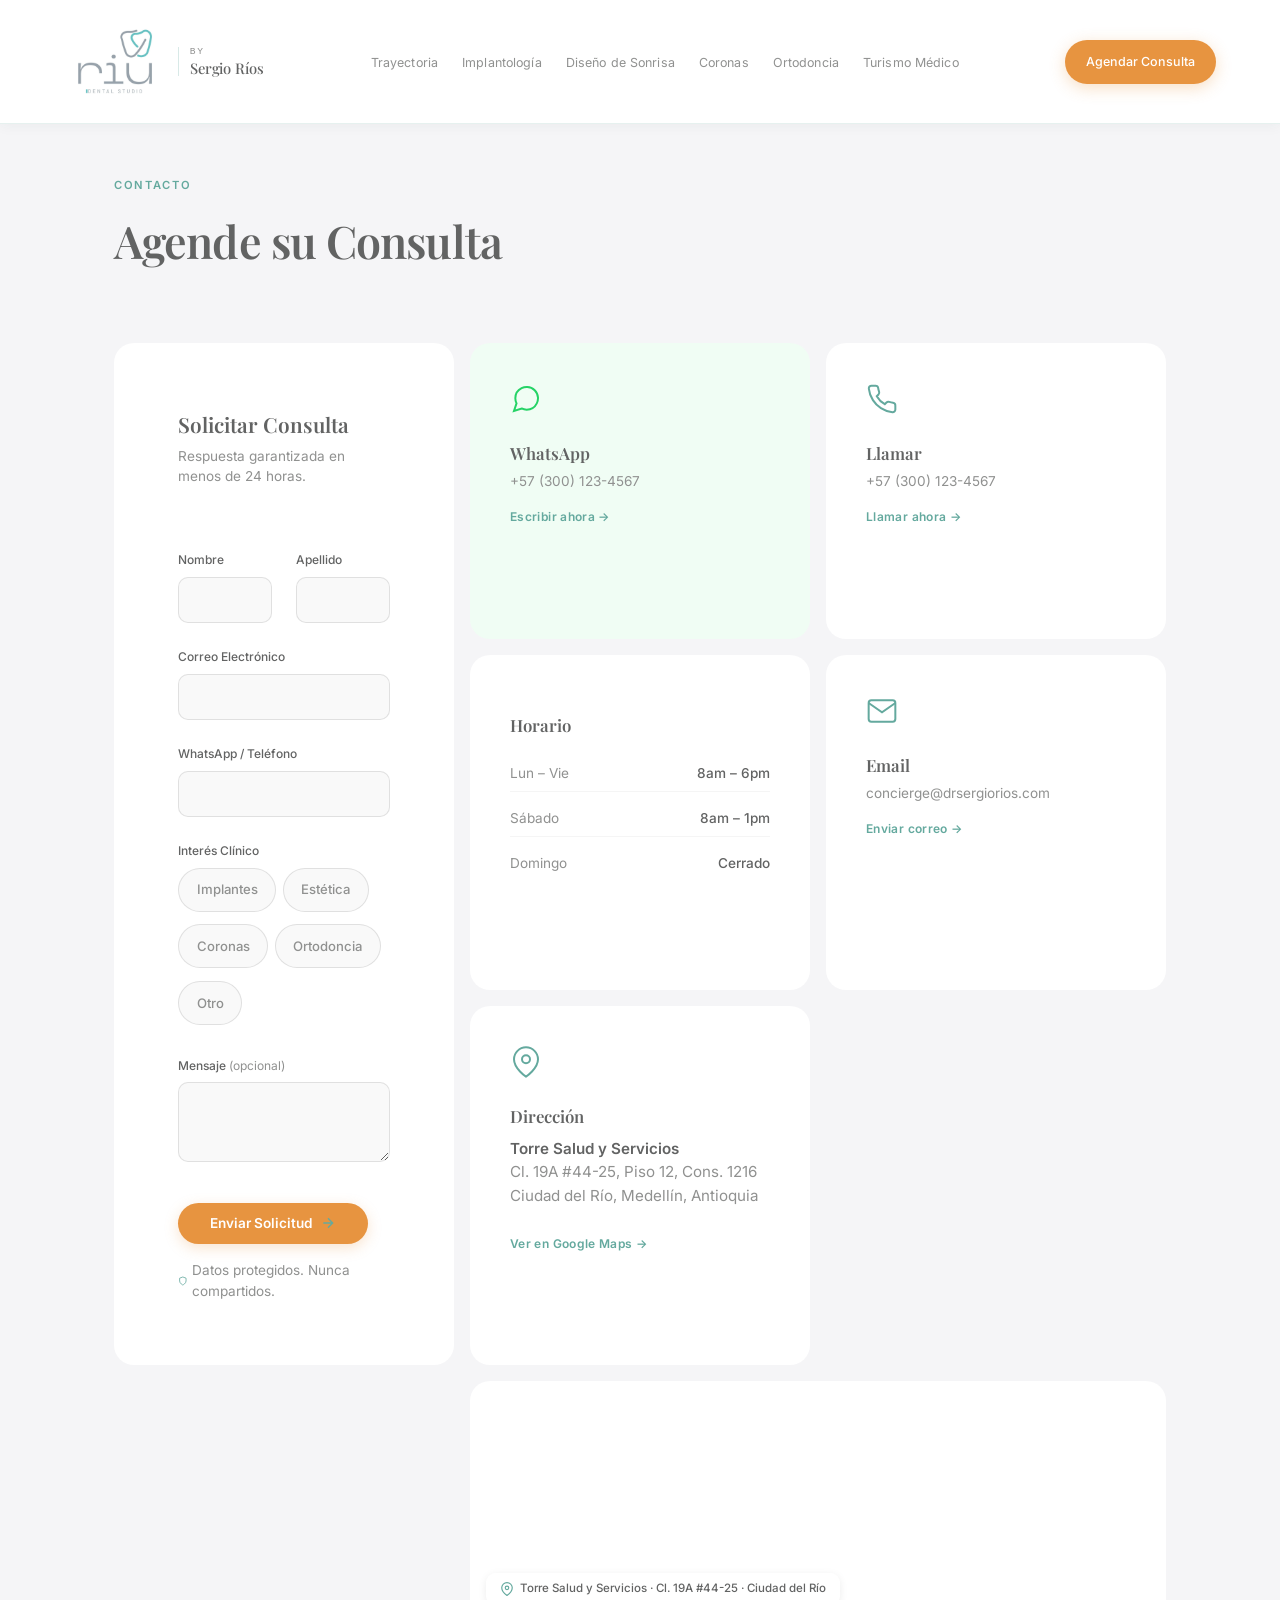
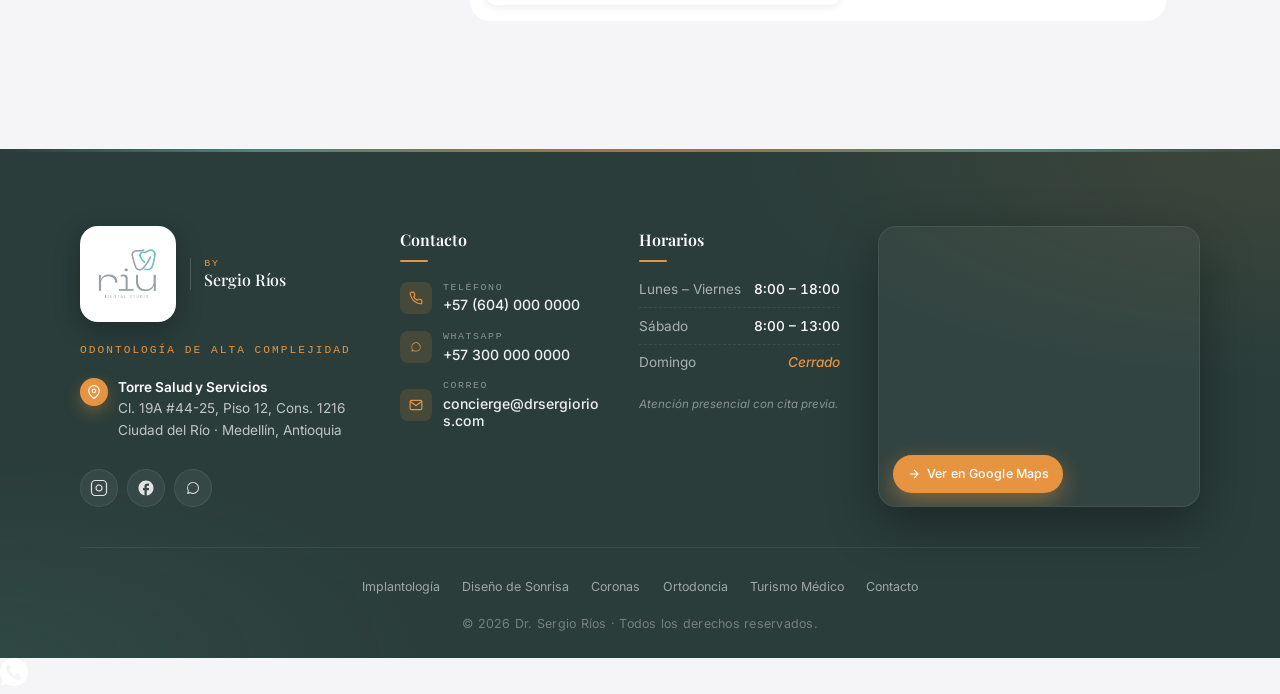
==== contacto.html @ 00b8470a "feat(copy): replace 'Rehabilitación' with 'Coronas' in all user-visible labels Patients understand '" ====
<!DOCTYPE html>
<html lang="es">
<head>
  <meta charset="UTF-8">
  <meta name="viewport" content="width=device-width, initial-scale=1.0">
  <title>Contacto | Dr. Sergio Ríos</title>
  <meta name="description" content="Agende su consulta con el Dr. Sergio Ríos en Medellín.">
  <meta name="theme-color" content="#f4faf9">
  <link rel="preconnect" href="https://fonts.googleapis.com">
  <link rel="preconnect" href="https://fonts.gstatic.com" crossorigin>
  <link href="https://fonts.googleapis.com/css2?family=Playfair+Display:ital,wght@0,400;0,500;0,600;0,700;1,400;1,500&family=Inter:wght@300;400;500;600&display=swap" rel="stylesheet">
  <link rel="stylesheet" href="css/styles.css?v=56">
</head>
<body class="body--contact">

  <a href="#main-content" class="skip-link">Saltar al contenido principal</a>

  <header>
    <nav class="nav nav--scrolled" id="nav" role="navigation" aria-label="Navegación principal">
      <div class="nav__progress" aria-hidden="true"></div>
      <div class="nav__inner">
        <a href="index.html" class="nav__logo nav__logo--riu" aria-label="Riu by Sergio Ríos — Inicio"><img class="nav__logo-mark" src="img/RIU.png" alt="Riu Dental Studio" width="54" height="54"><span class="nav__logo-by"><span class="nav__logo-by-kicker">by</span><span class="nav__logo-by-name">Sergio Ríos</span></span></a>
        <ul class="nav__links" id="navLinks">
          <li><a href="index.html#trayectoria">Trayectoria</a></li>
          <li><a href="index.html#implantologia">Implantología</a></li>
          <li><a href="index.html#diseno-sonrisa">Diseño de Sonrisa</a></li>
          <li><a href="index.html#rehabilitacion">Coronas</a></li>
          <li><a href="index.html#ortodoncia">Ortodoncia</a></li>
          <li><a href="index.html#turismo">Turismo Médico</a></li>
        </ul>
        <a href="contacto.html" class="nav__cta">Agendar Consulta</a>
        <button class="nav__hamburger" id="hamburger" aria-label="Menú" aria-expanded="false" aria-controls="mobileMenu"><span></span><span></span><span></span></button>
      </div>
    </nav>
  </header>
  <div class="mobile-menu" id="mobileMenu" role="dialog" aria-hidden="true">
    <ul class="mobile-menu__links">
      <li><a href="index.html#trayectoria">Trayectoria</a></li>
      <li><a href="index.html#implantologia">Implantología</a></li>
      <li><a href="index.html#diseno-sonrisa">Diseño de Sonrisa</a></li>
      <li><a href="index.html#rehabilitacion">Coronas</a></li>
      <li><a href="index.html#ortodoncia">Ortodoncia</a></li>
      <li><a href="index.html#turismo">Turismo Médico</a></li>
    </ul>
  </div>

  <main id="main-content" class="ct">
    <div class="ct__container">

      <!-- ══ ROW 1: Title ══ -->
      <div class="ct__header">
        <p class="ct__tag">Contacto</p>
        <h1 class="ct__title">Agende su Consulta</h1>
      </div>

      <!-- ══ ROW 2: Bento grid — Form + Cards ══ -->
      <div class="ct__bento">

        <!-- CARD: Form (large, spans 2 cols) -->
        <div class="ct__card ct__card--form">
          <h2 class="ct__card-title">Solicitar Consulta</h2>
          <p class="ct__card-sub">Respuesta garantizada en menos de 24 horas.</p>
          <form id="contactForm" novalidate>
            <div class="ct__f-row">
              <div class="ct__f-group">
                <label for="nombre">Nombre</label>
                <input type="text" id="nombre" name="nombre" required autocomplete="given-name" placeholder=" ">
                <p class="error-message" role="alert"></p>
              </div>
              <div class="ct__f-group">
                <label for="apellido">Apellido</label>
                <input type="text" id="apellido" name="apellido" required autocomplete="family-name" placeholder=" ">
                <p class="error-message" role="alert"></p>
              </div>
            </div>
            <div class="ct__f-group">
              <label for="email">Correo Electrónico</label>
              <input type="email" id="email" name="email" required autocomplete="email" placeholder=" ">
              <p class="error-message" role="alert"></p>
            </div>
            <div class="ct__f-group">
              <label for="telefono">WhatsApp / Teléfono</label>
              <input type="tel" id="telefono" name="telefono" required autocomplete="tel" placeholder=" ">
              <p class="error-message" role="alert"></p>
            </div>
            <div class="ct__f-group">
              <label>Interés Clínico</label>
              <div class="ct__chips">
                <label class="ct__chip"><input type="radio" name="servicio" value="implantes"><span>Implantes</span></label>
                <label class="ct__chip"><input type="radio" name="servicio" value="estetica"><span>Estética</span></label>
                <label class="ct__chip"><input type="radio" name="servicio" value="rehab"><span>Coronas</span></label>
                <label class="ct__chip"><input type="radio" name="servicio" value="ortodoncia"><span>Ortodoncia</span></label>
                <label class="ct__chip"><input type="radio" name="servicio" value="otro"><span>Otro</span></label>
              </div>
            </div>
            <div class="ct__f-group">
              <label for="mensaje">Mensaje <span class="ct__opt">(opcional)</span></label>
              <textarea id="mensaje" name="mensaje" rows="3" placeholder=" "></textarea>
            </div>
            <button type="submit" class="ct__submit">Enviar Solicitud<svg width="16" height="16" viewBox="0 0 24 24" fill="none" stroke="currentColor" stroke-width="2"><path d="M5 12h14M12 5l7 7-7 7"/></svg></button>
            <p class="ct__safe"><svg width="12" height="12" viewBox="0 0 24 24" fill="none" stroke="#64a99e" stroke-width="2"><path d="M12 22s8-4 8-10V5l-8-3-8 3v7c0 6 8 10 8 10z"/></svg>Datos protegidos. Nunca compartidos.</p>
          </form>
        </div>

        <!-- CARD: WhatsApp -->
        <a href="https://wa.me/573001234567" class="ct__card ct__card--wa" target="_blank" rel="noopener noreferrer">
          <svg width="32" height="32" viewBox="0 0 24 24" fill="none" stroke="currentColor" stroke-width="1.5"><path d="M21 11.5a8.38 8.38 0 0 1-.9 3.8 8.5 8.5 0 0 1-7.6 4.7 8.38 8.38 0 0 1-3.8-.9L3 21l1.9-5.7a8.38 8.38 0 0 1-.9-3.8 8.5 8.5 0 0 1 4.7-7.6 8.38 8.38 0 0 1 3.8-.9h.5a8.48 8.48 0 0 1 8 8v.5z"/></svg>
          <h3>WhatsApp</h3>
          <p>+57 (300) 123-4567</p>
          <span class="ct__card-action">Escribir ahora &rarr;</span>
        </a>

        <!-- CARD: Phone -->
        <a href="tel:+573001234567" class="ct__card ct__card--phone">
          <svg width="32" height="32" viewBox="0 0 24 24" fill="none" stroke="currentColor" stroke-width="1.5"><path d="M22 16.92v3a2 2 0 0 1-2.18 2 19.79 19.79 0 0 1-8.63-3.07 19.5 19.5 0 0 1-6-6 19.79 19.79 0 0 1-3.07-8.67A2 2 0 0 1 4.11 2h3a2 2 0 0 1 2 1.72c.127.96.362 1.9.7 2.81a2 2 0 0 1-.45 2.11L8.09 9.91a16 16 0 0 0 6 6l1.27-1.27a2 2 0 0 1 2.11-.45c.91.338 1.85.573 2.81.7A2 2 0 0 1 22 16.92z"/></svg>
          <h3>Llamar</h3>
          <p>+57 (300) 123-4567</p>
          <span class="ct__card-action">Llamar ahora &rarr;</span>
        </a>

        <!-- CARD: Hours -->
        <div class="ct__card ct__card--hours">
          <h3>Horario</h3>
          <div class="ct__hours">
            <div><span>Lun – Vie</span><strong>8am – 6pm</strong></div>
            <div><span>Sábado</span><strong>8am – 1pm</strong></div>
            <div><span>Domingo</span><strong>Cerrado</strong></div>
          </div>
        </div>

        <!-- CARD: Email -->
        <a href="mailto:concierge@drsergiorios.com" class="ct__card ct__card--email">
          <svg width="32" height="32" viewBox="0 0 24 24" fill="none" stroke="currentColor" stroke-width="1.5"><path d="M4 4h16c1.1 0 2 .9 2 2v12c0 1.1-.9 2-2 2H4c-1.1 0-2-.9-2-2V6c0-1.1.9-2 2-2z"/><polyline points="22,6 12,13 2,6"/></svg>
          <h3>Email</h3>
          <p>concierge@drsergiorios.com</p>
          <span class="ct__card-action">Enviar correo &rarr;</span>
        </a>

        <!-- CARD: Address -->
        <a href="https://www.google.com/maps/search/?api=1&query=Salud%20y%20Servicios%20Cl.%2019a%20%2344-25%20El%20Poblado%20Medellin" target="_blank" rel="noopener noreferrer" class="ct__card ct__card--address">
          <svg width="32" height="32" viewBox="0 0 24 24" fill="none" stroke="currentColor" stroke-width="1.5"><path d="M21 10c0 7-9 13-9 13s-9-6-9-13a9 9 0 0118 0z"/><circle cx="12" cy="10" r="3"/></svg>
          <h3>Dirección</h3>
          <address>
            <strong>Torre Salud y Servicios</strong><br>
            Cl. 19A #44-25, Piso 12, Cons. 1216<br>
            Ciudad del Río, Medellín, Antioquia
          </address>
          <span class="ct__card-action">Ver en Google Maps &rarr;</span>
        </a>

        <!-- CARD: Map (large, spans 2 cols) -->
        <div class="ct__card ct__card--map">
          <iframe src="https://maps.google.com/maps?q=Torre%20Salud%20y%20Servicios%20Cl.%2019A%20%2344-25%20Ciudad%20del%20R%C3%ADo%20Medell%C3%ADn&t=&z=17&ie=UTF8&iwloc=&output=embed" width="100%" height="100%" style="border:0;" allowfullscreen="" loading="lazy" referrerpolicy="no-referrer-when-downgrade" title="Ubicación de Torre Salud y Servicios — consultorio Dr. Sergio Ríos"></iframe>
          <div class="ct__map-label">
            <svg width="14" height="14" viewBox="0 0 24 24" fill="none" stroke="currentColor" stroke-width="2"><path d="M21 10c0 7-9 13-9 13s-9-6-9-13a9 9 0 0 1 18 0z"/><circle cx="12" cy="10" r="3"/></svg>
            Torre Salud y Servicios · Cl. 19A #44-25 · Ciudad del Río
          </div>
        </div>

      </div>
    </div>
  </main>

  <footer class="footer footer--v2" role="contentinfo">
    <div class="container">
      <div class="footer__grid">
        <div class="footer__brand">
          <a href="index.html" class="footer__brand-logo" aria-label="Riu by Sergio Ríos">
            <img src="img/RIU.png" alt="Riu Dental Studio" width="68" height="68">
            <span class="footer__brand-by"><span>by</span> <strong>Sergio Ríos</strong></span>
          </a>
          <p class="footer__tagline">Odontología de Alta Complejidad</p>
          <address class="footer__location">
            <span class="footer__addr-pin" aria-hidden="true">
              <svg width="14" height="14" viewBox="0 0 24 24" fill="none" stroke="currentColor" stroke-width="2"><path d="M21 10c0 7-9 13-9 13s-9-6-9-13a9 9 0 0118 0z"/><circle cx="12" cy="10" r="3"/></svg>
            </span>
            <span><strong>Torre Salud y Servicios</strong><br>Cl. 19A #44-25, Piso 12, Cons. 1216<br>Ciudad del Río · Medellín, Antioquia</span>
          </address>
          <div class="footer__social" aria-label="Redes sociales">
            <a href="https://www.instagram.com/sergirios/" target="_blank" rel="noopener noreferrer" aria-label="Instagram"><svg width="18" height="18" viewBox="0 0 24 24" fill="none" stroke="currentColor" stroke-width="1.6" aria-hidden="true"><rect x="2" y="2" width="20" height="20" rx="5" ry="5"/><path d="M16 11.37A4 4 0 1 1 12.63 8 4 4 0 0 1 16 11.37z"/><line x1="17.5" y1="6.5" x2="17.51" y2="6.5"/></svg></a>
            <a href="https://www.facebook.com/" target="_blank" rel="noopener noreferrer" aria-label="Facebook"><svg width="18" height="18" viewBox="0 0 24 24" fill="currentColor" aria-hidden="true"><path d="M22 12c0-5.52-4.48-10-10-10S2 6.48 2 12c0 4.84 3.44 8.87 8 9.8V15H8v-3h2V9.5C10 7.57 11.57 6 13.5 6H16v3h-2c-.55 0-1 .45-1 1v2h3v3h-3v6.95c5.05-.5 9-4.76 9-9.95z"/></svg></a>
            <a href="https://wa.me/573000000000" target="_blank" rel="noopener noreferrer" aria-label="WhatsApp"><svg width="18" height="18" viewBox="0 0 24 24" fill="currentColor" aria-hidden="true"><path d="M17.6 6.32A7.85 7.85 0 0 0 12.05 4a7.94 7.94 0 0 0-6.88 11.92L4 20l4.18-1.1a7.94 7.94 0 0 0 3.86 1h.01a7.94 7.94 0 0 0 7.94-7.93 7.86 7.86 0 0 0-2.39-5.65zm-5.55 12.2h-.01a6.6 6.6 0 0 1-3.36-.92l-.24-.14-2.48.65.66-2.42-.16-.25a6.59 6.59 0 0 1 10.24-8.16 6.55 6.55 0 0 1 1.93 4.66 6.6 6.6 0 0 1-6.58 6.58z"/></svg></a>
          </div>
        </div>

        <div class="footer__col">
          <h4>Contacto</h4>
          <ul class="footer__contact-list">
            <li><a href="tel:+576040000000"><span class="footer__ico"><svg width="14" height="14" viewBox="0 0 24 24" fill="none" stroke="currentColor" stroke-width="2"><path d="M22 16.92v3a2 2 0 0 1-2.18 2 19.79 19.79 0 0 1-8.63-3.07 19.5 19.5 0 0 1-6-6 19.79 19.79 0 0 1-3.07-8.67A2 2 0 0 1 4.11 2h3a2 2 0 0 1 2 1.72c.13.96.36 1.9.7 2.81a2 2 0 0 1-.45 2.11L8.09 9.91a16 16 0 0 0 6 6l1.27-1.27a2 2 0 0 1 2.11-.45c.91.34 1.85.57 2.81.7A2 2 0 0 1 22 16.92z"/></svg></span><span class="footer__contact-text"><span class="footer__contact-kicker">Teléfono</span><strong>+57 (604) 000 0000</strong></span></a></li>
            <li><a href="https://wa.me/573000000000" target="_blank" rel="noopener noreferrer"><span class="footer__ico"><svg width="14" height="14" viewBox="0 0 24 24" fill="currentColor"><path d="M17.6 6.32A7.85 7.85 0 0 0 12.05 4a7.94 7.94 0 0 0-6.88 11.92L4 20l4.18-1.1a7.94 7.94 0 0 0 3.86 1h.01a7.94 7.94 0 0 0 7.94-7.93 7.86 7.86 0 0 0-2.39-5.65zm-5.55 12.2h-.01a6.6 6.6 0 0 1-3.36-.92l-.24-.14-2.48.65.66-2.42-.16-.25a6.59 6.59 0 0 1 10.24-8.16 6.55 6.55 0 0 1 1.93 4.66 6.6 6.6 0 0 1-6.58 6.58z"/></svg></span><span class="footer__contact-text"><span class="footer__contact-kicker">WhatsApp</span><strong>+57 300 000 0000</strong></span></a></li>
            <li><a href="mailto:concierge@drsergiorios.com"><span class="footer__ico"><svg width="14" height="14" viewBox="0 0 24 24" fill="none" stroke="currentColor" stroke-width="2"><path d="M4 4h16c1.1 0 2 .9 2 2v12c0 1.1-.9 2-2 2H4c-1.1 0-2-.9-2-2V6c0-1.1.9-2 2-2z"/><polyline points="22,6 12,13 2,6"/></svg></span><span class="footer__contact-text"><span class="footer__contact-kicker">Correo</span><strong>concierge@drsergiorios.com</strong></span></a></li>
          </ul>
        </div>

        <div class="footer__col">
          <h4>Horarios</h4>
          <ul class="footer__hours">
            <li><span>Lunes – Viernes</span><strong>8:00 – 18:00</strong></li>
            <li><span>Sábado</span><strong>8:00 – 13:00</strong></li>
            <li><span>Domingo</span><strong class="footer__hours-closed">Cerrado</strong></li>
          </ul>
          <p class="footer__hours-note">Atención presencial con cita previa.</p>
        </div>

        <a class="footer__map" href="https://www.google.com/maps/search/?api=1&query=Salud%20y%20Servicios%20Cl.%2019a%20%2344-25%20El%20Poblado%20Medellin" target="_blank" rel="noopener noreferrer" aria-label="Abrir ubicación en Google Maps">
          <iframe src="https://maps.google.com/maps?q=Torre%20Salud%20y%20Servicios%20Cl.%2019A%20%2344-25%20Ciudad%20del%20R%C3%ADo%20Medell%C3%ADn&t=&z=16&ie=UTF8&iwloc=&output=embed" width="100%" height="100%" style="border:0;" allowfullscreen="" loading="lazy" referrerpolicy="no-referrer-when-downgrade" title="Ubicación del consultorio"></iframe>
          <span class="footer__map-cta"><svg width="14" height="14" viewBox="0 0 24 24" fill="none" stroke="currentColor" stroke-width="2"><path d="M5 12h14M12 5l7 7-7 7"/></svg> Ver en Google Maps</span>
        </a>
      </div>

      <div class="footer__bottom">
        <ul class="footer__bottom-links">
          <li><a href="index.html#implantologia">Implantología</a></li>
          <li><a href="index.html#diseno-sonrisa">Diseño de Sonrisa</a></li>
          <li><a href="index.html#rehabilitacion">Coronas</a></li>
          <li><a href="index.html#ortodoncia">Ortodoncia</a></li>
          <li><a href="index.html#turismo">Turismo Médico</a></li>
          <li><a href="contacto.html">Contacto</a></li>
        </ul>
        <p class="footer__copyright">&copy; 2026 Dr. Sergio Ríos · Todos los derechos reservados.</p>
      </div>
    </div>
  </footer>

  <!-- WhatsApp Floating Button -->
  <a href="https://wa.me/573001234567" class="wa-float" target="_blank" rel="noopener noreferrer" aria-label="Contactar por WhatsApp">
    <svg viewBox="0 0 32 32" width="28" height="28" fill="#fff"><path d="M16.004 0h-.008C7.174 0 0 7.176 0 16.004c0 3.5 1.128 6.744 3.046 9.378L1.054 31.29l6.118-1.958a15.907 15.907 0 008.832 2.672C24.826 32.004 32 24.828 32 16.004 32 7.176 24.826 0 16.004 0zm9.302 22.602c-.388 1.092-1.938 1.998-3.168 2.262-.838.18-1.932.322-5.618-1.208-4.712-1.956-7.746-6.74-7.982-7.054-.226-.314-1.886-2.512-1.886-4.79 0-2.278 1.194-3.398 1.618-3.862.388-.424.912-.614 1.218-.614.148 0 .282.008.402.014.424.018.636.042.916.71.348.834 1.198 2.914 1.302 3.126.106.212.212.496.076.79-.126.302-.236.436-.448.682-.212.246-.414.436-.626.7-.196.232-.414.48-.178.904.236.416 1.052 1.736 2.26 2.812 1.554 1.384 2.864 1.814 3.27 2.014.406.2.644.168.88-.1.246-.278 1.052-1.222 1.332-1.642.272-.42.552-.348.926-.21.38.138 2.404 1.134 2.816 1.34.412.21.686.314.786.486.098.172.098.998-.29 2.09z"/></svg>
  </a>

  <script src="js/main.js"></script>
</body>
</html>
---- css/styles.css ----
/* ═══════════════════════════════════════════════════════════ */
/* DESIGN SYSTEM — Dr. Sergio Ríos                            */
/* Style: Soft UI Evolution (WCAG AA+)                        */
/* Typography: Playfair Display + Inter                       */
/* Generated with UI/UX Pro Max design intelligence           */
/* ═══════════════════════════════════════════════════════════ */

/* ─── Design Tokens ──────────────────────────────────────── */
:root {
  /* Color palette (user-specified) */
  --bg:            #e0f0ee;
  --bg-white:      #ffffff;
  --bg-soft:       #f4faf9;
  --bg-dark:       #2a3d3a;
  --title:         #626363;
  --accent:        #64a99e;
  --accent-soft:   rgba(100, 169, 158, 0.10);
  --accent-medium: rgba(100, 169, 158, 0.18);
  --secondary:     #909190;
  --cta:           #e79440;
  --cta-hover:     #d4832f;
  --cta-soft:      rgba(231, 148, 64, 0.12);
  --text:          #4a4a4a;
  --text-light:    #7a7a7a;
  --border:        rgba(100, 169, 158, 0.12);
  --border-strong: rgba(100, 169, 158, 0.25);

  /* Typography */
  --font-display: 'Playfair Display', Georgia, 'Times New Roman', serif;
  --font-body:    'Inter', -apple-system, BlinkMacSystemFont, 'Segoe UI', sans-serif;

  /* Spacing scale */
  --space-2xs: 0.25rem;
  --space-xs:  0.5rem;
  --space-sm:  1rem;
  --space-md:  1.5rem;
  --space-lg:  2.5rem;
  --space-xl:  4rem;
  --space-2xl: 6rem;
  --space-3xl: 8rem;

  /* Radii — Soft UI Evolution: 8-12px base */
  --radius-sm:  8px;
  --radius-md:  12px;
  --radius-lg:  18px;
  --radius-xl:  24px;
  --radius-2xl: 32px;
  --radius-full: 9999px;

  /* Shadows — Soft multi-layer (Soft UI Evolution) */
  --shadow-sm:   0 1px 3px rgba(42, 61, 58, 0.04), 0 1px 2px rgba(42, 61, 58, 0.06);
  --shadow-md:   0 4px 12px rgba(42, 61, 58, 0.05), 0 2px 4px rgba(42, 61, 58, 0.04);
  --shadow-lg:   0 10px 30px rgba(42, 61, 58, 0.07), 0 4px 8px rgba(42, 61, 58, 0.04);
  --shadow-xl:   0 20px 50px rgba(42, 61, 58, 0.08), 0 8px 16px rgba(42, 61, 58, 0.04);
  --shadow-cta:  0 4px 16px rgba(231, 148, 64, 0.30);
  --shadow-cta-hover: 0 8px 28px rgba(231, 148, 64, 0.40);

  /* Transitions — 200-300ms (Soft UI Evolution) */
  --ease:       cubic-bezier(0.4, 0, 0.2, 1);
  --transition: 250ms var(--ease);
  --transition-slow: 600ms var(--ease);

  /* Z-index scale (10, 20, 30, 50) */
  --z-base:    1;
  --z-sticky:  10;
  --z-overlay: 30;
  --z-modal:   50;
}

/* ─── Reduced Motion ─────────────────────────────────────── */
@media (prefers-reduced-motion: reduce) {
  *,
  *::before,
  *::after {
    animation-duration: 0.01ms !important;
    animation-iteration-count: 1 !important;
    transition-duration: 0.01ms !important;
    scroll-behavior: auto !important;
  }

  .reveal {
    opacity: 1 !important;
    transform: none !important;
  }
}

/* ─── Reset & Base ───────────────────────────────────────── */
*,
*::before,
*::after {
  margin: 0;
  padding: 0;
  box-sizing: border-box;
}

html {
  scroll-behavior: smooth;
  scroll-padding-top: 100px;
  font-size: 16px;
}

/* ─── Lenis smooth scroll integration ─────────────────────── */
html.lenis,
html.lenis body {
  height: auto;
}

html.lenis-smooth {
  scroll-behavior: auto !important;
}

html.lenis-smooth [data-lenis-prevent] {
  overscroll-behavior: contain;
}

.lenis.lenis-stopped {
  overflow: hidden;
}

body {
  font-family: var(--font-body);
  font-size: 1rem;
  line-height: 1.7;
  color: var(--text);
  background-color: var(--bg);
  -webkit-font-smoothing: antialiased;
  -moz-osx-font-smoothing: grayscale;
  overflow-x: hidden;
}

img {
  max-width: 100%;
  height: auto;
  display: block;
}

a {
  text-decoration: none;
  color: inherit;
  transition: color var(--transition);
}

ul { list-style: none; }

/* ─── Skip Link (Accessibility) ──────────────────────────── */
.skip-link {
  position: absolute;
  top: -100%;
  left: var(--space-sm);
  padding: 0.8rem 1.5rem;
  background: var(--accent);
  color: #fff;
  border-radius: var(--radius-sm);
  font-weight: 500;
  font-size: 0.875rem;
  z-index: 100;
  transition: top var(--transition);
}

.skip-link:focus {
  top: var(--space-sm);
  outline: 3px solid var(--cta);
  outline-offset: 2px;
}

/* ─── Focus States (Accessibility — visible 3-4px rings) ── */
*:focus-visible {
  outline: 3px solid var(--accent);
  outline-offset: 3px;
  border-radius: 4px;
}

/* ─── Container ──────────────────────────────────────────── */
.container {
  max-width: 1200px;
  margin: 0 auto;
  padding: 0 var(--space-md);
}

@media (min-width: 1024px) {
  .container { padding: 0 var(--space-lg); }
}

/* ═══════════════════════════════════════════════════════════ */
/* TYPOGRAPHY SYSTEM                                          */
/* Playfair Display (headings) + Inter (body)                 */
/* ═══════════════════════════════════════════════════════════ */
.section-tag {
  font-family: var(--font-body);
  font-size: 0.75rem;
  font-weight: 600;
  letter-spacing: 0.15em;
  text-transform: uppercase;
  color: var(--accent);
  margin-bottom: var(--space-sm);
}

.section-tag--light { color: rgba(224, 240, 238, 0.8); }

.section-title {
  font-family: var(--font-display);
  font-size: clamp(2rem, 4vw, 3.2rem);
  font-weight: 600;
  color: var(--title);
  line-height: 1.15;
  margin-bottom: var(--space-md);
  letter-spacing: -0.01em;
}

.section-title em {
  font-style: italic;
  color: var(--accent);
}

.section-subtitle {
  font-size: 1.05rem;
  color: var(--secondary);
  max-width: 520px;
  line-height: 1.7;
}

.section-header {
  text-align: center;
  margin-bottom: var(--space-xl);
}

.section-header .section-subtitle { margin: 0 auto; }

/* ═══════════════════════════════════════════════════════════ */
/* BUTTONS — 44px min touch target, cursor-pointer, smooth    */
/* ═══════════════════════════════════════════════════════════ */
.btn {
  display: inline-flex;
  align-items: center;
  justify-content: center;
  gap: 0.5rem;
  min-height: 44px;
  padding: 0.75rem 1.8rem;
  border-radius: var(--radius-full);
  font-family: var(--font-body);
  font-size: 0.875rem;
  font-weight: 500;
  letter-spacing: 0.02em;
  transition: all var(--transition);
  cursor: pointer;
  border: none;
  white-space: nowrap;
  position: relative;
}

.btn--lg {
  padding: 0.9rem 2.2rem;
  font-size: 0.95rem;
}

.btn--primary {
  background: var(--cta);
  color: #fff;
  box-shadow: var(--shadow-cta);
}

.btn--primary:hover {
  background: var(--cta-hover);
  box-shadow: var(--shadow-cta-hover);
  transform: translateY(-2px);
}

.btn--primary:active {
  transform: translateY(0);
}

.btn--ghost {
  background: transparent;
  color: var(--title);
  border: 1.5px solid var(--border-strong);
}

.btn--ghost:hover {
  background: var(--accent);
  color: #fff;
  border-color: var(--accent);
}

.btn--secondary {
  background: rgba(231, 148, 64, 0.10);
  color: var(--cta);
  border: 1.5px solid var(--cta);
}

.btn--secondary:hover {
  background: var(--cta);
  color: #fff;
  border-color: var(--cta);
  box-shadow: var(--shadow-cta);
  transform: translateY(-2px);
}

.btn--secondary:active {
  transform: translateY(0);
}

.btn--light {
  background: rgba(255, 255, 255, 0.12);
  color: #fff;
  border: 1.5px solid rgba(255, 255, 255, 0.3);
  backdrop-filter: blur(8px);
}

.btn--light:hover {
  background: #fff;
  color: var(--bg-dark);
  border-color: #fff;
}

/* ═══════════════════════════════════════════════════════════ */
/* FLOATING NAVIGATION                                        */
/* top-4 left-4 right-4 spacing (UI Pro Max guideline)        */
/* ═══════════════════════════════════════════════════════════ */
.nav {
  position: fixed;
  top: 0;
  left: 0;
  right: 0;
  z-index: var(--z-sticky);
  padding: 0.6rem 0;
  border-radius: 0;
  transition: box-shadow var(--transition);
  background: #ffffff;
  border: none;
  border-bottom: 1px solid rgba(100, 169, 158, 0.16);
  box-shadow: 0 2px 12px rgba(42, 61, 58, 0.05);
}

.nav--scrolled {
  background: #ffffff;
  box-shadow: 0 4px 18px rgba(42, 61, 58, 0.08);
}

.nav__inner {
  max-width: 1200px;
  margin: 0 auto;
  padding: 0 var(--space-md);
  display: flex;
  align-items: center;
  justify-content: space-between;
  gap: var(--space-sm);
}

.nav__logo {
  display: flex;
  flex-direction: column;
  flex-shrink: 0;
}

.nav__logo-name {
  font-family: var(--font-display);
  font-size: 1.2rem;
  font-weight: 600;
  color: var(--title);
  line-height: 1.1;
}

.nav__logo-tag {
  font-size: 0.6rem;
  letter-spacing: 0.08em;
  color: var(--secondary);
  text-transform: uppercase;
}

/* ── Riu wordmark logo composition ───────────────── */
.nav__logo--riu {
  flex-direction: row;
  align-items: center;
  gap: 0.65rem;
  text-decoration: none;
}

.nav__logo--riu .nav__logo-mark {
  height: 104px;
  width: 104px;
  display: block;
  object-fit: contain;
  transition: transform 0.3s var(--ease);
}

.nav__logo--riu:hover .nav__logo-mark {
  transform: translateY(-1px);
}

.nav__logo-by {
  display: inline-flex;
  flex-direction: column;
  line-height: 1.1;
  border-left: 1px solid var(--border-strong, rgba(100, 169, 158, 0.25));
  padding-left: 0.65rem;
}

.nav__logo-by-kicker {
  font-family: var(--vo-mono, ui-monospace, monospace);
  font-size: 0.6rem;
  letter-spacing: 0.18em;
  text-transform: uppercase;
  color: var(--secondary, #909190);
  margin-bottom: 0.1rem;
}

.nav__logo-by-name {
  font-family: var(--font-display);
  font-size: 0.92rem;
  font-weight: 500;
  color: var(--title, #2a3d3a);
  letter-spacing: -0.005em;
}

@media (max-width: 768px) {
  .nav__logo--riu .nav__logo-mark { height: 76px; width: 76px; }
  .nav__logo-by { padding-left: 0.5rem; }
  .nav__logo-by-kicker { font-size: 0.55rem; }
  .nav__logo-by-name { font-size: 0.85rem; }
}

@media (max-width: 480px) {
  .nav__logo-by-kicker { display: none; }
  .nav__logo-by-name { font-size: 0.78rem; }
}

.nav__links {
  display: flex;
  align-items: center;
  gap: var(--space-md);
}

.nav__links a {
  font-size: 0.78rem;
  font-weight: 400;
  color: var(--secondary);
  letter-spacing: 0.01em;
  position: relative;
  white-space: nowrap;
  padding: 0.25rem 0;
}

.nav__links a::after {
  content: '';
  position: absolute;
  bottom: -2px;
  left: 0;
  width: 0;
  height: 2px;
  background: var(--accent);
  border-radius: 1px;
  transition: width var(--transition);
}

.nav__links a:hover,
.nav__links a.active {
  color: var(--title);
}

.nav__links a:hover::after,
.nav__links a.active::after {
  width: 100%;
}

.nav__cta {
  min-height: 44px;
  display: inline-flex;
  align-items: center;
  padding: 0.5rem 1.3rem;
  background: var(--cta);
  color: #fff;
  border-radius: var(--radius-full);
  font-size: 0.78rem;
  font-weight: 500;
  white-space: nowrap;
  transition: all var(--transition);
  box-shadow: var(--shadow-cta);
  cursor: pointer;
}

.nav__cta:hover {
  background: var(--cta-hover);
  transform: translateY(-1px);
  box-shadow: var(--shadow-cta-hover);
}

.nav__hamburger {
  display: none;
  flex-direction: column;
  justify-content: center;
  align-items: center;
  gap: 5px;
  width: 44px;
  height: 44px;
  background: none;
  border: none;
  cursor: pointer;
  padding: 8px;
}

.nav__hamburger span {
  display: block;
  width: 22px;
  height: 2px;
  background: var(--title);
  transition: all var(--transition);
  border-radius: 2px;
}

.nav__hamburger.active span:nth-child(1) {
  transform: rotate(45deg) translate(5px, 5px);
}
.nav__hamburger.active span:nth-child(2) { opacity: 0; }
.nav__hamburger.active span:nth-child(3) {
  transform: rotate(-45deg) translate(5px, -5px);
}

/* Mobile Menu */
.mobile-menu {
  position: fixed;
  inset: 0;
  background: rgba(224, 240, 238, 0.97);
  backdrop-filter: blur(24px);
  -webkit-backdrop-filter: blur(24px);
  z-index: var(--z-overlay);
  display: flex;
  align-items: center;
  justify-content: center;
  opacity: 0;
  pointer-events: none;
  transition: opacity var(--transition-slow);
}

.mobile-menu.active {
  opacity: 1;
  pointer-events: all;
}

.mobile-menu__links {
  text-align: center;
  display: flex;
  flex-direction: column;
  gap: var(--space-md);
}

.mobile-menu__links a {
  font-family: var(--font-display);
  font-size: 1.7rem;
  font-weight: 500;
  color: var(--title);
  transition: color var(--transition);
}

.mobile-menu__links a:hover { color: var(--accent); }

.mobile-menu__cta {
  display: inline-block;
  margin-top: var(--space-sm);
  padding: 0.8rem 2rem;
  background: var(--cta);
  color: #fff !important;
  border-radius: var(--radius-full);
  font-family: var(--font-body) !important;
  font-size: 1rem !important;
  box-shadow: var(--shadow-cta);
}

/* ═══════════════════════════════════════════════════════════ */
/* HERO SECTION                                               */
/* ═══════════════════════════════════════════════════════════ */
.hero {
  min-height: 100vh;
  display: flex;
  flex-direction: column;
  justify-content: center;
  padding: calc(100px + var(--space-xl)) 0 var(--space-xl);
  position: relative;
  overflow: hidden;
}

/* Ambient background orbs */
.hero__bg-orb {
  position: absolute;
  border-radius: 50%;
  filter: blur(80px);
  pointer-events: none;
}

.hero__bg-orb--1 {
  width: 500px;
  height: 500px;
  background: rgba(100, 169, 158, 0.12);
  top: -10%;
  right: -5%;
}

.hero__bg-orb--2 {
  width: 350px;
  height: 350px;
  background: rgba(231, 148, 64, 0.06);
  bottom: 10%;
  left: -5%;
}

.hero__content {
  max-width: 1200px;
  margin: 0 auto;
  padding: 0 var(--space-md);
  display: grid;
  grid-template-columns: 1fr 1fr;
  gap: var(--space-xl);
  align-items: center;
  position: relative;
  z-index: var(--z-base);
}

.hero__pre-title {
  font-size: 0.75rem;
  font-weight: 600;
  letter-spacing: 0.15em;
  text-transform: uppercase;
  color: var(--accent);
  margin-bottom: var(--space-sm);
}

.hero__title {
  font-family: var(--font-display);
  font-size: clamp(2.4rem, 5vw, 3.8rem);
  font-weight: 600;
  color: var(--title);
  line-height: 1.1;
  margin-bottom: var(--space-md);
  letter-spacing: -0.01em;
}

.hero__title em {
  font-style: italic;
  color: var(--accent);
}

.hero__subtitle {
  font-size: 1.05rem;
  color: var(--secondary);
  max-width: 480px;
  margin-bottom: var(--space-lg);
  line-height: 1.75;
}

.hero__actions {
  display: flex;
  gap: var(--space-sm);
  flex-wrap: wrap;
  margin-bottom: var(--space-lg);
}

/* Trust bar — social proof above the fold */
.hero__trust-bar {
  display: flex;
  flex-wrap: wrap;
  gap: var(--space-md);
  padding-top: var(--space-md);
  border-top: 1px solid var(--border);
}

.hero__trust-item {
  display: flex;
  align-items: center;
  gap: 0.4rem;
  font-size: 0.8rem;
  color: var(--secondary);
  font-weight: 400;
}

/* Hero image with floating badges */
.hero__image {
  position: relative;
}

.hero__image-frame {
  aspect-ratio: 3 / 4;
  border-radius: var(--radius-2xl);
  overflow: hidden;
  background: linear-gradient(145deg, rgba(100, 169, 158, 0.06), rgba(100, 169, 158, 0.02));
  border: 1px solid var(--border);
  box-shadow: var(--shadow-xl);
}

.hero__photo {
  width: 100%;
  height: 100%;
  object-fit: cover;
  object-position: center top;
  display: block;
}

/* Floating credential badges */
.hero__badge {
  position: absolute;
  display: flex;
  align-items: center;
  gap: 0.4rem;
  padding: 0.6rem 1rem;
  background: rgba(255, 255, 255, 0.9);
  backdrop-filter: blur(12px);
  -webkit-backdrop-filter: blur(12px);
  border-radius: var(--radius-md);
  border: 1px solid var(--border);
  box-shadow: var(--shadow-md);
  font-size: 0.75rem;
  font-weight: 500;
  color: var(--title);
}

.hero__badge--nyu {
  bottom: 25%;
  left: -10%;
}

.hero__badge--exp {
  top: 15%;
  right: -8%;
}

.hero__badge-number {
  font-family: var(--font-display);
  font-size: 1.2rem;
  font-weight: 700;
  color: var(--accent);
  line-height: 1;
}

/* Scroll indicator */
.hero__scroll-indicator {
  position: absolute;
  bottom: var(--space-lg);
  left: 50%;
  transform: translateX(-50%);
  display: flex;
  flex-direction: column;
  align-items: center;
  gap: var(--space-xs);
}

.hero__scroll-indicator span {
  font-size: 0.72rem;
  letter-spacing: 0.1em;
  text-transform: uppercase;
  color: var(--title);
}

.hero__scroll-arrow {
  animation: bounceDown 2.5s infinite;
}

@keyframes bounceDown {
  0%, 100% { transform: translateY(0); opacity: 0.6; }
  50%      { transform: translateY(8px); opacity: 1; }
}

/* ═══════════════════════════════════════════════════════════ */
/* TRAYECTORIA — Bento Grid                                   */
/* ═══════════════════════════════════════════════════════════ */
/* ─── TRAYECTORIA — Dark Premium Centered ─── */
.trayectoria {
  background: #141414 !important;
  padding: var(--space-3xl) 0 var(--space-2xl) !important;
  overflow: hidden;
}

/* ── Top: Portrait + Bio ── */
.tray__hero {
  display: flex;
  align-items: center;
  justify-content: center;
  gap: var(--space-2xl);
  max-width: 1360px;
  margin: 0 auto;
  padding: 0 var(--space-lg);
}

/* Portrait — large */
.tray__portrait {
  flex-shrink: 0;
  width: 620px;
  max-width: 50vw;
  position: relative;
}

.tray__portrait img {
  width: 100%;
  height: auto;
  max-height: 82vh;
  object-fit: cover;
  object-position: top center;
  filter: contrast(1.04) brightness(1.02);
  border-radius: var(--radius-xl);
  box-shadow: 0 30px 60px rgba(0,0,0,0.35);
}

/* Bio column */
.tray__bio {
  flex: 1;
  max-width: 540px;
}

.tray__tag {
  font-family: var(--font-body);
  font-size: 0.72rem;
  font-weight: 700;
  letter-spacing: 0.22em;
  text-transform: uppercase;
  color: var(--accent);
  margin-bottom: var(--space-sm);
}

.tray__name {
  font-family: var(--font-display);
  font-size: clamp(2rem, 3.2vw, 2.8rem);
  font-weight: 600;
  color: #ffffff;
  line-height: 1.15;
  margin-bottom: 0.35rem;
}

.tray__role {
  font-family: var(--font-display);
  font-size: 1.1rem;
  font-style: italic;
  color: var(--cta);
  margin-bottom: var(--space-lg);
}

.tray__quote {
  margin: 0 0 var(--space-lg);
  padding-left: var(--space-md);
  border-left: 3px solid var(--cta);
  font-family: var(--font-display);
  font-size: 1.05rem;
  font-style: italic;
  color: rgba(255, 255, 255, 0.85);
  line-height: 1.65;
}

.tray__desc {
  font-family: var(--font-body);
  font-size: 0.95rem;
  color: rgba(255, 255, 255, 0.65);
  line-height: 1.7;
  margin-bottom: var(--space-lg);
}

.tray__desc p {
  margin: 0 0 0.9rem;
}

.tray__desc p:last-child { margin-bottom: 0; }

.tray__desc strong {
  color: #ffffff;
  font-weight: 600;
}

/* Inline link */
.tray__link {
  display: inline-flex;
  align-items: center;
  gap: 0.45rem;
  font-family: var(--font-body);
  font-size: 0.85rem;
  font-weight: 600;
  color: var(--accent);
  text-decoration: none;
  letter-spacing: 0.03em;
  transition: color var(--transition);
}

.tray__link:hover { color: var(--cta); }
.tray__link svg { transition: transform var(--transition); }
.tray__link:hover svg { transform: translate(2px, -2px); }

/* ── Bottom: 4 credential cards in a row ── */
.tray__cards {
  display: grid;
  grid-template-columns: repeat(4, 1fr);
  gap: var(--space-sm);
  max-width: 1140px;
  margin: var(--space-2xl) auto 0;
  padding: var(--space-lg) var(--space-lg) 0;
  border-top: none;
}

.tray__card {
  padding: var(--space-md);
  border: none;
  border-radius: var(--radius-md);
  background: rgba(255, 255, 255, 0.03);
  transition: all var(--transition);
  text-align: center;
}

.tray__card:hover {
  background: rgba(255, 255, 255, 0.06);
  border: none;
  transform: translateY(-3px);
}

.tray__card-city {
  font-family: var(--font-body);
  font-size: 0.65rem;
  font-weight: 700;
  letter-spacing: 0.2em;
  text-transform: uppercase;
  color: var(--cta);
  display: block;
  margin-bottom: 0.4rem;
}

.tray__card-title {
  font-family: var(--font-display);
  font-size: 1rem;
  font-weight: 600;
  color: #ffffff;
  line-height: 1.3;
  margin-bottom: 0.3rem;
}

.tray__card-inst {
  font-family: var(--font-body);
  font-size: 0.75rem;
  font-weight: 400;
  color: rgba(255, 255, 255, 0.5);
  line-height: 1.45;
}

/* ═══════════════════════════════════════════════════════════ */
/* SERVICE SECTIONS                                           */
/* ═══════════════════════════════════════════════════════════ */
.service-legacy-unused { display: none; }

/* Implantología */
.service--implant {
  background: var(--bg-white);
  overflow: hidden;
}

.service__bg-pattern {
  position: absolute;
  top: 0;
  right: 0;
  width: 45%;
  height: 100%;
  overflow: hidden;
}

.service__bg-img {
  width: 100%;
  height: 100%;
  object-fit: cover;
  object-position: center;
  opacity: 0.07;
  filter: grayscale(40%);
}

.service__content {
  position: relative;
  z-index: var(--z-base);
  max-width: 640px;
}

.service__desc {
  font-size: 1.05rem;
  color: var(--secondary);
  line-height: 1.8;
  margin-bottom: var(--space-lg);
}

.service__features {
  display: flex;
  flex-direction: column;
  gap: var(--space-md);
  margin: var(--space-lg) 0;
}

.service__feature {
  display: flex;
  gap: var(--space-md);
  align-items: flex-start;
}

.service__feature-icon {
  flex-shrink: 0;
  width: 52px;
  height: 52px;
  display: flex;
  align-items: center;
  justify-content: center;
  background: var(--accent-soft);
  border-radius: var(--radius-md);
  transition: background var(--transition);
}

.service__feature:hover .service__feature-icon {
  background: var(--accent-medium);
}

.service__feature h3 {
  font-family: var(--font-display);
  font-size: 1.1rem;
  font-weight: 600;
  color: var(--title);
  margin-bottom: 0.2rem;
}

.service__feature p {
  font-size: 0.9rem;
  color: var(--secondary);
  line-height: 1.65;
}

/* Split layout services */
.service--smile { background: var(--bg); }

.service__split {
  display: grid;
  grid-template-columns: 1fr 1fr;
  gap: var(--space-xl);
  align-items: center;
}

.service__split--reverse { direction: rtl; }
.service__split--reverse > * { direction: ltr; }

.service__magazine-frame {
  border-radius: var(--radius-xl);
  overflow: hidden;
  background: var(--bg-white);
  border: 1px solid var(--border);
  box-shadow: var(--shadow-md);
  transition: box-shadow var(--transition);
}

.service__magazine-frame:hover {
  box-shadow: var(--shadow-lg);
}

.service__magazine-img {
  aspect-ratio: 4 / 5;
  overflow: hidden;
}

.service__magazine-photo {
  width: 100%;
  height: 100%;
  object-fit: cover;
  object-position: center;
  display: block;
  transition: transform 0.5s var(--ease);
}

.service__magazine-frame:hover .service__magazine-photo {
  transform: scale(1.03);
}

.service__magazine-caption {
  padding: var(--space-sm) var(--space-md);
  border-top: 1px solid var(--border);
}

.service__magazine-tag {
  font-size: 0.68rem;
  font-weight: 600;
  letter-spacing: 0.12em;
  text-transform: uppercase;
  color: var(--accent);
}

.service__highlights {
  display: flex;
  flex-direction: column;
  gap: 0.75rem;
  margin-bottom: var(--space-lg);
}

.service__highlight {
  display: flex;
  align-items: center;
  gap: var(--space-sm);
  font-size: 0.95rem;
  color: var(--text);
}

.service__highlight-dot {
  width: 8px;
  height: 8px;
  border-radius: 50%;
  background: var(--accent);
  flex-shrink: 0;
}

/* Rehabilitación — Case Study */
.service--rehab { background: var(--bg-white); }

.service__case-study {
  background: linear-gradient(145deg, var(--bg-soft), rgba(100, 169, 158, 0.03));
  border-radius: var(--radius-xl);
  border: 1px solid var(--border);
  padding: var(--space-xl);
  overflow: hidden;
  box-shadow: var(--shadow-sm);
}

.service__case-header { margin-bottom: var(--space-lg); }

.service__case-body {
  display: grid;
  grid-template-columns: 1fr 1fr;
  gap: var(--space-xl);
  align-items: center;
}

.service__case-visual {
  border-radius: var(--radius-lg);
  overflow: hidden;
}

.service__case-photo {
  width: 100%;
  height: 100%;
  object-fit: cover;
  object-position: center;
  display: block;
  aspect-ratio: 4 / 3;
  border-radius: var(--radius-lg);
}

.service__stats {
  display: grid;
  grid-template-columns: repeat(3, 1fr);
  gap: var(--space-md);
  margin-bottom: var(--space-lg);
}

.service__stat-number {
  font-family: var(--font-display);
  font-size: 2rem;
  font-weight: 700;
  color: var(--accent);
  line-height: 1;
  margin-bottom: 0.25rem;
}

.service__stat-label {
  font-size: 0.78rem;
  color: var(--secondary);
  line-height: 1.4;
}

/* Ortodoncia */
.service--ortho { background: var(--bg-white); }

.service__new-badge {
  display: inline-block;
  padding: 0.25rem 0.75rem;
  background: var(--cta-soft);
  color: var(--cta);
  font-size: 0.7rem;
  font-weight: 600;
  letter-spacing: 0.08em;
  text-transform: uppercase;
  border-radius: var(--radius-full);
  margin-bottom: var(--space-sm);
}

.service__ortho-frame {
  border-radius: var(--radius-xl);
  overflow: hidden;
  background: #fff;
  border: 1px solid var(--accent-medium);
  box-shadow: var(--shadow-md);
}

.service__ortho-photo {
  width: 100%;
  height: 100%;
  object-fit: cover;
  object-position: center;
  display: block;
  aspect-ratio: 4 / 5;
}

/* ═══════════════════════════════════════════════════════════ */
/* SERVICE SECTIONS — Dapper-inspired + Semrush dynamics      */
/* ═══════════════════════════════════════════════════════════ */

/* ── Keyframes for service sections ────────────── */
@keyframes svcBorderGlow {
  0%, 100% { opacity: 0.4; height: 0%; }
  50%      { opacity: 1; }
}

@keyframes svcShimmer {
  0%   { left: -100%; }
  100% { left: 200%; }
}

@keyframes svcNumberFloat {
  0%, 100% { transform: translateY(0); }
  50%      { transform: translateY(-6px); }
}

@keyframes svcPillPop {
  0%   { transform: scale(0.6) translateY(8px); opacity: 0; }
  70%  { transform: scale(1.08) translateY(-2px); opacity: 1; }
  100% { transform: scale(1) translateY(0); opacity: 1; }
}

@keyframes svcDividerDraw {
  0%   { width: 0; opacity: 0; }
  100% { width: 100%; opacity: 1; }
}

@keyframes svcStatCount {
  0%   { transform: translateY(20px); opacity: 0; }
  60%  { transform: translateY(-3px); opacity: 1; }
  100% { transform: translateY(0); opacity: 1; }
}

@keyframes svcImageReveal {
  0%   { clip-path: polygon(0 0, 0 0, 0 100%, 0 100%); }
  100% { clip-path: polygon(0 0, 100% 0, 100% 100%, 0 100%); }
}

@keyframes svcAccentFloat {
  0%, 100% { transform: translate(0, 0) rotate(0deg); }
  25%      { transform: translate(8px, -10px) rotate(3deg); }
  50%      { transform: translate(-4px, -16px) rotate(-2deg); }
  75%      { transform: translate(6px, -6px) rotate(1deg); }
}

.svc {
  padding: var(--space-2xl) 0 var(--space-3xl);
  background: var(--bg-white);
  position: relative;
  overflow: hidden;
}

/* Animated left accent bar */
.svc::before {
  content: '';
  position: absolute;
  top: 15%;
  left: 0;
  width: 3px;
  height: 0%;
  background: linear-gradient(180deg, var(--accent), var(--cta));
  border-radius: 0 4px 4px 0;
  transition: height 0.8s cubic-bezier(0.65, 0, 0.35, 1);
  z-index: 2;
}

.svc.visible::before {
  height: 70%;
}

.svc--alt { background: var(--bg); }

/* Animated divider — line draw */
.svc__divider {
  height: 1px;
  background: linear-gradient(90deg, transparent, var(--border-strong), transparent);
  margin-bottom: var(--space-xl);
  width: 0;
  opacity: 0;
  transition: none;
}

.svc__divider.visible {
  animation: svcDividerDraw 0.8s cubic-bezier(0.65, 0, 0.35, 1) forwards;
}

.svc__layout {
  display: grid;
  grid-template-columns: 1fr 1.15fr;
  gap: var(--space-xl);
  align-items: center;
}

.svc__layout--reverse {
  grid-template-columns: 1.15fr 1fr;
  direction: rtl;
}

.svc__layout--reverse > * { direction: ltr; }

/* ── Number with parallax + float ──────────────── */
.svc__number {
  font-family: var(--font-display);
  font-size: clamp(4rem, 8vw, 7rem);
  font-weight: 700;
  color: var(--accent-soft);
  line-height: 0.85;
  display: block;
  margin-bottom: var(--space-xs);
  letter-spacing: -0.04em;
  transition: color 0.6s var(--ease), transform 0.6s var(--ease), text-shadow 0.6s var(--ease);
  will-change: transform;
}

.svc:hover .svc__number {
  color: var(--accent-medium);
  text-shadow: 0 8px 30px rgba(100, 169, 158, 0.15);
}

/* ── Title with gradient em ─────────────────────── */
.svc__title {
  font-family: var(--font-display);
  font-size: clamp(1.8rem, 3.5vw, 2.6rem);
  font-weight: 600;
  color: var(--title);
  line-height: 1.12;
  margin-bottom: var(--space-md);
  letter-spacing: -0.01em;
}

.svc__title em {
  font-style: italic;
  background: linear-gradient(135deg, var(--accent), #4ec6b8);
  -webkit-background-clip: text;
  -webkit-text-fill-color: transparent;
  background-clip: text;
}

/* ── Description with fade-in ──────────────────── */
.svc__desc {
  font-size: 1rem;
  color: var(--secondary);
  line-height: 1.75;
  margin-bottom: var(--space-lg);
  max-width: 480px;
}

/* ── Pills with staggered pop-in ───────────────── */
.svc__pills {
  display: flex;
  flex-wrap: wrap;
  gap: 0.5rem;
  margin-bottom: var(--space-lg);
}

.svc__pill {
  padding: 0.4rem 0.9rem;
  background: var(--accent-soft);
  color: var(--accent);
  font-size: 0.75rem;
  font-weight: 500;
  border-radius: var(--radius-full);
  letter-spacing: 0.02em;
  border: 1px solid transparent;
  cursor: default;
  opacity: 0;
  transform: scale(0.6) translateY(8px);
  transition: background 0.3s var(--ease), color 0.3s var(--ease),
              border-color 0.3s var(--ease), transform 0.3s var(--ease),
              box-shadow 0.3s var(--ease);
}

.svc__text.visible .svc__pill {
  animation: svcPillPop 0.5s cubic-bezier(0.34, 1.56, 0.64, 1) forwards;
}

.svc__text.visible .svc__pill:nth-child(1) { animation-delay: 0.15s; }
.svc__text.visible .svc__pill:nth-child(2) { animation-delay: 0.25s; }
.svc__text.visible .svc__pill:nth-child(3) { animation-delay: 0.35s; }
.svc__text.visible .svc__pill:nth-child(4) { animation-delay: 0.45s; }

.svc__pill:hover {
  background: var(--accent);
  color: #fff;
  transform: translateY(-2px) scale(1.05);
  box-shadow: 0 4px 12px rgba(100, 169, 158, 0.3);
}

/* ── Credential badge with glow ────────────────── */
.svc__credential {
  display: inline-flex;
  align-items: center;
  gap: 0.5rem;
  padding: 0.5rem 1rem;
  background: var(--bg-soft);
  border-radius: var(--radius-full);
  border: 1px solid var(--border);
  font-size: 0.75rem;
  font-weight: 500;
  color: var(--accent);
  margin-bottom: var(--space-lg);
  transition: all 0.3s var(--ease);
}

.svc__credential:hover {
  border-color: var(--accent);
  box-shadow: 0 0 20px rgba(100, 169, 158, 0.15);
  transform: translateY(-1px);
}

.service__new-badge {
  display: inline-block;
  padding: 0.25rem 0.75rem;
  background: var(--cta-soft);
  color: var(--cta);
  font-size: 0.7rem;
  font-weight: 600;
  letter-spacing: 0.08em;
  text-transform: uppercase;
  border-radius: var(--radius-full);
  margin-bottom: var(--space-xs);
}

/* ── Actions with enhanced CTA ─────────────────── */
.svc__actions {
  display: flex;
  align-items: center;
  gap: var(--space-md);
  flex-wrap: wrap;
}

.svc__actions .btn--primary {
  position: relative;
  overflow: hidden;
}

/* Shimmer sweep on CTA */
.svc__actions .btn--primary::after {
  content: '';
  position: absolute;
  top: 0;
  left: -100%;
  width: 50%;
  height: 100%;
  background: linear-gradient(90deg, transparent, rgba(255,255,255,0.2), transparent);
  transition: none;
  pointer-events: none;
}

.svc__actions .btn--primary:hover::after {
  animation: svcShimmer 0.6s ease forwards;
}

.svc__link {
  display: inline-flex;
  align-items: center;
  gap: 0.4rem;
  font-size: 0.88rem;
  font-weight: 500;
  color: var(--title);
  cursor: pointer;
  position: relative;
  padding: 0.4rem 0;
  transition: color var(--transition);
}

.svc__link svg { transition: transform 0.3s var(--ease); }
.svc__link:hover { color: var(--accent); }
.svc__link:hover svg { transform: translate(3px, -3px); }

.svc__link::after {
  content: '';
  position: absolute;
  bottom: 0;
  left: 0;
  width: 0;
  height: 1.5px;
  background: var(--accent);
  transition: width 0.3s var(--ease);
}

.svc__link:hover::after { width: 100%; }

/* ── Stats with animated entrance ──────────────── */
.svc__stats {
  display: flex;
  gap: var(--space-lg);
  margin-bottom: var(--space-lg);
  padding: var(--space-md) 0;
  border-top: 1px solid var(--border);
  border-bottom: 1px solid var(--border);
}

.svc__stat {
  opacity: 0;
  transform: translateY(20px);
  transition: opacity 0.5s var(--ease), transform 0.5s cubic-bezier(0.34, 1.56, 0.64, 1);
}

.svc__text.visible .svc__stat:nth-child(1) { opacity: 1; transform: translateY(0); transition-delay: 0.2s; }
.svc__text.visible .svc__stat:nth-child(2) { opacity: 1; transform: translateY(0); transition-delay: 0.35s; }
.svc__text.visible .svc__stat:nth-child(3) { opacity: 1; transform: translateY(0); transition-delay: 0.5s; }

.svc__stat-number {
  font-family: var(--font-display);
  font-size: 2rem;
  font-weight: 700;
  color: var(--accent);
  line-height: 1;
  margin-bottom: 0.2rem;
  transition: transform 0.3s var(--ease);
}

.svc__stat:hover .svc__stat-number {
  transform: scale(1.1);
}

.svc__stat-label {
  font-size: 0.75rem;
  color: var(--secondary);
  line-height: 1.3;
}

/* Images — Overlapping broken grid + reveal + float */
.svc__visual {
  position: relative;
  z-index: 1;
}

.svc__img-wrapper {
  border-radius: var(--radius-xl);
  overflow: hidden;
  box-shadow: var(--shadow-xl);
  position: relative;
  z-index: 2;
  transition: box-shadow 0.5s var(--ease), transform 0.5s var(--ease);
}

/* Clip-path curtain reveal on scroll */
.reveal-right .svc__img-wrapper,
.reveal-left .svc__img-wrapper {
  clip-path: polygon(0 0, 0 0, 0 100%, 0 100%);
  transition: clip-path 0s;
}

.reveal-right.visible .svc__img-wrapper,
.reveal-left.visible .svc__img-wrapper {
  animation: svcImageReveal 0.9s cubic-bezier(0.65, 0, 0.35, 1) 0.2s forwards;
}

.svc__img-wrapper:hover {
  box-shadow: 0 20px 60px rgba(42, 61, 58, 0.14), 0 8px 20px rgba(42, 61, 58, 0.08);
  transform: translateY(-6px);
}

.svc__img {
  width: 100%;
  display: block;
  aspect-ratio: 4 / 5;
  object-fit: cover;
  object-position: center;
  transition: transform 0.8s cubic-bezier(0.34, 1.56, 0.64, 1);
}

.svc__img-wrapper:hover .svc__img { transform: scale(1.06); }

/* Floating accent image */
.svc__img-accent {
  position: absolute;
  bottom: -20px;
  right: -20px;
  width: 42%;
  z-index: 3;
  border-radius: var(--radius-lg);
  overflow: hidden;
  box-shadow: var(--shadow-lg);
  border: 3px solid var(--bg-white);
  transition: transform 0.5s var(--ease), box-shadow 0.5s var(--ease);
}

.svc__visual:hover .svc__img-accent {
  animation: svcAccentFloat 3s ease-in-out infinite;
  box-shadow: 0 12px 30px rgba(42, 61, 58, 0.12);
}

.svc__img-accent--left { right: auto; left: -20px; }
.svc__img--small { aspect-ratio: 1 / 1; }

@media (max-width: 1024px) {
  .svc__layout,
  .svc__layout--reverse {
    grid-template-columns: 1fr;
    direction: ltr;
  }
  .svc__visual { max-width: 500px; margin: 0 auto; }
  .svc__img-accent { width: 35%; bottom: -12px; right: -12px; }
  .svc__img-accent--left { right: auto; left: -12px; }
}

@media (max-width: 768px) {
  .svc { padding: var(--space-xl) 0 var(--space-2xl); }
  .svc__number { font-size: 3.5rem; }
  .svc__stats { flex-direction: column; gap: var(--space-sm); }
  .svc__img-accent { display: none; }
}

@media (max-width: 480px) {
  .svc__title { font-size: 1.6rem; }
  .svc__pills { gap: 0.35rem; }
  .svc__pill { font-size: 0.68rem; padding: 0.3rem 0.7rem; }
}

/* ─── Service Progress Connector ─────────────────────────── */
.svc-progress {
  position: fixed;
  right: 28px;
  top: 50%;
  transform: translateY(-50%);
  z-index: var(--z-sticky);
  display: flex;
  flex-direction: column;
  align-items: center;
  opacity: 0;
  transition: opacity 0.5s var(--ease);
  pointer-events: none;
}

.svc-progress--visible {
  opacity: 1;
  pointer-events: auto;
}

.svc-progress__track {
  width: 2px;
  height: 120px;
  background: var(--border-strong);
  border-radius: 2px;
  position: relative;
  overflow: hidden;
}

.svc-progress__fill {
  position: absolute;
  top: 0;
  left: 0;
  width: 100%;
  height: 0%;
  background: linear-gradient(180deg, var(--accent), var(--cta));
  border-radius: 2px;
  transition: height 0.4s var(--ease);
}

.svc-progress__dots {
  position: absolute;
  top: 0;
  left: 50%;
  transform: translateX(-50%);
  height: 100%;
  display: flex;
  flex-direction: column;
  justify-content: space-between;
  padding: 0;
}

.svc-progress__dot {
  width: 10px;
  height: 10px;
  border-radius: 50%;
  background: var(--bg-white);
  border: 2px solid var(--border-strong);
  transition: all 0.4s cubic-bezier(0.34, 1.56, 0.64, 1);
  cursor: pointer;
  pointer-events: auto;
}

.svc-progress__dot--active {
  background: var(--accent);
  border-color: var(--accent);
  transform: scale(1.4);
  box-shadow: 0 0 12px rgba(100, 169, 158, 0.5);
}

.svc-progress__dot--passed {
  background: var(--accent);
  border-color: var(--accent);
}

@media (max-width: 1024px) {
  .svc-progress { display: none; }
}

/* ─── Discover Expandable Panels ─────────────────────────── */

/* ── Keyframes ─────────────────────────────────── */
@keyframes discoverShimmer {
  0%   { background-position: -200% 0; }
  100% { background-position: 200% 0; }
}

@keyframes discoverFloat {
  0%, 100% { transform: translateY(0) rotate(0deg); }
  33%      { transform: translateY(-12px) rotate(2deg); }
  66%      { transform: translateY(6px) rotate(-1deg); }
}

@keyframes discoverFloat2 {
  0%, 100% { transform: translateY(0) rotate(0deg); }
  50%      { transform: translateY(-18px) rotate(-3deg); }
}

@keyframes discoverPulseRing {
  0%   { transform: scale(1); opacity: 0.5; }
  100% { transform: scale(1.8); opacity: 0; }
}

@keyframes discoverBlob {
  0%, 100% { border-radius: 42% 58% 70% 30% / 45% 45% 55% 55%; transform: rotate(0deg) scale(1); }
  25%      { border-radius: 70% 30% 50% 50% / 30% 60% 40% 70%; transform: rotate(90deg) scale(1.05); }
  50%      { border-radius: 30% 60% 70% 40% / 50% 60% 30% 60%; transform: rotate(180deg) scale(0.97); }
  75%      { border-radius: 55% 45% 30% 70% / 65% 35% 60% 40%; transform: rotate(270deg) scale(1.03); }
}

@keyframes discoverGradientMove {
  0%   { background-position: 0% 50%; }
  50%  { background-position: 100% 50%; }
  100% { background-position: 0% 50%; }
}

@keyframes discoverRevealClip {
  0%   { clip-path: inset(8% 8% 8% 8% round 18px); }
  100% { clip-path: inset(0% 0% 0% 0% round 18px); }
}

@keyframes discoverScaleIn {
  0%   { transform: scale(0.85) rotate(-2deg); opacity: 0; }
  100% { transform: scale(1) rotate(0deg); opacity: 1; }
}

@keyframes discoverSlideUp {
  0%   { transform: translateY(30px) scale(0.96); opacity: 0; }
  100% { transform: translateY(0) scale(1); opacity: 1; }
}

@keyframes discoverLineGrow {
  0%   { width: 0; }
  100% { width: 60px; }
}

@keyframes discoverDotPulse {
  0%, 100% { opacity: 0.15; transform: scale(1); }
  50%      { opacity: 0.4; transform: scale(1.5); }
}

/* ── Button ────────────────────────────────────── */
.svc__discover-btn {
  background: none;
  border: none;
  font-family: inherit;
  position: relative;
}

.svc__discover-btn[aria-expanded="true"] {
  color: var(--accent);
}

.svc__discover-icon {
  transition: transform 0.5s cubic-bezier(0.34, 1.56, 0.64, 1);
}

.svc__discover-btn[aria-expanded="true"] .svc__discover-icon {
  transform: rotate(225deg) scale(1.15);
}

/* ── Panel container ───────────────────────────── */
.svc__discover {
  display: grid;
  grid-template-rows: 0fr;
  transition: grid-template-rows 0.7s cubic-bezier(0.65, 0, 0.35, 1),
              opacity 0.5s var(--ease);
  opacity: 0;
  overflow: hidden;
}

.svc__discover[aria-hidden="false"] {
  grid-template-rows: 1fr;
  opacity: 1;
}

.svc__discover-inner {
  overflow: hidden;
  min-height: 0;
}

.svc__discover[aria-hidden="false"] .svc__discover-inner {
  padding-top: var(--space-xl);
}

/* ── Grid card with animated border ────────────── */
.svc__discover-grid {
  display: grid;
  grid-template-columns: 1.2fr 1fr;
  gap: var(--space-xl);
  align-items: start;
  position: relative;
  background: var(--bg-soft);
  border-radius: var(--radius-xl);
  padding: var(--space-xl);
  border: 1px solid transparent;
  box-shadow: var(--shadow-lg);
  overflow: hidden;
  transform: translateY(30px) scale(0.97);
  opacity: 0;
  transition: transform 0.6s cubic-bezier(0.34, 1.56, 0.64, 1) 0.12s,
              opacity 0.5s var(--ease) 0.12s,
              box-shadow 0.4s var(--ease);
}

/* Animated gradient border */
.svc__discover-grid::before {
  content: '';
  position: absolute;
  inset: -1px;
  border-radius: inherit;
  padding: 1.5px;
  background: linear-gradient(135deg, var(--accent), var(--cta), var(--accent), transparent);
  background-size: 300% 300%;
  animation: discoverGradientMove 4s ease infinite paused;
  -webkit-mask: linear-gradient(#fff 0 0) content-box, linear-gradient(#fff 0 0);
  -webkit-mask-composite: xor;
  mask-composite: exclude;
  pointer-events: none;
  opacity: 0;
  transition: opacity 0.6s var(--ease);
}

/* Floating decorative blobs */
.svc__discover-grid::after {
  content: '';
  position: absolute;
  top: -60px;
  right: -60px;
  width: 200px;
  height: 200px;
  background: radial-gradient(circle, rgba(100, 169, 158, 0.08) 0%, transparent 70%);
  animation: discoverBlob 12s ease-in-out infinite paused;
  pointer-events: none;
  z-index: 0;
}

.svc__discover[aria-hidden="false"] .svc__discover-grid {
  transform: translateY(0) scale(1);
  opacity: 1;
  box-shadow: var(--shadow-xl);
}

.svc__discover[aria-hidden="false"] .svc__discover-grid::before {
  opacity: 1;
  animation-play-state: running;
}

.svc__discover[aria-hidden="false"] .svc__discover-grid::after {
  animation-play-state: running;
}

/* ── Floating accent dots (decorative) ─────────── */
.svc__discover-content {
  position: relative;
  z-index: 1;
}

.svc__discover-content::before,
.svc__discover-content::after {
  content: '';
  position: absolute;
  border-radius: 50%;
  pointer-events: none;
  opacity: 0;
  transition: opacity 0.6s var(--ease) 0.5s;
}

.svc__discover-content::before {
  width: 6px;
  height: 6px;
  background: var(--accent);
  top: 0;
  right: 20px;
  animation: discoverDotPulse 3s ease-in-out infinite 0.5s;
}

.svc__discover-content::after {
  width: 4px;
  height: 4px;
  background: var(--cta);
  bottom: 40px;
  right: 50px;
  animation: discoverDotPulse 3s ease-in-out infinite 1.2s;
}

.svc__discover[aria-hidden="false"] .svc__discover-content::before,
.svc__discover[aria-hidden="false"] .svc__discover-content::after {
  opacity: 1;
}

/* ── Heading with accent line ──────────────────── */
.svc__discover-heading {
  font-family: var(--font-display);
  font-size: clamp(1.3rem, 2.5vw, 1.7rem);
  font-weight: 600;
  color: var(--title);
  margin-bottom: var(--space-sm);
  line-height: 1.2;
  position: relative;
  padding-bottom: var(--space-sm);
}

.svc__discover-heading::after {
  content: '';
  position: absolute;
  bottom: 0;
  left: 0;
  height: 2.5px;
  width: 0;
  background: linear-gradient(90deg, var(--accent), var(--cta));
  border-radius: 2px;
  transition: width 0.6s cubic-bezier(0.34, 1.56, 0.64, 1) 0.4s;
}

.svc__discover[aria-hidden="false"] .svc__discover-heading::after {
  width: 60px;
}

/* ── Text ──────────────────────────────────────── */
.svc__discover-text {
  font-size: 0.95rem;
  color: var(--secondary);
  line-height: 1.75;
  margin-bottom: var(--space-lg);
  max-width: 540px;
  opacity: 0;
  transform: translateY(10px);
  transition: opacity 0.5s var(--ease) 0.25s, transform 0.5s var(--ease) 0.25s;
}

.svc__discover[aria-hidden="false"] .svc__discover-text {
  opacity: 1;
  transform: translateY(0);
}

/* ── Features list ─────────────────────────────── */
.svc__discover-features {
  display: flex;
  flex-direction: column;
  gap: var(--space-md);
}

.svc__discover-feature {
  display: flex;
  gap: var(--space-sm);
  align-items: flex-start;
  opacity: 0;
  transform: translateX(-25px);
  transition: opacity 0.5s var(--ease), transform 0.5s cubic-bezier(0.34, 1.56, 0.64, 1);
  padding: var(--space-sm);
  border-radius: var(--radius-md);
  border: 1px solid transparent;
  cursor: default;
}

.svc__discover-feature:hover {
  background: rgba(100, 169, 158, 0.05);
  border-color: var(--border);
  transform: translateX(6px);
}

.svc__discover[aria-hidden="false"] .svc__discover-feature:nth-child(1) {
  opacity: 1; transform: translateX(0); transition-delay: 0.35s;
}
.svc__discover[aria-hidden="false"] .svc__discover-feature:nth-child(2) {
  opacity: 1; transform: translateX(0); transition-delay: 0.5s;
}
.svc__discover[aria-hidden="false"] .svc__discover-feature:nth-child(3) {
  opacity: 1; transform: translateX(0); transition-delay: 0.65s;
}

/* ── Feature icons with pulse ring ─────────────── */
.svc__discover-feature-icon {
  flex-shrink: 0;
  width: 48px;
  height: 48px;
  display: flex;
  align-items: center;
  justify-content: center;
  background: var(--accent-soft);
  border-radius: var(--radius-md);
  color: var(--accent);
  position: relative;
  transition: background 0.4s var(--ease), transform 0.4s cubic-bezier(0.34, 1.56, 0.64, 1), box-shadow 0.4s var(--ease);
}

/* Pulse ring on hover */
.svc__discover-feature-icon::after {
  content: '';
  position: absolute;
  inset: 0;
  border-radius: inherit;
  border: 2px solid var(--accent);
  opacity: 0;
  pointer-events: none;
}

.svc__discover-feature:hover .svc__discover-feature-icon::after {
  animation: discoverPulseRing 0.8s ease-out;
}

.svc__discover-feature:hover .svc__discover-feature-icon {
  background: var(--accent);
  color: #fff;
  transform: scale(1.12) rotate(-5deg);
  box-shadow: 0 4px 16px rgba(100, 169, 158, 0.35);
}

.svc__discover-feature:hover .svc__discover-feature-icon svg {
  stroke: #fff;
}

.svc__discover-feature strong {
  display: block;
  font-size: 0.9rem;
  font-weight: 600;
  color: var(--title);
  margin-bottom: 0.2rem;
  transition: color 0.3s var(--ease);
}

.svc__discover-feature:hover strong {
  color: var(--accent);
}

.svc__discover-feature p {
  font-size: 0.82rem;
  color: var(--secondary);
  line-height: 1.55;
  margin: 0;
}

/* ── Gallery with clip-path reveal + 3D tilt ───── */
.svc__discover-gallery {
  display: grid;
  grid-template-rows: 1fr auto;
  gap: var(--space-sm);
  position: relative;
  z-index: 1;
  transform-style: preserve-3d;
  will-change: transform;
  transition: transform 0.5s cubic-bezier(0.34, 1.56, 0.64, 1);
}

.svc__discover-img-main {
  border-radius: var(--radius-lg);
  overflow: hidden;
  box-shadow: var(--shadow-lg);
  aspect-ratio: 4 / 3;
  clip-path: inset(8% 8% 8% 8% round 18px);
  opacity: 0;
  transition: clip-path 0.7s cubic-bezier(0.65, 0, 0.35, 1) 0.2s,
              opacity 0.5s var(--ease) 0.2s,
              box-shadow 0.4s var(--ease),
              transform 0.5s var(--ease);
}

.svc__discover[aria-hidden="false"] .svc__discover-img-main {
  clip-path: inset(0% 0% 0% 0% round 18px);
  opacity: 1;
}

.svc__discover-img-main:hover {
  box-shadow: var(--shadow-xl);
  transform: translateY(-4px);
}

.svc__discover-img-main img {
  width: 100%;
  height: 100%;
  object-fit: cover;
  transition: transform 0.8s cubic-bezier(0.34, 1.56, 0.64, 1);
}

.svc__discover-img-main:hover img {
  transform: scale(1.08);
}

.svc__discover-img-secondary {
  border-radius: var(--radius-md);
  overflow: hidden;
  box-shadow: var(--shadow-md);
  aspect-ratio: 16 / 9;
  opacity: 0;
  transform: translateY(20px) scale(0.92);
  transition: opacity 0.5s var(--ease) 0.45s,
              transform 0.6s cubic-bezier(0.34, 1.56, 0.64, 1) 0.45s,
              box-shadow 0.4s var(--ease);
}

.svc__discover[aria-hidden="false"] .svc__discover-img-secondary {
  opacity: 1;
  transform: translateY(0) scale(1);
}

.svc__discover-img-secondary:hover {
  box-shadow: var(--shadow-lg);
  transform: translateY(-3px) scale(1.02);
}

.svc__discover-img-secondary img {
  width: 100%;
  height: 100%;
  object-fit: cover;
  transition: transform 0.8s cubic-bezier(0.34, 1.56, 0.64, 1);
}

.svc__discover-img-secondary:hover img {
  transform: scale(1.08);
}

/* Floating accent behind gallery */
.svc__discover-gallery::before {
  content: '';
  position: absolute;
  bottom: -30px;
  left: -30px;
  width: 140px;
  height: 140px;
  background: radial-gradient(circle, rgba(231, 148, 64, 0.1) 0%, transparent 70%);
  border-radius: 50%;
  animation: discoverFloat2 8s ease-in-out infinite;
  pointer-events: none;
  z-index: -1;
  opacity: 0;
  transition: opacity 0.6s var(--ease) 0.6s;
}

.svc__discover[aria-hidden="false"] .svc__discover-gallery::before {
  opacity: 1;
}

/* ── CTA with shimmer ──────────────────────────── */
.svc__discover-cta {
  display: flex;
  justify-content: center;
  padding-top: var(--space-lg);
  opacity: 0;
  transform: translateY(15px);
  transition: opacity 0.5s var(--ease) 0.6s, transform 0.5s cubic-bezier(0.34, 1.56, 0.64, 1) 0.6s;
}

.svc__discover[aria-hidden="false"] .svc__discover-cta {
  opacity: 1;
  transform: translateY(0);
}

.svc__discover-cta .btn--primary {
  position: relative;
  overflow: hidden;
}

.svc__discover-cta .btn--primary::after {
  content: '';
  position: absolute;
  top: 0;
  left: -100%;
  width: 50%;
  height: 100%;
  background: linear-gradient(90deg, transparent, rgba(255,255,255,0.25), transparent);
  animation: discoverShimmer 3s ease-in-out infinite;
}

/* ── Responsive ────────────────────────────────── */
@media (max-width: 1024px) {
  .svc__discover-grid {
    grid-template-columns: 1fr;
  }
  .svc__discover-gallery {
    grid-template-columns: 1fr 1fr;
    grid-template-rows: auto;
  }
  .svc__discover-img-main {
    aspect-ratio: 3 / 2;
  }
  .svc__discover-img-secondary {
    aspect-ratio: 3 / 2;
  }
}

@media (max-width: 768px) {
  .svc__discover-grid {
    padding: var(--space-md);
  }
  .svc__discover-gallery {
    grid-template-columns: 1fr;
  }
  .svc__discover-grid::after {
    width: 120px;
    height: 120px;
    top: -40px;
    right: -40px;
  }
}

@media (max-width: 480px) {
  .svc__discover-heading {
    font-size: 1.2rem;
  }
  .svc__discover-text {
    font-size: 0.88rem;
  }
  .svc__discover-grid {
    padding: var(--space-sm);
    gap: var(--space-md);
  }
  .svc__discover-feature {
    padding: var(--space-xs);
  }
  .svc__discover-feature-icon {
    width: 40px;
    height: 40px;
  }
}

/* Placeholder images */
.placeholder-img {
  display: flex;
  flex-direction: column;
  align-items: center;
  justify-content: center;
  gap: var(--space-sm);
  background: linear-gradient(145deg, var(--accent-soft), rgba(100, 169, 158, 0.03));
  min-height: 280px;
  width: 100%;
  height: 100%;
}

.placeholder-img span {
  font-size: 0.78rem;
  color: var(--secondary);
  letter-spacing: 0.05em;
}

.placeholder-img--gallery { min-height: 200px; }
.placeholder-img--ortho { aspect-ratio: 4 / 5; }

/* ═══════════════════════════════════════════════════════════ */
/* TESTIMONIALS — Social Proof Section                        */
/* ═══════════════════════════════════════════════════════════ */
.testimonials {
  padding: var(--space-3xl) 0;
  background: var(--bg);
}

.testimonials__grid {
  display: grid;
  grid-template-columns: repeat(3, 1fr);
  gap: var(--space-md);
}

.testimonial {
  background: var(--bg-white);
  border-radius: var(--radius-lg);
  padding: var(--space-lg);
  border: 1px solid var(--border);
  box-shadow: var(--shadow-sm);
  transition: all var(--transition);
  display: flex;
  flex-direction: column;
  gap: var(--space-sm);
}

.testimonial:hover {
  transform: translateY(-4px);
  box-shadow: var(--shadow-lg);
}

.testimonial__stars {
  display: flex;
  gap: 2px;
}

.testimonial__text {
  font-size: 0.95rem;
  color: var(--text);
  line-height: 1.7;
  font-style: italic;
  flex: 1;
}

.testimonial__author {
  display: flex;
  align-items: center;
  gap: var(--space-sm);
  padding-top: var(--space-sm);
  border-top: 1px solid var(--border);
}

.testimonial__avatar {
  width: 40px;
  height: 40px;
  border-radius: 50%;
  background: var(--accent-soft);
  color: var(--accent);
  font-weight: 600;
  font-size: 0.75rem;
  display: flex;
  align-items: center;
  justify-content: center;
  flex-shrink: 0;
}

.testimonial__name {
  display: block;
  font-style: normal;
  font-weight: 600;
  font-size: 0.85rem;
  color: var(--title);
}

.testimonial__procedure {
  font-size: 0.75rem;
  color: var(--secondary);
}

/* ═══════════════════════════════════════════════════════════ */
/* TURISMO MÉDICO                                             */
/* ═══════════════════════════════════════════════════════════ */
.turismo {
  padding: var(--space-3xl) 0;
  background: var(--bg-white);
}

.turismo__banner {
  background: linear-gradient(145deg, var(--bg-dark), #1d2e2b);
  border-radius: var(--radius-xl);
  padding: var(--space-2xl) var(--space-xl);
  position: relative;
  overflow: hidden;
}

.turismo__orb {
  position: absolute;
  top: -40%;
  right: -8%;
  width: 450px;
  height: 450px;
  background: radial-gradient(circle, rgba(100, 169, 158, 0.18), transparent 70%);
  border-radius: 50%;
  pointer-events: none;
}

.turismo__content {
  position: relative;
  z-index: var(--z-base);
  max-width: 700px;
}

.turismo__title {
  font-family: var(--font-display);
  font-size: clamp(2rem, 4vw, 2.8rem);
  font-weight: 600;
  color: #fff;
  line-height: 1.15;
  margin-bottom: var(--space-md);
}

.turismo__title em {
  font-style: italic;
  color: var(--accent);
}

.turismo__desc {
  font-size: 1.05rem;
  color: rgba(255, 255, 255, 0.65);
  line-height: 1.8;
  margin-bottom: var(--space-lg);
}

.turismo__features {
  display: flex;
  flex-direction: column;
  gap: var(--space-md);
  margin-bottom: var(--space-lg);
}

.turismo__feature {
  display: flex;
  gap: var(--space-md);
  align-items: flex-start;
}

.turismo__feature-icon {
  flex-shrink: 0;
  width: 52px;
  height: 52px;
  display: flex;
  align-items: center;
  justify-content: center;
  background: rgba(100, 169, 158, 0.15);
  border-radius: var(--radius-md);
}

.turismo__feature h3 {
  font-family: var(--font-display);
  font-size: 1.05rem;
  font-weight: 600;
  color: #fff;
  margin-bottom: 0.15rem;
}

.turismo__feature p {
  font-size: 0.85rem;
  color: rgba(255, 255, 255, 0.55);
}

/* ═══════════════════════════════════════════════════════════ */
/* CTA FINAL                                                  */
/* ═══════════════════════════════════════════════════════════ */
.cta-final {
  padding: var(--space-2xl) 0 var(--space-3xl);
  background: var(--bg);
}

.cta-final__card {
  text-align: center;
  padding: var(--space-2xl) var(--space-xl);
  background: var(--bg-white);
  border-radius: var(--radius-xl);
  border: 1px solid var(--border);
  box-shadow: var(--shadow-md);
}

.cta-final__title {
  font-family: var(--font-display);
  font-size: clamp(1.8rem, 3.5vw, 2.5rem);
  font-weight: 600;
  color: var(--title);
  line-height: 1.2;
  margin-bottom: var(--space-sm);
}

.cta-final__title em {
  font-style: italic;
  color: var(--accent);
}

.cta-final__desc {
  font-size: 1.05rem;
  color: var(--secondary);
  margin-bottom: var(--space-lg);
  max-width: 500px;
  margin-left: auto;
  margin-right: auto;
}

.cta-final__actions {
  display: flex;
  gap: var(--space-sm);
  justify-content: center;
  flex-wrap: wrap;
}

/* ═══════════════════════════════════════════════════════════ */
/* FOOTER                                                     */
/* ═══════════════════════════════════════════════════════════ */
.footer {
  background: var(--bg-dark);
  color: rgba(255, 255, 255, 0.65);
  padding: var(--space-2xl) 0 var(--space-lg);
}

.footer__inner {
  display: grid;
  grid-template-columns: 1.5fr 1fr 1fr 1fr;
  gap: var(--space-xl);
  margin-bottom: var(--space-xl);
}

.footer__name {
  font-family: var(--font-display);
  font-size: 1.4rem;
  font-weight: 600;
  color: #fff;
  display: block;
  margin-bottom: 0.25rem;
}

.footer__tagline {
  font-size: 0.78rem;
  color: var(--accent);
  letter-spacing: 0.05em;
  margin-bottom: var(--space-xs);
}

.footer__location { font-size: 0.85rem; }

.footer__links h4,
.footer__contact h4 {
  font-family: var(--font-display);
  font-size: 1rem;
  font-weight: 600;
  color: #fff;
  margin-bottom: var(--space-sm);
}

.footer__links ul {
  display: flex;
  flex-direction: column;
  gap: 0.5rem;
}

.footer__links a {
  font-size: 0.85rem;
  transition: color var(--transition);
}

.footer__links a:hover { color: var(--accent); }

.footer__contact p {
  font-size: 0.85rem;
  margin-bottom: 0.3rem;
}

.footer__social {
  display: flex;
  gap: var(--space-sm);
  margin-top: var(--space-sm);
}

.footer__social a {
  display: flex;
  align-items: center;
  justify-content: center;
  width: 44px;
  height: 44px;
  border-radius: 50%;
  background: rgba(255, 255, 255, 0.06);
  transition: all var(--transition);
  cursor: pointer;
}

.footer__social a:hover {
  background: var(--accent);
  color: #fff;
}

.footer__bottom {
  border-top: 1px solid rgba(255, 255, 255, 0.06);
  padding-top: var(--space-md);
  text-align: center;
}

.footer__bottom p {
  font-size: 0.78rem;
  color: rgba(255, 255, 255, 0.35);
}

/* ═══════════════════════════════════════════════════════════ */
/* SCROLL REVEAL ANIMATIONS — Directional                     */
/* ═══════════════════════════════════════════════════════════ */
.reveal {
  opacity: 0;
  transform: translateY(40px);
  transition:
    opacity 0.8s var(--ease),
    transform 0.8s var(--ease);
}

.reveal-left {
  opacity: 0;
  transform: translateX(-60px);
  transition:
    opacity 0.8s var(--ease),
    transform 0.8s var(--ease);
}

.reveal-right {
  opacity: 0;
  transform: translateX(60px);
  transition:
    opacity 0.8s var(--ease),
    transform 0.8s var(--ease);
}

.reveal-scale {
  opacity: 0;
  transform: scale(0.92);
  transition:
    opacity 0.8s var(--ease),
    transform 0.8s var(--ease);
}

.reveal.visible,
.reveal-left.visible,
.reveal-right.visible,
.reveal-scale.visible {
  opacity: 1;
  transform: translateY(0) translateX(0) scale(1);
}

/* Staggered delays */

.testimonials__grid .reveal:nth-child(1) { transition-delay: 0s; }
.testimonials__grid .reveal:nth-child(2) { transition-delay: 0.15s; }
.testimonials__grid .reveal:nth-child(3) { transition-delay: 0.3s; }

/* ═══════════════════════════════════════════════════════════ */
/* NAV PROGRESS BAR                                           */
/* ═══════════════════════════════════════════════════════════ */
.nav__progress {
  position: absolute;
  bottom: 0;
  left: 0;
  right: 0;
  height: 2px;
  background: var(--accent);
  transform-origin: left;
  transform: scaleX(0);
  transition: none;
  border-radius: 0 1px 1px 0;
}

/* ═══════════════════════════════════════════════════════════ */
/* HERO TEXT ANIMATION                                        */
/* ═══════════════════════════════════════════════════════════ */
.hero__title--animate {
  animation: heroFadeSlide 1.2s var(--ease) both;
}

@keyframes heroFadeSlide {
  0% {
    opacity: 0;
    transform: translateY(30px);
    filter: blur(4px);
  }
  100% {
    opacity: 1;
    transform: translateY(0);
    filter: blur(0);
  }
}

.hero__pre-title {
  animation: heroPre 0.8s var(--ease) 0.2s both;
}

@keyframes heroPre {
  0% { opacity: 0; transform: translateY(15px); }
  100% { opacity: 1; transform: translateY(0); }
}

.hero__subtitle {
  animation: heroSub 0.8s var(--ease) 0.5s both;
}

@keyframes heroSub {
  0% { opacity: 0; transform: translateY(15px); }
  100% { opacity: 1; transform: translateY(0); }
}

.hero__actions {
  animation: heroSub 0.8s var(--ease) 0.7s both;
}

.hero__trust-bar {
  animation: heroSub 0.8s var(--ease) 0.9s both;
}

.hero__image-frame {
  animation: heroImage 1s var(--ease) 0.4s both;
}

@keyframes heroImage {
  0% {
    opacity: 0;
    transform: translateY(40px) scale(0.95);
  }
  100% {
    opacity: 1;
    transform: translateY(0) scale(1);
  }
}

.hero__badge {
  animation: badgeFloat 1s var(--ease) 1.1s both;
}

.hero__badge:nth-child(3) {
  animation-delay: 1.3s;
}

@keyframes badgeFloat {
  0% {
    opacity: 0;
    transform: translateY(20px) scale(0.9);
  }
  100% {
    opacity: 1;
    transform: translateY(0) scale(1);
  }
}

/* ═══════════════════════════════════════════════════════════ */
/* IMAGE REVEAL — Clip & Scale                                */
/* ═══════════════════════════════════════════════════════════ */
.hero__photo,
.service__magazine-photo,
.service__case-photo,
.service__ortho-photo {
  clip-path: inset(8% 8% 8% 8%);
  transition: clip-path 0.8s var(--ease), transform 0.6s var(--ease);
}

.hero__photo.img-revealed,
.service__magazine-photo.img-revealed,
.service__case-photo.img-revealed,
.service__ortho-photo.img-revealed {
  clip-path: inset(0% 0% 0% 0%);
}

/* ═══════════════════════════════════════════════════════════ */
/* MARQUEE — Infinite Scroll                                  */
/* ═══════════════════════════════════════════════════════════ */
.marquee {
  overflow: hidden;
  padding: var(--space-lg) 0;
  background: var(--bg-white);
  border-top: 1px solid var(--border);
  border-bottom: 1px solid var(--border);
}

.marquee__track {
  display: flex;
  gap: var(--space-xl);
  width: max-content;
  animation: marqueeScroll 30s linear infinite;
}

.marquee__item {
  display: flex;
  align-items: center;
  gap: var(--space-sm);
  white-space: nowrap;
  font-family: var(--font-display);
  font-size: 1.1rem;
  font-weight: 500;
  color: var(--secondary);
  padding: 0 var(--space-sm);
}

.marquee__dot {
  width: 6px;
  height: 6px;
  border-radius: 50%;
  background: var(--accent);
  flex-shrink: 0;
}

@keyframes marqueeScroll {
  0% { transform: translateX(0); }
  100% { transform: translateX(-50%); }
}

/* ═══════════════════════════════════════════════════════════ */
/* TILT & MAGNETIC — Enhanced hover states                    */
/* ═══════════════════════════════════════════════════════════ */
.tray__card,
.testimonial {
  transition: all 0.3s var(--ease);
  will-change: transform;
}

.btn--primary {
  will-change: transform;
  transition: all 0.25s var(--ease);
}

/* Parallax image container */
.parallax-img {
  will-change: transform;
  transition: transform 0.1s linear;
}

/* ═══════════════════════════════════════════════════════════ */
/* FLOATING AMBIENT ANIMATION                                 */
/* ═══════════════════════════════════════════════════════════ */
.hero__bg-orb {
  will-change: transform;
  animation: orbFloat 8s ease-in-out infinite alternate;
}

.hero__bg-orb--2 {
  animation-delay: -4s;
  animation-duration: 10s;
}

@keyframes orbFloat {
  0% { transform: translate(0, 0); }
  100% { transform: translate(20px, -15px); }
}

.turismo__orb {
  animation: orbFloat 12s ease-in-out infinite alternate;
}

/* Service feature icons — subtle pulse on hover */
.service__feature-icon {
  transition: background var(--transition), transform 0.3s var(--ease);
}

.service__feature:hover .service__feature-icon {
  transform: scale(1.08);
}

/* CTA Final — subtle floating animation */
.cta-final__card {
  animation: ctaFloat 4s ease-in-out infinite alternate;
}

@keyframes ctaFloat {
  0% { transform: translateY(0); }
  100% { transform: translateY(-6px); }
}

/* ═══════════════════════════════════════════════════════════ */
/* RESPONSIVE — 375px, 768px, 1024px, 1440px                 */
/* ═══════════════════════════════════════════════════════════ */
/* ─── 1440px+ — Wide screens ─────────────────────────────── */
@media (min-width: 1440px) {
  .container, .ct__container { max-width: 1280px; }
}

/* ─── 1024px — Tablet landscape ──────────────────────────── */
@media (max-width: 1024px) {
  .nav__links { display: none; }
  .nav__hamburger { display: flex; }

  .hero__content {
    grid-template-columns: 1fr;
    text-align: center;
  }

  .hero__subtitle { margin-left: auto; margin-right: auto; }
  .hero__actions { justify-content: center; }
  .hero__trust-bar { justify-content: center; }

  .hero__image {
    max-width: 340px;
    margin: 0 auto;
  }

  .hero__badge--nyu { left: 0; }
  .hero__badge--exp { right: 0; }

  .tray__hero { flex-direction: column; gap: var(--space-xl); text-align: center; }
  .tray__portrait { width: 320px; }
  .tray__bio { max-width: 580px; }
  .tray__quote { text-align: left; }
  .tray__desc { text-align: left; }
  .tray__cards { grid-template-columns: repeat(2, 1fr); }

  .svc__layout,
  .svc__layout--reverse {
    grid-template-columns: 1fr;
    direction: ltr;
  }
  .svc__visual { max-width: 480px; margin: 0 auto; }
  .svc__img-accent { width: 35%; bottom: -12px; right: -12px; }
  .svc__img-accent--left { right: auto; left: -12px; }

  .testimonials__grid { grid-template-columns: 1fr; max-width: 540px; margin: 0 auto; }

  .footer__inner { grid-template-columns: 1fr 1fr; }

  /* Contact bento — stack on tablet */
  .ct__bento { grid-template-columns: 1fr; }
  .ct__card--form { grid-column: 1; grid-row: auto; }
  .ct__card--map { grid-column: 1; min-height: 260px; }
}

/* ─── 768px — Tablet portrait ────────────────────────────── */
@media (max-width: 768px) {
  .nav {
    top: var(--space-xs);
    left: var(--space-xs);
    right: var(--space-xs);
  }

  .nav__cta { display: none; }

  .hero {
    min-height: auto;
    padding-top: calc(80px + var(--space-lg));
    padding-bottom: var(--space-lg);
  }

  .hero__scroll-indicator { display: none; }
  .hero__badge { display: none; }

  .tray__portrait { width: 260px; }
  .tray__hero { padding: 0 var(--space-md); }
  .tray__cards { grid-template-columns: 1fr 1fr; padding: 0 var(--space-md); gap: 0.6rem; }
  .tray__card { padding: var(--space-sm); }
  .tray__card-title { font-size: 0.9rem; }
  .tray__card-inst { font-size: 0.68rem; }

  .svc { padding: var(--space-xl) 0 var(--space-2xl); }
  .svc__number { font-size: 3.5rem; }
  .svc__stats { flex-direction: column; gap: var(--space-sm); }
  .svc__img-accent { display: none; }

  .turismo__banner { padding: var(--space-xl) var(--space-md); }

  .galeria__grid { grid-template-columns: 1fr; }
  .galeria__label { font-size: 0.7rem; }

  .footer__inner { grid-template-columns: 1fr; }

  .marquee__item { font-size: 0.9rem; }

  /* Contact — mobile adjustments */
  .ct__f-row { grid-template-columns: 1fr; gap: 0; }
  .ct__card--form { padding: var(--space-lg); }
  .ct { padding-top: calc(70px + var(--space-lg)); }
  .ct__card--map { min-height: 240px; }
}

/* ─── 480px — Small mobile ───────────────────────────────── */
@media (max-width: 480px) {
  .hero__title { font-size: 2rem; }
  .section-title { font-size: 1.8rem; }

  .svc__title { font-size: 1.6rem; }
  .svc__pills { gap: 0.35rem; }
  .svc__pill { font-size: 0.68rem; padding: 0.3rem 0.7rem; }

  .svc,
  .trayectoria,
  .turismo,
  .galeria,
  .testimonials,
  .cta-final { padding: var(--space-xl) 0; }

  .ct__title { font-size: 1.8rem; }
  .ct__chips { gap: 0.35rem; }
  .ct__chip span { padding: 0.5rem 0.9rem; font-size: 0.78rem; min-height: 44px; }
}

/* ─── 375px — Smallest mobile ────────────────────────────── */
@media (max-width: 375px) {
  html { font-size: 15px; }

  .hero__title { font-size: 1.75rem; }
  .section-title { font-size: 1.6rem; }
  .svc__title { font-size: 1.4rem; }
  .svc__number { font-size: 3rem; }
  .ct__title { font-size: 1.5rem; }

  .hero__trust-bar { flex-direction: column; align-items: center; }
  .hero__actions { flex-direction: column; align-items: center; }
  .hero__actions .btn { width: 100%; justify-content: center; }

  .container, .ct__container { padding: 0 var(--space-sm); }

  .ct__card { padding: var(--space-md); }
  .ct__card--form { padding: var(--space-md); }
  .ct__submit { width: 100%; justify-content: center; }
}

/* ═══════════════════════════════════════════════════════════ */
/* CONTACT PAGE — Bento Grid v8 (Apple/Swiss)                 */
/* ═══════════════════════════════════════════════════════════ */

.body--contact { background: #f5f5f7; }

.ct { padding: calc(80px + var(--space-2xl)) 0 var(--space-3xl); }

.ct__container {
  max-width: 1100px;
  margin: 0 auto;
  padding: 0 var(--space-md);
}

/* Header */
.ct__header {
  margin-bottom: var(--space-xl);
}

.ct__tag {
  font-size: 0.7rem;
  font-weight: 600;
  letter-spacing: 0.15em;
  text-transform: uppercase;
  color: var(--accent);
  margin-bottom: var(--space-xs);
}

.ct__title {
  font-family: var(--font-display);
  font-size: clamp(2rem, 4vw, 2.8rem);
  font-weight: 600;
  color: var(--title);
  letter-spacing: -0.02em;
}

/* ─── Bento Grid ─────────────────────────────────────────── */
.ct__bento {
  display: grid;
  grid-template-columns: repeat(3, 1fr);
  gap: 16px;
}

/* ─── Card base ──────────────────────────────────────────── */
.ct__card {
  background: #fff;
  border-radius: 20px;
  padding: var(--space-lg);
  transition: transform 0.3s var(--ease), box-shadow 0.3s var(--ease);
  cursor: default;
}

.ct__card:hover {
  transform: translateY(-3px);
  box-shadow: 0 8px 30px rgba(0,0,0,0.06);
}

.ct__card h3 {
  font-family: var(--font-display);
  font-size: 1.05rem;
  font-weight: 600;
  color: var(--title);
  margin: var(--space-sm) 0 0.2rem;
}

.ct__card p {
  font-size: 0.85rem;
  color: var(--secondary);
  line-height: 1.5;
}

.ct__card svg { color: var(--accent); }

.ct__card-action {
  display: inline-block;
  margin-top: var(--space-sm);
  font-size: 0.75rem;
  font-weight: 600;
  letter-spacing: 0.03em;
  color: var(--accent);
  transition: color var(--transition);
}

.ct__card:hover .ct__card-action { color: var(--cta); }

/* Form card — spans rows on desktop only */
.ct__card--form {
  padding: var(--space-xl);
  cursor: default;
}

@media (min-width: 1025px) {
  .ct__card--form {
    grid-column: 1;
    grid-row: 1 / 4;
  }
}

@media (min-width: 1025px) {
  .ct__card--map {
    grid-column: 2 / 4;
  }
}

.ct__card--form:hover { transform: none; box-shadow: none; }

.ct__card-title {
  font-family: var(--font-display);
  font-size: 1.3rem;
  font-weight: 600;
  color: var(--title);
  margin-bottom: 0.2rem;
}

.ct__card-sub {
  font-size: 0.85rem;
  color: var(--secondary);
  margin-bottom: var(--space-xl);
}

/* Clickable cards */
.ct__card--wa,
.ct__card--phone,
.ct__card--email {
  cursor: pointer;
  text-decoration: none;
}

.ct__card--wa { background: #f0fdf4; }
.ct__card--wa svg { color: #25D366; stroke: #25D366; }
.ct__card--wa:hover { box-shadow: 0 8px 30px rgba(37,211,102,0.1); }

/* Hours card */
.ct__hours {
  display: flex;
  flex-direction: column;
  gap: 0.5rem;
  margin-top: var(--space-sm);
}

.ct__hours > div {
  display: flex;
  justify-content: space-between;
  font-size: 0.85rem;
  color: var(--secondary);
  padding: 0.4rem 0;
  border-bottom: 1px solid rgba(0,0,0,0.04);
}

.ct__hours > div:last-child { border-bottom: none; }
.ct__hours strong { color: var(--title); font-weight: 500; }

/* Map card */
.ct__card--map {
  padding: 0;
  overflow: hidden;
  position: relative;
  min-height: 240px;
  cursor: default;
}

.ct__card--map:hover { transform: none; }

.ct__card--map iframe {
  width: 100%;
  height: 100%;
  display: block;
  position: absolute;
  inset: 0;
}

.ct__map-label {
  position: absolute;
  bottom: 16px;
  left: 16px;
  display: flex;
  align-items: center;
  gap: 0.35rem;
  padding: 0.4rem 0.9rem;
  background: rgba(255,255,255,0.92);
  backdrop-filter: blur(8px);
  border-radius: 10px;
  font-size: 0.72rem;
  font-weight: 500;
  color: var(--title);
  z-index: 2;
  box-shadow: 0 2px 8px rgba(0,0,0,0.08);
}

.ct__map-label svg { color: var(--accent); stroke: var(--accent); }

/* ─── Form Fields ────────────────────────────────────────── */
.ct__f-row {
  display: grid;
  grid-template-columns: 1fr 1fr;
  gap: var(--space-md);
}

.ct__f-group {
  margin-bottom: var(--space-md);
}

.ct__f-group label {
  display: block;
  font-size: 0.75rem;
  font-weight: 500;
  color: var(--title);
  margin-bottom: 0.4rem;
}

.ct__opt { font-weight: 400; color: var(--secondary); }

.ct__f-group input,
.ct__f-group select,
.ct__f-group textarea {
  width: 100%;
  min-height: 46px;
  padding: 0.7rem 0.9rem;
  border: 1.5px solid rgba(0,0,0,0.1);
  border-radius: 10px;
  font-family: var(--font-body);
  font-size: 0.9rem;
  color: var(--title);
  background: #f9f9f9;
  outline: none;
  transition: border-color 0.2s, box-shadow 0.2s, background 0.2s;
}

.ct__f-group input:focus,
.ct__f-group select:focus,
.ct__f-group textarea:focus {
  border-color: var(--accent);
  box-shadow: 0 0 0 3px rgba(100,169,158,0.1);
  background: #fff;
}

.ct__f-group input.error,
.ct__f-group textarea.error {
  border-color: #e74c3c;
  box-shadow: 0 0 0 3px rgba(231,76,60,0.08);
}

.ct__f-group .error-message {
  font-size: 0.7rem;
  color: #e74c3c;
  margin-top: 0.25rem;
  display: none;
}

.ct__f-group .error-message.visible { display: block; }

.ct__f-group textarea {
  resize: vertical;
  min-height: 80px;
}

/* Chips */
.ct__chips {
  display: flex;
  flex-wrap: wrap;
  gap: 0.4rem;
  margin-top: 0.2rem;
}

.ct__chip input {
  position: absolute;
  opacity: 0;
  pointer-events: none;
}

.ct__chip span {
  display: inline-flex;
  align-items: center;
  padding: 0.55rem 1.1rem;
  border: 1.5px solid rgba(0,0,0,0.1);
  border-radius: 50px;
  font-size: 0.82rem;
  color: var(--secondary);
  cursor: pointer;
  transition: all 0.2s;
  min-height: 44px;
  background: #f9f9f9;
}

.ct__chip span:hover {
  border-color: var(--accent);
  color: var(--accent);
  background: rgba(100,169,158,0.06);
}

.ct__chip input:checked + span {
  background: var(--accent);
  color: #fff;
  border-color: var(--accent);
}

.ct__chip input:focus-visible + span {
  outline: 3px solid var(--accent);
  outline-offset: 2px;
}

/* Submit */
.ct__submit {
  display: inline-flex;
  align-items: center;
  gap: 0.5rem;
  padding: 0.8rem 2rem;
  background: var(--cta);
  color: #fff;
  border: none;
  border-radius: 50px;
  font-family: var(--font-body);
  font-size: 0.85rem;
  font-weight: 600;
  cursor: pointer;
  transition: all 0.25s;
  box-shadow: 0 4px 14px rgba(231,148,64,0.25);
  margin-top: var(--space-xs);
}

.ct__submit:hover {
  background: var(--cta-hover);
  transform: translateY(-2px);
  box-shadow: 0 6px 20px rgba(231,148,64,0.35);
}

.ct__safe {
  display: flex;
  align-items: center;
  gap: 0.3rem;
  margin-top: var(--space-sm);
  font-size: 0.7rem;
  color: var(--text-light);
}

/* (contact responsive moved to main responsive block above) */


/* ═══════════════════════════════════════════════════════════ */
/* VIKTOR ODDY OVERRIDE — Services only                        */
/* Minimal white-on-dark editorial aesthetic                    */
/* Scope: .svc, .svc__*, .svc__discover, .svc-progress          */
/* ═══════════════════════════════════════════════════════════ */

:root {
  --vo-dark:        #051A24;
  --vo-dark-2:      #0D212C;
  --vo-muted:       #273C46;
  --vo-line:        rgba(5, 26, 36, 0.08);
  --vo-line-strong: rgba(5, 26, 36, 0.15);
  --vo-bg:          #ffffff;
  --vo-bg-soft:     #fafafa;
  --vo-mono:        ui-monospace, SFMono-Regular, Menlo, "SF Mono", Monaco, Consolas, monospace;
  --vo-shadow-primary:
    0 1px 2px 0 rgba(5,26,36,0.10),
    0 4px 4px 0 rgba(5,26,36,0.09),
    0 9px 6px 0 rgba(5,26,36,0.05),
    0 17px 7px 0 rgba(5,26,36,0.01),
    0 26px 7px 0 rgba(5,26,36,0),
    inset 0 2px 8px 0 rgba(255,255,255,0.30);
  --vo-shadow-secondary:
    0 0 0 0.5px rgba(0,0,0,0.05),
    0 4px 30px rgba(0,0,0,0.08);
  --vo-shadow-card:
    0 4px 16px rgba(0,0,0,0.08);
}

@keyframes voFadeInUp {
  0%   { opacity: 0; transform: translateY(30px); }
  100% { opacity: 1; transform: translateY(0); }
}

/* ── Section base: white everywhere ─────────────────── */
.svc,
.svc--alt {
  background: var(--vo-bg) !important;
  padding: 6rem 0 !important;
  overflow: visible !important;
}

/* Kill the old left accent bar */
.svc::before {
  content: none !important;
}

/* Divider — thin minimal line */
.svc__divider {
  height: 1px;
  background: var(--vo-line) !important;
  margin-bottom: 3rem !important;
  width: 100% !important;
  opacity: 1 !important;
  animation: none !important;
}

/* ── Layout: slightly tighter, more editorial ───────── */
.svc__layout,
.svc__layout--reverse {
  gap: clamp(2rem, 5vw, 5rem) !important;
  align-items: center !important;
}

/* ── Section tag (mono label) ───────────────────────── */
.svc .section-tag,
.svc__text .section-tag {
  font-family: var(--vo-mono);
  font-size: 0.72rem !important;
  font-weight: 400 !important;
  text-transform: uppercase !important;
  letter-spacing: 0.12em !important;
  color: var(--vo-dark) !important;
  margin-bottom: 0.75rem !important;
  opacity: 0.7;
}

/* ── Number (01-04) — mono, small, above title ─────── */
.svc__number {
  font-family: var(--vo-mono) !important;
  font-size: 0.75rem !important;
  font-weight: 400 !important;
  letter-spacing: 0.16em !important;
  color: var(--vo-muted) !important;
  line-height: 1 !important;
  margin-bottom: 1rem !important;
  text-shadow: none !important;
  transform: none !important;
  transition: none !important;
  display: inline-block !important;
}

.svc__number::before {
  content: '— ';
  opacity: 0.6;
}

.svc:hover .svc__number {
  color: var(--vo-muted) !important;
  text-shadow: none !important;
}

/* ── Title — large editorial with serif italic em ───── */
.svc__title {
  font-family: var(--font-body) !important;
  font-size: clamp(2rem, 4.2vw, 2.75rem) !important;
  font-weight: 500 !important;
  color: var(--vo-dark-2) !important;
  line-height: 1.1 !important;
  margin-bottom: 1.25rem !important;
  letter-spacing: -0.02em !important;
}

.svc__title em {
  font-family: var(--font-display) !important;
  font-style: italic !important;
  font-weight: 400 !important;
  background: none !important;
  -webkit-background-clip: initial !important;
  -webkit-text-fill-color: initial !important;
  background-clip: initial !important;
  color: var(--vo-dark) !important;
}

/* ── Description ─────────────────────────────────── */
.svc__desc {
  font-size: 0.95rem !important;
  color: var(--vo-dark) !important;
  opacity: 0.75;
  line-height: 1.65 !important;
  margin-bottom: 1.75rem !important;
  max-width: 440px !important;
}

/* ── Pills — minimal outline chips ───────────────── */
.svc__pills {
  gap: 0.5rem !important;
  margin-bottom: 2rem !important;
}

.svc__pill {
  padding: 0.45rem 0.95rem !important;
  background: transparent !important;
  color: var(--vo-dark) !important;
  font-size: 0.72rem !important;
  font-weight: 400 !important;
  letter-spacing: 0.02em !important;
  border: 1px solid var(--vo-line-strong) !important;
  border-radius: 9999px !important;
  opacity: 0;
  transform: translateY(8px) !important;
  animation: voFadeInUp 0.6s ease-out forwards !important;
  transition: background 0.25s ease, color 0.25s ease, border-color 0.25s ease !important;
}

.svc__text.visible .svc__pill:nth-child(1) { animation-delay: 0.15s; }
.svc__text.visible .svc__pill:nth-child(2) { animation-delay: 0.22s; }
.svc__text.visible .svc__pill:nth-child(3) { animation-delay: 0.29s; }
.svc__text.visible .svc__pill:nth-child(4) { animation-delay: 0.36s; }

.svc__pill:hover {
  background: var(--vo-dark) !important;
  color: #fff !important;
  border-color: var(--vo-dark) !important;
  transform: none !important;
  box-shadow: none !important;
}

/* ── Credential badge ────────────────────────────── */
.svc__credential {
  padding: 0.5rem 0.95rem !important;
  background: transparent !important;
  border: 1px solid var(--vo-line-strong) !important;
  color: var(--vo-dark) !important;
  font-size: 0.72rem !important;
  margin-bottom: 1.5rem !important;
}

.svc__credential svg { stroke: var(--vo-dark) !important; }

.svc__credential:hover {
  border-color: var(--vo-dark) !important;
  box-shadow: none !important;
  transform: none !important;
}

.service__new-badge {
  background: var(--vo-dark) !important;
  color: #fff !important;
  font-family: var(--vo-mono) !important;
  font-size: 0.65rem !important;
  letter-spacing: 0.14em !important;
  padding: 0.3rem 0.75rem !important;
}

/* ── Stats — clean minimal ───────────────────────── */
.svc__stats {
  border-top: 1px solid var(--vo-line) !important;
  border-bottom: 1px solid var(--vo-line) !important;
  gap: 2.5rem !important;
  padding: 1.25rem 0 !important;
  margin-bottom: 2rem !important;
}

.svc__stat-number {
  font-family: var(--font-display) !important;
  font-size: 1.75rem !important;
  font-weight: 500 !important;
  font-style: italic !important;
  color: var(--vo-dark) !important;
}

.svc__stat-label {
  font-family: var(--vo-mono) !important;
  font-size: 0.68rem !important;
  text-transform: uppercase !important;
  letter-spacing: 0.1em !important;
  color: var(--vo-muted) !important;
}

/* ── Buttons ─────────────────────────────────────── */
.svc__actions {
  gap: 0.75rem !important;
}

.svc__actions .btn--primary,
.svc__discover-cta .btn--primary {
  background: var(--vo-dark) !important;
  color: #fff !important;
  border-radius: 9999px !important;
  padding: 0.85rem 1.75rem !important;
  font-size: 0.88rem !important;
  font-weight: 400 !important;
  box-shadow: var(--vo-shadow-primary) !important;
  transition: transform 0.25s ease, box-shadow 0.25s ease !important;
}

.svc__actions .btn--primary:hover,
.svc__discover-cta .btn--primary:hover {
  background: var(--vo-dark) !important;
  transform: translateY(-1px) !important;
  box-shadow:
    0 2px 4px 0 rgba(5,26,36,0.12),
    0 6px 10px 0 rgba(5,26,36,0.10),
    0 14px 12px 0 rgba(5,26,36,0.06),
    0 22px 14px 0 rgba(5,26,36,0.02),
    inset 0 2px 8px 0 rgba(255,255,255,0.30) !important;
}

/* Kill shimmer sweep */
.svc__actions .btn--primary::after { display: none !important; }

/* Secondary "Descubrir más" — white pill */
.svc__link,
.svc__discover-btn {
  background: var(--vo-bg) !important;
  color: var(--vo-dark) !important;
  border: none !important;
  border-radius: 9999px !important;
  padding: 0.85rem 1.5rem !important;
  font-size: 0.88rem !important;
  font-weight: 400 !important;
  box-shadow: var(--vo-shadow-secondary) !important;
  transition: transform 0.25s ease, box-shadow 0.25s ease, background 0.25s ease !important;
  text-decoration: none !important;
}

.svc__link:hover,
.svc__discover-btn:hover {
  transform: translateY(-1px) !important;
  background: var(--vo-bg) !important;
  color: var(--vo-dark) !important;
}

.svc__link::after,
.svc__discover-btn::after { display: none !important; }

.svc__discover-icon { transition: transform 0.35s ease !important; }
.svc__discover-btn[aria-expanded="true"] .svc__discover-icon {
  transform: rotate(180deg) scale(1) !important;
}

/* ── Images — rounded-[32px], soft shadow, no curtain ─ */
.svc__img-wrapper {
  border-radius: 32px !important;
  box-shadow: var(--vo-shadow-card) !important;
  clip-path: none !important;
  animation: none !important;
}

.reveal-right .svc__img-wrapper,
.reveal-left .svc__img-wrapper {
  clip-path: none !important;
  animation: none !important;
}

.reveal-right.visible .svc__img-wrapper,
.reveal-left.visible .svc__img-wrapper {
  animation: none !important;
}

.svc__img-wrapper:hover {
  box-shadow: 0 10px 40px rgba(0,0,0,0.10) !important;
  transform: translateY(-3px) !important;
}

.svc__img {
  aspect-ratio: 4 / 5 !important;
}

.svc__img-wrapper:hover .svc__img { transform: scale(1.03) !important; }

/* Accent image — smaller, subtle, no float animation */
.svc__img-accent {
  border-radius: 20px !important;
  border-width: 4px !important;
  box-shadow: var(--vo-shadow-card) !important;
}

.svc__visual:hover .svc__img-accent {
  animation: none !important;
  box-shadow: 0 8px 24px rgba(0,0,0,0.10) !important;
}

/* ── Discover panel — white card rounded 40px ─────── */
.svc__discover[aria-hidden="false"] .svc__discover-inner {
  padding-top: 3rem !important;
}

.svc__discover-grid {
  background: var(--vo-bg) !important;
  border: 1px solid var(--vo-line) !important;
  border-radius: 40px !important;
  box-shadow: var(--vo-shadow-card) !important;
  padding: clamp(1.75rem, 4vw, 3rem) !important;
  overflow: hidden !important;
  gap: clamp(2rem, 4vw, 4rem) !important;
}

/* Kill gradient border + decorative blob */
.svc__discover-grid::before,
.svc__discover-grid::after {
  display: none !important;
}

/* Kill floating particle dots on content */
.svc__discover-content::before,
.svc__discover-content::after {
  display: none !important;
}

.svc__discover-heading {
  font-family: var(--font-body) !important;
  font-size: clamp(1.4rem, 2.8vw, 1.9rem) !important;
  font-weight: 500 !important;
  color: var(--vo-dark-2) !important;
  letter-spacing: -0.015em !important;
  padding-bottom: 0 !important;
  margin-bottom: 1rem !important;
}

.svc__discover-heading::after { display: none !important; }

.svc__discover-text {
  color: var(--vo-dark) !important;
  opacity: 0.75;
  font-size: 0.95rem !important;
  line-height: 1.65 !important;
  max-width: 520px !important;
}

/* Features */
.svc__discover-feature {
  border: none !important;
  padding: 0 !important;
  border-radius: 0 !important;
  gap: 1rem !important;
}

.svc__discover-feature:hover {
  background: transparent !important;
  border-color: transparent !important;
  transform: translateX(4px) !important;
}

.svc__discover-feature-icon {
  width: 44px !important;
  height: 44px !important;
  background: var(--vo-bg-soft) !important;
  border: 1px solid var(--vo-line) !important;
  border-radius: 12px !important;
  color: var(--vo-dark) !important;
  box-shadow: none !important;
}

.svc__discover-feature-icon::after { display: none !important; }

.svc__discover-feature:hover .svc__discover-feature-icon {
  background: var(--vo-dark) !important;
  color: #fff !important;
  border-color: var(--vo-dark) !important;
  transform: none !important;
  box-shadow: none !important;
}

.svc__discover-feature:hover .svc__discover-feature-icon svg { stroke: #fff !important; }

.svc__discover-feature strong {
  font-family: var(--font-body) !important;
  font-size: 0.92rem !important;
  font-weight: 500 !important;
  color: var(--vo-dark-2) !important;
  margin-bottom: 0.25rem !important;
}

.svc__discover-feature:hover strong {
  color: var(--vo-dark) !important;
}

.svc__discover-feature p {
  font-size: 0.82rem !important;
  color: var(--vo-dark) !important;
  opacity: 0.7;
  line-height: 1.55 !important;
}

/* Gallery — rounded, clean, no tilt preserve3d needed */
.svc__discover-gallery {
  transform-style: flat !important;
  transform: none !important;
  will-change: auto !important;
}

.svc__discover-gallery::before { display: none !important; }

.svc__discover-img-main {
  border-radius: 24px !important;
  box-shadow: var(--vo-shadow-card) !important;
  clip-path: none !important;
}

.svc__discover[aria-hidden="false"] .svc__discover-img-main {
  clip-path: none !important;
}

.svc__discover-img-main:hover {
  box-shadow: 0 10px 40px rgba(0,0,0,0.10) !important;
  transform: translateY(-3px) !important;
}

.svc__discover-img-secondary {
  border-radius: 20px !important;
  box-shadow: var(--vo-shadow-card) !important;
}

/* CTA shimmer off in discover */
.svc__discover-cta .btn--primary::after { display: none !important; }

/* ── Progress connector — minimal dark ───────────── */
.svc-progress__track {
  background: var(--vo-line-strong) !important;
}

.svc-progress__fill {
  background: var(--vo-dark) !important;
}

.svc-progress__dot {
  background: var(--vo-bg) !important;
  border-color: var(--vo-line-strong) !important;
}

.svc-progress__dot--active {
  background: var(--vo-dark) !important;
  border-color: var(--vo-dark) !important;
  box-shadow: 0 0 0 4px rgba(5,26,36,0.08) !important;
  transform: scale(1.3) !important;
}

.svc-progress__dot--passed {
  background: var(--vo-dark) !important;
  border-color: var(--vo-dark) !important;
}

/* ── Responsive tweaks ───────────────────────────── */
@media (max-width: 1024px) {
  .svc,
  .svc--alt { padding: 4rem 0 !important; }
  .svc__discover-grid { padding: 2rem !important; }
}

@media (max-width: 768px) {
  .svc,
  .svc--alt { padding: 3rem 0 !important; }
  .svc__title { font-size: 1.8rem !important; }
  .svc__discover-grid { padding: 1.5rem !important; }
}


/* ═══════════════════════════════════════════════════════════ */
/* GALERÍA UNVRS — Clean horizontal slider                     */
/* Dark editorial carousel with dynamic image animations        */
/* ═══════════════════════════════════════════════════════════ */

:root {
  --ug-bg:       #000000;
  --ug-title:    #E6E6E6;
  --ug-fg:       #FFFFFF;
  --ug-dim:      rgba(255,255,255,0.55);
  --ug-line:     rgba(255,255,255,0.20);
  --ug-mono:     ui-monospace, SFMono-Regular, Menlo, "SF Mono", Monaco, Consolas, monospace;
  --ug-sans:     "Helvetica Neue", Helvetica, Arial, sans-serif;
  --ug-ease:     cubic-bezier(0.22, 1, 0.36, 1);
}

@keyframes ugRise {
  from { opacity: 0; transform: translateY(50px); }
  to   { opacity: 1; transform: translateY(0); }
}

@keyframes ugFade {
  from { opacity: 0; }
  to   { opacity: 1; }
}

/* ── Section ────────────────────────────────────────── */
section.galeria.galeria--unvrs {
  background: #000000 !important;
  color: #ffffff !important;
  padding: clamp(3rem, 5vw, 5rem) 0 clamp(3rem, 5vw, 5rem);
  overflow: hidden;
  position: relative;
}

/* ── Header ─────────────────────────────────────────── */
.galeria__header {
  display: flex;
  justify-content: space-between;
  align-items: flex-start;
  gap: 2rem;
  padding: 0 clamp(1.5rem, 3vw, 3rem);
  margin-bottom: clamp(1rem, 2vw, 1.5rem);
}

.galeria__title {
  font-family: var(--font-display);
  font-weight: 500;
  font-size: clamp(1.9rem, 3.6vw, 3rem);
  line-height: 1.08;
  letter-spacing: -0.02em;
  color: var(--ug-fg);
  text-transform: none;
  margin: 0.25rem 0 0 0;
  flex: 0 1 auto;
  opacity: 1;
  transform: none;
}

.galeria__title em {
  font-family: var(--font-display);
  font-style: italic;
  font-weight: 400;
  color: var(--ug-fg);
}

.galeria--unvrs.is-visible .galeria__title {
  animation: ugRise 1s var(--ug-ease) forwards;
}

.galeria__title-sup {
  font-family: var(--ug-mono);
  font-size: 0.65rem;
  font-weight: 400;
  letter-spacing: 0.14em;
  color: var(--ug-dim);
  vertical-align: super;
  margin-left: 0.35em;
  top: 0;
  position: relative;
}

.galeria__see-all {
  display: inline-flex;
  align-items: center;
  gap: 0.55rem;
  font-family: var(--ug-mono);
  font-size: 0.7rem;
  letter-spacing: 0.14em;
  text-transform: uppercase;
  color: var(--ug-fg);
  text-decoration: none;
  padding-top: 0.4rem;
  white-space: nowrap;
  opacity: 1;
  transition: letter-spacing 0.3s ease;
}

.galeria--unvrs.is-visible .galeria__see-all {
  animation: ugFade 0.7s ease-out 0.25s forwards;
}

.galeria__see-all:hover { letter-spacing: 0.18em; }

.galeria__see-all svg {
  transition: transform 0.3s var(--ug-ease);
}

.galeria__see-all:hover svg { transform: translateX(4px); }

/* ── Controls ──────────────────────────────────────── */
.galeria__controls {
  display: flex;
  justify-content: flex-end;
  align-items: center;
  gap: 1.5rem;
  padding: 0 clamp(1.5rem, 3vw, 3rem);
  margin-bottom: clamp(1.5rem, 3vw, 2rem);
  opacity: 1;
}

.galeria--unvrs.is-visible .galeria__controls {
  animation: ugFade 0.7s ease-out 0.4s forwards;
}

.galeria__progress {
  display: flex;
  flex-direction: column;
  gap: 0.3rem;
  min-width: 70px;
}

.galeria__percent {
  font-family: var(--ug-mono);
  font-size: 0.78rem;
  color: var(--ug-fg);
  font-variant-numeric: tabular-nums;
}

.galeria__progress-bar {
  height: 1px;
  background: var(--ug-line);
  position: relative;
  overflow: hidden;
}

.galeria__progress-fill {
  position: absolute;
  inset: 0 auto 0 0;
  width: 0%;
  background: var(--ug-fg);
  transition: width 0.2s linear;
}

.galeria__arrows {
  display: inline-flex;
  gap: 0.5rem;
}

.galeria__arrow {
  width: 38px;
  height: 38px;
  border: 1px solid var(--ug-line);
  background: transparent;
  color: var(--ug-fg);
  display: inline-flex;
  align-items: center;
  justify-content: center;
  cursor: pointer;
  padding: 0;
  border-radius: 0;
  transition: background 0.25s ease, border-color 0.25s ease, color 0.25s ease, transform 0.2s ease;
}

.galeria__arrow:hover {
  background: var(--ug-fg);
  border-color: var(--ug-fg);
  color: var(--ug-bg);
}

.galeria__arrow:active { transform: scale(0.94); }

.galeria__arrow[disabled] {
  opacity: 0.3;
  cursor: default;
}

.galeria__arrow[disabled]:hover {
  background: transparent;
  border-color: var(--ug-line);
  color: var(--ug-fg);
}

/* ── Track ──────────────────────────────────────────── */
.galeria__track {
  display: flex;
  gap: 0.75rem;
  overflow-x: auto;
  overflow-y: visible;
  scroll-snap-type: x mandatory;
  scroll-behavior: smooth;
  padding: 0 clamp(1.5rem, 3vw, 3rem) 1rem;
  scrollbar-width: none;
  -ms-overflow-style: none;
  cursor: grab;
  outline: none;
  user-select: none;
}

.galeria__track::-webkit-scrollbar { display: none; }

.galeria__track.is-dragging {
  cursor: grabbing;
  scroll-snap-type: none;
  scroll-behavior: auto;
}

/* ── Card ───────────────────────────────────────────── */
.galeria__card {
  flex: 0 0 auto;
  position: relative;
  width: clamp(300px, 32vw, 500px);
  aspect-ratio: 3 / 4.2;
  height: auto;
  max-height: 78vh;
  min-height: 480px;
  scroll-snap-align: center;
  background: #0a0a0a;
  overflow: hidden;
  isolation: isolate;
  opacity: 1;
  transform: none;
  transition: transform 0.8s var(--ug-ease);
}

.galeria--unvrs.is-visible .galeria__card {
  animation: ugRise 0.9s var(--ug-ease) forwards;
}

.galeria--unvrs.is-visible .galeria__card:nth-child(1) { animation-delay: 0.2s; }
.galeria--unvrs.is-visible .galeria__card:nth-child(2) { animation-delay: 0.3s; }
.galeria--unvrs.is-visible .galeria__card:nth-child(3) { animation-delay: 0.4s; }
.galeria--unvrs.is-visible .galeria__card:nth-child(4) { animation-delay: 0.5s; }
.galeria--unvrs.is-visible .galeria__card:nth-child(5) { animation-delay: 0.6s; }

/* Card IMAGE — starts zoomed & dimmed, animates to natural on active/hover */
.galeria__card-img {
  position: absolute;
  inset: 0;
  width: 100%;
  height: 100%;
  object-fit: cover;
  object-position: center top;
  transform: scale(1.1);
  filter: brightness(0.78) saturate(0.92);
  transition: transform 1.6s var(--ug-ease), filter 0.9s ease;
  z-index: 1;
  will-change: transform, filter;
}

.galeria__card.is-active .galeria__card-img,
.galeria__card:hover .galeria__card-img {
  transform: scale(1);
  filter: brightness(1) saturate(1);
}

/* Subtle gradient overlay for text readability (bottom 45%) */
.galeria__card-overlay {
  position: absolute;
  inset: 55% 0 0 0;
  background: linear-gradient(180deg,
    rgba(0,0,0,0) 0%,
    rgba(0,0,0,0.35) 55%,
    rgba(0,0,0,0.85) 100%);
  z-index: 2;
  pointer-events: none;
  opacity: 0.9;
  transition: opacity 0.5s ease;
}

.galeria__card.is-active .galeria__card-overlay { opacity: 1; }

/* Card BADGE — small dark pill above title */
.galeria__card-badge {
  position: absolute;
  left: 1.25rem;
  bottom: 6.5rem;
  z-index: 3;
  font-family: var(--ug-mono);
  font-size: 0.58rem;
  font-weight: 500;
  letter-spacing: 0.18em;
  text-transform: uppercase;
  color: var(--ug-fg);
  background: rgba(0,0,0,0.65);
  backdrop-filter: blur(2px);
  -webkit-backdrop-filter: blur(2px);
  padding: 0.35rem 0.55rem;
  transform: translateY(12px);
  opacity: 0;
  transition: transform 0.6s var(--ug-ease), opacity 0.5s ease;
}

.galeria__card.is-active .galeria__card-badge,
.galeria__card:hover .galeria__card-badge {
  transform: translateY(0);
  opacity: 1;
}

/* Card TITLE — huge bold uppercase */
.galeria__card-title {
  position: absolute;
  left: 1.25rem;
  right: 1.25rem;
  bottom: 3rem;
  z-index: 3;
  font-family: var(--ug-sans);
  font-size: clamp(1.15rem, 1.7vw, 1.75rem);
  font-weight: 700;
  line-height: 0.98;
  letter-spacing: -0.015em;
  color: var(--ug-fg);
  text-transform: uppercase;
  margin: 0;
  text-shadow: 0 2px 18px rgba(0,0,0,0.45);
  transform: translateY(14px);
  opacity: 0;
  transition: transform 0.7s var(--ug-ease) 0.05s, opacity 0.5s ease 0.05s;
}

.galeria__card.is-active .galeria__card-title,
.galeria__card:hover .galeria__card-title {
  transform: translateY(0);
  opacity: 1;
}

/* Card FOOTER — two meta in opposite corners */
.galeria__card-footer {
  position: absolute;
  left: 1.25rem;
  right: 1.25rem;
  bottom: 1.1rem;
  z-index: 3;
  display: flex;
  justify-content: space-between;
  font-family: var(--ug-mono);
  font-size: 0.66rem;
  letter-spacing: 0.14em;
  text-transform: uppercase;
  color: var(--ug-fg);
  opacity: 0;
  transform: translateY(10px);
  transition: transform 0.6s var(--ug-ease) 0.1s, opacity 0.5s ease 0.1s;
}

.galeria__card.is-active .galeria__card-footer,
.galeria__card:hover .galeria__card-footer {
  opacity: 0.95;
  transform: translateY(0);
}

/* ── Responsive ───────────────────────────────────── */
@media (max-width: 768px) {
  .galeria__header {
    flex-direction: column;
    gap: 0.75rem;
    padding: 0 1.25rem;
    margin-bottom: 1rem;
  }

  .galeria__title {
    font-size: clamp(2.5rem, 15vw, 5rem);
  }

  .galeria__title-sup {
    top: -3.5em;
    font-size: 0.58rem;
  }

  .galeria__controls {
    padding: 0 1.25rem;
    justify-content: space-between;
    align-items: center;
    margin-bottom: 1.5rem;
  }

  .galeria__progress { min-width: 60px; }

  .galeria__track { padding: 0 1.25rem 0.5rem; }

  .galeria__card {
    width: 78vw;
    max-width: 420px;
    min-height: 420px;
    max-height: 72vh;
  }

  .galeria__card-badge { bottom: 5.5rem; left: 1rem; }
  .galeria__card-title { bottom: 2.5rem; left: 1rem; right: 1rem; font-size: 1.1rem; }
  .galeria__card-footer { bottom: 1rem; left: 1rem; right: 1rem; font-size: 0.58rem; }
}

@media (max-width: 480px) {
  .galeria__arrow { width: 34px; height: 34px; }
}


/* ═══════════════════════════════════════════════════════════ */
/* SERVICE TEMPLATES — Coherent with site, differentiated       */
/* Each fits ~100vh, same Viktor Oddy baseline                  */
/* Differentiation comes from LAYOUT position + 1 unique detail */
/* ═══════════════════════════════════════════════════════════ */

:root {
  --tpl-ease: cubic-bezier(0.22, 1, 0.36, 1);
  --tpl-ink:  #0A0A0A;
  --tpl-bg:   #ffffff;
}

@keyframes tplRise {
  from { opacity: 0; transform: translateY(40px); }
  to   { opacity: 1; transform: translateY(0); }
}

@keyframes tplFade {
  from { opacity: 0; }
  to   { opacity: 1; }
}

/* ── Common: All 4 templates fit ~100vh, content vertically centered */
.svc--tplA,
.svc--tplB,
.svc--tplC,
.svc--tplD {
  min-height: 100vh !important;
  display: flex !important;
  align-items: center !important;
  padding: clamp(2rem, 4vw, 4rem) 0 !important;
  overflow: hidden !important;
}

.svc--tplA .container,
.svc--tplB .container,
.svc--tplC .container,
.svc--tplD .container {
  width: 100%;
  max-width: 1280px;
}

/* Hide the small secondary accent image — keep only the main image */
.svc--tplA .svc__img-accent,
.svc--tplB .svc__img-accent,
.svc--tplC .svc__img-accent {
  display: none !important;
}

/* The expandable "discover" panel should overflow the 100vh constraint */
.svc--tplA .svc__discover,
.svc--tplB .svc__discover,
.svc--tplC .svc__discover,
.svc--tplD .svc__discover {
  grid-column: 1 / -1;
  width: 100%;
}

/* ═══════════════════════════════════════════════════════════ */
/* TEMPLATE A — Implantología: SPLIT with image RIGHT          */
/* (standard baseline layout, text left / image right)         */
/* ═══════════════════════════════════════════════════════════ */
.svc--tplA {
  background: var(--tpl-bg) !important;
}

.svc--tplA .svc__divider { display: none !important; }

.svc--tplA .svc__layout {
  display: grid !important;
  grid-template-columns: 1fr 1.1fr !important;
  gap: clamp(2rem, 5vw, 5rem) !important;
  align-items: center !important;
  width: 100%;
}

.svc--tplA .svc__text {
  opacity: 0;
  transform: translateY(30px);
  transition: opacity 0.9s var(--tpl-ease), transform 0.9s var(--tpl-ease);
}

.svc--tplA.is-visible .svc__text {
  opacity: 1;
  transform: translateY(0);
}

.svc--tplA .svc__visual {
  opacity: 0;
  transform: translateY(30px) scale(0.97);
  transition: opacity 1s var(--tpl-ease) 0.15s, transform 1s var(--tpl-ease) 0.15s;
}

.svc--tplA.is-visible .svc__visual {
  opacity: 1;
  transform: translateY(0) scale(1);
}

.svc--tplA .svc__img-wrapper {
  aspect-ratio: 4 / 5 !important;
  max-height: 75vh;
}

.svc--tplA .svc__img { aspect-ratio: 4 / 5 !important; max-height: 75vh; }

/* ═══════════════════════════════════════════════════════════ */
/* TEMPLATE B — Diseño de Sonrisa: SPLIT with image LEFT       */
/* (reversed, text right / image left — emphasis on credential) */
/* ═══════════════════════════════════════════════════════════ */
.svc--tplB {
  background: var(--tpl-bg) !important;
}

.svc--tplB .svc__divider { display: none !important; }

.svc--tplB .svc__layout,
.svc--tplB .svc__layout--reverse {
  display: grid !important;
  grid-template-columns: 1.1fr 1fr !important;
  gap: clamp(2rem, 5vw, 5rem) !important;
  align-items: center !important;
  direction: ltr !important;
  width: 100%;
}

.svc--tplB .svc__layout--reverse > * { direction: ltr !important; }

/* Image on left */
.svc--tplB .svc__visual {
  order: 1 !important;
  opacity: 0;
  transform: translateX(-30px) scale(0.97);
  transition: opacity 1s var(--tpl-ease), transform 1s var(--tpl-ease);
}

.svc--tplB.is-visible .svc__visual {
  opacity: 1;
  transform: translateX(0) scale(1);
}

/* Text on right */
.svc--tplB .svc__text {
  order: 2 !important;
  opacity: 0;
  transform: translateX(30px);
  transition: opacity 0.9s var(--tpl-ease) 0.15s, transform 0.9s var(--tpl-ease) 0.15s;
}

.svc--tplB.is-visible .svc__text {
  opacity: 1;
  transform: translateX(0);
}

.svc--tplB .svc__img-wrapper {
  aspect-ratio: 4 / 5 !important;
  max-height: 75vh;
}

.svc--tplB .svc__img { aspect-ratio: 4 / 5 !important; max-height: 75vh; }

/* Credential badge gets prominence in template B */
.svc--tplB .svc__credential {
  position: relative;
  padding-left: 2rem !important;
  border: none !important;
  background: transparent !important;
  font-size: 0.78rem !important;
  letter-spacing: 0.08em !important;
  text-transform: uppercase;
  color: var(--tpl-ink) !important;
}

.svc--tplB .svc__credential::before {
  content: '';
  position: absolute;
  left: 0;
  top: 50%;
  width: 1.5rem;
  height: 1px;
  background: var(--tpl-ink);
  transform: translateY(-50%);
}

.svc--tplB .svc__credential:hover::before {
  width: 2rem;
  transition: width 0.35s var(--tpl-ease);
}

/* ═══════════════════════════════════════════════════════════ */
/* TEMPLATE C — Rehabilitación: SPLIT with image right +       */
/* stats row BELOW the pills (different rhythm from A)          */
/* ═══════════════════════════════════════════════════════════ */
.svc--tplC {
  background: var(--tpl-bg) !important;
}

.svc--tplC .svc__divider { display: none !important; }

.svc--tplC .svc__layout {
  display: grid !important;
  grid-template-columns: 1fr 1.1fr !important;
  gap: clamp(2rem, 5vw, 5rem) !important;
  align-items: center !important;
  width: 100%;
}

.svc--tplC .svc__text {
  opacity: 0;
  transform: translateY(30px);
  transition: opacity 0.9s var(--tpl-ease), transform 0.9s var(--tpl-ease);
}

.svc--tplC.is-visible .svc__text {
  opacity: 1;
  transform: translateY(0);
}

.svc--tplC .svc__visual {
  opacity: 0;
  transform: translateY(30px) scale(0.97);
  transition: opacity 1s var(--tpl-ease) 0.15s, transform 1s var(--tpl-ease) 0.15s;
}

.svc--tplC.is-visible .svc__visual {
  opacity: 1;
  transform: translateY(0) scale(1);
}

.svc--tplC .svc__img-wrapper {
  aspect-ratio: 4 / 5 !important;
  max-height: 75vh;
}

.svc--tplC .svc__img { aspect-ratio: 4 / 5 !important; max-height: 75vh; }

/* Template C's stats = horizontal with hairline separators (magazine-style) */
.svc--tplC .svc__stats {
  display: grid !important;
  grid-template-columns: repeat(3, 1fr) !important;
  gap: 0 !important;
  border-top: 1px solid rgba(10,10,10,0.1) !important;
  border-bottom: 1px solid rgba(10,10,10,0.1) !important;
  padding: 1.25rem 0 !important;
  margin: 1.5rem 0 !important;
}

.svc--tplC .svc__stat {
  padding: 0 1rem;
  border-right: 1px solid rgba(10,10,10,0.1);
}

.svc--tplC .svc__stat:first-child { padding-left: 0; }
.svc--tplC .svc__stat:last-child { padding-right: 0; border-right: none; }

.svc--tplC .svc__stat-number {
  font-family: var(--font-display) !important;
  font-size: clamp(1.75rem, 2.8vw, 2.4rem) !important;
  font-weight: 500 !important;
  font-style: italic !important;
  color: var(--tpl-ink) !important;
  line-height: 1 !important;
}

.svc--tplC .svc__stat-label {
  font-family: var(--vo-mono, ui-monospace, monospace) !important;
  font-size: 0.65rem !important;
  letter-spacing: 0.14em !important;
  text-transform: uppercase;
}

/* ═══════════════════════════════════════════════════════════ */
/* TEMPLATE D — Ortodoncia: DARK GALLERY (100vh fit)            */
/* Deliberate dark break, 3-image staggered gallery             */
/* ═══════════════════════════════════════════════════════════ */
.svc--tplD {
  background: var(--tpl-ink) !important;
  color: #F0F0F0 !important;
}

.svc--tplD .svc__divider { display: none !important; }

.svc--tplD .svc__layout,
.svc--tplD .svc__layout--reverse {
  display: grid !important;
  grid-template-columns: 1fr 1fr !important;
  gap: clamp(2rem, 5vw, 5rem) !important;
  align-items: center !important;
  direction: ltr !important;
  width: 100%;
}

.svc--tplD .svc__layout--reverse > * { direction: ltr !important; }

/* Text left, gallery right */
.svc--tplD .svc__text {
  order: 1 !important;
  max-width: 480px;
  opacity: 0;
  transform: translateY(30px);
  transition: opacity 0.9s var(--tpl-ease), transform 0.9s var(--tpl-ease);
}

.svc--tplD.is-visible .svc__text {
  opacity: 1;
  transform: translateY(0);
}

.svc--tplD .svc__number {
  color: rgba(240,240,240,0.4) !important;
}

.svc--tplD .section-tag {
  color: rgba(240,240,240,0.6) !important;
}

.svc--tplD .svc__title {
  color: #F0F0F0 !important;
}

.svc--tplD .svc__title em {
  color: #fff !important;
  font-family: var(--font-display) !important;
  font-style: italic !important;
}

.svc--tplD .svc__desc {
  color: rgba(240,240,240,0.7) !important;
}

.svc--tplD .service__new-badge {
  background: #fff !important;
  color: var(--tpl-ink) !important;
}

.svc--tplD .svc__pill {
  background: transparent !important;
  color: #F0F0F0 !important;
  border-color: rgba(240,240,240,0.22) !important;
}

.svc--tplD .svc__pill:hover {
  background: #fff !important;
  color: var(--tpl-ink) !important;
  border-color: #fff !important;
}

/* Primary button adapts */
.svc--tplD .svc__actions .btn--primary {
  background: #fff !important;
  color: var(--tpl-ink) !important;
  box-shadow:
    0 1px 2px 0 rgba(0,0,0,0.2),
    inset 0 2px 8px 0 rgba(255,255,255,0.5) !important;
}

.svc--tplD .svc__actions .btn--primary:hover {
  background: #fff !important;
  transform: translateY(-1px) !important;
}

.svc--tplD .svc__link,
.svc--tplD .svc__discover-btn {
  background: transparent !important;
  color: #F0F0F0 !important;
  border: 1px solid rgba(240,240,240,0.22) !important;
  box-shadow: none !important;
}

.svc--tplD .svc__link:hover,
.svc--tplD .svc__discover-btn:hover {
  background: rgba(255,255,255,0.08) !important;
  border-color: rgba(240,240,240,0.5) !important;
}

/* Gallery — 3 tiles right side */
.svc__tplD-gallery {
  order: 2 !important;
  display: grid !important;
  grid-template-columns: 1fr 1fr !important;
  grid-template-rows: 1fr 1fr !important;
  gap: 1rem !important;
  max-height: 75vh !important;
  width: 100%;
  max-width: 100%;
  position: relative;
  padding: 0 !important;
}

.svc__tplD-tile {
  border-radius: 24px !important;
  overflow: hidden;
  box-shadow: 0 10px 30px rgba(0,0,0,0.45) !important;
  opacity: 0;
  transform: translateY(40px);
  position: relative;
}

.svc__tplD-tile img {
  width: 100%;
  height: 100%;
  object-fit: cover;
  display: block;
  transition: transform 1.2s var(--tpl-ease) !important;
}

.svc__tplD-tile:hover img { transform: scale(1.05); }

/* Asymmetric stagger */
.svc__tplD-tile--1 {
  grid-column: 1 / 2;
  grid-row: 1 / 3; /* tall left column */
  aspect-ratio: auto;
}

.svc__tplD-tile--2 {
  grid-column: 2 / 3;
  grid-row: 1 / 2;
}

.svc__tplD-tile--3 {
  grid-column: 2 / 3;
  grid-row: 2 / 3;
}

.svc--tplD.is-visible .svc__tplD-tile--1 {
  animation: tplRise 0.9s var(--tpl-ease) 0.25s forwards;
}

.svc--tplD.is-visible .svc__tplD-tile--2 {
  animation: tplRise 0.9s var(--tpl-ease) 0.4s forwards;
}

.svc--tplD.is-visible .svc__tplD-tile--3 {
  animation: tplRise 0.9s var(--tpl-ease) 0.55s forwards;
}

/* ═══════════════════════════════════════════════════════════ */
/* Responsive — collapse to single column, loosen 100vh         */
/* ═══════════════════════════════════════════════════════════ */
@media (max-width: 1024px) {
  .svc--tplA,
  .svc--tplB,
  .svc--tplC,
  .svc--tplD {
    min-height: auto !important;
    padding: clamp(3rem, 6vw, 5rem) 0 !important;
  }

  .svc--tplA .svc__layout,
  .svc--tplB .svc__layout,
  .svc--tplB .svc__layout--reverse,
  .svc--tplC .svc__layout,
  .svc--tplD .svc__layout,
  .svc--tplD .svc__layout--reverse {
    grid-template-columns: 1fr !important;
  }

  .svc--tplB .svc__visual,
  .svc--tplD .svc__text { order: 1 !important; }
  .svc--tplB .svc__text,
  .svc--tplD .svc__tplD-gallery { order: 2 !important; }

  .svc--tplA .svc__img-wrapper,
  .svc--tplB .svc__img-wrapper,
  .svc--tplC .svc__img-wrapper {
    max-height: 55vh;
  }

  .svc__tplD-gallery {
    max-height: none !important;
    grid-template-rows: repeat(2, 220px) !important;
  }
}

@media (max-width: 640px) {
  .svc--tplC .svc__stats {
    grid-template-columns: 1fr !important;
    gap: 0.75rem !important;
  }

  .svc--tplC .svc__stat {
    padding: 0.75rem 0 !important;
    border-right: none !important;
    border-bottom: 1px solid rgba(10,10,10,0.08);
  }

  .svc--tplC .svc__stat:last-child { border-bottom: none; }

  .svc__tplD-gallery {
    grid-template-columns: 1fr !important;
    grid-template-rows: repeat(3, 180px) !important;
  }

  .svc__tplD-tile--1,
  .svc__tplD-tile--2,
  .svc__tplD-tile--3 {
    grid-column: 1 !important;
    grid-row: auto !important;
  }
}

/* ─── Gallery UX additions: eyebrow, subtitle, filters, counter ─── */

.galeria__title-block {
  flex: 1 1 auto;
  max-width: 720px;
}

.galeria__eyebrow {
  font-family: var(--ug-mono);
  font-size: 0.68rem;
  letter-spacing: 0.2em;
  text-transform: uppercase;
  color: var(--ug-dim);
  margin: 0 0 0.4rem 0;
  display: inline-block;
  opacity: 1;
}

.galeria--unvrs.is-visible .galeria__eyebrow { animation: ugFade 0.6s ease-out 0.1s forwards; }

.galeria__subtitle {
  font-family: var(--font-body);
  font-size: 0.92rem;
  line-height: 1.6;
  color: rgba(255,255,255,0.6);
  margin: 0.9rem 0 0 0;
  max-width: 480px;
  opacity: 1;
}

/* Header CTAs: primary "Agendar" + secondary "Ver todos" */
.galeria__header-cta {
  display: flex;
  flex-direction: column;
  align-items: flex-end;
  gap: 0.9rem;
  flex-shrink: 0;
  padding-top: 0.5rem;
}

.galeria__cta {
  display: inline-flex;
  align-items: center;
  gap: 0.55rem;
  font-family: var(--font-body);
  font-size: 0.88rem;
  font-weight: 500;
  color: var(--ug-bg);
  background: var(--ug-fg);
  text-decoration: none;
  padding: 0.85rem 1.5rem;
  border-radius: 9999px;
  white-space: nowrap;
  opacity: 1;
  transition: transform 0.3s var(--ug-ease), box-shadow 0.3s var(--ug-ease);
  box-shadow: 0 4px 20px rgba(255,255,255,0.1);
}

.galeria--unvrs.is-visible .galeria__cta {
  animation: ugFade 0.7s ease-out 0.3s forwards;
}

.galeria__cta:hover {
  transform: translateY(-2px);
  box-shadow: 0 8px 24px rgba(255,255,255,0.18);
}

.galeria__cta svg {
  transition: transform 0.3s var(--ug-ease);
}

.galeria__cta:hover svg { transform: translate(2px, -2px); }

.galeria--unvrs.is-visible .galeria__subtitle {
  animation: ugFade 0.8s ease-out 0.5s forwards;
}

/* Filter pills */
.galeria__filters {
  display: flex;
  flex-wrap: wrap;
  gap: 0.5rem;
  padding: 0 clamp(1.5rem, 3vw, 3rem);
  margin-bottom: 1.75rem;
  opacity: 1;
}

.galeria--unvrs.is-visible .galeria__filters {
  animation: ugFade 0.7s ease-out 0.55s forwards;
}

.galeria__filter {
  font-family: var(--ug-mono);
  font-size: 0.68rem;
  letter-spacing: 0.14em;
  text-transform: uppercase;
  color: var(--ug-fg);
  background: transparent;
  border: 1px solid var(--ug-line);
  padding: 0.55rem 1rem;
  cursor: pointer;
  border-radius: 9999px;
  transition: background 0.25s ease, color 0.25s ease, border-color 0.25s ease;
}

.galeria__filter:hover {
  border-color: rgba(255,255,255,0.45);
  background: rgba(255,255,255,0.05);
}

.galeria__filter--active {
  background: var(--ug-fg);
  color: var(--ug-bg);
  border-color: var(--ug-fg);
}

.galeria__filter--active:hover {
  background: var(--ug-fg);
  color: var(--ug-bg);
  border-color: var(--ug-fg);
}

/* Case counter "01/05" */
.galeria__counter {
  display: inline-flex;
  align-items: baseline;
  gap: 0.2rem;
  font-family: var(--ug-mono);
  font-size: 0.78rem;
  color: var(--ug-fg);
  font-variant-numeric: tabular-nums;
  margin-right: 0.5rem;
}

.galeria__counter-current {
  font-size: 1.1rem;
  font-weight: 500;
  transition: opacity 0.2s ease;
}

.galeria__counter-sep {
  color: var(--ug-dim);
  padding: 0 0.1rem;
}

.galeria__counter-total {
  color: var(--ug-dim);
  font-size: 0.85rem;
}

/* Card fade-out when not matching the filter */
.galeria__card.is-hidden {
  opacity: 0.15;
  pointer-events: none;
  filter: grayscale(0.8);
  transition: opacity 0.4s ease, filter 0.4s ease;
}

@media (max-width: 768px) {
  .galeria__subtitle { font-size: 0.85rem; }
  .galeria__filters {
    padding: 0 1.25rem;
    margin-bottom: 1.25rem;
    overflow-x: auto;
    flex-wrap: nowrap;
    scrollbar-width: none;
    -ms-overflow-style: none;
  }
  .galeria__filters::-webkit-scrollbar { display: none; }
  .galeria__filter {
    flex-shrink: 0;
    font-size: 0.62rem;
    padding: 0.45rem 0.85rem;
  }
  .galeria__counter-current { font-size: 0.95rem; }
}

/* ═══════════════════════════════════════════════════════════ */
/* SCROLLYTELLING — Pinned image + scrolling steps              */
/* Used inside .svc--tplA (Implantología)                       */
/* ═══════════════════════════════════════════════════════════ */

/* Release tplA from the 100vh + centered constraint when scrolly block exists */
.svc--tplA:has(.svc-scroll) {
  min-height: auto !important;
  display: block !important;
  align-items: stretch !important;
  overflow: visible !important;
}

.svc--tplA:has(.svc-scroll) .container > .svc__layout {
  min-height: 90vh;
  display: grid;
  align-items: center;
}

.svc-scroll {
  max-width: 1280px;
  margin: clamp(4rem, 8vw, 8rem) auto 0;
  padding: 0 clamp(1.25rem, 3vw, 3rem);
}

/* Intro — small eyebrow + heading */
.svc-scroll__intro {
  max-width: 620px;
  margin: 0 auto clamp(2.5rem, 5vw, 4.5rem);
  text-align: center;
}

.svc-scroll__eyebrow {
  font-family: var(--vo-mono, ui-monospace, SFMono-Regular, Menlo, monospace);
  font-size: 0.68rem;
  letter-spacing: 0.2em;
  text-transform: uppercase;
  color: var(--secondary, #666);
  margin: 0 0 0.9rem;
}

.svc-scroll__heading {
  font-family: var(--font-display);
  font-size: clamp(1.6rem, 3vw, 2.4rem);
  font-weight: 500;
  line-height: 1.15;
  letter-spacing: -0.02em;
  color: var(--title, #0A0A0A);
  margin: 0;
}

.svc-scroll__heading em {
  font-style: italic;
  font-family: var(--font-display);
  color: var(--cta, #e79440);
  font-weight: 400;
}

/* ── Grid: pinned media left + scrolling steps right ── */
.svc-scroll__grid {
  display: grid;
  grid-template-columns: 1fr 1fr;
  gap: clamp(2rem, 5vw, 6rem);
  align-items: start;
  position: relative;
}

/* Left — sticky stage */
.svc-scroll__media {
  position: sticky;
  top: 12vh;
  height: 76vh;
  align-self: start;
}

.svc-scroll__stage {
  position: relative;
  width: 100%;
  height: 100%;
}

.svc-scroll__img {
  position: absolute;
  inset: 0;
  width: 100%;
  height: 100%;
  object-fit: cover;
  border-radius: 32px;
  box-shadow: 0 20px 60px rgba(10, 10, 10, 0.12);
  opacity: 0;
  transform: scale(1.04);
  transition: opacity 0.7s cubic-bezier(0.22, 1, 0.36, 1),
              transform 1.4s cubic-bezier(0.22, 1, 0.36, 1);
  will-change: opacity, transform;
}

.svc-scroll__img--active {
  opacity: 1;
  transform: scale(1);
  z-index: 1;
}

/* Decorative hand-drawn accent outline — removed per design request */
.svc-scroll__accent { display: none !important; }

@keyframes svcScrollDraw {
  to { stroke-dashoffset: 0; }
}

/* Right — scrolling steps */
.svc-scroll__steps {
  display: flex;
  flex-direction: column;
}

.svc-scroll__step {
  min-height: 90vh;
  display: flex;
  flex-direction: column;
  justify-content: center;
  padding: 0 0 0 clamp(0px, 2vw, 24px);
  position: relative;
  border-left: 2px solid transparent;
  transition: border-color 0.5s ease, padding-left 0.5s ease, opacity 0.5s ease;
  opacity: 0.3;
}

.svc-scroll__step.is-active {
  opacity: 1;
  border-left-color: var(--cta, #e79440);
  padding-left: clamp(12px, 2.2vw, 32px);
}

.svc-scroll__step-num {
  font-family: var(--vo-mono, ui-monospace, SFMono-Regular, Menlo, monospace);
  font-size: 0.7rem;
  letter-spacing: 0.16em;
  text-transform: uppercase;
  color: var(--secondary, #666);
  margin: 0 0 1rem;
  transition: color 0.5s ease;
}

.svc-scroll__step.is-active .svc-scroll__step-num {
  color: var(--cta, #e79440);
}

.svc-scroll__step-title {
  font-family: var(--font-display);
  font-size: clamp(2rem, 4.5vw, 3.5rem);
  font-weight: 500;
  line-height: 1;
  letter-spacing: -0.025em;
  color: #BDBDBD;
  margin: 0 0 1.25rem;
  transition: color 0.6s ease, transform 0.6s cubic-bezier(0.22, 1, 0.36, 1);
  transform: translateY(6px);
}

.svc-scroll__step.is-active .svc-scroll__step-title {
  color: #0A0A0A;
  transform: translateY(0);
}

.svc-scroll__step-text {
  font-family: var(--font-body);
  font-size: 1rem;
  line-height: 1.65;
  color: var(--secondary, #666);
  max-width: 480px;
  margin: 0 0 1.25rem;
}

.svc-scroll__step-list {
  list-style: none;
  margin: 0;
  padding: 0;
  display: flex;
  flex-direction: column;
  gap: 0.55rem;
}

.svc-scroll__step-list li {
  font-family: var(--vo-mono, ui-monospace, SFMono-Regular, Menlo, monospace);
  font-size: 0.75rem;
  letter-spacing: 0.08em;
  text-transform: uppercase;
  color: var(--secondary, #666);
  padding-left: 1.5rem;
  position: relative;
}

.svc-scroll__step-list li::before {
  content: '';
  position: absolute;
  left: 0;
  top: 0.7em;
  width: 0.75rem;
  height: 1px;
  background: var(--cta, #e79440);
  opacity: 0.5;
  transition: opacity 0.5s ease, width 0.5s ease;
}

.svc-scroll__step.is-active .svc-scroll__step-list li::before {
  opacity: 1;
  width: 1rem;
}

/* ── Responsive ───────────────────────────────────── */
@media (max-width: 1024px) {
  .svc-scroll__grid {
    grid-template-columns: 1fr;
    gap: 2rem;
  }

  .svc-scroll__media {
    position: relative;
    top: 0;
    height: 60vh;
    max-height: 500px;
  }

  .svc-scroll__step {
    min-height: auto;
    padding: 3rem 0;
    opacity: 1;
    border-left: none;
    padding-left: 0 !important;
  }

  .svc-scroll__step-title {
    color: #0A0A0A;
    font-size: clamp(1.6rem, 5vw, 2.2rem);
  }

  .svc-scroll__step-num {
    color: var(--cta, #e79440);
  }

  .svc-scroll__accent { display: none; }
}

@media (max-width: 640px) {
  .svc-scroll { margin-top: 3rem; }
  .svc-scroll__heading { font-size: 1.4rem; }
  .svc-scroll__media { height: 55vh; }
}

/* ═══════════════════════════════════════════════════════════ */
/* SCROLLYTELLING — Unified variant (hero + features in one)   */
/* ═══════════════════════════════════════════════════════════ */

/* Unified block lives inside tplA .container directly */
.svc-scroll--unified {
  max-width: 1280px;
  margin: 0 auto;
  padding: clamp(2rem, 4vw, 4rem) 0;
}

.svc--tplA:has(.svc-scroll--unified) .container {
  padding-top: 0;
  padding-bottom: 0;
}

/* Hero step (step 0) — carries the main title/pills/buttons, feels like intro */
.svc-scroll__step--hero {
  /* Reset accent borders for hero */
  border-left: none !important;
  padding-left: 0 !important;
  /* keep normal active color even when is-active */
}

.svc-scroll__step--hero .svc__number {
  /* Match tplA baseline: small mono tag, not the giant display */
  font-family: var(--vo-mono, ui-monospace, SFMono-Regular, Menlo, monospace) !important;
  font-size: 0.72rem !important;
  letter-spacing: 0.2em !important;
  text-transform: uppercase;
  color: var(--secondary, #666) !important;
  font-weight: 400 !important;
  line-height: 1 !important;
  margin-bottom: 0 !important;
  display: inline-block !important;
  text-shadow: none !important;
  transform: none !important;
  background: none !important;
  -webkit-text-stroke: 0 !important;
  position: static !important;
  opacity: 0.75;
}

.svc-scroll__step--hero .svc__number::before { content: '— '; }
.svc-scroll__step--hero .section-tag { margin: 0.35rem 0 1rem; }

.svc-scroll__step--hero .svc__title {
  font-family: var(--font-display);
  font-size: clamp(2.4rem, 5vw, 4rem) !important;
  line-height: 1 !important;
  letter-spacing: -0.025em !important;
  color: #0A0A0A !important;
  margin-bottom: 1.25rem !important;
  text-transform: none !important;
  font-weight: 500 !important;
}

.svc-scroll__step--hero .svc__title em {
  font-family: var(--font-display);
  font-style: italic;
  font-weight: 400;
  color: #0A0A0A;
}

.svc-scroll__step--hero .svc__desc {
  font-size: 1rem !important;
  color: var(--secondary, #555) !important;
  line-height: 1.65 !important;
  margin-bottom: 1.5rem !important;
  max-width: 460px;
  opacity: 1 !important;
}

.svc-scroll__step--hero .svc__pills {
  display: flex !important;
  flex-wrap: wrap !important;
  gap: 0.5rem !important;
  margin-bottom: 1.75rem !important;
  flex-direction: row !important;
  border: none !important;
}

.svc-scroll__step--hero .svc__pill {
  padding: 0.45rem 0.95rem !important;
  background: transparent !important;
  color: #0A0A0A !important;
  font-size: 0.72rem !important;
  font-family: var(--font-body) !important;
  border: 1px solid rgba(10,10,10,0.15) !important;
  border-radius: 9999px !important;
  width: auto !important;
  display: inline-flex !important;
  justify-content: center !important;
  text-transform: none !important;
  letter-spacing: normal !important;
  animation: none !important;
  opacity: 1 !important;
  transform: none !important;
}

.svc-scroll__step--hero .svc__pill::before { content: none !important; }

.svc-scroll__step--hero .svc__pill:hover {
  background: #0A0A0A !important;
  color: #fff !important;
  border-color: #0A0A0A !important;
  transform: none !important;
}

.svc-scroll__step--hero .svc__actions {
  gap: 0.75rem !important;
}

/* Hint "scroll down" arrow under the hero CTAs */
.svc-scroll__hint {
  display: inline-flex;
  align-items: center;
  gap: 0.6rem;
  margin: 2.25rem 0 0;
  font-family: var(--vo-mono, ui-monospace, SFMono-Regular, Menlo, monospace);
  font-size: 0.68rem;
  letter-spacing: 0.14em;
  text-transform: uppercase;
  color: var(--secondary, #666);
  opacity: 0.7;
  animation: heroHintBounce 2s ease-in-out infinite;
}

.svc-scroll__hint svg {
  flex-shrink: 0;
}

@keyframes heroHintBounce {
  0%, 100% { transform: translateY(0); opacity: 0.7; }
  50%      { transform: translateY(4px); opacity: 1; }
}

/* Hero step is always visible — opacity 1 even when not "is-active" */
.svc-scroll__step--hero,
.svc-scroll__step--hero:not(.is-active) {
  opacity: 1;
}

/* When scrolled away from hero (is-active on another step), hero dims subtly */
.svc-scroll:has(.svc-scroll__step:not(.svc-scroll__step--hero).is-active) .svc-scroll__step--hero {
  opacity: 0.35;
}

/* Responsive — hero step in mobile stays visible & readable */
@media (max-width: 1024px) {
  .svc-scroll__step--hero {
    min-height: auto;
    padding-top: 0;
    padding-bottom: 0;
  }

  .svc-scroll__step--hero .svc__title {
    font-size: clamp(2rem, 8vw, 3rem) !important;
  }

  .svc-scroll__hint { display: none; }
}

/* ═══════════════════════════════════════════════════════════ */
/* SERVICE RHYTHM — Distinct backgrounds + scroll animations   */
/* Gives each tpl its own tonal identity + visual transitions   */
/* ═══════════════════════════════════════════════════════════ */

/* Tonal progression using ONLY existing site palette:
   white → bg-soft (soft teal) → bg (light teal) → dark */
.svc--tplA { background: var(--bg-white) !important; }     /* #ffffff */
.svc--tplB { background: var(--bg-soft) !important; }      /* #f4faf9 — soft teal tint */
.svc--tplC { background: var(--bg) !important; }           /* #e0f0ee — light teal brand */
/* .svc--tplD already #0A0A0A from earlier */

/* Text colors use existing site vars — no new colors */
.svc--tplB .svc__title,
.svc--tplC .svc__title { color: var(--title) !important; }

.svc--tplB .svc__title em,
.svc--tplC .svc__title em { color: var(--vo-dark, #051A24) !important; }

.svc--tplB .section-tag,
.svc--tplC .section-tag,
.svc--tplB .svc__desc,
.svc--tplC .svc__desc,
.svc--tplB .svc__number,
.svc--tplC .svc__number { color: var(--secondary) !important; }

.svc--tplB .svc__pill,
.svc--tplC .svc__pill {
  border-color: var(--border-strong) !important;
  color: var(--vo-dark, #051A24) !important;
}

.svc--tplB .svc__pill:hover,
.svc--tplC .svc__pill:hover {
  background: var(--vo-dark, #051A24) !important;
  color: #fff !important;
  border-color: var(--vo-dark, #051A24) !important;
}

/* Divider between sections — subtle curved SVG top edge */
.svc--tplB::before,
.svc--tplC::before,
.svc--tplD::before {
  content: '';
  position: absolute;
  top: 0;
  left: 0;
  right: 0;
  height: clamp(60px, 8vw, 120px);
  background-image: url("data:image/svg+xml;utf8,<svg xmlns='http://www.w3.org/2000/svg' viewBox='0 0 1440 120' preserveAspectRatio='none'><path d='M0,0 C360,80 720,80 1080,40 C1260,20 1380,10 1440,0 L1440,0 L0,0 Z' fill='%23FFFFFF'/></svg>");
  background-size: 100% 100%;
  background-repeat: no-repeat;
  pointer-events: none;
  z-index: 3;
}

/* Each section's top curve mirrors the PREVIOUS section's bg — site palette only */
.svc--tplB::before {
  background-image: url("data:image/svg+xml;utf8,<svg xmlns='http://www.w3.org/2000/svg' viewBox='0 0 1440 120' preserveAspectRatio='none'><path d='M0,0 C360,80 720,80 1080,40 C1260,20 1380,10 1440,0 L1440,0 L0,0 Z' fill='%23FFFFFF'/></svg>");
}
.svc--tplC::before {
  background-image: url("data:image/svg+xml;utf8,<svg xmlns='http://www.w3.org/2000/svg' viewBox='0 0 1440 120' preserveAspectRatio='none'><path d='M0,0 C360,80 720,80 1080,40 C1260,20 1380,10 1440,0 L1440,0 L0,0 Z' fill='%23f4faf9'/></svg>");
}
.svc--tplD::before {
  background-image: url("data:image/svg+xml;utf8,<svg xmlns='http://www.w3.org/2000/svg' viewBox='0 0 1440 120' preserveAspectRatio='none'><path d='M0,0 C360,80 720,80 1080,40 C1260,20 1380,10 1440,0 L1440,0 L0,0 Z' fill='%23e0f0ee'/></svg>");
}

/* Small service index tag floating at top of each section */
.svc--tplA::after,
.svc--tplB::after,
.svc--tplC::after,
.svc--tplD::after {
  content: attr(data-svc-index);
  position: absolute;
  top: clamp(1.5rem, 3vw, 2.5rem);
  right: clamp(1.5rem, 3vw, 3rem);
  font-family: var(--vo-mono, ui-monospace, SFMono-Regular, Menlo, monospace);
  font-size: 0.68rem;
  letter-spacing: 0.22em;
  text-transform: uppercase;
  opacity: 0.4;
  z-index: 4;
  pointer-events: none;
}

.svc--tplA::after { color: var(--vo-dark, #051A24); }
.svc--tplB::after { color: var(--vo-dark, #051A24); }
.svc--tplC::after { color: var(--vo-dark, #051A24); }
.svc--tplD::after { color: #F0F0F0; }

/* Scroll-linked parallax on service images */
.svc--tplB .svc__img-wrapper,
.svc--tplC .svc__img-wrapper {
  will-change: transform;
  transform: translate3d(0, var(--svc-parallax, 0px), 0);
  transition: transform 0.05s linear;
}

.svc--tplB .svc__img,
.svc--tplC .svc__img {
  transform: scale(1.08);
  transition: transform 1.5s cubic-bezier(0.22, 1, 0.36, 1);
}

.svc--tplB.is-visible .svc__img,
.svc--tplC.is-visible .svc__img {
  transform: scale(1);
}

/* Word-by-word reveal for titles (JS adds spans) */
.svc-word {
  display: inline-block;
  overflow: hidden;
  vertical-align: top;
}

.svc-word__inner {
  display: inline-block;
  transform: translateY(110%);
  transition: transform 0.9s cubic-bezier(0.22, 1, 0.36, 1);
}

.svc--tplA.is-visible .svc-word__inner,
.svc--tplB.is-visible .svc-word__inner,
.svc--tplC.is-visible .svc-word__inner,
.svc--tplD.is-visible .svc-word__inner {
  transform: translateY(0);
}

.svc--tplA.is-visible .svc-word:nth-child(1) .svc-word__inner,
.svc--tplB.is-visible .svc-word:nth-child(1) .svc-word__inner,
.svc--tplC.is-visible .svc-word:nth-child(1) .svc-word__inner,
.svc--tplD.is-visible .svc-word:nth-child(1) .svc-word__inner { transition-delay: 0.15s; }

.svc--tplA.is-visible .svc-word:nth-child(2) .svc-word__inner,
.svc--tplB.is-visible .svc-word:nth-child(2) .svc-word__inner,
.svc--tplC.is-visible .svc-word:nth-child(2) .svc-word__inner,
.svc--tplD.is-visible .svc-word:nth-child(2) .svc-word__inner { transition-delay: 0.25s; }

.svc--tplA.is-visible .svc-word:nth-child(3) .svc-word__inner,
.svc--tplB.is-visible .svc-word:nth-child(3) .svc-word__inner,
.svc--tplC.is-visible .svc-word:nth-child(3) .svc-word__inner,
.svc--tplD.is-visible .svc-word:nth-child(3) .svc-word__inner { transition-delay: 0.35s; }

.svc--tplA.is-visible .svc-word:nth-child(4) .svc-word__inner,
.svc--tplB.is-visible .svc-word:nth-child(4) .svc-word__inner,
.svc--tplC.is-visible .svc-word:nth-child(4) .svc-word__inner,
.svc--tplD.is-visible .svc-word:nth-child(4) .svc-word__inner { transition-delay: 0.45s; }

/* ═══════════════════════════════════════════════════════════ */
/* CTA FINAL v2 — High-contrast conversion form                */
/* Split layout: content left + white form card right           */
/* ═══════════════════════════════════════════════════════════ */

.cta-final--v2 .cta-final__card {
  padding: 0 !important;
  background: var(--bg-dark, #2a3d3a) !important;
  overflow: hidden;
  border-radius: 24px;
  max-width: 1180px;
  margin: 0 auto;
}

.cta-final__split {
  display: grid;
  grid-template-columns: 0.9fr 1.1fr;
  gap: 0;
  align-items: stretch;
  min-height: 640px;
}

/* ── LEFT content column ──────────────────────────── */
.cta-final__content {
  padding: clamp(2rem, 4vw, 3.5rem);
  color: #F6FCFF;
  display: flex;
  flex-direction: column;
  justify-content: center;
  gap: 1rem;
  position: relative;
}

.cta-final__content::before {
  content: '';
  position: absolute;
  top: 0; left: 0; right: 0; bottom: 0;
  background: radial-gradient(ellipse at top left, rgba(100,169,158,0.15), transparent 60%);
  pointer-events: none;
}

.cta-final__content > * { position: relative; z-index: 1; }

.cta-final__trust {
  display: inline-flex;
  align-items: center;
  gap: 0.6rem;
  padding: 0.4rem 0.8rem;
  background: rgba(255,255,255,0.08);
  border: 1px solid rgba(255,255,255,0.12);
  border-radius: 9999px;
  width: fit-content;
  margin-bottom: 0.5rem;
}

.cta-final__stars {
  display: inline-flex;
  gap: 2px;
  color: var(--cta, #e79440);
}

.cta-final__trust-text {
  font-family: var(--font-body);
  font-size: 0.75rem;
  letter-spacing: 0.02em;
  color: #F6FCFF;
  font-weight: 500;
}

.cta-final--v2 .cta-final__title {
  font-family: var(--font-display);
  font-size: clamp(2rem, 3.8vw, 3rem) !important;
  font-weight: 500;
  color: #fff !important;
  line-height: 1.02 !important;
  letter-spacing: -0.02em;
  margin: 0.25rem 0 0.75rem !important;
}

.cta-final--v2 .cta-final__title em {
  font-style: italic;
  color: var(--accent, #64a99e) !important;
  font-weight: 400;
}

.cta-final--v2 .cta-final__desc {
  font-family: var(--font-body);
  font-size: 0.98rem !important;
  line-height: 1.6 !important;
  color: rgba(246, 252, 255, 0.75) !important;
  margin: 0 0 1.5rem !important;
  max-width: 420px;
}

.cta-final__benefits {
  list-style: none;
  margin: 0 0 1.5rem;
  padding: 0;
  display: flex;
  flex-direction: column;
  gap: 0.65rem;
}

.cta-final__benefits li {
  display: flex;
  align-items: center;
  gap: 0.7rem;
  font-family: var(--font-body);
  font-size: 0.92rem;
  color: rgba(246, 252, 255, 0.85);
}

.cta-final__benefits li strong {
  color: #fff;
  font-weight: 500;
}

.cta-final__benefits svg {
  flex-shrink: 0;
  color: var(--accent, #64a99e);
  background: rgba(100,169,158,0.18);
  border-radius: 50%;
  padding: 4px;
  width: 22px;
  height: 22px;
}

.cta-final__doctor {
  margin-top: auto;
  padding-top: 1.5rem;
  border-top: 1px solid rgba(255,255,255,0.1);
  display: flex;
  align-items: center;
  gap: 0.85rem;
}

.cta-final__doctor-name {
  font-family: var(--font-display);
  font-size: 1rem;
  font-weight: 500;
  color: #fff;
  margin: 0 0 0.1rem;
}

.cta-final__doctor-role {
  font-family: var(--font-body);
  font-size: 0.75rem;
  color: rgba(246, 252, 255, 0.55);
  letter-spacing: 0.02em;
  margin: 0;
}

/* ── RIGHT form card (light, high-contrast) ──────── */
.cta-final__form-wrap {
  background: #ffffff;
  padding: clamp(1.5rem, 3vw, 2.75rem);
  display: flex;
  flex-direction: column;
  justify-content: center;
}

.cta-form--v2 {
  display: flex;
  flex-direction: column;
  gap: 1.1rem;
  margin: 0 !important;
}

.cta-form__header {
  margin-bottom: 0.5rem;
}

.cta-form__header-title {
  font-family: var(--font-display);
  font-size: 1.35rem;
  font-weight: 500;
  color: var(--title, #0A0A0A);
  margin: 0 0 0.2rem;
}

.cta-form__header-note {
  font-family: var(--font-body);
  font-size: 0.85rem;
  color: var(--secondary, #777);
  margin: 0;
}

.cta-form--v2 .cta-form__row {
  display: grid;
  grid-template-columns: 1fr 1fr;
  gap: 0.9rem;
}

.cta-form--v2 .cta-form__field {
  display: flex;
  flex-direction: column;
  gap: 0.35rem;
  padding: 0;
  border: none;
  margin: 0;
}

.cta-form--v2 .cta-form__field label {
  font-family: var(--font-body);
  font-size: 0.78rem;
  font-weight: 500;
  color: var(--title, #333) !important;
  letter-spacing: 0.02em;
  margin: 0;
  text-transform: none;
  opacity: 1 !important;
}

.cta-form--v2 .cta-form__opt {
  color: var(--secondary, #999) !important;
  font-weight: 400;
  font-size: 0.75rem;
}

.cta-form--v2 .cta-form__field input,
.cta-form--v2 .cta-form__field textarea {
  width: 100%;
  font-family: var(--font-body);
  font-size: 0.92rem;
  color: var(--title, #111) !important;
  background: #F7F9F8 !important;
  border: 1.5px solid rgba(100, 169, 158, 0.18) !important;
  border-radius: 10px !important;
  padding: 0.75rem 0.9rem !important;
  transition: border-color 0.2s ease, background 0.2s ease, box-shadow 0.2s ease;
  outline: none;
  min-height: auto;
}

.cta-form--v2 .cta-form__field input::placeholder,
.cta-form--v2 .cta-form__field textarea::placeholder {
  color: var(--secondary, #aaa) !important;
  opacity: 0.6;
}

.cta-form--v2 .cta-form__field input:focus,
.cta-form--v2 .cta-form__field textarea:focus {
  background: #fff !important;
  border-color: var(--accent, #64a99e) !important;
  box-shadow: 0 0 0 4px rgba(100, 169, 158, 0.12);
}

.cta-form--v2 .cta-form__field input.error,
.cta-form--v2 .cta-form__field textarea.error {
  border-color: #e74c3c !important;
  background: #fdf4f4 !important;
}

.cta-form--v2 .cta-form__field textarea {
  min-height: 80px;
  resize: vertical;
}

/* Chips — higher contrast */
.cta-form--v2 .cta-form__chips {
  display: flex;
  flex-wrap: wrap;
  gap: 0.45rem;
  margin-top: 0.2rem;
}

.cta-form--v2 .cta-form__chip span {
  display: inline-flex;
  align-items: center;
  padding: 0.5rem 0.95rem;
  border: 1.5px solid rgba(100, 169, 158, 0.22) !important;
  border-radius: 9999px;
  font-family: var(--font-body);
  font-size: 0.8rem;
  color: var(--title, #333) !important;
  background: #F7F9F8;
  cursor: pointer;
  transition: all 0.2s ease;
  min-height: 36px;
}

.cta-form--v2 .cta-form__chip span:hover {
  border-color: var(--accent, #64a99e) !important;
  background: rgba(100, 169, 158, 0.08);
  color: var(--accent, #64a99e) !important;
}

.cta-form--v2 .cta-form__chip input:checked + span {
  background: var(--accent, #64a99e) !important;
  color: #fff !important;
  border-color: var(--accent, #64a99e) !important;
  box-shadow: 0 4px 12px rgba(100, 169, 158, 0.3);
}

/* Submit — prominent full-width CTA */
.cta-form--v2 .cta-form__submit {
  display: flex;
  align-items: center;
  justify-content: center;
  gap: 0.55rem;
  width: 100%;
  padding: 1rem 1.5rem !important;
  background: var(--cta, #e79440) !important;
  color: #fff !important;
  border: none;
  border-radius: 9999px !important;
  font-family: var(--font-body);
  font-size: 0.95rem !important;
  font-weight: 600 !important;
  cursor: pointer;
  letter-spacing: 0.01em;
  transition: transform 0.25s ease, box-shadow 0.25s ease, background 0.25s ease;
  box-shadow: 0 6px 18px rgba(231, 148, 64, 0.35);
  margin-top: 0.25rem;
}

.cta-form--v2 .cta-form__submit:hover {
  background: var(--cta-hover, #d4832f) !important;
  transform: translateY(-2px);
  box-shadow: 0 10px 28px rgba(231, 148, 64, 0.45);
}

.cta-form--v2 .cta-form__submit svg {
  transition: transform 0.3s cubic-bezier(0.22, 1, 0.36, 1);
}

.cta-form--v2 .cta-form__submit:hover svg {
  transform: translateX(4px);
}

.cta-form__privacy {
  display: flex;
  align-items: center;
  justify-content: center;
  gap: 0.45rem;
  margin: 0.5rem 0 0;
  font-family: var(--font-body);
  font-size: 0.72rem;
  color: var(--secondary, #888);
  text-align: center;
}

.cta-form__privacy svg {
  flex-shrink: 0;
  color: var(--accent, #64a99e);
}

/* ── Responsive ─────────────────────────────────── */
@media (max-width: 900px) {
  .cta-final__split {
    grid-template-columns: 1fr;
    min-height: auto;
  }

  .cta-final__content {
    padding: 2.5rem 1.75rem 1.5rem;
  }

  .cta-final__doctor {
    padding-top: 1.25rem;
  }

  .cta-final__form-wrap {
    padding: 2rem 1.5rem 2.5rem;
  }

  .cta-form--v2 .cta-form__row {
    grid-template-columns: 1fr;
    gap: 1.1rem;
  }
}

@media (max-width: 480px) {
  .cta-final--v2 .cta-final__title { font-size: 1.8rem !important; }
  .cta-form--v2 .cta-form__chips { gap: 0.35rem; }
  .cta-form--v2 .cta-form__chip span { padding: 0.45rem 0.75rem; font-size: 0.75rem; }
}

/* ═══════════════════════════════════════════════════════════ */
/* TURISMO MÉDICO v2 — Split with Medellin image + glass cards */
/* ═══════════════════════════════════════════════════════════ */

.turismo--v2 .turismo__banner {
  padding: 0 !important;
  overflow: hidden;
  position: relative;
  border-radius: 32px;
}

.turismo__split {
  display: grid;
  grid-template-columns: 1fr 1.05fr;
  gap: 0;
  align-items: stretch;
  min-height: 640px;
  position: relative;
  z-index: 2;
}

/* ── LEFT content ─────────────────────────────────── */
.turismo--v2 .turismo__content {
  padding: clamp(2rem, 4vw, 3.5rem);
  text-align: left !important;
  max-width: none !important;
  display: flex;
  flex-direction: column;
  gap: 1.25rem;
}

.turismo--v2 .turismo__title {
  font-size: clamp(1.75rem, 3.5vw, 2.6rem) !important;
  line-height: 1.05 !important;
  margin: 0.25rem 0 0.5rem !important;
  text-align: left !important;
}

.turismo--v2 .turismo__desc {
  max-width: 520px;
  margin: 0 0 0.5rem !important;
  text-align: left !important;
}

/* Stats row with counter */
.turismo__stats {
  display: grid;
  grid-template-columns: repeat(3, 1fr);
  gap: 0;
  border-top: 1px solid rgba(255,255,255,0.12);
  border-bottom: 1px solid rgba(255,255,255,0.12);
  padding: 1.25rem 0;
  margin: 0.5rem 0 0.5rem;
}

.turismo__stat {
  padding: 0 1rem;
  border-right: 1px solid rgba(255,255,255,0.08);
  display: flex;
  flex-wrap: wrap;
  align-items: baseline;
  gap: 0.15rem;
}

.turismo__stat:first-child { padding-left: 0; }
.turismo__stat:last-child { padding-right: 0; border-right: none; }

.turismo__stat-num {
  font-family: var(--font-display);
  font-size: clamp(2rem, 3.2vw, 2.75rem);
  font-weight: 500;
  font-style: italic;
  color: #fff;
  line-height: 1;
  letter-spacing: -0.03em;
  font-variant-numeric: tabular-nums;
}

.turismo__stat-suffix {
  font-family: var(--font-display);
  font-size: clamp(1.25rem, 2vw, 1.5rem);
  font-weight: 500;
  font-style: italic;
  color: var(--accent, #64a99e);
  line-height: 1;
  margin-right: 0.1rem;
}

.turismo__stat-label {
  font-family: var(--font-body);
  font-size: 0.72rem;
  color: rgba(255,255,255,0.8);
  line-height: 1.3;
  letter-spacing: 0.01em;
  width: 100%;
  margin-top: 0.3rem;
  text-transform: none;
}

.turismo__stat-label span {
  color: rgba(255,255,255,0.45);
  font-size: 0.68rem;
}

/* Journey timeline */
.turismo__journey {
  margin-top: 0.5rem;
}

.turismo__journey-label {
  font-family: var(--vo-mono, ui-monospace, monospace);
  font-size: 0.68rem;
  letter-spacing: 0.18em;
  text-transform: uppercase;
  color: rgba(255,255,255,0.55);
  margin: 0 0 0.75rem;
}

.turismo__steps {
  list-style: none;
  margin: 0;
  padding: 0;
  display: grid;
  grid-template-columns: repeat(4, 1fr);
  gap: 0.5rem;
  counter-reset: step;
  position: relative;
}

.turismo__step {
  position: relative;
  padding: 0.75rem 0.5rem 0.75rem 0;
  transition: transform 0.3s var(--tpl-ease, cubic-bezier(0.22,1,0.36,1));
  cursor: default;
}

.turismo__step:not(:last-child)::after {
  content: '';
  position: absolute;
  top: 1.15rem;
  right: 0;
  width: 6px;
  height: 1px;
  background: rgba(255,255,255,0.25);
}

.turismo__step:hover {
  transform: translateY(-2px);
}

.turismo__step-num {
  display: block;
  font-family: var(--vo-mono, ui-monospace, monospace);
  font-size: 0.62rem;
  letter-spacing: 0.16em;
  color: var(--accent, #64a99e);
  margin-bottom: 0.5rem;
  font-weight: 500;
  transition: color 0.3s ease;
}

.turismo__step:hover .turismo__step-num {
  color: var(--cta, #e79440);
}

.turismo__step-content h4 {
  font-family: var(--font-body);
  font-size: 0.88rem;
  font-weight: 500;
  color: #fff;
  margin: 0 0 0.2rem;
  letter-spacing: -0.005em;
}

.turismo__step-content p {
  font-family: var(--font-body);
  font-size: 0.72rem;
  color: rgba(255,255,255,0.55);
  margin: 0;
  line-height: 1.4;
}

/* Actions */
.turismo--v2 .turismo__actions {
  display: flex;
  flex-wrap: wrap;
  gap: 0.75rem;
  margin-top: 0.5rem;
}

.turismo--v2 .turismo__actions .btn--primary {
  background: var(--cta) !important;
  color: #fff !important;
  box-shadow: 0 4px 16px rgba(231, 148, 64, 0.35);
}

.turismo--v2 .turismo__actions .btn--primary:hover {
  background: var(--cta-hover) !important;
  transform: translateY(-2px);
}

/* ── RIGHT visual ─────────────────────────────────── */
.turismo__visual {
  position: relative;
  display: flex;
  flex-direction: column;
  padding: clamp(1.5rem, 3vw, 2.25rem);
  gap: 1rem;
}

.turismo__image-wrap {
  position: relative;
  flex: 1 1 auto;
  border-radius: 20px;
  overflow: hidden;
  min-height: 380px;
  box-shadow: 0 20px 50px rgba(0,0,0,0.4);
}

.turismo__image-wrap img {
  width: 100%;
  height: 100%;
  object-fit: cover;
  display: block;
  transition: transform 1.5s cubic-bezier(0.22, 1, 0.36, 1);
  will-change: transform;
}

.turismo__image-wrap:hover img {
  transform: scale(1.05);
}

/* Pin badge top-left */
.turismo__pin {
  position: absolute;
  top: 1.25rem;
  left: 1.25rem;
  display: inline-flex;
  align-items: center;
  gap: 0.5rem;
  padding: 0.5rem 0.85rem;
  background: rgba(10, 10, 10, 0.65);
  backdrop-filter: blur(14px);
  -webkit-backdrop-filter: blur(14px);
  border: 1px solid rgba(255,255,255,0.18);
  border-radius: 9999px;
  font-family: var(--font-body);
  font-size: 0.78rem;
  color: #fff;
  letter-spacing: 0.02em;
  z-index: 3;
}

.turismo__pin svg {
  color: var(--cta, #e79440);
  flex-shrink: 0;
}

/* Glass cards floating */
.turismo__glass {
  position: absolute;
  padding: 0.85rem 1rem;
  background: rgba(255, 255, 255, 0.15);
  backdrop-filter: blur(20px) saturate(1.2);
  -webkit-backdrop-filter: blur(20px) saturate(1.2);
  border: 1px solid rgba(255,255,255,0.25);
  border-radius: 14px;
  box-shadow: 0 10px 30px rgba(0,0,0,0.2);
  display: flex;
  flex-direction: column;
  gap: 0.15rem;
  min-width: 130px;
  z-index: 3;
  transition: transform 0.4s var(--tpl-ease, cubic-bezier(0.22,1,0.36,1));
}

.turismo__glass:hover {
  transform: translateY(-3px) scale(1.03);
}

.turismo__glass-kicker {
  font-family: var(--vo-mono, ui-monospace, monospace);
  font-size: 0.58rem;
  letter-spacing: 0.18em;
  text-transform: uppercase;
  color: rgba(255,255,255,0.75);
}

.turismo__glass-value {
  font-family: var(--font-display);
  font-size: 1.2rem;
  font-weight: 500;
  color: #fff;
  line-height: 1.1;
  letter-spacing: -0.01em;
}

.turismo__glass-sub {
  font-family: var(--font-body);
  font-size: 0.7rem;
  color: rgba(255,255,255,0.7);
  line-height: 1.3;
}

.turismo__glass--1 {
  bottom: 1.5rem;
  left: 1.25rem;
  animation: turismoFloat 5s ease-in-out infinite;
}

.turismo__glass--2 {
  top: 4.5rem;
  right: 1.25rem;
  animation: turismoFloat 6s ease-in-out infinite 0.8s;
}

@keyframes turismoFloat {
  0%, 100% { transform: translateY(0); }
  50%      { transform: translateY(-6px); }
}

/* Feature strip compact (under image) */
.turismo__features--v2 {
  display: grid !important;
  grid-template-columns: repeat(3, 1fr) !important;
  gap: 0.5rem !important;
  padding: 1rem;
  background: rgba(255,255,255,0.04);
  border: 1px solid rgba(255,255,255,0.08);
  border-radius: 14px;
  margin: 0 !important;
}

.turismo--v2 .turismo__feature {
  padding: 0 !important;
  background: transparent !important;
  border: none !important;
  display: flex !important;
  align-items: center !important;
  gap: 0.6rem !important;
  transition: transform 0.3s ease;
}

.turismo--v2 .turismo__feature:hover {
  transform: translateX(2px);
}

.turismo--v2 .turismo__feature-icon {
  width: 34px !important;
  height: 34px !important;
  background: rgba(100, 169, 158, 0.2) !important;
  border: 1px solid rgba(100, 169, 158, 0.35) !important;
  color: var(--accent) !important;
  border-radius: 10px !important;
  display: flex !important;
  align-items: center !important;
  justify-content: center !important;
  flex-shrink: 0;
  transition: background 0.3s ease, transform 0.3s ease;
}

.turismo--v2 .turismo__feature:hover .turismo__feature-icon {
  background: var(--accent) !important;
  transform: scale(1.08);
}

.turismo--v2 .turismo__feature:hover .turismo__feature-icon svg {
  stroke: #fff !important;
}

.turismo--v2 .turismo__feature h3 {
  font-size: 0.78rem !important;
  margin: 0 0 0.1rem !important;
  color: #fff !important;
  font-weight: 500 !important;
}

.turismo--v2 .turismo__feature p {
  font-size: 0.68rem !important;
  color: rgba(255,255,255,0.55) !important;
  margin: 0 !important;
  line-height: 1.3 !important;
}

/* Section-tag light variant */
.section-tag.section-tag--light {
  color: rgba(255,255,255,0.55);
}

/* ── Responsive ─────────────────────────────────── */
@media (max-width: 960px) {
  .turismo__split {
    grid-template-columns: 1fr;
    min-height: auto;
  }

  .turismo__visual {
    order: -1;
    padding: 1.5rem 1.5rem 0;
  }

  .turismo__image-wrap {
    min-height: 300px;
    aspect-ratio: 16/10;
  }

  .turismo__stats {
    grid-template-columns: 1fr 1fr 1fr;
  }

  .turismo__stat {
    padding: 0 0.5rem;
  }

  .turismo__steps {
    grid-template-columns: 1fr 1fr;
    gap: 0.75rem;
  }

  .turismo__step:not(:last-child)::after { display: none; }
}

@media (max-width: 560px) {
  .turismo__stats {
    grid-template-columns: 1fr;
    gap: 0.75rem;
  }

  .turismo__stat {
    padding: 0.5rem 0;
    border-right: none;
    border-bottom: 1px solid rgba(255,255,255,0.08);
  }

  .turismo__stat:last-child { border-bottom: none; }

  .turismo__steps {
    grid-template-columns: 1fr;
  }

  .turismo__glass {
    padding: 0.6rem 0.8rem;
    min-width: 110px;
  }

  .turismo__glass-value { font-size: 1rem; }

  .turismo__features--v2 {
    grid-template-columns: 1fr !important;
  }
}

/* ═══════════════════════════════════════════════════════════ */
/* SONRISA SHOWCASE — Lagom-style carousel inside tplB         */
/* 3 sub-treatments with floating badge + progress bar         */
/* ═══════════════════════════════════════════════════════════ */

.sonrisa-showcase {
  margin-top: clamp(3rem, 6vw, 5rem);
  padding: clamp(1.5rem, 3vw, 2.5rem);
  background: #ffffff;
  border-radius: 24px;
  box-shadow: 0 20px 60px rgba(10, 10, 10, 0.08);
  position: relative;
}

/* Data slides are invisible config holders */
.sonrisa-showcase__slide { display: none; }

.sonrisa-showcase__grid {
  display: grid;
  grid-template-columns: 1fr 1.2fr;
  gap: clamp(2rem, 4vw, 4rem);
  align-items: center;
  min-height: 460px;
}

/* ── LEFT content ──────────────────────────────── */
.sonrisa-showcase__content {
  display: flex;
  flex-direction: column;
  gap: 0.75rem;
  padding: 1rem 0;
}

.sonrisa-showcase__price {
  display: inline-flex;
  align-items: baseline;
  gap: 0.45rem;
  font-family: var(--font-body);
  color: var(--title, #3a3a3a);
  margin: 0;
  font-size: 1rem;
}

.sonrisa-showcase__price-kicker {
  font-size: 0.85rem;
  color: var(--secondary, #888);
}

.sonrisa-showcase__price strong {
  font-family: var(--font-display);
  font-size: clamp(1.85rem, 2.8vw, 2.4rem);
  font-weight: 500;
  color: var(--vo-dark, #051A24);
  letter-spacing: -0.01em;
  line-height: 1;
}

.sonrisa-showcase__price > span:last-child {
  font-size: 0.8rem;
  color: var(--secondary, #888);
  font-family: var(--vo-mono, ui-monospace, monospace);
  letter-spacing: 0.05em;
}

.sonrisa-showcase__meta {
  font-family: var(--font-body);
  font-size: 0.88rem;
  color: var(--secondary, #666);
  margin: 0;
}

.sonrisa-showcase__meta strong {
  color: var(--title, #2a3a3a);
  font-weight: 500;
}

.sonrisa-showcase__offer {
  display: inline-flex;
  align-items: center;
  gap: 0.4rem;
  padding: 0.3rem 0.75rem;
  font-family: var(--vo-mono, ui-monospace, monospace);
  font-size: 0.68rem;
  letter-spacing: 0.14em;
  text-transform: uppercase;
  color: var(--cta, #e79440);
  background: rgba(231, 148, 64, 0.08);
  border-radius: 9999px;
  width: fit-content;
  margin: 0 0 0.5rem;
}

.sonrisa-showcase__counter {
  display: inline-flex;
  align-items: baseline;
  gap: 0.1rem;
  font-family: var(--vo-mono, ui-monospace, monospace);
  color: var(--secondary, #999);
  margin: 1.5rem 0 0.5rem;
  font-variant-numeric: tabular-nums;
}

.sonrisa-showcase__counter-current {
  font-size: 1rem;
  font-weight: 500;
  color: var(--title, #333);
  letter-spacing: 0.05em;
}

.sonrisa-showcase__counter-sep {
  padding: 0 0.15rem;
  color: var(--secondary, #bbb);
}

.sonrisa-showcase__counter-total {
  font-size: 0.8rem;
  color: var(--secondary, #bbb);
}

.sonrisa-showcase__title {
  font-family: var(--font-display);
  font-size: clamp(1.75rem, 3.2vw, 2.6rem);
  font-weight: 500;
  line-height: 1.05;
  color: var(--vo-dark, #051A24);
  letter-spacing: -0.02em;
  margin: 0 0 0.25rem;
}

.sonrisa-showcase__subtitle {
  font-family: var(--font-body);
  font-size: 0.98rem;
  color: var(--secondary, #666);
  line-height: 1.5;
  margin: 0 0 1.25rem;
  max-width: 420px;
}

.sonrisa-showcase__location {
  display: inline-flex;
  align-items: center;
  gap: 0.45rem;
  font-family: var(--font-body);
  font-size: 0.82rem;
  color: var(--vo-dark, #051A24);
  margin: 0 0 1.5rem;
  padding: 0.5rem 0.85rem;
  border: 1px solid var(--border-strong, rgba(100,169,158,0.25));
  border-radius: 9999px;
  width: fit-content;
}

.sonrisa-showcase__location svg {
  color: var(--cta, #e79440);
  flex-shrink: 0;
}

/* Corner-bracket buttons (Lagom signature, clean minimal) */
.sonrisa-showcase__actions {
  display: flex;
  gap: 1rem;
  flex-wrap: wrap;
  margin-top: 0.75rem;
}

.btn-corner {
  position: relative;
  display: inline-flex;
  align-items: center;
  justify-content: center;
  padding: 1rem 2.25rem;
  border: none;
  border-radius: 3px;
  font-family: var(--font-body);
  font-size: 0.92rem;
  font-weight: 500;
  letter-spacing: 0.005em;
  text-decoration: none;
  cursor: pointer;
  transition: background 0.3s cubic-bezier(0.22, 1, 0.36, 1),
              color 0.3s ease,
              transform 0.3s cubic-bezier(0.22, 1, 0.36, 1),
              box-shadow 0.3s ease;
  min-width: 190px;
  white-space: nowrap;
  overflow: visible;
}

.btn-corner--primary {
  background: var(--cta, #e79440);
  color: #fff;
  box-shadow: 0 8px 22px rgba(231, 148, 64, 0.28);
}

.btn-corner--primary:hover {
  background: var(--cta-hover, #d4832f);
  transform: translateY(-2px);
  box-shadow: 0 12px 28px rgba(231, 148, 64, 0.38);
}

.btn-corner--ghost {
  background: transparent;
  color: var(--vo-dark, #051A24);
  border: 1.5px solid rgba(10, 10, 10, 0.16);
}

.btn-corner--ghost:hover {
  border-color: var(--vo-dark, #051A24);
  background: var(--vo-dark, #051A24);
  color: #fff;
  transform: translateY(-2px);
}

/* L-bracket decoration — 2 lines in top-right corner, OUTSIDE button */
.btn-corner__corner {
  position: absolute;
  top: -6px;
  right: -6px;
  width: 10px;
  height: 10px;
  border-top: 1.5px solid var(--cta, #e79440);
  border-right: 1.5px solid var(--cta, #e79440);
  background: transparent !important;
  transition: top 0.35s cubic-bezier(0.22, 1, 0.36, 1),
              right 0.35s cubic-bezier(0.22, 1, 0.36, 1),
              width 0.35s cubic-bezier(0.22, 1, 0.36, 1),
              height 0.35s cubic-bezier(0.22, 1, 0.36, 1),
              border-color 0.3s ease;
  pointer-events: none;
}

.btn-corner__corner svg,
.btn-corner__corner::before,
.btn-corner__corner::after { display: none !important; }

.btn-corner--ghost .btn-corner__corner {
  border-color: rgba(10, 10, 10, 0.3);
}

.btn-corner:hover .btn-corner__corner {
  top: -10px;
  right: -10px;
  width: 16px;
  height: 16px;
  border-color: var(--cta, #e79440);
}

/* ── RIGHT visual: image + floating badge + bars ─── */
.sonrisa-showcase__visual {
  position: relative;
  aspect-ratio: 4 / 3;
  max-height: 560px;
}

.sonrisa-showcase__frame {
  position: relative;
  width: 100%;
  height: 100%;
  border-radius: 20px;
  overflow: hidden;
  box-shadow: 0 20px 50px rgba(10, 10, 10, 0.15);
  background: #f4faf9;
}

.sonrisa-showcase__frame img {
  width: 100%;
  height: 100%;
  object-fit: cover;
  display: block;
  transition: opacity 0.55s ease, transform 0.8s cubic-bezier(0.22, 1, 0.36, 1);
  will-change: opacity, transform;
}

/* Floating badge — top-right corner */
.sonrisa-showcase__badge {
  position: absolute;
  top: -18px;
  right: clamp(1rem, 2vw, 2rem);
  width: clamp(130px, 14vw, 165px);
  padding: 1.25rem 1rem;
  background: #ffffff;
  border-radius: 14px;
  box-shadow: 0 14px 40px rgba(10, 10, 10, 0.12), 0 1px 0 rgba(10,10,10,0.03) inset;
  display: flex;
  flex-direction: column;
  align-items: flex-start;
  gap: 0.2rem;
  z-index: 3;
  transition: transform 0.4s cubic-bezier(0.22, 1, 0.36, 1), box-shadow 0.4s ease;
}

.sonrisa-showcase__badge:hover {
  transform: translateY(-3px);
  box-shadow: 0 20px 50px rgba(10, 10, 10, 0.18);
}

.sonrisa-showcase__badge-num {
  font-family: var(--font-display);
  font-size: clamp(1.8rem, 2.5vw, 2.35rem);
  font-weight: 500;
  color: var(--vo-dark, #051A24);
  line-height: 1;
  letter-spacing: -0.02em;
  font-variant-numeric: tabular-nums;
}

.sonrisa-showcase__badge-label {
  font-family: var(--font-body);
  font-size: 0.72rem;
  color: var(--secondary, #888);
  line-height: 1.35;
  max-width: 110px;
}

/* Segmented progress bar at bottom of image */
.sonrisa-showcase__bars {
  position: absolute;
  bottom: 1.25rem;
  left: 1.25rem;
  right: 1.25rem;
  display: grid;
  grid-template-columns: repeat(3, 1fr);
  gap: 6px;
  z-index: 3;
}

.sonrisa-showcase__bar {
  all: unset;
  height: 3px;
  background: rgba(255, 255, 255, 0.35);
  border-radius: 2px;
  cursor: pointer;
  position: relative;
  overflow: hidden;
  transition: background 0.3s ease;
}

.sonrisa-showcase__bar:hover {
  background: rgba(255, 255, 255, 0.55);
}

.sonrisa-showcase__bar::before {
  content: '';
  position: absolute;
  inset: 0;
  width: 0;
  background: var(--cta, #e79440);
  border-radius: 2px;
  transition: none;
}

.sonrisa-showcase__bar.is-active::before {
  width: 100%;
  animation: sonrisaBarFill 6s linear forwards;
}

.sonrisa-showcase__bars.is-paused .sonrisa-showcase__bar.is-active::before {
  animation-play-state: paused;
}

@keyframes sonrisaBarFill {
  from { width: 0%; }
  to   { width: 100%; }
}

/* ── Responsive ─────────────────────────────────── */
@media (max-width: 900px) {
  .sonrisa-showcase__grid {
    grid-template-columns: 1fr;
    gap: 2.5rem;
  }

  .sonrisa-showcase__visual {
    order: -1;
    aspect-ratio: 16 / 10;
    max-height: none;
  }

  .sonrisa-showcase__badge {
    top: -14px;
    right: 1rem;
    width: 130px;
    padding: 1rem 0.85rem;
  }

  .sonrisa-showcase__actions {
    flex-direction: column;
    align-items: stretch;
  }

  .btn-corner {
    min-width: 0;
    justify-content: flex-start;
  }
}

@media (max-width: 480px) {
  .sonrisa-showcase { padding: 1.25rem; }
  .sonrisa-showcase__title { font-size: 1.55rem !important; }
  .sonrisa-showcase__badge { width: 115px; padding: 0.85rem 0.75rem; }
}

/* ═══════════════════════════════════════════════════════════ */
/* SONRISA SHOWCASE — Entrance animations, Ken Burns, parallax */
/* ═══════════════════════════════════════════════════════════ */

/* Content block starts hidden, reveals on scroll-in with stagger */
.sonrisa-showcase__content > * {
  opacity: 0;
  transform: translateY(24px);
  transition: opacity 0.8s cubic-bezier(0.22, 1, 0.36, 1),
              transform 0.8s cubic-bezier(0.22, 1, 0.36, 1);
}

.sonrisa-showcase.is-in-view .sonrisa-showcase__content > *:nth-child(1) { transition-delay: 0.10s; opacity: 1; transform: none; }
.sonrisa-showcase.is-in-view .sonrisa-showcase__content > *:nth-child(2) { transition-delay: 0.16s; opacity: 1; transform: none; }
.sonrisa-showcase.is-in-view .sonrisa-showcase__content > *:nth-child(3) { transition-delay: 0.22s; opacity: 1; transform: none; }
.sonrisa-showcase.is-in-view .sonrisa-showcase__content > *:nth-child(4) { transition-delay: 0.28s; opacity: 1; transform: none; }
.sonrisa-showcase.is-in-view .sonrisa-showcase__content > *:nth-child(5) { transition-delay: 0.38s; opacity: 1; transform: none; }
.sonrisa-showcase.is-in-view .sonrisa-showcase__content > *:nth-child(6) { transition-delay: 0.46s; opacity: 1; transform: none; }
.sonrisa-showcase.is-in-view .sonrisa-showcase__content > *:nth-child(7) { transition-delay: 0.54s; opacity: 1; transform: none; }
.sonrisa-showcase.is-in-view .sonrisa-showcase__content > *:nth-child(8) { transition-delay: 0.62s; opacity: 1; transform: none; }

/* ── Directional slide transitions between slides ──── */

@keyframes ssSlideOutLeft {
  0%   { opacity: 1; transform: translateX(0); filter: blur(0); }
  100% { opacity: 0; transform: translateX(-32px); filter: blur(2px); }
}

@keyframes ssSlideInRight {
  0%   { opacity: 0; transform: translateX(32px); filter: blur(2px); }
  100% { opacity: 1; transform: translateX(0); filter: blur(0); }
}

/* Slide-out: content moves left, fades, gets blur */
.sonrisa-showcase__content.ss-out > * {
  animation: ssSlideOutLeft 0.38s cubic-bezier(0.55, 0, 0.85, 0.05) forwards !important;
}

/* Slide-in: each child enters from right with stagger */
.sonrisa-showcase__content.ss-in > *:nth-child(1) { animation: ssSlideInRight 0.65s cubic-bezier(0.22,1,0.36,1) 0.02s forwards !important; }
.sonrisa-showcase__content.ss-in > *:nth-child(2) { animation: ssSlideInRight 0.65s cubic-bezier(0.22,1,0.36,1) 0.06s forwards !important; }
.sonrisa-showcase__content.ss-in > *:nth-child(3) { animation: ssSlideInRight 0.65s cubic-bezier(0.22,1,0.36,1) 0.10s forwards !important; }
.sonrisa-showcase__content.ss-in > *:nth-child(4) { animation: ssSlideInRight 0.65s cubic-bezier(0.22,1,0.36,1) 0.14s forwards !important; }
.sonrisa-showcase__content.ss-in > *:nth-child(5) { animation: ssSlideInRight 0.65s cubic-bezier(0.22,1,0.36,1) 0.18s forwards !important; }
.sonrisa-showcase__content.ss-in > *:nth-child(6) { animation: ssSlideInRight 0.65s cubic-bezier(0.22,1,0.36,1) 0.22s forwards !important; }
.sonrisa-showcase__content.ss-in > *:nth-child(7) { animation: ssSlideInRight 0.65s cubic-bezier(0.22,1,0.36,1) 0.26s forwards !important; }
.sonrisa-showcase__content.ss-in > *:nth-child(8) { animation: ssSlideInRight 0.65s cubic-bezier(0.22,1,0.36,1) 0.30s forwards !important; }

/* Image frame entrance */
.sonrisa-showcase__frame {
  opacity: 0;
  transform: translateY(24px);
  transition: opacity 1s cubic-bezier(0.22, 1, 0.36, 1) 0.15s,
              transform 1s cubic-bezier(0.22, 1, 0.36, 1) 0.15s;
  will-change: transform;
}

.sonrisa-showcase.is-in-view .sonrisa-showcase__frame {
  opacity: 1;
  transform: translateY(0);
}

/* Scroll-linked parallax — inner wrapper around the img */
.sonrisa-showcase__img-scroll {
  position: absolute;
  inset: 0;
  transform: translate3d(0, var(--ss-parallax, 0px), 0);
  will-change: transform;
  transition: transform 0.12s linear;
}

/* Ken Burns zoom on the active image */
@keyframes sonrisaKenBurns {
  0%   { transform: scale(1.02); }
  100% { transform: scale(1.10); }
}

.sonrisa-showcase__frame img {
  animation: sonrisaKenBurns 7s ease-out forwards;
  transform-origin: center center;
}

/* Image slide transitions: out left + new in right (with scale) */
@keyframes ssImgOutLeft {
  0%   { opacity: 1; transform: scale(1.05) translateX(0); filter: blur(0); }
  100% { opacity: 0; transform: scale(1.10) translateX(-7%); filter: blur(4px); }
}

@keyframes ssImgInRight {
  0%   { opacity: 0; transform: scale(1.06) translateX(7%); filter: blur(4px); }
  60%  { opacity: 1; }
  100% { opacity: 1; transform: scale(1.02) translateX(0); filter: blur(0); }
}

.sonrisa-showcase__frame.ss-out img {
  animation: ssImgOutLeft 0.42s cubic-bezier(0.55, 0, 0.85, 0.05) forwards !important;
}

.sonrisa-showcase__frame.ss-in img {
  animation: ssImgInRight 0.7s cubic-bezier(0.22, 1, 0.36, 1) forwards !important;
}

/* Badge entrance */
.sonrisa-showcase__badge {
  opacity: 0;
  transform: translateY(-28px) scale(0.92);
  transition: opacity 0.7s cubic-bezier(0.22, 1, 0.36, 1) 0.55s,
              transform 0.7s cubic-bezier(0.22, 1, 0.36, 1) 0.55s,
              box-shadow 0.4s ease;
}

.sonrisa-showcase.is-in-view .sonrisa-showcase__badge {
  opacity: 1;
  transform: translateY(0) scale(1);
}

/* Badge number micro-animation on slide change */
.sonrisa-showcase__badge.is-pulsing {
  animation: sonrisaBadgePulse 0.6s cubic-bezier(0.22, 1, 0.36, 1);
}

@keyframes sonrisaBadgePulse {
  0%   { transform: translateY(0) scale(1); }
  40%  { transform: translateY(-4px) scale(1.06); }
  100% { transform: translateY(0) scale(1); }
}

/* Bars entrance */
.sonrisa-showcase__bars {
  opacity: 0;
  transition: opacity 0.6s ease 0.7s;
}

.sonrisa-showcase.is-in-view .sonrisa-showcase__bars {
  opacity: 1;
}

/* ── Long-form description paragraph ──────────────── */
.sonrisa-showcase__description {
  font-family: var(--font-body);
  font-size: 0.95rem;
  line-height: 1.65;
  color: var(--secondary, #555);
  margin: 0.25rem 0 1.25rem;
  max-width: 540px;
}

.sonrisa-showcase__description strong {
  color: var(--vo-dark, #051A24);
  font-weight: 600;
}

@media (max-width: 480px) {
  .sonrisa-showcase__description { font-size: 0.9rem; }
}

/* ── Rotating image banner (auto-crossfade) ────────── */
.sonrisa-banner {
  position: absolute;
  inset: 0;
  width: 100%;
  height: 100%;
  overflow: hidden;
}

.sonrisa-banner__img {
  position: absolute;
  inset: 0;
  width: 100%;
  height: 100%;
  object-fit: cover;
  opacity: 0;
  transform: scale(1.04);
  transition: opacity 0.7s ease, transform 4s ease-out;
  will-change: opacity, transform;
  /* Override Ken Burns from generic .sonrisa-showcase__frame img rule */
  animation: none !important;
}

.sonrisa-banner__img.is-active {
  opacity: 1;
  transform: scale(1.0);
  z-index: 1;
}

@media (prefers-reduced-motion: reduce) {
  .sonrisa-banner__img {
    transition: opacity 0.4s ease;
    transform: none;
  }
  .sonrisa-banner__img.is-active { transform: none; }
}

/* ═══════════════════════════════════════════════════════════ */
/* SCROLLYTELLING — Dark variant for Ortodoncia (tplD)         */
/* ═══════════════════════════════════════════════════════════ */

/* Release tplD from 100vh + center when it has scrolly */
.svc--tplD:has(.svc-scroll) {
  min-height: auto !important;
  display: block !important;
  align-items: stretch !important;
  overflow: visible !important;
  padding: clamp(3rem, 6vw, 6rem) 0 !important;
}

.svc--tplD:has(.svc-scroll) .container > .svc-scroll--unified {
  padding-top: 0;
}

/* Hide leftover gallery if any (defensive — when both scrolly + gallery exist) */
.svc--tplD:has(.svc-scroll) .svc__tplD-gallery {
  display: none !important;
}

/* ── Scrolly steps + accent on dark bg ─────────────── */
.svc-scroll--dark .svc-scroll__step {
  border-left-color: transparent;
}

.svc-scroll--dark .svc-scroll__step-num {
  color: rgba(255, 255, 255, 0.45);
}

.svc-scroll--dark .svc-scroll__step.is-active .svc-scroll__step-num {
  color: var(--cta, #e79440);
}

/* Inactive title: muted white. Active: pure white */
.svc-scroll--dark .svc-scroll__step-title {
  color: rgba(255, 255, 255, 0.25);
}

.svc-scroll--dark .svc-scroll__step.is-active .svc-scroll__step-title {
  color: #ffffff;
}

.svc-scroll--dark .svc-scroll__step-text {
  color: rgba(255, 255, 255, 0.65);
}

.svc-scroll--dark .svc-scroll__step-list li {
  color: rgba(255, 255, 255, 0.55);
}

.svc-scroll--dark .svc-scroll__step-list li::before {
  background: var(--cta, #e79440);
}

/* Image frame on dark — soft glow shadow */
.svc-scroll--dark .svc-scroll__img {
  box-shadow: 0 30px 80px rgba(0, 0, 0, 0.55);
}

/* SVG accent outline — slightly brighter on dark */
.svc-scroll--dark .svc-scroll__accent {
  color: var(--cta, #e79440);
  opacity: 0.5;
}

/* ── Hero step on dark ─────────────────────────────── */
.svc-scroll--dark .svc-scroll__step--hero .svc__number {
  color: rgba(255, 255, 255, 0.45) !important;
}

.svc-scroll--dark .svc-scroll__step--hero .section-tag {
  color: rgba(255, 255, 255, 0.55) !important;
}

.svc-scroll--dark .svc-scroll__step--hero .svc__title {
  color: #ffffff !important;
}

.svc-scroll--dark .svc-scroll__step--hero .svc__title em {
  color: #ffffff !important;
}

.svc-scroll--dark .svc-scroll__step--hero .svc__desc {
  color: rgba(255, 255, 255, 0.7) !important;
}

.svc-scroll--dark .svc-scroll__step--hero .service__new-badge {
  background: #ffffff !important;
  color: #0A0A0A !important;
  margin-bottom: 0.75rem !important;
}

.svc-scroll--dark .svc-scroll__step--hero .svc__pill {
  background: transparent !important;
  color: #ffffff !important;
  border: 1px solid rgba(255, 255, 255, 0.22) !important;
}

.svc-scroll--dark .svc-scroll__step--hero .svc__pill:hover {
  background: #ffffff !important;
  color: #0A0A0A !important;
  border-color: #ffffff !important;
}

/* Primary button inverted (white on dark) */
.svc-scroll--dark .svc-scroll__step--hero .btn--primary {
  background: #ffffff !important;
  color: #0A0A0A !important;
  box-shadow:
    0 1px 2px 0 rgba(0,0,0,0.25),
    inset 0 2px 8px 0 rgba(255,255,255,0.5) !important;
}

.svc-scroll--dark .svc-scroll__step--hero .btn--primary:hover {
  background: #ffffff !important;
  transform: translateY(-1px) !important;
}

/* Discover-más button: ghost outline white */
.svc-scroll--dark .svc-scroll__step--hero .svc__link,
.svc-scroll--dark .svc-scroll__step--hero .svc__discover-btn {
  background: transparent !important;
  color: #ffffff !important;
  border: 1px solid rgba(255, 255, 255, 0.22) !important;
  box-shadow: none !important;
}

.svc-scroll--dark .svc-scroll__step--hero .svc__link:hover,
.svc-scroll--dark .svc-scroll__step--hero .svc__discover-btn:hover {
  background: rgba(255, 255, 255, 0.08) !important;
  border-color: rgba(255, 255, 255, 0.5) !important;
}

.svc-scroll--dark .svc-scroll__hint {
  color: rgba(255, 255, 255, 0.55);
}

/* ═══════════════════════════════════════════════════════════ */
/* Scrolly hero gallery — for Ortodoncia step 0                */
/* 3-tile asymmetric grid, fades when user scrolls past step 0 */
/* ═══════════════════════════════════════════════════════════ */

.svc-scroll__hero-gallery {
  position: absolute;
  inset: 0;
  display: grid;
  grid-template-columns: 1fr 1fr;
  grid-template-rows: 1fr 1fr;
  gap: clamp(0.75rem, 1.5vw, 1.25rem);
  opacity: 0;
  transform: scale(1.04);
  transition: opacity 0.7s cubic-bezier(0.22, 1, 0.36, 1),
              transform 1.4s cubic-bezier(0.22, 1, 0.36, 1);
  will-change: opacity, transform;
  pointer-events: none;
  z-index: 2;
}

.svc-scroll__hero-gallery--active {
  opacity: 1;
  transform: scale(1);
}

.svc-scroll__hero-tile {
  border-radius: 24px;
  overflow: hidden;
  box-shadow: 0 18px 50px rgba(0, 0, 0, 0.55);
  position: relative;
  background: #1a1a1a;
}

.svc-scroll__hero-tile img {
  width: 100%;
  height: 100%;
  object-fit: cover;
  display: block;
  transition: transform 1.2s cubic-bezier(0.22, 1, 0.36, 1);
}

.svc-scroll__hero-tile:hover img { transform: scale(1.05); }

/* Asymmetric grid: tile 1 spans full left column, 2/3 stack on right */
.svc-scroll__hero-tile--1 {
  grid-column: 1 / 2;
  grid-row: 1 / 3;
}

.svc-scroll__hero-tile--2 {
  grid-column: 2 / 3;
  grid-row: 1 / 2;
}

.svc-scroll__hero-tile--3 {
  grid-column: 2 / 3;
  grid-row: 2 / 3;
}

/* Stagger entrance when active for first time */
.svc-scroll__hero-gallery--active .svc-scroll__hero-tile {
  animation: tplRise 0.9s cubic-bezier(0.22, 1, 0.36, 1) forwards;
  opacity: 0;
  transform: translateY(40px);
}

.svc-scroll__hero-gallery--active .svc-scroll__hero-tile--1 { animation-delay: 0.1s; }
.svc-scroll__hero-gallery--active .svc-scroll__hero-tile--2 { animation-delay: 0.25s; }
.svc-scroll__hero-gallery--active .svc-scroll__hero-tile--3 { animation-delay: 0.4s; }

/* Single big banner variant — overrides the 2x2 grid with one full tile */
.svc-scroll__hero-gallery--single {
  display: block !important;
  inset: 0;
  width: 100%;
  height: 100%;
}

.svc-scroll__hero-tile--full {
  position: absolute;
  inset: 0;
  width: 100%;
  height: 100%;
  border-radius: 28px;
  box-shadow: 0 24px 60px rgba(0, 0, 0, 0.55);
  overflow: hidden;
}

.svc-scroll__hero-tile--full img {
  width: 100% !important;
  height: 100% !important;
  object-fit: cover !important;
  object-position: center !important;
  display: block;
}

.svc-scroll__hero-gallery--active .svc-scroll__hero-tile--full {
  animation-delay: 0.1s;
}

/* Give the orthodontia stage extra height so the banner reads big — desktop only.
   On smaller screens the existing .svc-scroll__media responsive rules (60vh/55vh)
   apply, since the stage stacks above the text. */
@media (min-width: 1025px) {
  .svc--tplD .svc-scroll__media {
    height: 88vh;
    max-height: 900px;
  }
}

/* Bold lead-ins inside scrollytelling step lists (e.g. "Escaneo 3D:") */
.svc-scroll__step-list li strong {
  color: #0A0A0A;
  font-weight: 600;
  letter-spacing: 0;
}

.svc-scroll--dark .svc-scroll__step-list li strong {
  color: #ffffff;
}

/* Prose variant: longer bullet items with bold lead-ins read as sentences,
   not all-caps monospace. Apply when items are full sentences. */
.svc-scroll__step-list--prose {
  gap: 0.85rem;
}

.svc-scroll__step-list--prose li {
  font-family: var(--font-body, Inter, system-ui, sans-serif);
  font-size: 0.92rem;
  letter-spacing: 0;
  text-transform: none;
  line-height: 1.6;
  padding-left: 1.4rem;
}

.svc-scroll__step-list--prose li::before {
  top: 0.65em;
  width: 0.65rem;
  height: 2px;
  border-radius: 2px;
}

.svc-scroll--dark .svc-scroll__step-list--prose li {
  color: rgba(255, 255, 255, 0.78);
}

@media (max-width: 768px) {
  .svc-scroll__step-list--prose li { font-size: 0.9rem; line-height: 1.55; }
}

/* Small informational disclaimer under a step */
.svc-scroll__step-disclaimer {
  margin-top: 1.25rem;
  padding-top: 1rem;
  border-top: 1px solid rgba(255, 255, 255, 0.08);
  font-family: var(--vo-mono, ui-monospace, monospace);
  font-size: 0.7rem;
  line-height: 1.55;
  letter-spacing: 0.02em;
  color: rgba(255, 255, 255, 0.45);
  font-style: italic;
}

/* Responsive */
@media (max-width: 768px) {
  .svc-scroll__hero-gallery {
    gap: 0.5rem;
  }
  .svc-scroll__hero-tile { border-radius: 16px; }
}

/* ═══════════════════════════════════════════════════════════ */
/* Ortodoncia — invertir orden: texto LEFT, gallery RIGHT      */
/* ═══════════════════════════════════════════════════════════ */
@media (min-width: 1025px) {
  .svc--tplD .svc-scroll__steps { order: 1; }
  .svc--tplD .svc-scroll__media { order: 2; }
}

/* ═══════════════════════════════════════════════════════════ */
/* RESPONSIVE UX POLISH (final layer — overrides above)        */
/* Consolidated mobile/tablet improvements                     */
/* ═══════════════════════════════════════════════════════════ */

/* ── Sonrisa banner: better proportions across breakpoints ── */
@media (max-width: 900px) {
  .sonrisa-showcase__visual {
    aspect-ratio: 4 / 3;
    max-height: 460px;
  }
}

@media (max-width: 600px) {
  .sonrisa-showcase__visual {
    aspect-ratio: 5 / 4;
    max-height: 360px;
  }
  /* Floating badge sits cleaner inside the frame on small screens
     so it doesn't clip when the visual is order: -1 (above content) */
  .sonrisa-showcase__badge {
    top: auto !important;
    bottom: 0.85rem;
    right: 0.85rem;
    width: clamp(110px, 32vw, 138px);
    padding: 0.7rem 0.85rem;
  }
  .sonrisa-showcase__badge-num { font-size: 1.4rem; }
  .sonrisa-showcase__badge-label { font-size: 0.65rem; max-width: none; }
}

/* ── Sonrisa-banner image: limit Ken-Burns scale on small screens
   to prevent overflow + reduce motion cost ───────────────── */
@media (max-width: 600px) {
  .sonrisa-banner__img {
    transform: scale(1.02);
    transition: opacity 0.55s ease;
  }
  .sonrisa-banner__img.is-active { transform: scale(1); }
}

/* ── Showcase description: tighter rhythm on mobile ──────── */
@media (max-width: 600px) {
  .sonrisa-showcase__description {
    font-size: 0.92rem;
    line-height: 1.6;
    margin: 0.25rem 0 1rem;
  }
  .sonrisa-showcase__subtitle { font-size: 0.92rem; margin-bottom: 0.85rem; }
  .sonrisa-showcase__location { font-size: 0.78rem; padding: 0.45rem 0.75rem; }
}

/* ── Showcase action buttons: full-width on mobile, comfy taps ── */
@media (max-width: 600px) {
  .sonrisa-showcase__actions {
    flex-direction: column;
    align-items: stretch;
    gap: 0.65rem;
  }
  .sonrisa-showcase__actions .btn {
    width: 100%;
    min-height: 48px;
    justify-content: center;
  }
}

/* ── Service section number: don't dwarf small viewports ── */
@media (max-width: 480px) {
  .svc__number { font-size: 2.75rem; }
  .svc__title { font-size: 1.55rem !important; line-height: 1.1; }
}

/* ── Scrollytelling step text: a touch more breathable on mobile ── */
@media (max-width: 768px) {
  .svc-scroll__step-text { font-size: 0.95rem; line-height: 1.65; }
  .svc-scroll__step-num { font-size: 0.7rem; }
}

/* ── Pinned media on mobile: make sure it never grows past viewport ── */
@media (max-width: 1024px) {
  .svc-scroll__media {
    height: clamp(260px, 56vh, 480px);
  }
}

/* ── Hero gallery (single banner) on mobile: prevent black gap above ── */
@media (max-width: 1024px) {
  .svc-scroll__hero-tile--full {
    border-radius: 22px;
  }
}

/* ── Touch target safety net: tap-friendly buttons & links sitewide ── */
@media (max-width: 768px) {
  .btn, .btn-corner, .nav__link, .ct__chip span {
    min-height: 44px;
  }
  /* Tap-highlight cleanup on iOS */
  a, button { -webkit-tap-highlight-color: rgba(231, 148, 64, 0.15); }
}

/* ── Disable parallax on mobile (perf + jitter on iOS) ─────── */
@media (max-width: 900px) {
  .sonrisa-showcase__img-scroll {
    transform: none !important;
    transition: none !important;
  }
}

/* ── Dark scrollytelling: keep prose lists legible ─────────── */
.svc-scroll--dark .svc-scroll__step-list--prose li::before {
  background: var(--cta, #e79440);
  opacity: 0.7;
}

/* ═══════════════════════════════════════════════════════════ */
/* CLINIC ADDRESS — used in CTA, footer, contact card          */
/* ═══════════════════════════════════════════════════════════ */

/* <address> resets — kill the browser's default italic */
.cta-final__address,
.footer__location,
.ct__card--address address {
  font-style: normal;
}

/* CTA section address line under doctor info */
.cta-final__address {
  display: flex;
  align-items: flex-start;
  gap: 0.6rem;
  margin-top: 1.1rem;
  padding-top: 1rem;
  border-top: 1px solid rgba(255, 255, 255, 0.08);
  font-family: var(--font-body);
  font-size: 0.85rem;
  line-height: 1.55;
  color: rgba(255, 255, 255, 0.72);
}

.cta-final__address svg {
  color: var(--cta, #e79440);
  flex-shrink: 0;
  margin-top: 0.15rem;
}

.cta-final__address strong {
  color: #ffffff;
  font-weight: 600;
}

/* Footer multi-line address keeps tight rhythm */
.footer__location {
  font-style: normal;
  line-height: 1.55;
}

.footer__location strong { font-weight: 600; }

/* Contact page — Address card matches the bento card system */
.ct__card--address address {
  font-style: normal;
  font-size: 0.95rem;
  line-height: 1.55;
  color: var(--secondary, #555);
  margin: 0.35rem 0 0.65rem;
}

.ct__card--address address strong {
  color: var(--title, #0A0A0A);
  font-weight: 600;
}

@media (max-width: 600px) {
  .cta-final__address { font-size: 0.8rem; }
  .ct__card--address address { font-size: 0.9rem; }
}

/* ═══════════════════════════════════════════════════════════ */
/* FOOTER v2 — Bento with brand, contact, hours, map           */
/* Eye-catching orange (--cta) accent on deep teal --bg-dark   */
/* ═══════════════════════════════════════════════════════════ */
.footer--v2 {
  background:
    radial-gradient(900px 380px at 100% 0%, rgba(231, 148, 64, 0.10), transparent 60%),
    radial-gradient(700px 320px at 0% 100%, rgba(100, 169, 158, 0.10), transparent 60%),
    var(--bg-dark);
  color: rgba(255, 255, 255, 0.72);
  padding: clamp(3rem, 6vw, 5rem) 0 var(--space-md);
  position: relative;
  overflow: hidden;
}

/* Top accent rule — orange shimmer */
.footer--v2::before {
  content: '';
  position: absolute;
  top: 0;
  left: 0;
  right: 0;
  height: 3px;
  background: linear-gradient(90deg,
    transparent 0%,
    var(--accent, #64a99e) 20%,
    var(--cta, #e79440) 50%,
    var(--accent, #64a99e) 80%,
    transparent 100%);
  opacity: 0.65;
}

/* ── Grid: brand | contact | hours | map (2 cols on tablet, 1 on mobile) ── */
.footer--v2 .footer__grid {
  display: grid;
  grid-template-columns: 1.4fr 1fr 1fr 1.6fr;
  gap: clamp(1.5rem, 3vw, 2.5rem);
  align-items: stretch;
  margin-bottom: 2.5rem;
}

@media (max-width: 1024px) {
  .footer--v2 .footer__grid {
    grid-template-columns: 1fr 1fr;
    gap: 2rem;
  }
  .footer--v2 .footer__map { grid-column: 1 / -1; min-height: 220px; }
}

@media (max-width: 600px) {
  .footer--v2 .footer__grid {
    grid-template-columns: 1fr;
    gap: 2rem;
  }
}

/* ── Brand block ───────────────────────────────────────── */
.footer--v2 .footer__brand {
  display: flex;
  flex-direction: column;
  gap: 0.7rem;
}

.footer--v2 .footer__name {
  font-family: var(--font-display);
  font-size: 1.55rem;
  font-weight: 600;
  color: #ffffff;
  letter-spacing: -0.01em;
  margin: 0;
}

/* Riu brand block in footer (logo + "by Dr. Sergio Ríos") */
.footer__brand-logo {
  display: inline-flex;
  align-items: center;
  gap: 0.85rem;
  text-decoration: none;
  margin: 0 0 0.5rem;
}

/* Logo sits inside a soft white chip so its native brand colors render true */
.footer__brand-logo img {
  height: 96px;
  width: 96px;
  display: block;
  object-fit: contain;
  background: #ffffff;
  padding: 8px;
  border-radius: 18px;
  box-shadow: 0 8px 26px rgba(0, 0, 0, 0.28);
  transition: transform 0.3s var(--ease), box-shadow 0.3s ease;
}

.footer__brand-logo:hover img {
  transform: translateY(-2px);
  box-shadow: 0 10px 28px rgba(0, 0, 0, 0.32);
}

.footer__brand-by {
  display: inline-flex;
  flex-direction: column;
  line-height: 1.15;
  font-family: var(--font-display);
  border-left: 1px solid rgba(255, 255, 255, 0.18);
  padding-left: 0.85rem;
  color: rgba(255, 255, 255, 0.78);
}

.footer__brand-by span:first-child {
  font-family: var(--vo-mono, ui-monospace, monospace);
  font-size: 0.62rem;
  letter-spacing: 0.18em;
  text-transform: uppercase;
  color: var(--cta, #e79440);
  margin-bottom: 0.15rem;
}

.footer__brand-by strong {
  font-size: 1rem;
  font-weight: 500;
  color: #ffffff;
  letter-spacing: -0.005em;
}

.footer--v2 .footer__tagline {
  font-family: var(--vo-mono, ui-monospace, monospace);
  font-size: 0.7rem;
  letter-spacing: 0.18em;
  text-transform: uppercase;
  color: var(--cta, #e79440);
  margin: 0;
}

.footer--v2 .footer__location {
  display: flex;
  align-items: flex-start;
  gap: 0.6rem;
  font-style: normal;
  font-size: 0.85rem;
  line-height: 1.6;
  color: rgba(255, 255, 255, 0.7);
  margin: 0.35rem 0 0.5rem;
}

.footer--v2 .footer__location strong {
  color: #ffffff;
  font-weight: 600;
}

.footer--v2 .footer__addr-pin {
  display: inline-flex;
  align-items: center;
  justify-content: center;
  width: 28px;
  height: 28px;
  border-radius: 50%;
  background: var(--cta, #e79440);
  color: #ffffff;
  flex-shrink: 0;
  margin-top: 0.1rem;
  box-shadow: 0 6px 16px rgba(231, 148, 64, 0.35);
}

/* ── Social row ────────────────────────────────────────── */
.footer--v2 .footer__social {
  display: flex;
  gap: 0.55rem;
  margin-top: 0.5rem;
}

.footer--v2 .footer__social a {
  display: inline-flex;
  align-items: center;
  justify-content: center;
  width: 38px;
  height: 38px;
  border-radius: 50%;
  background: rgba(255, 255, 255, 0.06);
  color: rgba(255, 255, 255, 0.85);
  transition: background 0.25s ease, transform 0.25s ease, color 0.25s ease;
  border: 1px solid rgba(255, 255, 255, 0.08);
}

.footer--v2 .footer__social a:hover {
  background: var(--cta, #e79440);
  color: #ffffff;
  transform: translateY(-2px);
  border-color: var(--cta, #e79440);
}

/* ── Column headings ───────────────────────────────────── */
.footer--v2 .footer__col h4 {
  font-family: var(--font-display);
  font-size: 1rem;
  font-weight: 600;
  color: #ffffff;
  margin: 0 0 1rem;
  position: relative;
  padding-bottom: 0.55rem;
}

.footer--v2 .footer__col h4::after {
  content: '';
  position: absolute;
  bottom: 0;
  left: 0;
  width: 28px;
  height: 2px;
  background: var(--cta, #e79440);
  border-radius: 2px;
}

/* ── Contact list ──────────────────────────────────────── */
.footer__contact-list {
  list-style: none;
  margin: 0;
  padding: 0;
  display: flex;
  flex-direction: column;
  gap: 0.55rem;
}

.footer__contact-list a {
  display: inline-flex;
  align-items: center;
  gap: 0.7rem;
  text-decoration: none;
  color: rgba(255, 255, 255, 0.78);
  transition: color 0.25s ease, transform 0.25s ease;
  padding: 0.25rem 0;
}

.footer__contact-list a:hover {
  color: #ffffff;
  transform: translateX(2px);
}

.footer__ico {
  display: inline-flex;
  align-items: center;
  justify-content: center;
  width: 32px;
  height: 32px;
  border-radius: 8px;
  background: rgba(231, 148, 64, 0.14);
  color: var(--cta, #e79440);
  flex-shrink: 0;
  transition: background 0.25s ease, color 0.25s ease;
}

.footer__contact-list a:hover .footer__ico {
  background: var(--cta, #e79440);
  color: #ffffff;
}

.footer__contact-text {
  display: inline-flex;
  flex-direction: column;
  line-height: 1.25;
  min-width: 0;
}

.footer__contact-kicker {
  font-family: var(--vo-mono, ui-monospace, monospace);
  font-size: 0.62rem;
  letter-spacing: 0.16em;
  text-transform: uppercase;
  color: rgba(255, 255, 255, 0.45);
  margin-bottom: 0.15rem;
}

.footer__contact-text strong {
  font-size: 0.88rem;
  color: rgba(255, 255, 255, 0.92);
  font-weight: 500;
  word-break: break-word;
}

/* ── Hours list ────────────────────────────────────────── */
.footer__hours {
  list-style: none;
  margin: 0;
  padding: 0;
  display: flex;
  flex-direction: column;
  gap: 0.4rem;
}

.footer__hours li {
  display: flex;
  justify-content: space-between;
  align-items: center;
  gap: 0.75rem;
  padding-bottom: 0.4rem;
  border-bottom: 1px dashed rgba(255, 255, 255, 0.08);
  font-size: 0.85rem;
}

.footer__hours li:last-child { border-bottom: none; }

.footer__hours li span {
  color: rgba(255, 255, 255, 0.6);
}

.footer__hours li strong {
  color: #ffffff;
  font-weight: 500;
  font-variant-numeric: tabular-nums;
}

.footer__hours-closed {
  color: var(--cta, #e79440) !important;
  font-style: italic;
}

.footer__hours-note {
  font-size: 0.72rem;
  color: rgba(255, 255, 255, 0.45);
  margin: 0.85rem 0 0;
  font-style: italic;
}

/* ── Map card ──────────────────────────────────────────── */
.footer__map {
  position: relative;
  display: block;
  border-radius: var(--radius-lg, 18px);
  overflow: hidden;
  min-height: 240px;
  background: rgba(255, 255, 255, 0.04);
  box-shadow: 0 18px 50px rgba(0, 0, 0, 0.35);
  border: 1px solid rgba(255, 255, 255, 0.08);
  text-decoration: none;
  isolation: isolate;
}

.footer__map iframe {
  display: block;
  width: 100%;
  height: 100%;
  min-height: 240px;
  filter: saturate(0.9);
  transition: filter 0.4s ease, transform 0.6s ease;
}

.footer__map:hover iframe {
  filter: saturate(1.05);
  transform: scale(1.015);
}

.footer__map-cta {
  position: absolute;
  bottom: 0.85rem;
  left: 0.85rem;
  display: inline-flex;
  align-items: center;
  gap: 0.4rem;
  padding: 0.5rem 0.85rem;
  background: var(--cta, #e79440);
  color: #ffffff;
  font-family: var(--font-body);
  font-size: 0.78rem;
  font-weight: 500;
  letter-spacing: 0.01em;
  border-radius: 9999px;
  box-shadow: 0 8px 22px rgba(231, 148, 64, 0.45);
  transition: transform 0.3s ease, box-shadow 0.3s ease;
  pointer-events: none;
  z-index: 2;
}

.footer__map:hover .footer__map-cta {
  transform: translateY(-2px);
  box-shadow: 0 12px 28px rgba(231, 148, 64, 0.55);
}

/* ── Bottom strip ──────────────────────────────────────── */
.footer--v2 .footer__bottom {
  display: flex;
  flex-direction: column;
  gap: 0.85rem;
  align-items: center;
  border-top: 1px solid rgba(255, 255, 255, 0.08);
  padding-top: 1.5rem;
  text-align: center;
}

.footer__bottom-links {
  list-style: none;
  margin: 0;
  padding: 0;
  display: flex;
  flex-wrap: wrap;
  justify-content: center;
  gap: 0.4rem 1.4rem;
}

.footer__bottom-links a {
  font-size: 0.78rem;
  color: rgba(255, 255, 255, 0.55);
  text-decoration: none;
  transition: color 0.25s ease;
  position: relative;
}

.footer__bottom-links a::after {
  content: '';
  position: absolute;
  left: 0;
  bottom: -2px;
  width: 0;
  height: 1px;
  background: var(--cta, #e79440);
  transition: width 0.3s ease;
}

.footer__bottom-links a:hover {
  color: #ffffff;
}

.footer__bottom-links a:hover::after { width: 100%; }

.footer__copyright {
  font-size: 0.74rem;
  color: rgba(255, 255, 255, 0.4);
  margin: 0;
  letter-spacing: 0.02em;
}

@media (max-width: 600px) {
  .footer--v2 { padding-top: 2.5rem; }
  .footer--v2 .footer__name { font-size: 1.35rem; }
  .footer__contact-text strong { font-size: 0.85rem; }
  .footer__map { min-height: 200px; }
  .footer__map iframe { min-height: 200px; }
  .footer__bottom-links { gap: 0.4rem 1rem; }
}

/* ═══════════════════════════════════════════════════════════ */
/* CTA FINAL — high-contrast polish (form vs section bg)       */
/* ═══════════════════════════════════════════════════════════ */

/* Section bg: gradient from deeper mint to soft white so the card pops.
   Plus a subtle decorative dot grid for texture. */
.cta-final--v2 {
  background:
    radial-gradient(1100px 480px at 80% -10%, rgba(231, 148, 64, 0.08), transparent 60%),
    radial-gradient(900px 420px at 0% 110%, rgba(100, 169, 158, 0.18), transparent 60%),
    linear-gradient(180deg, #d3e8e4 0%, #eaf3f1 60%, var(--bg, #e0f0ee) 100%);
  position: relative;
  overflow: hidden;
}

.cta-final--v2::before {
  content: '';
  position: absolute;
  inset: 0;
  background-image:
    radial-gradient(circle at 1px 1px, rgba(42, 61, 58, 0.06) 1px, transparent 0);
  background-size: 24px 24px;
  pointer-events: none;
  opacity: 0.4;
  mask-image: linear-gradient(180deg, transparent 0%, #000 30%, #000 70%, transparent 100%);
  -webkit-mask-image: linear-gradient(180deg, transparent 0%, #000 30%, #000 70%, transparent 100%);
}

/* Card lift — much stronger shadow so it floats off the section bg */
.cta-final--v2 .cta-final__card {
  box-shadow:
    0 40px 90px -20px rgba(10, 30, 35, 0.45),
    0 16px 40px -12px rgba(10, 30, 35, 0.25),
    0 0 0 1px rgba(255, 255, 255, 0.08) inset;
  position: relative;
  z-index: 1;
}

/* Decorative orange-glow ribbon on the card (top edge) */
.cta-final--v2 .cta-final__card::before {
  content: '';
  position: absolute;
  top: 0;
  left: 8%;
  right: 8%;
  height: 2px;
  background: linear-gradient(90deg, transparent 0%, var(--cta, #e79440) 50%, transparent 100%);
  opacity: 0.7;
  pointer-events: none;
  z-index: 3;
}

/* Form-wrap: warm off-white + clear separator from the dark half */
.cta-final--v2 .cta-final__form-wrap {
  background:
    linear-gradient(180deg, #ffffff 0%, #f6faf9 100%);
  position: relative;
  border-left: 1px solid rgba(100, 169, 158, 0.18);
}

@media (max-width: 900px) {
  .cta-final--v2 .cta-final__form-wrap {
    border-left: none;
    border-top: 1px solid rgba(100, 169, 158, 0.18);
  }
}

/* Form header: stronger title weight, accent kicker bar */
.cta-final--v2 .cta-form__header {
  position: relative;
  padding-bottom: 0.85rem;
  margin-bottom: 1rem;
  border-bottom: 1px solid rgba(100, 169, 158, 0.14);
}

.cta-final--v2 .cta-form__header::before {
  content: 'Reserve su consulta';
  display: block;
  font-family: var(--vo-mono, ui-monospace, monospace);
  font-size: 0.65rem;
  letter-spacing: 0.18em;
  text-transform: uppercase;
  color: var(--cta, #e79440);
  margin-bottom: 0.45rem;
}

.cta-final--v2 .cta-form__header-title {
  font-size: 1.5rem;
  font-weight: 600;
}

/* Inputs: stronger separation from the white card bg */
.cta-final--v2 .cta-form--v2 .cta-form__field input,
.cta-final--v2 .cta-form--v2 .cta-form__field textarea {
  background: #eef4f2 !important;
  border: 1.5px solid rgba(100, 169, 158, 0.30) !important;
  box-shadow: 0 1px 0 rgba(255, 255, 255, 0.6) inset;
}

.cta-final--v2 .cta-form--v2 .cta-form__field input:hover,
.cta-final--v2 .cta-form--v2 .cta-form__field textarea:hover {
  border-color: rgba(100, 169, 158, 0.50) !important;
}

.cta-final--v2 .cta-form--v2 .cta-form__field input:focus,
.cta-final--v2 .cta-form--v2 .cta-form__field textarea:focus {
  background: #ffffff !important;
  border-color: var(--cta, #e79440) !important;
  box-shadow: 0 0 0 4px rgba(231, 148, 64, 0.15) !important;
}

/* Field labels: tighter and a touch darker */
.cta-final--v2 .cta-form--v2 .cta-form__field label {
  color: var(--title, #2a3d3a) !important;
  font-weight: 500;
  letter-spacing: 0.01em;
}

/* Chips: warmer base for clearer affordance */
.cta-final--v2 .cta-form--v2 .cta-form__chip span {
  background: #eef4f2 !important;
  border-color: rgba(100, 169, 158, 0.30) !important;
}

/* Mobile: section padding tighter so the card uses screen real estate */
@media (max-width: 600px) {
  .cta-final--v2 { padding-left: 0.75rem; padding-right: 0.75rem; }
  .cta-final--v2 .cta-final__card { border-radius: 18px; }
}

/* ═══════════════════════════════════════════════════════════ */
/* FX: image scale-out entrance                                 */
/* Image starts at scale 1.12 and settles to 1.0 when the       */
/* wrapper enters viewport. CSS-only fallback: if .is-in-view   */
/* is never added, image stays at 1.12 (visible, just cropped). */
/* ═══════════════════════════════════════════════════════════ */
.fx-scale-out {
  overflow: hidden;
}

.fx-scale-out > img,
.fx-scale-out > picture > img,
.fx-scale-out > video {
  transform: scale(1.12);
  transition: transform 1.4s cubic-bezier(0.22, 1, 0.36, 1);
  will-change: transform;
}

.fx-scale-out.is-in-view > img,
.fx-scale-out.is-in-view > picture > img,
.fx-scale-out.is-in-view > video {
  transform: scale(1);
}

@media (prefers-reduced-motion: reduce) {
  .fx-scale-out > img,
  .fx-scale-out > picture > img,
  .fx-scale-out > video {
    transform: none !important;
    transition: none !important;
  }
}

/* ═══════════════════════════════════════════════════════════ */
/* FX: tape reveal                                              */
/* A solid colored "tape" sits over the text and slides off to  */
/* the right, revealing the text. Editorial / cinematic effect. */
/* Apply to any inline element. No HTML wrapping required.      */
/* ═══════════════════════════════════════════════════════════ */
.fx-tape {
  position: relative;
  display: inline-block;
  vertical-align: top;
  isolation: isolate;
}

.fx-tape::before {
  content: '';
  position: absolute;
  inset: -0.05em -0.1em;
  background: var(--tape-color, var(--cta, #e79440));
  transform: scaleX(1);
  transform-origin: left center;
  transition: transform 0.85s cubic-bezier(0.7, 0, 0.2, 1);
  z-index: 2;
  pointer-events: none;
}

.fx-tape.is-in-view::before {
  transform: scaleX(0);
  transform-origin: right center;
}

@media (prefers-reduced-motion: reduce) {
  .fx-tape::before { display: none !important; }
}

/* ═══════════════════════════════════════════════════════════ */
/* FX: SVG line-draw                                            */
/* Strokes inside an .fx-line-draw <svg> are drawn from 0 to    */
/* full length when the element enters viewport. Set --line-len */
/* per-element if your path length differs from the default.    */
/* ═══════════════════════════════════════════════════════════ */
.fx-line-draw path,
.fx-line-draw line,
.fx-line-draw circle,
.fx-line-draw rect,
.fx-line-draw polyline,
.fx-line-draw polygon {
  stroke-dasharray: var(--line-len, 1200);
  stroke-dashoffset: var(--line-len, 1200);
  transition: stroke-dashoffset 1.6s cubic-bezier(0.22, 1, 0.36, 1);
}

.fx-line-draw.is-in-view path,
.fx-line-draw.is-in-view line,
.fx-line-draw.is-in-view circle,
.fx-line-draw.is-in-view rect,
.fx-line-draw.is-in-view polyline,
.fx-line-draw.is-in-view polygon {
  stroke-dashoffset: 0;
}

@media (prefers-reduced-motion: reduce) {
  .fx-line-draw path,
  .fx-line-draw line,
  .fx-line-draw circle,
  .fx-line-draw rect,
  .fx-line-draw polyline,
  .fx-line-draw polygon {
    stroke-dasharray: none !important;
    stroke-dashoffset: 0 !important;
  }
}

/* ═══════════════════════════════════════════════════════════ */
/* SECTION THEMING TOKENS                                       */
/* Drop data-theme="dark" or data-theme="light" on any section  */
/* and child components can read --section-bg, --section-fg,    */
/* --section-muted, --section-accent.                           */
/* ═══════════════════════════════════════════════════════════ */
[data-theme="light"] {
  --section-bg:     var(--bg-white, #ffffff);
  --section-fg:     var(--vo-dark, #051A24);
  --section-muted:  var(--secondary, #909190);
  --section-accent: var(--cta, #e79440);
  --section-line:   rgba(100, 169, 158, 0.18);
  background: var(--section-bg);
  color: var(--section-fg);
}

[data-theme="soft"] {
  --section-bg:     var(--bg-soft, #f4faf9);
  --section-fg:     var(--vo-dark, #051A24);
  --section-muted:  var(--secondary, #909190);
  --section-accent: var(--cta, #e79440);
  --section-line:   rgba(100, 169, 158, 0.20);
  background: var(--section-bg);
  color: var(--section-fg);
}

[data-theme="dark"] {
  --section-bg:     var(--bg-dark, #2a3d3a);
  --section-fg:     #ffffff;
  --section-muted:  rgba(255, 255, 255, 0.65);
  --section-accent: var(--cta, #e79440);
  --section-line:   rgba(255, 255, 255, 0.12);
  background: var(--section-bg);
  color: var(--section-fg);
}

/* ═══════════════════════════════════════════════════════════ */
/* FX: char-by-char reveal (Danik-style cinematic text)         */
/* JS splits text into <span class="fx-char"> elements; each    */
/* char animates from translateY(110%) → 0 with stagger delay.  */
/* The clip-path on the parent is what gives the "mask" feel.   */
/* ═══════════════════════════════════════════════════════════ */
.fx-char-reveal {
  display: inline-block;
  vertical-align: top;
}

.fx-char-reveal .fx-char-line {
  display: inline-block;
  overflow: hidden;
  vertical-align: top;
  line-height: 1.1;
}

.fx-char-reveal .fx-char {
  display: inline-block;
  transform: translateY(110%);
  transition: transform 0.9s cubic-bezier(0.22, 1, 0.36, 1);
  will-change: transform;
}

/* Stagger via CSS custom property — JS sets --i on each char */
.fx-char-reveal .fx-char {
  transition-delay: calc(var(--i, 0) * 28ms);
}

.fx-char-reveal.is-in-view .fx-char {
  transform: translateY(0);
}

/* Preserve whitespace between words */
.fx-char-reveal .fx-char-space {
  display: inline-block;
  width: 0.28em;
}

@media (prefers-reduced-motion: reduce) {
  .fx-char-reveal .fx-char {
    transform: none !important;
    transition: none !important;
  }
}
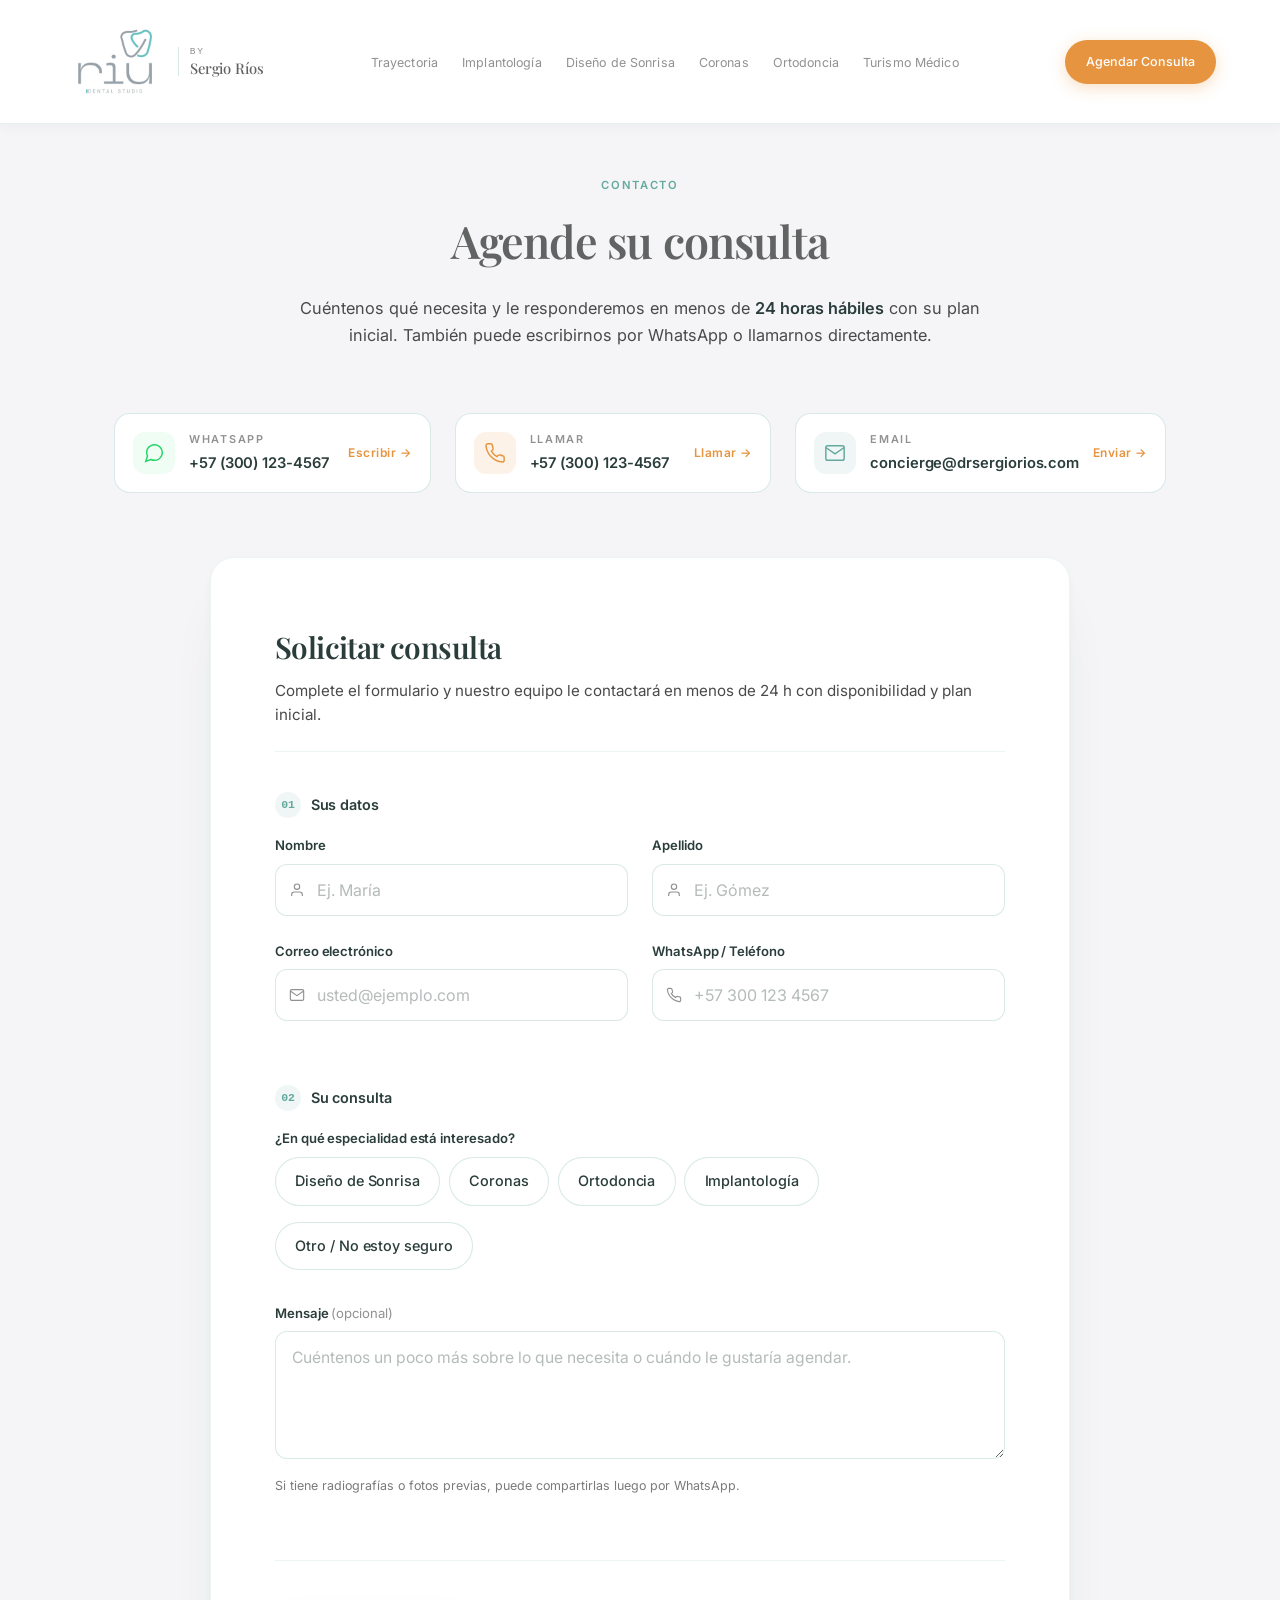
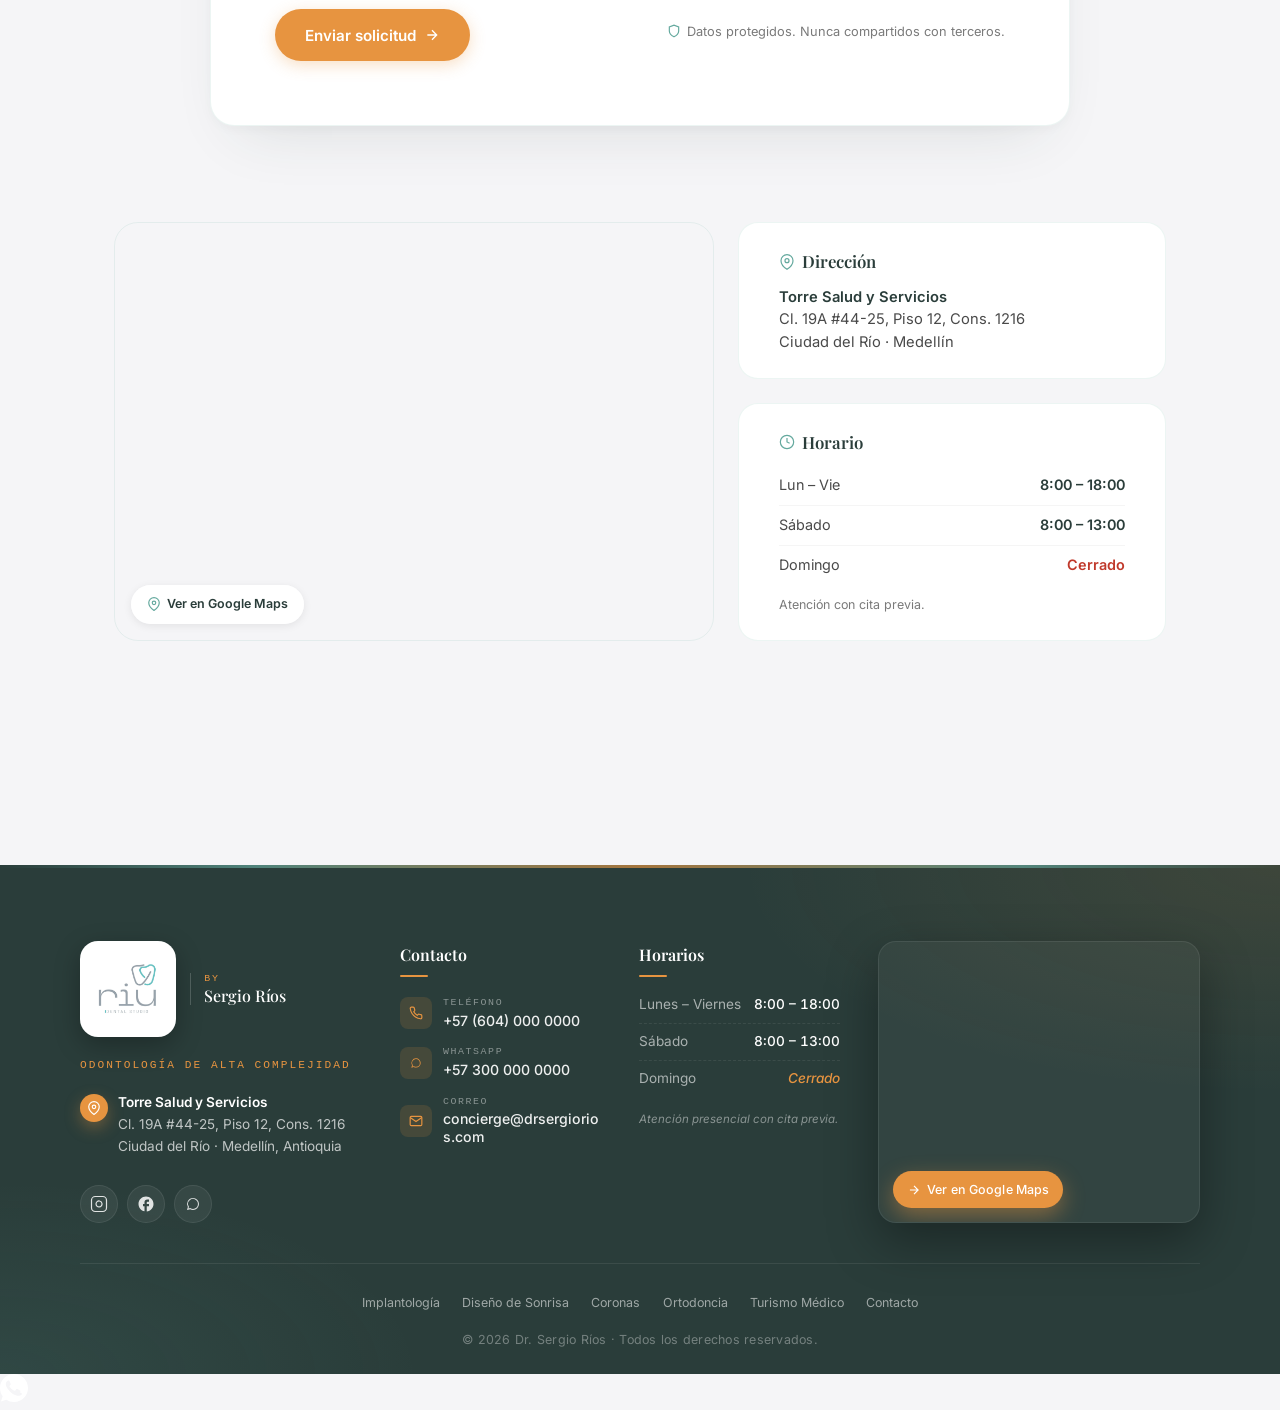
==== commit e9f99032: "feat(contacto): rediseño del formulario con jerarquía visual clara Problemas del diseño anterior: - " ====
--- a/contacto.html
+++ b/contacto.html
@@ -44,120 +44,179 @@
     </ul>
   </div>
 
-  <main id="main-content" class="ct">
+  <main id="main-content" class="ct ct--v2">
     <div class="ct__container">
 
-      <!-- ══ ROW 1: Title ══ -->
-      <div class="ct__header">
+      <!-- ══ HEADER ══ -->
+      <div class="ct__header ct__header--centered">
         <p class="ct__tag">Contacto</p>
-        <h1 class="ct__title">Agende su Consulta</h1>
-      </div>
-
-      <!-- ══ ROW 2: Bento grid — Form + Cards ══ -->
-      <div class="ct__bento">
-
-        <!-- CARD: Form (large, spans 2 cols) -->
-        <div class="ct__card ct__card--form">
-          <h2 class="ct__card-title">Solicitar Consulta</h2>
-          <p class="ct__card-sub">Respuesta garantizada en menos de 24 horas.</p>
-          <form id="contactForm" novalidate>
+        <h1 class="ct__title">Agende su consulta</h1>
+        <p class="ct__lead">Cuéntenos qué necesita y le responderemos en menos de <strong>24 horas hábiles</strong> con su plan inicial. También puede escribirnos por WhatsApp o llamarnos directamente.</p>
+      </div>
+
+      <!-- ══ QUICK CONTACT STRIP (3 cards on top) ══ -->
+      <div class="ct__quick" role="region" aria-label="Contacto rápido">
+        <a href="https://wa.me/573001234567" class="ct__quick-card ct__quick-card--wa" target="_blank" rel="noopener noreferrer">
+          <span class="ct__quick-icon" aria-hidden="true">
+            <svg width="22" height="22" viewBox="0 0 24 24" fill="none" stroke="currentColor" stroke-width="1.6"><path d="M21 11.5a8.38 8.38 0 0 1-.9 3.8 8.5 8.5 0 0 1-7.6 4.7 8.38 8.38 0 0 1-3.8-.9L3 21l1.9-5.7a8.38 8.38 0 0 1-.9-3.8 8.5 8.5 0 0 1 4.7-7.6 8.38 8.38 0 0 1 3.8-.9h.5a8.48 8.48 0 0 1 8 8v.5z"/></svg>
+          </span>
+          <span class="ct__quick-text">
+            <span class="ct__quick-kicker">WhatsApp</span>
+            <strong>+57 (300) 123-4567</strong>
+          </span>
+          <span class="ct__quick-cta">Escribir →</span>
+        </a>
+        <a href="tel:+573001234567" class="ct__quick-card ct__quick-card--phone">
+          <span class="ct__quick-icon" aria-hidden="true">
+            <svg width="22" height="22" viewBox="0 0 24 24" fill="none" stroke="currentColor" stroke-width="1.6"><path d="M22 16.92v3a2 2 0 0 1-2.18 2 19.79 19.79 0 0 1-8.63-3.07 19.5 19.5 0 0 1-6-6 19.79 19.79 0 0 1-3.07-8.67A2 2 0 0 1 4.11 2h3a2 2 0 0 1 2 1.72c.127.96.362 1.9.7 2.81a2 2 0 0 1-.45 2.11L8.09 9.91a16 16 0 0 0 6 6l1.27-1.27a2 2 0 0 1 2.11-.45c.91.338 1.85.573 2.81.7A2 2 0 0 1 22 16.92z"/></svg>
+          </span>
+          <span class="ct__quick-text">
+            <span class="ct__quick-kicker">Llamar</span>
+            <strong>+57 (300) 123-4567</strong>
+          </span>
+          <span class="ct__quick-cta">Llamar →</span>
+        </a>
+        <a href="mailto:concierge@drsergiorios.com" class="ct__quick-card ct__quick-card--email">
+          <span class="ct__quick-icon" aria-hidden="true">
+            <svg width="22" height="22" viewBox="0 0 24 24" fill="none" stroke="currentColor" stroke-width="1.6"><path d="M4 4h16c1.1 0 2 .9 2 2v12c0 1.1-.9 2-2 2H4c-1.1 0-2-.9-2-2V6c0-1.1.9-2 2-2z"/><polyline points="22,6 12,13 2,6"/></svg>
+          </span>
+          <span class="ct__quick-text">
+            <span class="ct__quick-kicker">Email</span>
+            <strong>concierge@drsergiorios.com</strong>
+          </span>
+          <span class="ct__quick-cta">Enviar →</span>
+        </a>
+      </div>
+
+      <!-- ══ MAIN FORM CARD ══ -->
+      <div class="ct__form-shell">
+        <header class="ct__form-head">
+          <h2 class="ct__form-title">Solicitar consulta</h2>
+          <p class="ct__form-sub">Complete el formulario y nuestro equipo le contactará en menos de 24 h con disponibilidad y plan inicial.</p>
+        </header>
+
+        <form id="contactForm" class="ct__form" novalidate>
+
+          <!-- Section: Sus datos -->
+          <fieldset class="ct__sec">
+            <legend class="ct__sec-title"><span class="ct__sec-step">01</span> Sus datos</legend>
             <div class="ct__f-row">
               <div class="ct__f-group">
                 <label for="nombre">Nombre</label>
-                <input type="text" id="nombre" name="nombre" required autocomplete="given-name" placeholder=" ">
+                <div class="ct__f-input">
+                  <span class="ct__f-icon" aria-hidden="true">
+                    <svg width="16" height="16" viewBox="0 0 24 24" fill="none" stroke="currentColor" stroke-width="1.7"><path d="M20 21v-2a4 4 0 0 0-4-4H8a4 4 0 0 0-4 4v2"/><circle cx="12" cy="7" r="4"/></svg>
+                  </span>
+                  <input type="text" id="nombre" name="nombre" required autocomplete="given-name" placeholder="Ej. María">
+                </div>
                 <p class="error-message" role="alert"></p>
               </div>
               <div class="ct__f-group">
                 <label for="apellido">Apellido</label>
-                <input type="text" id="apellido" name="apellido" required autocomplete="family-name" placeholder=" ">
-                <p class="error-message" role="alert"></p>
-              </div>
-            </div>
+                <div class="ct__f-input">
+                  <span class="ct__f-icon" aria-hidden="true">
+                    <svg width="16" height="16" viewBox="0 0 24 24" fill="none" stroke="currentColor" stroke-width="1.7"><path d="M20 21v-2a4 4 0 0 0-4-4H8a4 4 0 0 0-4 4v2"/><circle cx="12" cy="7" r="4"/></svg>
+                  </span>
+                  <input type="text" id="apellido" name="apellido" required autocomplete="family-name" placeholder="Ej. Gómez">
+                </div>
+                <p class="error-message" role="alert"></p>
+              </div>
+            </div>
+            <div class="ct__f-row">
+              <div class="ct__f-group">
+                <label for="email">Correo electrónico</label>
+                <div class="ct__f-input">
+                  <span class="ct__f-icon" aria-hidden="true">
+                    <svg width="16" height="16" viewBox="0 0 24 24" fill="none" stroke="currentColor" stroke-width="1.7"><path d="M4 4h16c1.1 0 2 .9 2 2v12c0 1.1-.9 2-2 2H4c-1.1 0-2-.9-2-2V6c0-1.1.9-2 2-2z"/><polyline points="22,6 12,13 2,6"/></svg>
+                  </span>
+                  <input type="email" id="email" name="email" required autocomplete="email" placeholder="usted@ejemplo.com">
+                </div>
+                <p class="error-message" role="alert"></p>
+              </div>
+              <div class="ct__f-group">
+                <label for="telefono">WhatsApp / Teléfono</label>
+                <div class="ct__f-input">
+                  <span class="ct__f-icon" aria-hidden="true">
+                    <svg width="16" height="16" viewBox="0 0 24 24" fill="none" stroke="currentColor" stroke-width="1.7"><path d="M22 16.92v3a2 2 0 0 1-2.18 2 19.79 19.79 0 0 1-8.63-3.07 19.5 19.5 0 0 1-6-6 19.79 19.79 0 0 1-3.07-8.67A2 2 0 0 1 4.11 2h3a2 2 0 0 1 2 1.72c.13.96.36 1.9.7 2.81a2 2 0 0 1-.45 2.11L8.09 9.91a16 16 0 0 0 6 6l1.27-1.27a2 2 0 0 1 2.11-.45c.91.34 1.85.57 2.81.7A2 2 0 0 1 22 16.92z"/></svg>
+                  </span>
+                  <input type="tel" id="telefono" name="telefono" required autocomplete="tel" placeholder="+57 300 123 4567">
+                </div>
+                <p class="error-message" role="alert"></p>
+              </div>
+            </div>
+          </fieldset>
+
+          <!-- Section: Su consulta -->
+          <fieldset class="ct__sec">
+            <legend class="ct__sec-title"><span class="ct__sec-step">02</span> Su consulta</legend>
+
             <div class="ct__f-group">
-              <label for="email">Correo Electrónico</label>
-              <input type="email" id="email" name="email" required autocomplete="email" placeholder=" ">
-              <p class="error-message" role="alert"></p>
-            </div>
-            <div class="ct__f-group">
-              <label for="telefono">WhatsApp / Teléfono</label>
-              <input type="tel" id="telefono" name="telefono" required autocomplete="tel" placeholder=" ">
-              <p class="error-message" role="alert"></p>
-            </div>
-            <div class="ct__f-group">
-              <label>Interés Clínico</label>
-              <div class="ct__chips">
-                <label class="ct__chip"><input type="radio" name="servicio" value="implantes"><span>Implantes</span></label>
-                <label class="ct__chip"><input type="radio" name="servicio" value="estetica"><span>Estética</span></label>
+              <label class="ct__chips-label">¿En qué especialidad está interesado?</label>
+              <div class="ct__chips ct__chips--v2" role="radiogroup" aria-label="Interés clínico">
+                <label class="ct__chip"><input type="radio" name="servicio" value="estetica"><span>Diseño de Sonrisa</span></label>
                 <label class="ct__chip"><input type="radio" name="servicio" value="rehab"><span>Coronas</span></label>
                 <label class="ct__chip"><input type="radio" name="servicio" value="ortodoncia"><span>Ortodoncia</span></label>
-                <label class="ct__chip"><input type="radio" name="servicio" value="otro"><span>Otro</span></label>
-              </div>
-            </div>
+                <label class="ct__chip"><input type="radio" name="servicio" value="implantes"><span>Implantología</span></label>
+                <label class="ct__chip"><input type="radio" name="servicio" value="otro"><span>Otro / No estoy seguro</span></label>
+              </div>
+            </div>
+
             <div class="ct__f-group">
               <label for="mensaje">Mensaje <span class="ct__opt">(opcional)</span></label>
-              <textarea id="mensaje" name="mensaje" rows="3" placeholder=" "></textarea>
-            </div>
-            <button type="submit" class="ct__submit">Enviar Solicitud<svg width="16" height="16" viewBox="0 0 24 24" fill="none" stroke="currentColor" stroke-width="2"><path d="M5 12h14M12 5l7 7-7 7"/></svg></button>
-            <p class="ct__safe"><svg width="12" height="12" viewBox="0 0 24 24" fill="none" stroke="#64a99e" stroke-width="2"><path d="M12 22s8-4 8-10V5l-8-3-8 3v7c0 6 8 10 8 10z"/></svg>Datos protegidos. Nunca compartidos.</p>
-          </form>
-        </div>
-
-        <!-- CARD: WhatsApp -->
-        <a href="https://wa.me/573001234567" class="ct__card ct__card--wa" target="_blank" rel="noopener noreferrer">
-          <svg width="32" height="32" viewBox="0 0 24 24" fill="none" stroke="currentColor" stroke-width="1.5"><path d="M21 11.5a8.38 8.38 0 0 1-.9 3.8 8.5 8.5 0 0 1-7.6 4.7 8.38 8.38 0 0 1-3.8-.9L3 21l1.9-5.7a8.38 8.38 0 0 1-.9-3.8 8.5 8.5 0 0 1 4.7-7.6 8.38 8.38 0 0 1 3.8-.9h.5a8.48 8.48 0 0 1 8 8v.5z"/></svg>
-          <h3>WhatsApp</h3>
-          <p>+57 (300) 123-4567</p>
-          <span class="ct__card-action">Escribir ahora &rarr;</span>
-        </a>
-
-        <!-- CARD: Phone -->
-        <a href="tel:+573001234567" class="ct__card ct__card--phone">
-          <svg width="32" height="32" viewBox="0 0 24 24" fill="none" stroke="currentColor" stroke-width="1.5"><path d="M22 16.92v3a2 2 0 0 1-2.18 2 19.79 19.79 0 0 1-8.63-3.07 19.5 19.5 0 0 1-6-6 19.79 19.79 0 0 1-3.07-8.67A2 2 0 0 1 4.11 2h3a2 2 0 0 1 2 1.72c.127.96.362 1.9.7 2.81a2 2 0 0 1-.45 2.11L8.09 9.91a16 16 0 0 0 6 6l1.27-1.27a2 2 0 0 1 2.11-.45c.91.338 1.85.573 2.81.7A2 2 0 0 1 22 16.92z"/></svg>
-          <h3>Llamar</h3>
-          <p>+57 (300) 123-4567</p>
-          <span class="ct__card-action">Llamar ahora &rarr;</span>
-        </a>
-
-        <!-- CARD: Hours -->
-        <div class="ct__card ct__card--hours">
-          <h3>Horario</h3>
-          <div class="ct__hours">
-            <div><span>Lun – Vie</span><strong>8am – 6pm</strong></div>
-            <div><span>Sábado</span><strong>8am – 1pm</strong></div>
-            <div><span>Domingo</span><strong>Cerrado</strong></div>
-          </div>
-        </div>
-
-        <!-- CARD: Email -->
-        <a href="mailto:concierge@drsergiorios.com" class="ct__card ct__card--email">
-          <svg width="32" height="32" viewBox="0 0 24 24" fill="none" stroke="currentColor" stroke-width="1.5"><path d="M4 4h16c1.1 0 2 .9 2 2v12c0 1.1-.9 2-2 2H4c-1.1 0-2-.9-2-2V6c0-1.1.9-2 2-2z"/><polyline points="22,6 12,13 2,6"/></svg>
-          <h3>Email</h3>
-          <p>concierge@drsergiorios.com</p>
-          <span class="ct__card-action">Enviar correo &rarr;</span>
-        </a>
-
-        <!-- CARD: Address -->
-        <a href="https://www.google.com/maps/search/?api=1&query=Salud%20y%20Servicios%20Cl.%2019a%20%2344-25%20El%20Poblado%20Medellin" target="_blank" rel="noopener noreferrer" class="ct__card ct__card--address">
-          <svg width="32" height="32" viewBox="0 0 24 24" fill="none" stroke="currentColor" stroke-width="1.5"><path d="M21 10c0 7-9 13-9 13s-9-6-9-13a9 9 0 0118 0z"/><circle cx="12" cy="10" r="3"/></svg>
-          <h3>Dirección</h3>
-          <address>
-            <strong>Torre Salud y Servicios</strong><br>
-            Cl. 19A #44-25, Piso 12, Cons. 1216<br>
-            Ciudad del Río, Medellín, Antioquia
-          </address>
-          <span class="ct__card-action">Ver en Google Maps &rarr;</span>
-        </a>
-
-        <!-- CARD: Map (large, spans 2 cols) -->
-        <div class="ct__card ct__card--map">
-          <iframe src="https://maps.google.com/maps?q=Torre%20Salud%20y%20Servicios%20Cl.%2019A%20%2344-25%20Ciudad%20del%20R%C3%ADo%20Medell%C3%ADn&t=&z=17&ie=UTF8&iwloc=&output=embed" width="100%" height="100%" style="border:0;" allowfullscreen="" loading="lazy" referrerpolicy="no-referrer-when-downgrade" title="Ubicación de Torre Salud y Servicios — consultorio Dr. Sergio Ríos"></iframe>
-          <div class="ct__map-label">
-            <svg width="14" height="14" viewBox="0 0 24 24" fill="none" stroke="currentColor" stroke-width="2"><path d="M21 10c0 7-9 13-9 13s-9-6-9-13a9 9 0 0 1 18 0z"/><circle cx="12" cy="10" r="3"/></svg>
-            Torre Salud y Servicios · Cl. 19A #44-25 · Ciudad del Río
-          </div>
-        </div>
-
-      </div>
+              <textarea id="mensaje" name="mensaje" rows="4" placeholder="Cuéntenos un poco más sobre lo que necesita o cuándo le gustaría agendar."></textarea>
+              <p class="ct__hint">Si tiene radiografías o fotos previas, puede compartirlas luego por WhatsApp.</p>
+            </div>
+          </fieldset>
+
+          <div class="ct__form-footer">
+            <button type="submit" class="ct__submit ct__submit--v2">
+              <span>Enviar solicitud</span>
+              <svg width="16" height="16" viewBox="0 0 24 24" fill="none" stroke="currentColor" stroke-width="2"><path d="M5 12h14M12 5l7 7-7 7"/></svg>
+            </button>
+            <p class="ct__safe">
+              <svg width="14" height="14" viewBox="0 0 24 24" fill="none" stroke="currentColor" stroke-width="2"><path d="M12 22s8-4 8-10V5l-8-3-8 3v7c0 6 8 10 8 10z"/></svg>
+              Datos protegidos. Nunca compartidos con terceros.
+            </p>
+          </div>
+        </form>
+      </div>
+
+      <!-- ══ INFO ROW: Map + Hours + Address ══ -->
+      <div class="ct__info">
+        <a class="ct__info-map" href="https://www.google.com/maps/search/?api=1&query=Salud%20y%20Servicios%20Cl.%2019a%20%2344-25%20El%20Poblado%20Medellin" target="_blank" rel="noopener noreferrer" aria-label="Abrir en Google Maps">
+          <iframe src="https://maps.google.com/maps?q=Torre%20Salud%20y%20Servicios%20Cl.%2019A%20%2344-25%20Ciudad%20del%20R%C3%ADo%20Medell%C3%ADn&t=&z=17&ie=UTF8&iwloc=&output=embed" width="100%" height="100%" style="border:0;" allowfullscreen="" loading="lazy" referrerpolicy="no-referrer-when-downgrade" title="Ubicación del consultorio"></iframe>
+          <span class="ct__map-label">
+            <svg width="14" height="14" viewBox="0 0 24 24" fill="none" stroke="currentColor" stroke-width="2"><path d="M21 10c0 7-9 13-9 13s-9-6-9-13a9 9 0 0118 0z"/><circle cx="12" cy="10" r="3"/></svg>
+            Ver en Google Maps
+          </span>
+        </a>
+        <div class="ct__info-side">
+          <div class="ct__info-card">
+            <h3 class="ct__info-title">
+              <svg width="16" height="16" viewBox="0 0 24 24" fill="none" stroke="currentColor" stroke-width="1.8"><path d="M21 10c0 7-9 13-9 13s-9-6-9-13a9 9 0 0118 0z"/><circle cx="12" cy="10" r="3"/></svg>
+              Dirección
+            </h3>
+            <address class="ct__info-body">
+              <strong>Torre Salud y Servicios</strong><br>
+              Cl. 19A #44-25, Piso 12, Cons. 1216<br>
+              Ciudad del Río · Medellín
+            </address>
+          </div>
+          <div class="ct__info-card">
+            <h3 class="ct__info-title">
+              <svg width="16" height="16" viewBox="0 0 24 24" fill="none" stroke="currentColor" stroke-width="1.8"><circle cx="12" cy="12" r="10"/><polyline points="12 6 12 12 16 14"/></svg>
+              Horario
+            </h3>
+            <ul class="ct__info-hours">
+              <li><span>Lun – Vie</span><strong>8:00 – 18:00</strong></li>
+              <li><span>Sábado</span><strong>8:00 – 13:00</strong></li>
+              <li><span>Domingo</span><strong class="ct__info-hours-closed">Cerrado</strong></li>
+            </ul>
+            <p class="ct__info-note">Atención con cita previa.</p>
+          </div>
+        </div>
+      </div>
+
     </div>
   </main>
 
--- a/css/styles.css
+++ b/css/styles.css
@@ -3301,7 +3301,548 @@
   color: var(--text-light);
 }
 
-/* (contact responsive moved to main responsive block above) */
+/* ─── Contact responsive (placed after base rules so MQs win) ── */
+@media (max-width: 1024px) {
+  .ct__bento { grid-template-columns: 1fr; }
+  .ct__card--form { grid-column: 1; grid-row: auto; }
+  .ct__card--map { grid-column: 1; min-height: 260px; }
+}
+
+@media (max-width: 768px) {
+  .ct__f-row { grid-template-columns: 1fr; gap: 0; }
+  .ct__card--form { padding: var(--space-lg); }
+  .ct { padding-top: calc(70px + var(--space-lg)); }
+  .ct__card--map { min-height: 240px; }
+  .ct__title { font-size: clamp(1.9rem, 5vw, 2.4rem); }
+}
+
+@media (max-width: 480px) {
+  .ct__title { font-size: 1.8rem; }
+  .ct__chips { gap: 0.35rem; }
+  .ct__chip span { padding: 0.5rem 0.9rem; font-size: 0.78rem; min-height: 44px; }
+  .ct__card { padding: var(--space-md); }
+  .ct__card--form { padding: var(--space-md); }
+  .ct__submit { width: 100%; justify-content: center; }
+  .ct__container { padding: 0 var(--space-sm); }
+}
+
+
+/* ═══════════════════════════════════════════════════════════ */
+/* CONTACT V2 — restructured layout                             */
+/* Header (centered) → quick contact strip → form card → info  */
+/* ═══════════════════════════════════════════════════════════ */
+.ct--v2 .ct__header--centered {
+  text-align: center;
+  max-width: 720px;
+  margin: 0 auto var(--space-xl);
+}
+
+.ct--v2 .ct__lead {
+  font-size: 1.02rem;
+  line-height: 1.65;
+  color: var(--text);
+  margin-top: var(--space-sm);
+}
+
+.ct--v2 .ct__lead strong { color: var(--bg-dark); font-weight: 600; }
+
+/* Quick contact strip — 3 cards horizontal */
+.ct__quick {
+  display: grid;
+  grid-template-columns: repeat(3, 1fr);
+  gap: var(--space-md);
+  margin-bottom: var(--space-xl);
+}
+
+.ct__quick-card {
+  display: flex;
+  align-items: center;
+  gap: 0.85rem;
+  padding: 1rem 1.15rem;
+  background: #ffffff;
+  border: 1.5px solid var(--border-strong);
+  border-radius: 16px;
+  text-decoration: none;
+  color: inherit;
+  transition: transform 0.2s var(--ease), box-shadow 0.2s var(--ease), border-color 0.2s var(--ease);
+  position: relative;
+}
+
+.ct__quick-card:hover {
+  transform: translateY(-3px);
+  box-shadow: 0 16px 36px -12px rgba(42, 61, 58, 0.14);
+  border-color: var(--accent);
+}
+
+.ct__quick-icon {
+  flex-shrink: 0;
+  width: 42px;
+  height: 42px;
+  display: inline-flex;
+  align-items: center;
+  justify-content: center;
+  border-radius: 12px;
+  background: var(--accent-soft);
+  color: var(--accent);
+}
+
+.ct__quick-card--wa .ct__quick-icon { background: #f0fdf4; color: #25D366; }
+.ct__quick-card--phone .ct__quick-icon { background: var(--cta-soft); color: var(--cta); }
+.ct__quick-card--email .ct__quick-icon { background: var(--accent-soft); color: var(--accent); }
+
+.ct__quick-text {
+  display: flex;
+  flex-direction: column;
+  min-width: 0;
+  flex: 1;
+}
+
+.ct__quick-kicker {
+  font-size: 0.68rem;
+  font-weight: 600;
+  letter-spacing: 0.16em;
+  text-transform: uppercase;
+  color: var(--secondary);
+  margin-bottom: 0.15rem;
+}
+
+.ct__quick-text strong {
+  font-size: 0.92rem;
+  font-weight: 600;
+  color: var(--bg-dark);
+  letter-spacing: -0.005em;
+  white-space: nowrap;
+  overflow: hidden;
+  text-overflow: ellipsis;
+}
+
+.ct__quick-cta {
+  font-size: 0.75rem;
+  font-weight: 600;
+  color: var(--cta);
+  letter-spacing: 0.04em;
+  white-space: nowrap;
+  align-self: center;
+  flex-shrink: 0;
+}
+
+/* Form shell — prominent, centered card */
+.ct__form-shell {
+  max-width: 860px;
+  margin: 0 auto var(--space-2xl);
+  background: #ffffff;
+  border: 1px solid var(--border);
+  border-radius: 24px;
+  padding: var(--space-xl);
+  box-shadow:
+    0 30px 60px -30px rgba(42, 61, 58, 0.14),
+    0 4px 12px -2px rgba(42, 61, 58, 0.04);
+}
+
+.ct__form-head {
+  margin-bottom: var(--space-lg);
+  padding-bottom: var(--space-md);
+  border-bottom: 1px solid var(--border);
+}
+
+.ct__form-title {
+  font-family: var(--font-display);
+  font-size: clamp(1.5rem, 2.6vw, 1.85rem);
+  font-weight: 600;
+  color: var(--bg-dark);
+  letter-spacing: -0.02em;
+  margin-bottom: 0.4rem;
+}
+
+.ct__form-sub {
+  font-size: 0.95rem;
+  color: var(--text);
+  line-height: 1.6;
+}
+
+/* Form sections (fieldsets) */
+.ct__form fieldset.ct__sec {
+  border: none;
+  padding: 0;
+  margin: 0 0 var(--space-lg);
+}
+
+.ct__sec-title {
+  display: inline-flex;
+  align-items: center;
+  gap: 0.6rem;
+  font-family: var(--font-body);
+  font-size: 0.9rem;
+  font-weight: 600;
+  color: var(--bg-dark);
+  letter-spacing: -0.005em;
+  margin-bottom: 1rem;
+  padding: 0;
+}
+
+.ct__sec-step {
+  display: inline-flex;
+  align-items: center;
+  justify-content: center;
+  width: 26px;
+  height: 26px;
+  background: var(--accent-soft);
+  color: var(--accent);
+  border-radius: 50%;
+  font-family: var(--vo-mono, ui-monospace, monospace);
+  font-size: 0.72rem;
+  font-weight: 700;
+}
+
+/* Form row (2 columns) */
+.ct--v2 .ct__f-row {
+  display: grid;
+  grid-template-columns: 1fr 1fr;
+  gap: var(--space-md);
+  margin-bottom: 0;
+}
+
+.ct--v2 .ct__f-group { margin-bottom: var(--space-md); }
+
+.ct--v2 .ct__f-group label {
+  display: block;
+  font-size: 0.82rem;
+  font-weight: 600;
+  color: var(--bg-dark);
+  margin-bottom: 0.45rem;
+  letter-spacing: -0.005em;
+}
+
+/* Input wrapper with icon */
+.ct__f-input {
+  position: relative;
+  display: flex;
+  align-items: center;
+}
+
+.ct__f-icon {
+  position: absolute;
+  left: 14px;
+  display: inline-flex;
+  align-items: center;
+  justify-content: center;
+  color: var(--secondary);
+  pointer-events: none;
+  transition: color 0.2s ease;
+}
+
+.ct--v2 .ct__f-input input {
+  width: 100%;
+  min-height: 52px;
+  padding: 0.85rem 1rem 0.85rem 2.55rem;
+  border: 1.5px solid var(--border-strong);
+  border-radius: 12px;
+  font-family: var(--font-body);
+  font-size: 1rem;
+  color: var(--bg-dark);
+  background: #ffffff;
+  outline: none;
+  transition: border-color 0.2s ease, box-shadow 0.2s ease, background 0.2s ease;
+}
+
+.ct--v2 .ct__f-input input::placeholder {
+  color: rgba(42, 61, 58, 0.35);
+}
+
+.ct--v2 .ct__f-input input:hover {
+  border-color: rgba(100, 169, 158, 0.4);
+}
+
+.ct--v2 .ct__f-input input:focus {
+  border-color: var(--accent);
+  background: #ffffff;
+  box-shadow: 0 0 0 4px rgba(100, 169, 158, 0.14);
+}
+
+.ct--v2 .ct__f-input input:focus + .ct__f-icon,
+.ct--v2 .ct__f-input:focus-within .ct__f-icon {
+  color: var(--accent);
+}
+
+.ct--v2 .ct__f-input input.error {
+  border-color: #e74c3c;
+  box-shadow: 0 0 0 4px rgba(231, 76, 60, 0.10);
+}
+
+/* Textarea */
+.ct--v2 .ct__f-group textarea {
+  width: 100%;
+  min-height: 110px;
+  padding: 0.9rem 1rem;
+  border: 1.5px solid var(--border-strong);
+  border-radius: 12px;
+  font-family: var(--font-body);
+  font-size: 0.98rem;
+  line-height: 1.55;
+  color: var(--bg-dark);
+  background: #ffffff;
+  outline: none;
+  resize: vertical;
+  transition: border-color 0.2s ease, box-shadow 0.2s ease;
+}
+
+.ct--v2 .ct__f-group textarea::placeholder {
+  color: rgba(42, 61, 58, 0.35);
+}
+
+.ct--v2 .ct__f-group textarea:hover {
+  border-color: rgba(100, 169, 158, 0.4);
+}
+
+.ct--v2 .ct__f-group textarea:focus {
+  border-color: var(--accent);
+  box-shadow: 0 0 0 4px rgba(100, 169, 158, 0.14);
+}
+
+.ct__hint {
+  margin-top: 0.5rem;
+  font-size: 0.78rem;
+  color: var(--text-light);
+}
+
+/* Chips v2 — bigger, clearer */
+.ct__chips-label {
+  display: block;
+  font-size: 0.82rem;
+  font-weight: 600;
+  color: var(--bg-dark);
+  margin-bottom: 0.6rem;
+}
+
+.ct__chips--v2 {
+  display: flex;
+  flex-wrap: wrap;
+  gap: 0.55rem;
+}
+
+.ct__chips--v2 .ct__chip {
+  margin: 0;
+}
+
+.ct__chips--v2 .ct__chip span {
+  display: inline-flex;
+  align-items: center;
+  padding: 0.7rem 1.2rem;
+  border: 1.5px solid var(--border-strong);
+  border-radius: 9999px;
+  font-size: 0.9rem;
+  font-weight: 500;
+  color: var(--bg-dark);
+  background: #ffffff;
+  cursor: pointer;
+  transition: all 0.2s ease;
+  min-height: 44px;
+}
+
+.ct__chips--v2 .ct__chip span:hover {
+  border-color: var(--accent);
+  background: var(--accent-soft);
+  color: var(--bg-dark);
+}
+
+.ct__chips--v2 .ct__chip input:checked + span {
+  background: var(--bg-dark);
+  border-color: var(--bg-dark);
+  color: #ffffff;
+}
+
+.ct__chips--v2 .ct__chip input:checked + span::before {
+  content: '✓';
+  display: inline-flex;
+  margin-right: 0.35rem;
+  font-weight: 700;
+  color: var(--cta);
+}
+
+.ct__chips--v2 .ct__chip input:focus-visible + span {
+  outline: 3px solid var(--accent);
+  outline-offset: 2px;
+}
+
+/* Form footer */
+.ct__form-footer {
+  margin-top: var(--space-lg);
+  padding-top: var(--space-lg);
+  border-top: 1px solid var(--border);
+  display: flex;
+  flex-wrap: wrap;
+  align-items: center;
+  justify-content: space-between;
+  gap: var(--space-sm);
+}
+
+.ct__submit--v2 {
+  display: inline-flex;
+  align-items: center;
+  gap: 0.55rem;
+  padding: 1rem 1.85rem;
+  background: var(--cta);
+  color: #ffffff;
+  border: none;
+  border-radius: 9999px;
+  font-family: var(--font-body);
+  font-size: 0.95rem;
+  font-weight: 600;
+  cursor: pointer;
+  box-shadow: var(--shadow-cta);
+  transition: background 0.2s ease, transform 0.2s ease, box-shadow 0.2s ease;
+  min-height: 52px;
+}
+
+.ct__submit--v2:hover {
+  background: var(--cta-hover);
+  transform: translateY(-2px);
+  box-shadow: var(--shadow-cta-hover);
+}
+
+.ct__submit--v2:focus-visible {
+  outline: 3px solid var(--cta);
+  outline-offset: 3px;
+}
+
+.ct--v2 .ct__safe {
+  display: inline-flex;
+  align-items: center;
+  gap: 0.4rem;
+  margin: 0;
+  font-size: 0.8rem;
+  color: var(--text-light);
+}
+
+.ct--v2 .ct__safe svg { color: var(--accent); flex-shrink: 0; }
+
+/* Info row at bottom — map + address/hours */
+.ct__info {
+  display: grid;
+  grid-template-columns: 1.4fr 1fr;
+  gap: var(--space-md);
+  margin-bottom: var(--space-2xl);
+}
+
+.ct__info-map {
+  position: relative;
+  display: block;
+  min-height: 320px;
+  border-radius: 24px;
+  overflow: hidden;
+  border: 1px solid var(--border);
+}
+
+.ct__info-map iframe {
+  position: absolute;
+  inset: 0;
+  width: 100%;
+  height: 100%;
+  border: 0;
+}
+
+.ct--v2 .ct__map-label {
+  position: absolute;
+  bottom: 16px;
+  left: 16px;
+  display: inline-flex;
+  align-items: center;
+  gap: 0.4rem;
+  padding: 0.55rem 1rem;
+  background: rgba(255, 255, 255, 0.96);
+  backdrop-filter: blur(8px);
+  border-radius: 9999px;
+  font-size: 0.78rem;
+  font-weight: 600;
+  color: var(--bg-dark);
+  text-decoration: none;
+  z-index: 2;
+}
+
+.ct__info-side {
+  display: flex;
+  flex-direction: column;
+  gap: var(--space-md);
+}
+
+.ct__info-card {
+  background: #ffffff;
+  border: 1px solid var(--border);
+  border-radius: 20px;
+  padding: var(--space-md) var(--space-lg);
+}
+
+.ct__info-title {
+  display: inline-flex;
+  align-items: center;
+  gap: 0.45rem;
+  font-family: var(--font-display);
+  font-size: 1.05rem;
+  font-weight: 600;
+  color: var(--bg-dark);
+  margin-bottom: 0.6rem;
+}
+
+.ct__info-title svg { color: var(--accent); }
+
+.ct__info-body {
+  font-style: normal;
+  font-size: 0.92rem;
+  line-height: 1.55;
+  color: var(--text);
+}
+
+.ct__info-body strong { color: var(--bg-dark); font-weight: 600; }
+
+.ct__info-hours {
+  list-style: none;
+  padding: 0;
+  margin: 0;
+}
+
+.ct__info-hours li {
+  display: flex;
+  justify-content: space-between;
+  align-items: center;
+  padding: 0.45rem 0;
+  font-size: 0.9rem;
+  color: var(--text);
+  border-bottom: 1px solid rgba(0, 0, 0, 0.04);
+}
+
+.ct__info-hours li:last-child { border-bottom: none; }
+
+.ct__info-hours strong { color: var(--bg-dark); font-weight: 600; }
+.ct__info-hours-closed { color: #c0392b !important; }
+
+.ct__info-note {
+  margin-top: 0.6rem;
+  font-size: 0.78rem;
+  color: var(--text-light);
+}
+
+/* Responsive — Contact V2 */
+@media (max-width: 900px) {
+  .ct__quick { grid-template-columns: 1fr; gap: 0.65rem; }
+  .ct__info { grid-template-columns: 1fr; }
+  .ct__info-map { min-height: 280px; }
+}
+
+@media (max-width: 768px) {
+  .ct__form-shell { padding: var(--space-lg); border-radius: 20px; }
+  .ct--v2 .ct__f-row { grid-template-columns: 1fr; gap: 0; }
+  .ct__form-footer { flex-direction: column-reverse; align-items: stretch; }
+  .ct__submit--v2 { width: 100%; justify-content: center; }
+  .ct--v2 .ct__safe { justify-content: center; }
+}
+
+@media (max-width: 480px) {
+  .ct__form-shell { padding: var(--space-md); }
+  .ct__quick-card { padding: 0.85rem 1rem; }
+  .ct__quick-text strong { font-size: 0.85rem; }
+  .ct__chips--v2 .ct__chip span { padding: 0.6rem 1rem; font-size: 0.85rem; }
+  .ct--v2 .ct__f-input input { font-size: 0.95rem; padding-left: 2.4rem; }
+}
 
 
 /* ═══════════════════════════════════════════════════════════ */
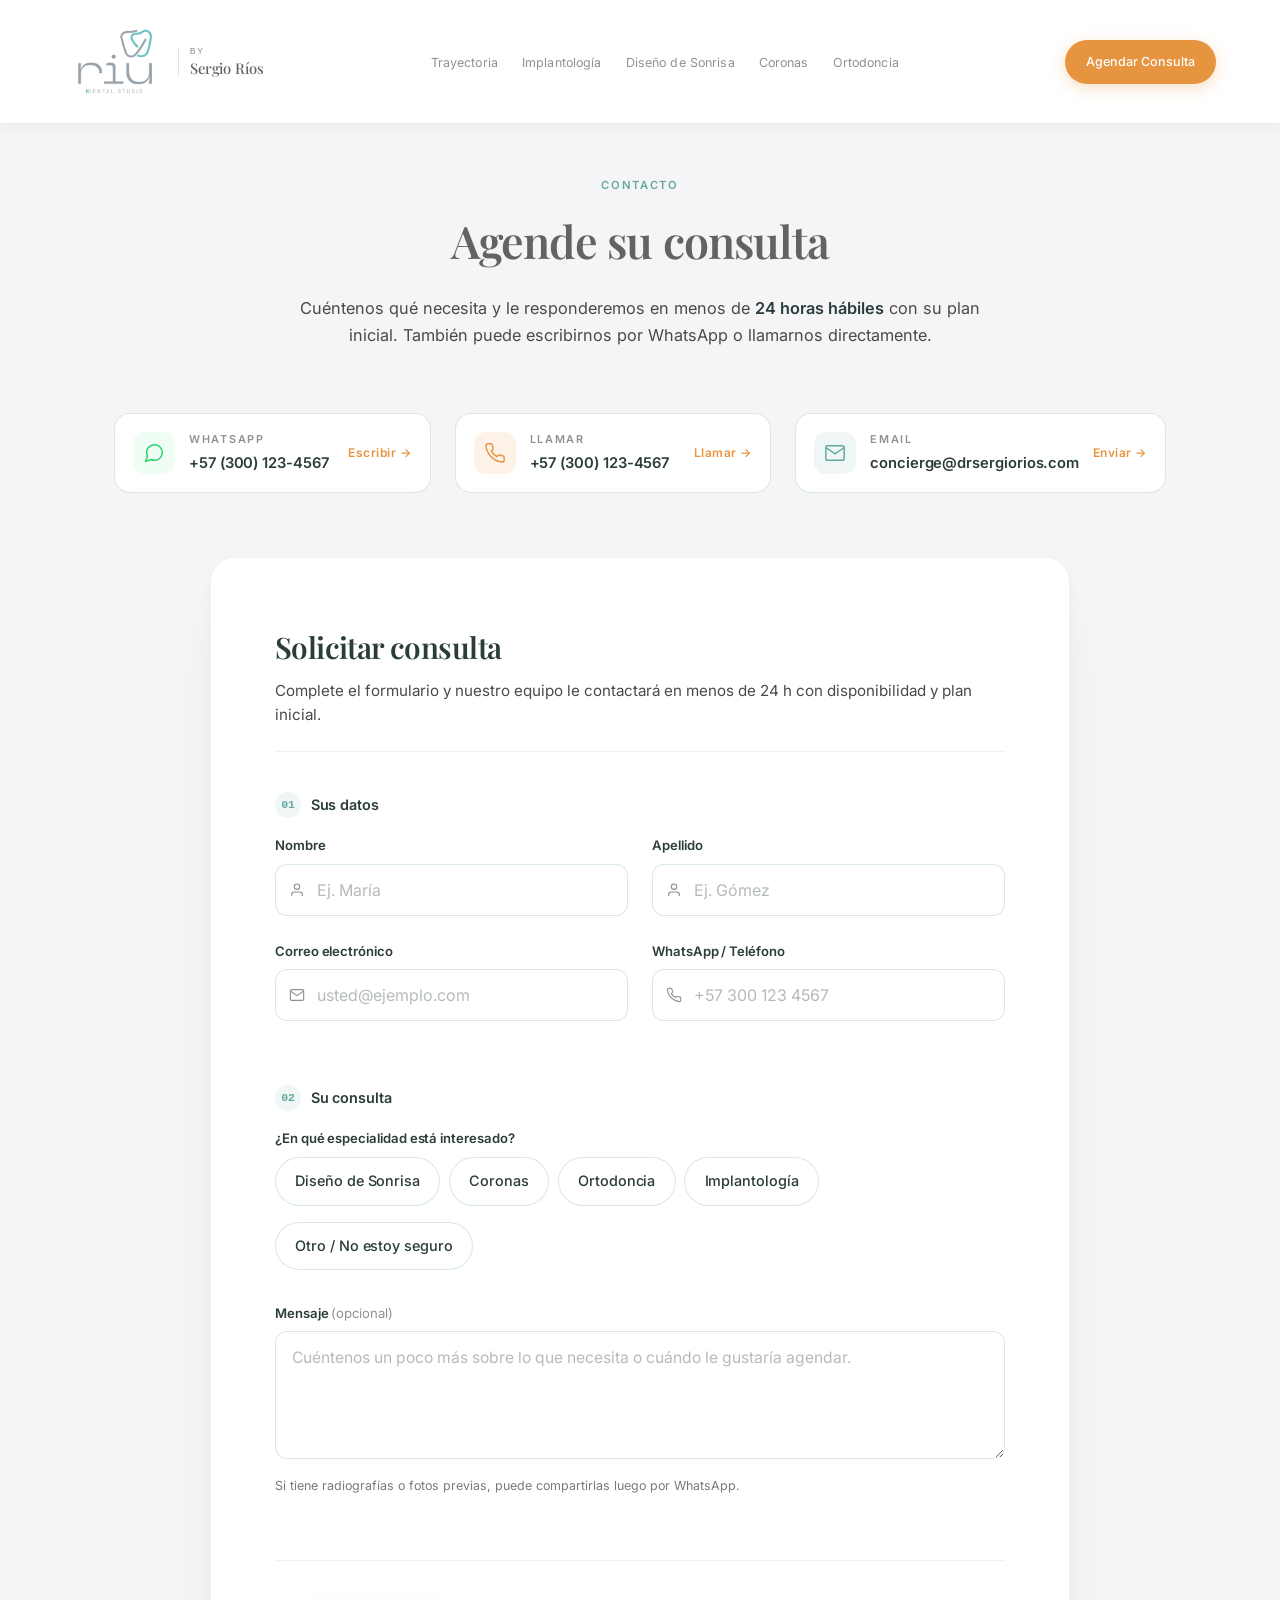
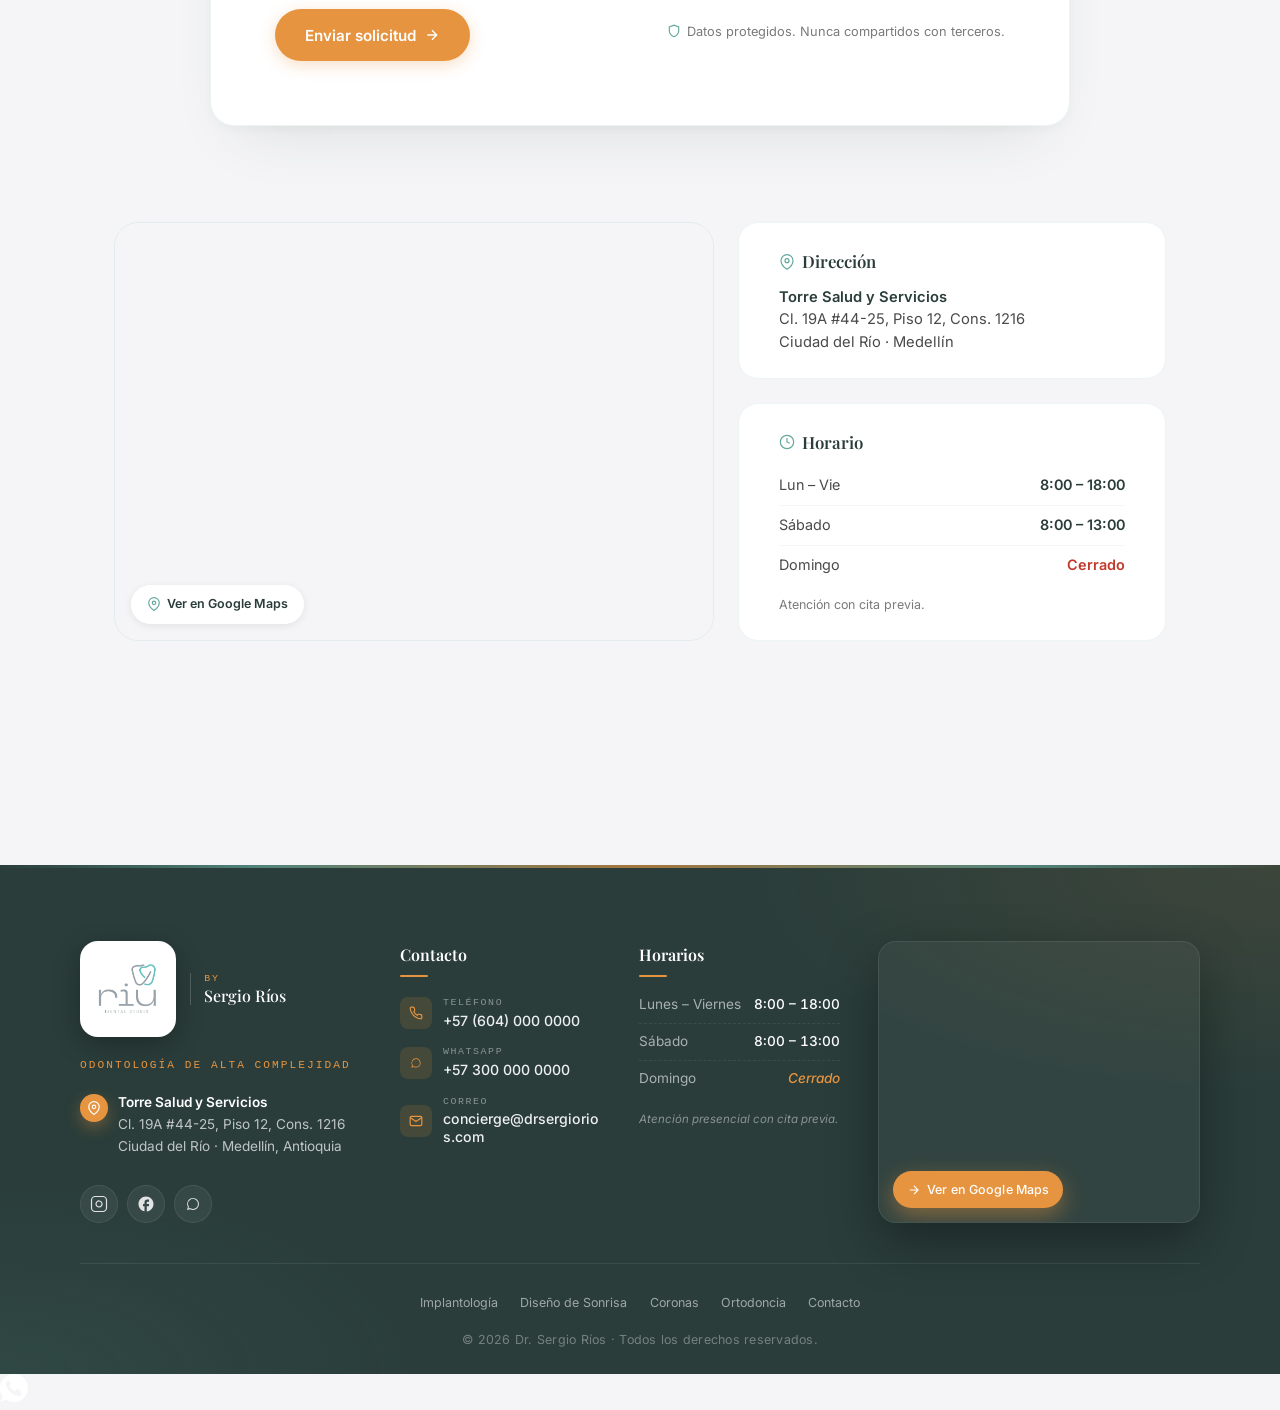
==== commit 2e100b97: "fix(nav): quitar 'Turismo Médico' del nav, mobile menu y footer de contacto El sitio ya no tiene sec" ====
--- a/contacto.html
+++ b/contacto.html
@@ -26,7 +26,6 @@
           <li><a href="index.html#diseno-sonrisa">Diseño de Sonrisa</a></li>
           <li><a href="index.html#rehabilitacion">Coronas</a></li>
           <li><a href="index.html#ortodoncia">Ortodoncia</a></li>
-          <li><a href="index.html#turismo">Turismo Médico</a></li>
         </ul>
         <a href="contacto.html" class="nav__cta">Agendar Consulta</a>
         <button class="nav__hamburger" id="hamburger" aria-label="Menú" aria-expanded="false" aria-controls="mobileMenu"><span></span><span></span><span></span></button>
@@ -40,7 +39,6 @@
       <li><a href="index.html#diseno-sonrisa">Diseño de Sonrisa</a></li>
       <li><a href="index.html#rehabilitacion">Coronas</a></li>
       <li><a href="index.html#ortodoncia">Ortodoncia</a></li>
-      <li><a href="index.html#turismo">Turismo Médico</a></li>
     </ul>
   </div>
 
@@ -273,7 +271,6 @@
           <li><a href="index.html#diseno-sonrisa">Diseño de Sonrisa</a></li>
           <li><a href="index.html#rehabilitacion">Coronas</a></li>
           <li><a href="index.html#ortodoncia">Ortodoncia</a></li>
-          <li><a href="index.html#turismo">Turismo Médico</a></li>
           <li><a href="contacto.html">Contacto</a></li>
         </ul>
         <p class="footer__copyright">&copy; 2026 Dr. Sergio Ríos · Todos los derechos reservados.</p>
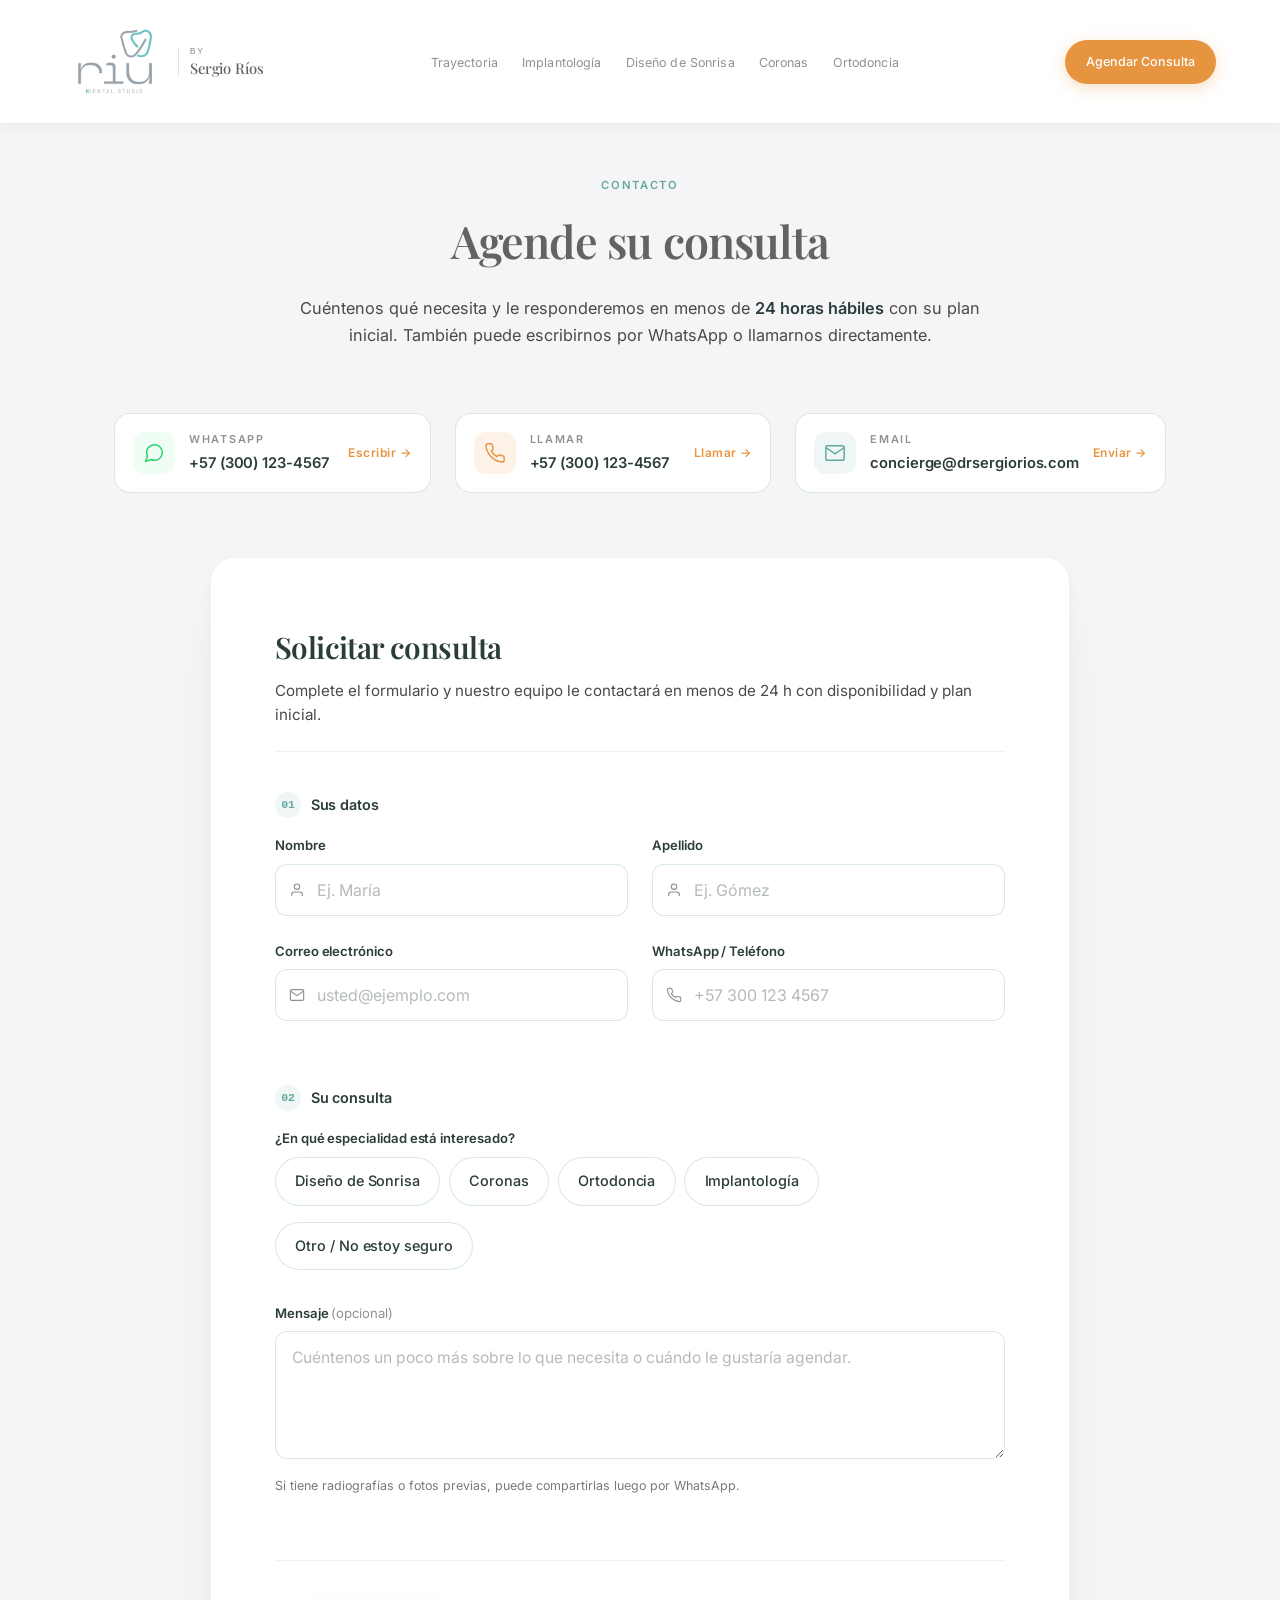
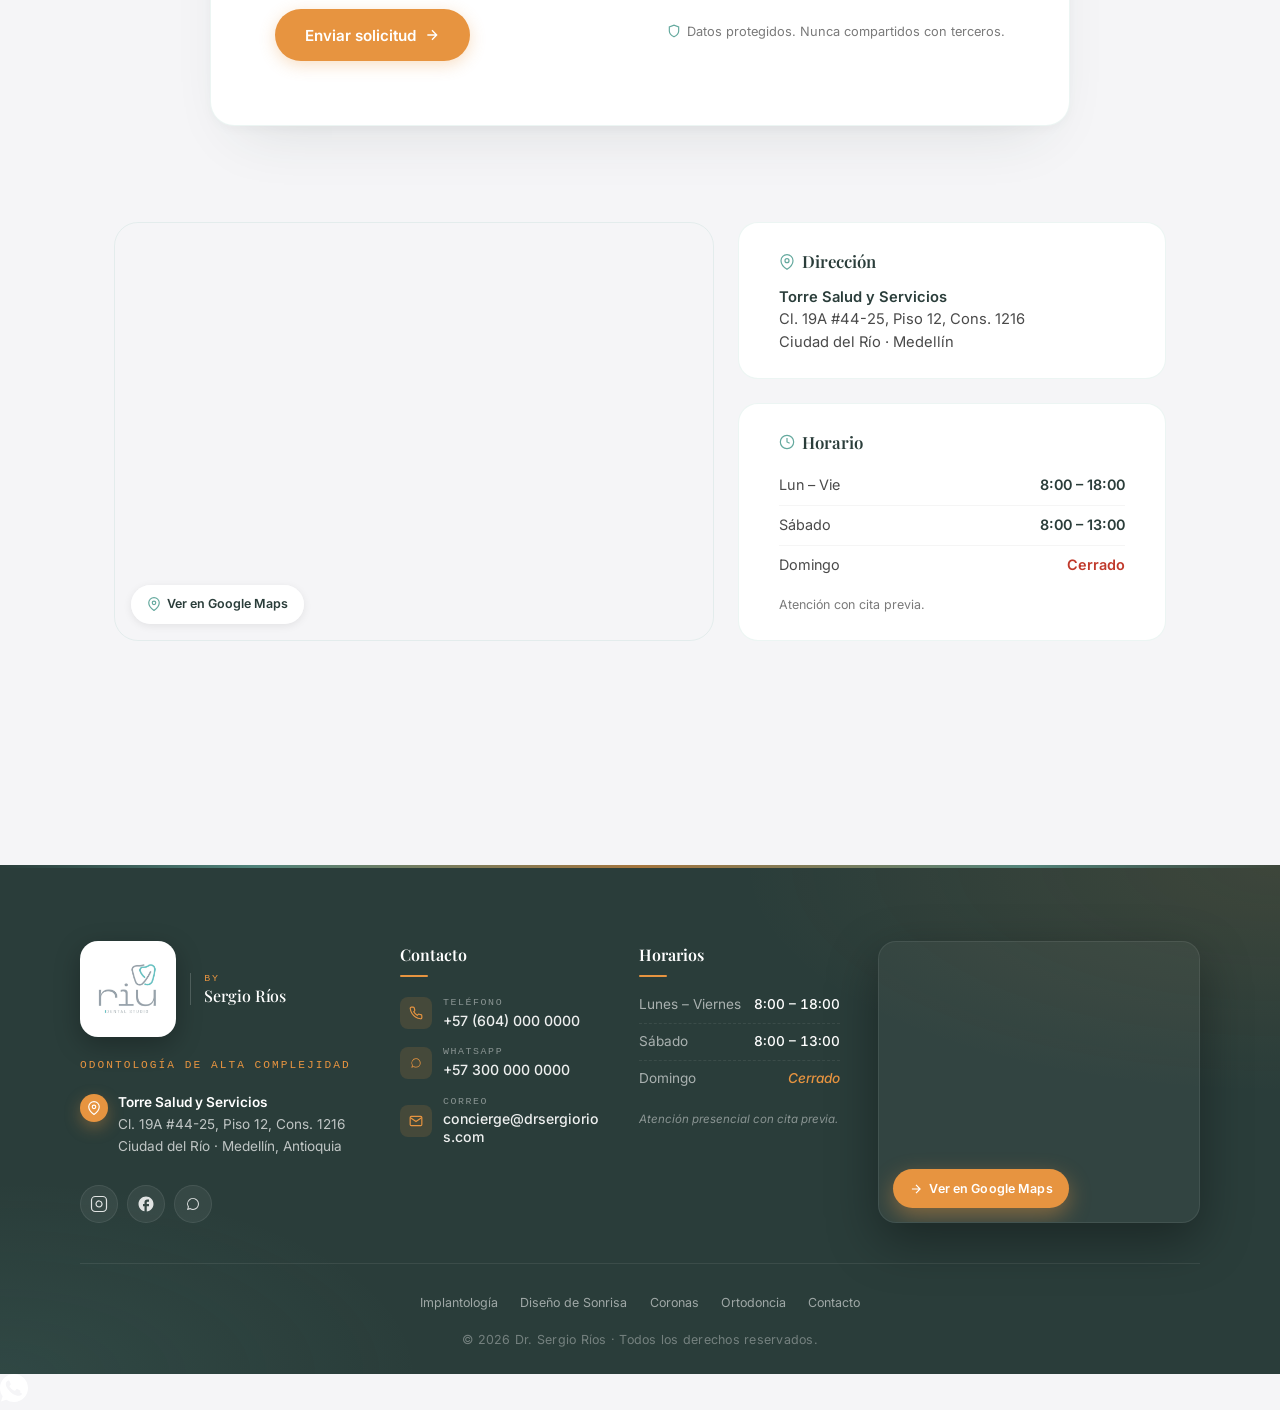
==== commit c921db5b: "fix(quality): code review fixes — broken anchor, invalid HTML, a11y, dead code Findings de revisión " ====
--- a/contacto.html
+++ b/contacto.html
@@ -5,11 +5,13 @@
   <meta name="viewport" content="width=device-width, initial-scale=1.0">
   <title>Contacto | Dr. Sergio Ríos</title>
   <meta name="description" content="Agende su consulta con el Dr. Sergio Ríos en Medellín.">
+  <link rel="icon" type="image/png" href="img/RIU.png">
+  <link rel="apple-touch-icon" href="img/RIU.png">
   <meta name="theme-color" content="#f4faf9">
   <link rel="preconnect" href="https://fonts.googleapis.com">
   <link rel="preconnect" href="https://fonts.gstatic.com" crossorigin>
   <link href="https://fonts.googleapis.com/css2?family=Playfair+Display:ital,wght@0,400;0,500;0,600;0,700;1,400;1,500&family=Inter:wght@300;400;500;600&display=swap" rel="stylesheet">
-  <link rel="stylesheet" href="css/styles.css?v=56">
+  <link rel="stylesheet" href="css/styles.css?v=58">
 </head>
 <body class="body--contact">
 
@@ -32,7 +34,7 @@
       </div>
     </nav>
   </header>
-  <div class="mobile-menu" id="mobileMenu" role="dialog" aria-hidden="true">
+  <div class="mobile-menu" id="mobileMenu" role="dialog" aria-label="Menú de navegación" aria-hidden="true">
     <ul class="mobile-menu__links">
       <li><a href="index.html#trayectoria">Trayectoria</a></li>
       <li><a href="index.html#implantologia">Implantología</a></li>
@@ -181,13 +183,13 @@
 
       <!-- ══ INFO ROW: Map + Hours + Address ══ -->
       <div class="ct__info">
-        <a class="ct__info-map" href="https://www.google.com/maps/search/?api=1&query=Salud%20y%20Servicios%20Cl.%2019a%20%2344-25%20El%20Poblado%20Medellin" target="_blank" rel="noopener noreferrer" aria-label="Abrir en Google Maps">
+        <div class="ct__info-map">
           <iframe src="https://maps.google.com/maps?q=Torre%20Salud%20y%20Servicios%20Cl.%2019A%20%2344-25%20Ciudad%20del%20R%C3%ADo%20Medell%C3%ADn&t=&z=17&ie=UTF8&iwloc=&output=embed" width="100%" height="100%" style="border:0;" allowfullscreen="" loading="lazy" referrerpolicy="no-referrer-when-downgrade" title="Ubicación del consultorio"></iframe>
-          <span class="ct__map-label">
+          <a class="ct__map-label" href="https://www.google.com/maps/search/?api=1&query=Torre+Salud+y+Servicios+Cl+19A+44-25+Ciudad+del+R%C3%ADo+Medell%C3%ADn" target="_blank" rel="noopener noreferrer">
             <svg width="14" height="14" viewBox="0 0 24 24" fill="none" stroke="currentColor" stroke-width="2"><path d="M21 10c0 7-9 13-9 13s-9-6-9-13a9 9 0 0118 0z"/><circle cx="12" cy="10" r="3"/></svg>
             Ver en Google Maps
-          </span>
-        </a>
+          </a>
+        </div>
         <div class="ct__info-side">
           <div class="ct__info-card">
             <h3 class="ct__info-title">
@@ -259,10 +261,10 @@
           <p class="footer__hours-note">Atención presencial con cita previa.</p>
         </div>
 
-        <a class="footer__map" href="https://www.google.com/maps/search/?api=1&query=Salud%20y%20Servicios%20Cl.%2019a%20%2344-25%20El%20Poblado%20Medellin" target="_blank" rel="noopener noreferrer" aria-label="Abrir ubicación en Google Maps">
+        <div class="footer__map">
           <iframe src="https://maps.google.com/maps?q=Torre%20Salud%20y%20Servicios%20Cl.%2019A%20%2344-25%20Ciudad%20del%20R%C3%ADo%20Medell%C3%ADn&t=&z=16&ie=UTF8&iwloc=&output=embed" width="100%" height="100%" style="border:0;" allowfullscreen="" loading="lazy" referrerpolicy="no-referrer-when-downgrade" title="Ubicación del consultorio"></iframe>
-          <span class="footer__map-cta"><svg width="14" height="14" viewBox="0 0 24 24" fill="none" stroke="currentColor" stroke-width="2"><path d="M5 12h14M12 5l7 7-7 7"/></svg> Ver en Google Maps</span>
-        </a>
+          <a class="footer__map-cta" href="https://www.google.com/maps/search/?api=1&query=Torre+Salud+y+Servicios+Cl+19A+44-25+Ciudad+del+R%C3%ADo+Medell%C3%ADn" target="_blank" rel="noopener noreferrer"><svg width="14" height="14" viewBox="0 0 24 24" fill="none" stroke="currentColor" stroke-width="2"><path d="M5 12h14M12 5l7 7-7 7"/></svg> Ver en Google Maps</a>
+        </div>
       </div>
 
       <div class="footer__bottom">
--- a/css/styles.css
+++ b/css/styles.css
@@ -2321,96 +2321,7 @@
   color: var(--secondary);
 }
 
-/* ═══════════════════════════════════════════════════════════ */
-/* TURISMO MÉDICO                                             */
-/* ═══════════════════════════════════════════════════════════ */
-.turismo {
-  padding: var(--space-3xl) 0;
-  background: var(--bg-white);
-}
-
-.turismo__banner {
-  background: linear-gradient(145deg, var(--bg-dark), #1d2e2b);
-  border-radius: var(--radius-xl);
-  padding: var(--space-2xl) var(--space-xl);
-  position: relative;
-  overflow: hidden;
-}
-
-.turismo__orb {
-  position: absolute;
-  top: -40%;
-  right: -8%;
-  width: 450px;
-  height: 450px;
-  background: radial-gradient(circle, rgba(100, 169, 158, 0.18), transparent 70%);
-  border-radius: 50%;
-  pointer-events: none;
-}
-
-.turismo__content {
-  position: relative;
-  z-index: var(--z-base);
-  max-width: 700px;
-}
-
-.turismo__title {
-  font-family: var(--font-display);
-  font-size: clamp(2rem, 4vw, 2.8rem);
-  font-weight: 600;
-  color: #fff;
-  line-height: 1.15;
-  margin-bottom: var(--space-md);
-}
-
-.turismo__title em {
-  font-style: italic;
-  color: var(--accent);
-}
-
-.turismo__desc {
-  font-size: 1.05rem;
-  color: rgba(255, 255, 255, 0.65);
-  line-height: 1.8;
-  margin-bottom: var(--space-lg);
-}
-
-.turismo__features {
-  display: flex;
-  flex-direction: column;
-  gap: var(--space-md);
-  margin-bottom: var(--space-lg);
-}
-
-.turismo__feature {
-  display: flex;
-  gap: var(--space-md);
-  align-items: flex-start;
-}
-
-.turismo__feature-icon {
-  flex-shrink: 0;
-  width: 52px;
-  height: 52px;
-  display: flex;
-  align-items: center;
-  justify-content: center;
-  background: rgba(100, 169, 158, 0.15);
-  border-radius: var(--radius-md);
-}
-
-.turismo__feature h3 {
-  font-family: var(--font-display);
-  font-size: 1.05rem;
-  font-weight: 600;
-  color: #fff;
-  margin-bottom: 0.15rem;
-}
-
-.turismo__feature p {
-  font-size: 0.85rem;
-  color: rgba(255, 255, 255, 0.55);
-}
+/* Note: Turismo Médico CSS removed — section no longer in HTML */
 
 /* ═══════════════════════════════════════════════════════════ */
 /* CTA FINAL                                                  */
@@ -2798,10 +2709,6 @@
   100% { transform: translate(20px, -15px); }
 }
 
-.turismo__orb {
-  animation: orbFloat 12s ease-in-out infinite alternate;
-}
-
 /* Service feature icons — subtle pulse on hover */
 .service__feature-icon {
   transition: background var(--transition), transform 0.3s var(--ease);
@@ -2812,8 +2719,10 @@
 }
 
 /* CTA Final — subtle floating animation */
-.cta-final__card {
-  animation: ctaFloat 4s ease-in-out infinite alternate;
+@media (prefers-reduced-motion: no-preference) {
+  .cta-final__card {
+    animation: ctaFloat 4s ease-in-out infinite alternate;
+  }
 }
 
 @keyframes ctaFloat {
@@ -2908,8 +2817,6 @@
   .svc__stats { flex-direction: column; gap: var(--space-sm); }
   .svc__img-accent { display: none; }
 
-  .turismo__banner { padding: var(--space-xl) var(--space-md); }
-
   .galeria__grid { grid-template-columns: 1fr; }
   .galeria__label { font-size: 0.7rem; }
 
@@ -2935,7 +2842,6 @@
 
   .svc,
   .trayectoria,
-  .turismo,
   .galeria,
   .testimonials,
   .cta-final { padding: var(--space-xl) 0; }
@@ -6369,458 +6275,6 @@
 }
 
 /* ═══════════════════════════════════════════════════════════ */
-/* TURISMO MÉDICO v2 — Split with Medellin image + glass cards */
-/* ═══════════════════════════════════════════════════════════ */
-
-.turismo--v2 .turismo__banner {
-  padding: 0 !important;
-  overflow: hidden;
-  position: relative;
-  border-radius: 32px;
-}
-
-.turismo__split {
-  display: grid;
-  grid-template-columns: 1fr 1.05fr;
-  gap: 0;
-  align-items: stretch;
-  min-height: 640px;
-  position: relative;
-  z-index: 2;
-}
-
-/* ── LEFT content ─────────────────────────────────── */
-.turismo--v2 .turismo__content {
-  padding: clamp(2rem, 4vw, 3.5rem);
-  text-align: left !important;
-  max-width: none !important;
-  display: flex;
-  flex-direction: column;
-  gap: 1.25rem;
-}
-
-.turismo--v2 .turismo__title {
-  font-size: clamp(1.75rem, 3.5vw, 2.6rem) !important;
-  line-height: 1.05 !important;
-  margin: 0.25rem 0 0.5rem !important;
-  text-align: left !important;
-}
-
-.turismo--v2 .turismo__desc {
-  max-width: 520px;
-  margin: 0 0 0.5rem !important;
-  text-align: left !important;
-}
-
-/* Stats row with counter */
-.turismo__stats {
-  display: grid;
-  grid-template-columns: repeat(3, 1fr);
-  gap: 0;
-  border-top: 1px solid rgba(255,255,255,0.12);
-  border-bottom: 1px solid rgba(255,255,255,0.12);
-  padding: 1.25rem 0;
-  margin: 0.5rem 0 0.5rem;
-}
-
-.turismo__stat {
-  padding: 0 1rem;
-  border-right: 1px solid rgba(255,255,255,0.08);
-  display: flex;
-  flex-wrap: wrap;
-  align-items: baseline;
-  gap: 0.15rem;
-}
-
-.turismo__stat:first-child { padding-left: 0; }
-.turismo__stat:last-child { padding-right: 0; border-right: none; }
-
-.turismo__stat-num {
-  font-family: var(--font-display);
-  font-size: clamp(2rem, 3.2vw, 2.75rem);
-  font-weight: 500;
-  font-style: italic;
-  color: #fff;
-  line-height: 1;
-  letter-spacing: -0.03em;
-  font-variant-numeric: tabular-nums;
-}
-
-.turismo__stat-suffix {
-  font-family: var(--font-display);
-  font-size: clamp(1.25rem, 2vw, 1.5rem);
-  font-weight: 500;
-  font-style: italic;
-  color: var(--accent, #64a99e);
-  line-height: 1;
-  margin-right: 0.1rem;
-}
-
-.turismo__stat-label {
-  font-family: var(--font-body);
-  font-size: 0.72rem;
-  color: rgba(255,255,255,0.8);
-  line-height: 1.3;
-  letter-spacing: 0.01em;
-  width: 100%;
-  margin-top: 0.3rem;
-  text-transform: none;
-}
-
-.turismo__stat-label span {
-  color: rgba(255,255,255,0.45);
-  font-size: 0.68rem;
-}
-
-/* Journey timeline */
-.turismo__journey {
-  margin-top: 0.5rem;
-}
-
-.turismo__journey-label {
-  font-family: var(--vo-mono, ui-monospace, monospace);
-  font-size: 0.68rem;
-  letter-spacing: 0.18em;
-  text-transform: uppercase;
-  color: rgba(255,255,255,0.55);
-  margin: 0 0 0.75rem;
-}
-
-.turismo__steps {
-  list-style: none;
-  margin: 0;
-  padding: 0;
-  display: grid;
-  grid-template-columns: repeat(4, 1fr);
-  gap: 0.5rem;
-  counter-reset: step;
-  position: relative;
-}
-
-.turismo__step {
-  position: relative;
-  padding: 0.75rem 0.5rem 0.75rem 0;
-  transition: transform 0.3s var(--tpl-ease, cubic-bezier(0.22,1,0.36,1));
-  cursor: default;
-}
-
-.turismo__step:not(:last-child)::after {
-  content: '';
-  position: absolute;
-  top: 1.15rem;
-  right: 0;
-  width: 6px;
-  height: 1px;
-  background: rgba(255,255,255,0.25);
-}
-
-.turismo__step:hover {
-  transform: translateY(-2px);
-}
-
-.turismo__step-num {
-  display: block;
-  font-family: var(--vo-mono, ui-monospace, monospace);
-  font-size: 0.62rem;
-  letter-spacing: 0.16em;
-  color: var(--accent, #64a99e);
-  margin-bottom: 0.5rem;
-  font-weight: 500;
-  transition: color 0.3s ease;
-}
-
-.turismo__step:hover .turismo__step-num {
-  color: var(--cta, #e79440);
-}
-
-.turismo__step-content h4 {
-  font-family: var(--font-body);
-  font-size: 0.88rem;
-  font-weight: 500;
-  color: #fff;
-  margin: 0 0 0.2rem;
-  letter-spacing: -0.005em;
-}
-
-.turismo__step-content p {
-  font-family: var(--font-body);
-  font-size: 0.72rem;
-  color: rgba(255,255,255,0.55);
-  margin: 0;
-  line-height: 1.4;
-}
-
-/* Actions */
-.turismo--v2 .turismo__actions {
-  display: flex;
-  flex-wrap: wrap;
-  gap: 0.75rem;
-  margin-top: 0.5rem;
-}
-
-.turismo--v2 .turismo__actions .btn--primary {
-  background: var(--cta) !important;
-  color: #fff !important;
-  box-shadow: 0 4px 16px rgba(231, 148, 64, 0.35);
-}
-
-.turismo--v2 .turismo__actions .btn--primary:hover {
-  background: var(--cta-hover) !important;
-  transform: translateY(-2px);
-}
-
-/* ── RIGHT visual ─────────────────────────────────── */
-.turismo__visual {
-  position: relative;
-  display: flex;
-  flex-direction: column;
-  padding: clamp(1.5rem, 3vw, 2.25rem);
-  gap: 1rem;
-}
-
-.turismo__image-wrap {
-  position: relative;
-  flex: 1 1 auto;
-  border-radius: 20px;
-  overflow: hidden;
-  min-height: 380px;
-  box-shadow: 0 20px 50px rgba(0,0,0,0.4);
-}
-
-.turismo__image-wrap img {
-  width: 100%;
-  height: 100%;
-  object-fit: cover;
-  display: block;
-  transition: transform 1.5s cubic-bezier(0.22, 1, 0.36, 1);
-  will-change: transform;
-}
-
-.turismo__image-wrap:hover img {
-  transform: scale(1.05);
-}
-
-/* Pin badge top-left */
-.turismo__pin {
-  position: absolute;
-  top: 1.25rem;
-  left: 1.25rem;
-  display: inline-flex;
-  align-items: center;
-  gap: 0.5rem;
-  padding: 0.5rem 0.85rem;
-  background: rgba(10, 10, 10, 0.65);
-  backdrop-filter: blur(14px);
-  -webkit-backdrop-filter: blur(14px);
-  border: 1px solid rgba(255,255,255,0.18);
-  border-radius: 9999px;
-  font-family: var(--font-body);
-  font-size: 0.78rem;
-  color: #fff;
-  letter-spacing: 0.02em;
-  z-index: 3;
-}
-
-.turismo__pin svg {
-  color: var(--cta, #e79440);
-  flex-shrink: 0;
-}
-
-/* Glass cards floating */
-.turismo__glass {
-  position: absolute;
-  padding: 0.85rem 1rem;
-  background: rgba(255, 255, 255, 0.15);
-  backdrop-filter: blur(20px) saturate(1.2);
-  -webkit-backdrop-filter: blur(20px) saturate(1.2);
-  border: 1px solid rgba(255,255,255,0.25);
-  border-radius: 14px;
-  box-shadow: 0 10px 30px rgba(0,0,0,0.2);
-  display: flex;
-  flex-direction: column;
-  gap: 0.15rem;
-  min-width: 130px;
-  z-index: 3;
-  transition: transform 0.4s var(--tpl-ease, cubic-bezier(0.22,1,0.36,1));
-}
-
-.turismo__glass:hover {
-  transform: translateY(-3px) scale(1.03);
-}
-
-.turismo__glass-kicker {
-  font-family: var(--vo-mono, ui-monospace, monospace);
-  font-size: 0.58rem;
-  letter-spacing: 0.18em;
-  text-transform: uppercase;
-  color: rgba(255,255,255,0.75);
-}
-
-.turismo__glass-value {
-  font-family: var(--font-display);
-  font-size: 1.2rem;
-  font-weight: 500;
-  color: #fff;
-  line-height: 1.1;
-  letter-spacing: -0.01em;
-}
-
-.turismo__glass-sub {
-  font-family: var(--font-body);
-  font-size: 0.7rem;
-  color: rgba(255,255,255,0.7);
-  line-height: 1.3;
-}
-
-.turismo__glass--1 {
-  bottom: 1.5rem;
-  left: 1.25rem;
-  animation: turismoFloat 5s ease-in-out infinite;
-}
-
-.turismo__glass--2 {
-  top: 4.5rem;
-  right: 1.25rem;
-  animation: turismoFloat 6s ease-in-out infinite 0.8s;
-}
-
-@keyframes turismoFloat {
-  0%, 100% { transform: translateY(0); }
-  50%      { transform: translateY(-6px); }
-}
-
-/* Feature strip compact (under image) */
-.turismo__features--v2 {
-  display: grid !important;
-  grid-template-columns: repeat(3, 1fr) !important;
-  gap: 0.5rem !important;
-  padding: 1rem;
-  background: rgba(255,255,255,0.04);
-  border: 1px solid rgba(255,255,255,0.08);
-  border-radius: 14px;
-  margin: 0 !important;
-}
-
-.turismo--v2 .turismo__feature {
-  padding: 0 !important;
-  background: transparent !important;
-  border: none !important;
-  display: flex !important;
-  align-items: center !important;
-  gap: 0.6rem !important;
-  transition: transform 0.3s ease;
-}
-
-.turismo--v2 .turismo__feature:hover {
-  transform: translateX(2px);
-}
-
-.turismo--v2 .turismo__feature-icon {
-  width: 34px !important;
-  height: 34px !important;
-  background: rgba(100, 169, 158, 0.2) !important;
-  border: 1px solid rgba(100, 169, 158, 0.35) !important;
-  color: var(--accent) !important;
-  border-radius: 10px !important;
-  display: flex !important;
-  align-items: center !important;
-  justify-content: center !important;
-  flex-shrink: 0;
-  transition: background 0.3s ease, transform 0.3s ease;
-}
-
-.turismo--v2 .turismo__feature:hover .turismo__feature-icon {
-  background: var(--accent) !important;
-  transform: scale(1.08);
-}
-
-.turismo--v2 .turismo__feature:hover .turismo__feature-icon svg {
-  stroke: #fff !important;
-}
-
-.turismo--v2 .turismo__feature h3 {
-  font-size: 0.78rem !important;
-  margin: 0 0 0.1rem !important;
-  color: #fff !important;
-  font-weight: 500 !important;
-}
-
-.turismo--v2 .turismo__feature p {
-  font-size: 0.68rem !important;
-  color: rgba(255,255,255,0.55) !important;
-  margin: 0 !important;
-  line-height: 1.3 !important;
-}
-
-/* Section-tag light variant */
-.section-tag.section-tag--light {
-  color: rgba(255,255,255,0.55);
-}
-
-/* ── Responsive ─────────────────────────────────── */
-@media (max-width: 960px) {
-  .turismo__split {
-    grid-template-columns: 1fr;
-    min-height: auto;
-  }
-
-  .turismo__visual {
-    order: -1;
-    padding: 1.5rem 1.5rem 0;
-  }
-
-  .turismo__image-wrap {
-    min-height: 300px;
-    aspect-ratio: 16/10;
-  }
-
-  .turismo__stats {
-    grid-template-columns: 1fr 1fr 1fr;
-  }
-
-  .turismo__stat {
-    padding: 0 0.5rem;
-  }
-
-  .turismo__steps {
-    grid-template-columns: 1fr 1fr;
-    gap: 0.75rem;
-  }
-
-  .turismo__step:not(:last-child)::after { display: none; }
-}
-
-@media (max-width: 560px) {
-  .turismo__stats {
-    grid-template-columns: 1fr;
-    gap: 0.75rem;
-  }
-
-  .turismo__stat {
-    padding: 0.5rem 0;
-    border-right: none;
-    border-bottom: 1px solid rgba(255,255,255,0.08);
-  }
-
-  .turismo__stat:last-child { border-bottom: none; }
-
-  .turismo__steps {
-    grid-template-columns: 1fr;
-  }
-
-  .turismo__glass {
-    padding: 0.6rem 0.8rem;
-    min-width: 110px;
-  }
-
-  .turismo__glass-value { font-size: 1rem; }
-
-  .turismo__features--v2 {
-    grid-template-columns: 1fr !important;
-  }
-}
-
-/* ═══════════════════════════════════════════════════════════ */
 /* SONRISA SHOWCASE — Lagom-style carousel inside tplB         */
 /* 3 sub-treatments with floating badge + progress bar         */
 /* ═══════════════════════════════════════════════════════════ */
@@ -8256,13 +7710,10 @@
   height: 100%;
   min-height: 240px;
   filter: saturate(0.9);
-  transition: filter 0.4s ease, transform 0.6s ease;
-}
-
-.footer__map:hover iframe {
-  filter: saturate(1.05);
-  transform: scale(1.015);
-}
+  transition: filter 0.4s ease;
+}
+
+.footer__map:hover iframe { filter: saturate(1.05); }
 
 .footer__map-cta {
   position: absolute;
@@ -8271,21 +7722,22 @@
   display: inline-flex;
   align-items: center;
   gap: 0.4rem;
-  padding: 0.5rem 0.85rem;
+  padding: 0.55rem 1rem;
   background: var(--cta, #e79440);
   color: #ffffff;
   font-family: var(--font-body);
   font-size: 0.78rem;
-  font-weight: 500;
+  font-weight: 600;
   letter-spacing: 0.01em;
+  text-decoration: none;
   border-radius: 9999px;
   box-shadow: 0 8px 22px rgba(231, 148, 64, 0.45);
-  transition: transform 0.3s ease, box-shadow 0.3s ease;
-  pointer-events: none;
+  transition: transform 0.25s ease, box-shadow 0.25s ease, background 0.25s ease;
   z-index: 2;
 }
 
-.footer__map:hover .footer__map-cta {
+.footer__map-cta:hover {
+  background: var(--cta-hover, #d4832f);
   transform: translateY(-2px);
   box-shadow: 0 12px 28px rgba(231, 148, 64, 0.55);
 }
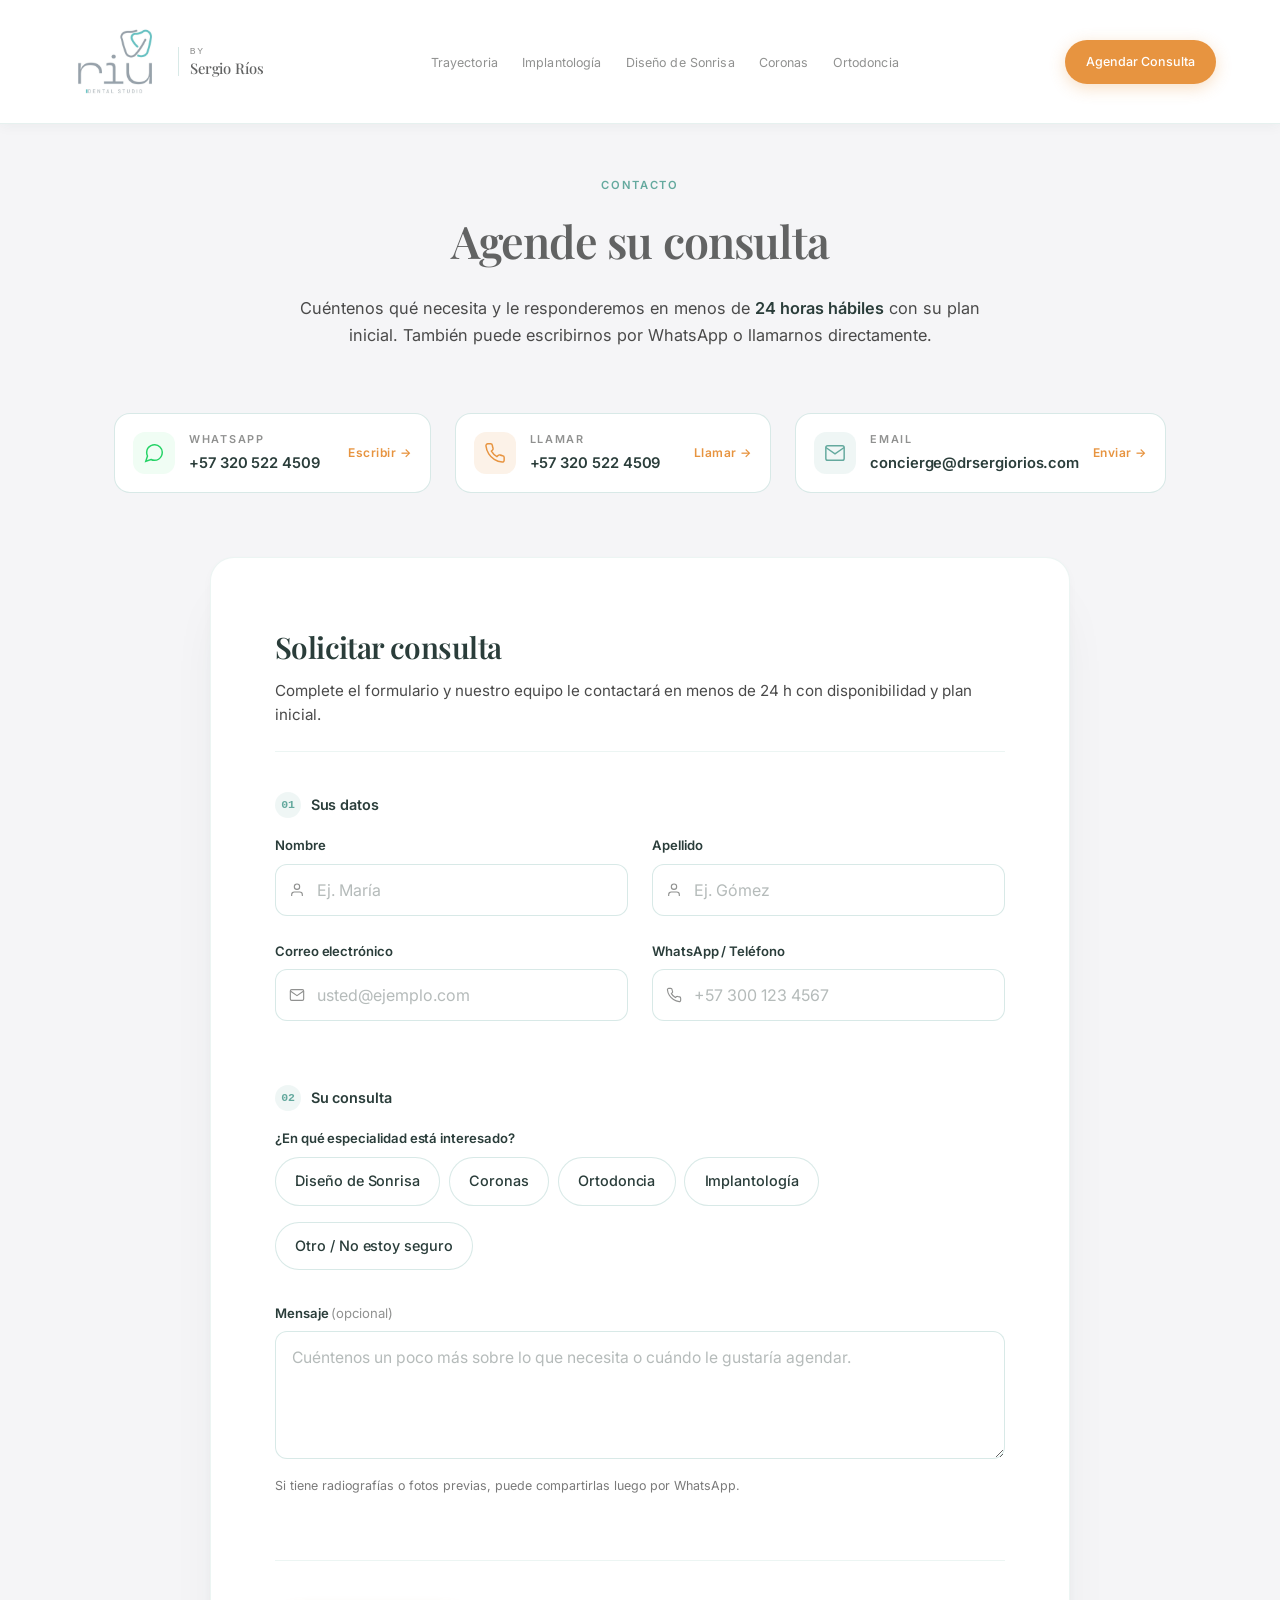
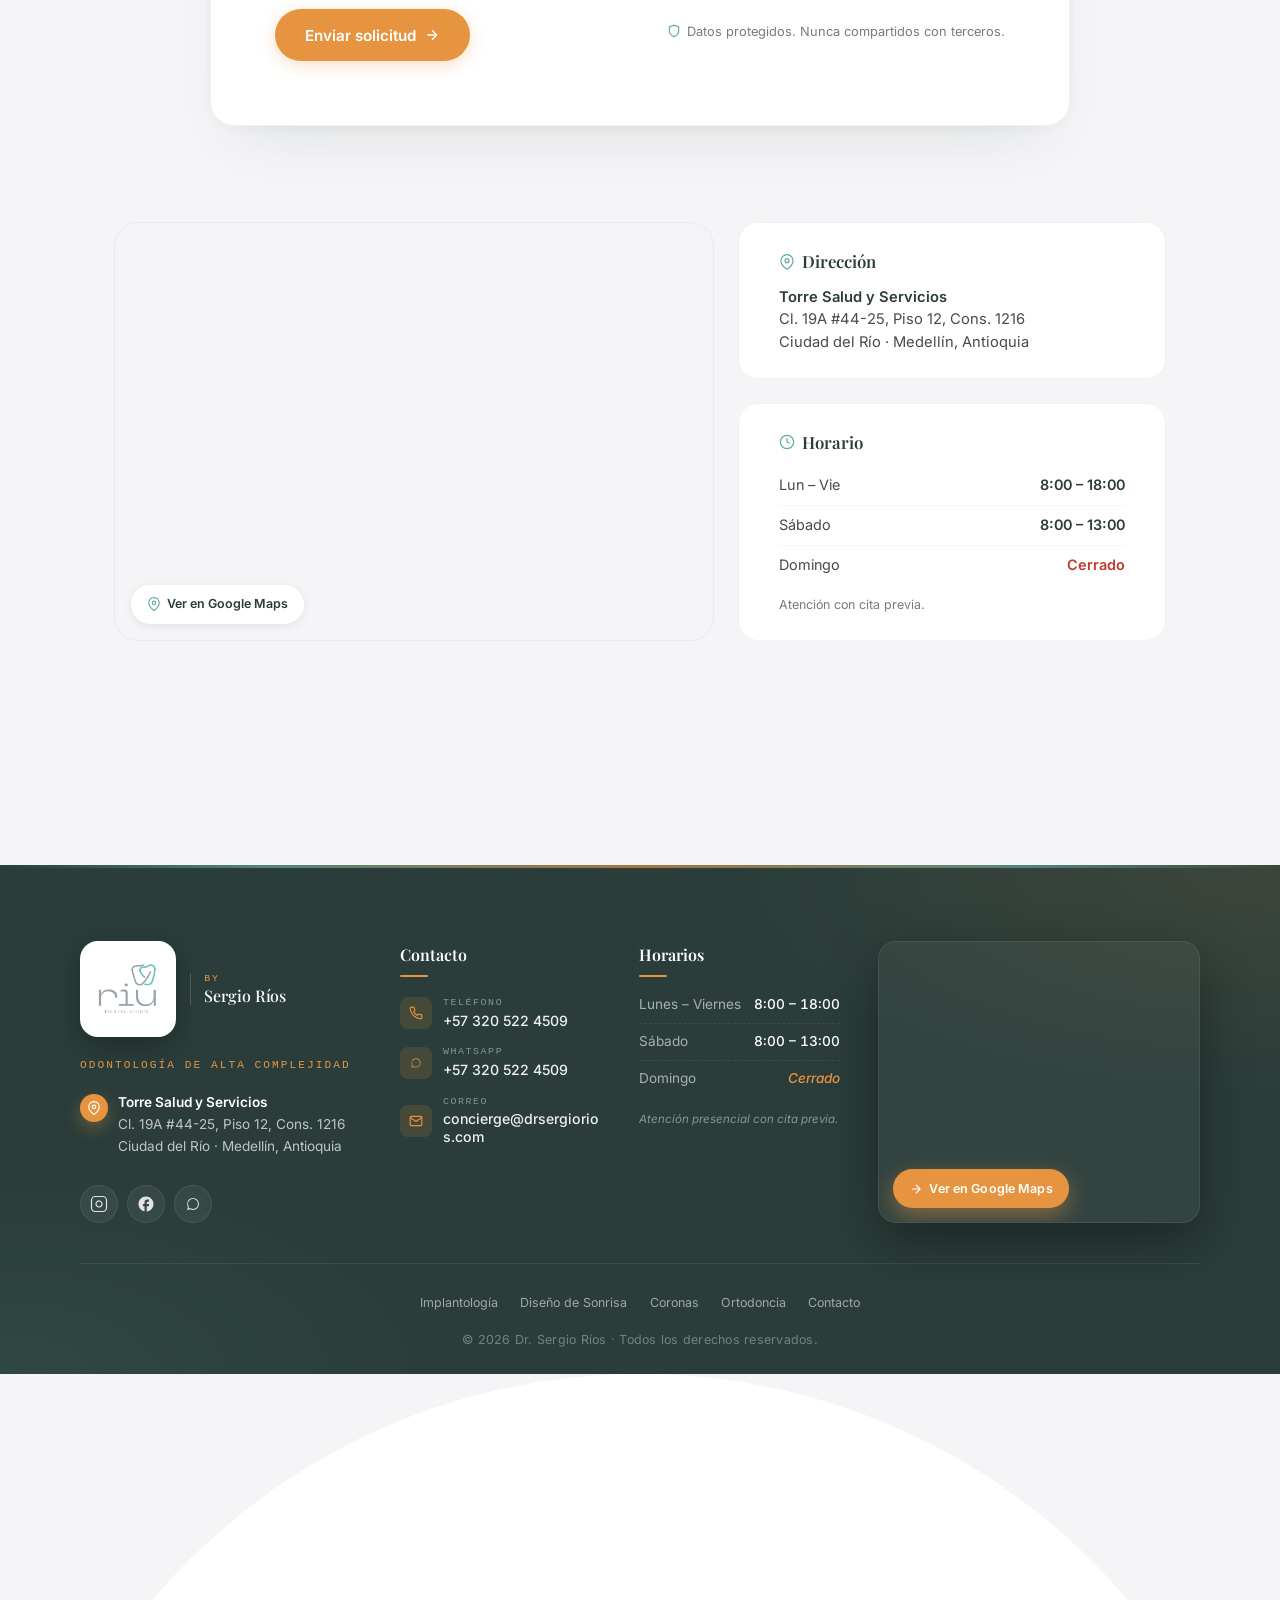
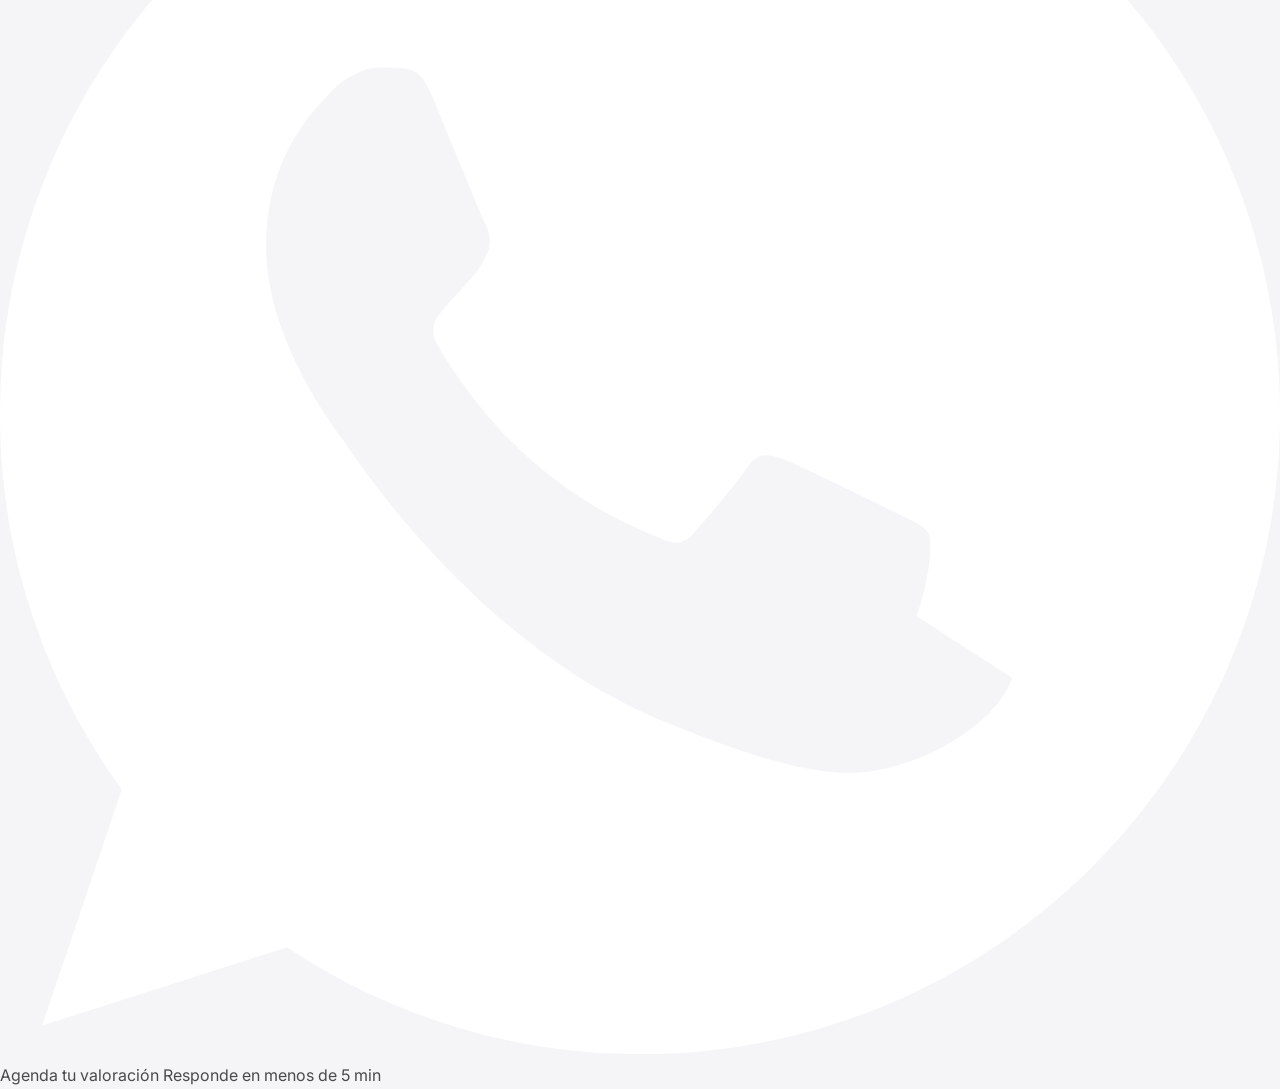
==== commit 51bc3556: "feat(seo+content): pre-launch SEO complete + nuevas imágenes + datos reales ═══ SEO (Fase 1 + Fase 2" ====
--- a/contacto.html
+++ b/contacto.html
@@ -3,15 +3,38 @@
 <head>
   <meta charset="UTF-8">
   <meta name="viewport" content="width=device-width, initial-scale=1.0">
-  <title>Contacto | Dr. Sergio Ríos</title>
-  <meta name="description" content="Agende su consulta con el Dr. Sergio Ríos en Medellín.">
+  <title>Contacto y Agendar Consulta | Dr. Sergio Ríos · Medellín</title>
+  <meta name="description" content="Agende su consulta con el Dr. Sergio Ríos en Medellín. Implantología, diseño de sonrisa, ortodoncia y coronas. WhatsApp directo · Respuesta en 24 h.">
   <link rel="icon" type="image/png" href="img/RIU.png">
   <link rel="apple-touch-icon" href="img/RIU.png">
   <meta name="theme-color" content="#f4faf9">
+  <link rel="canonical" href="https://santiagooptinomics888.github.io/dr-sergio-rios-landing/contacto.html">
+  <meta name="robots" content="index, follow, max-image-preview:large">
+  <meta name="author" content="Dr. Sergio Ríos">
+  <meta name="geo.region" content="CO-ANT">
+  <meta name="geo.placename" content="Medellín">
+
+  <!-- Open Graph / Facebook -->
+  <meta property="og:type" content="article">
+  <meta property="og:locale" content="es_CO">
+  <meta property="og:site_name" content="Dr. Sergio Ríos · Riu Dental Studio">
+  <meta property="og:url" content="https://santiagooptinomics888.github.io/dr-sergio-rios-landing/contacto.html">
+  <meta property="og:title" content="Contacto y Agendar Consulta | Dr. Sergio Ríos · Medellín">
+  <meta property="og:description" content="Agende su consulta con el Dr. Sergio Ríos en Medellín. Implantología, diseño de sonrisa, ortodoncia y coronas. WhatsApp directo · Respuesta en 24 h.">
+  <meta property="og:image" content="https://santiagooptinomics888.github.io/dr-sergio-rios-landing/img/sergio%20rios.png">
+  <meta property="og:image:width" content="1200">
+  <meta property="og:image:height" content="630">
+  <meta property="og:image:alt" content="Dr. Sergio Ríos — Odontólogo Implantólogo en Medellín">
+
+  <!-- Twitter Card -->
+  <meta name="twitter:card" content="summary_large_image">
+  <meta name="twitter:title" content="Contacto y Agendar Consulta | Dr. Sergio Ríos · Medellín">
+  <meta name="twitter:description" content="Agende su consulta con el Dr. Sergio Ríos en Medellín. Implantología, diseño de sonrisa, ortodoncia y coronas. WhatsApp directo · Respuesta en 24 h.">
+  <meta name="twitter:image" content="https://santiagooptinomics888.github.io/dr-sergio-rios-landing/img/sergio%20rios.png">
   <link rel="preconnect" href="https://fonts.googleapis.com">
   <link rel="preconnect" href="https://fonts.gstatic.com" crossorigin>
   <link href="https://fonts.googleapis.com/css2?family=Playfair+Display:ital,wght@0,400;0,500;0,600;0,700;1,400;1,500&family=Inter:wght@300;400;500;600&display=swap" rel="stylesheet">
-  <link rel="stylesheet" href="css/styles.css?v=58">
+  <link rel="stylesheet" href="css/styles.css?v=68">
 </head>
 <body class="body--contact">
 
@@ -56,23 +79,23 @@
 
       <!-- ══ QUICK CONTACT STRIP (3 cards on top) ══ -->
       <div class="ct__quick" role="region" aria-label="Contacto rápido">
-        <a href="https://wa.me/573001234567" class="ct__quick-card ct__quick-card--wa" target="_blank" rel="noopener noreferrer">
+        <a href="https://wa.me/573205224509" class="ct__quick-card ct__quick-card--wa" target="_blank" rel="noopener noreferrer">
           <span class="ct__quick-icon" aria-hidden="true">
             <svg width="22" height="22" viewBox="0 0 24 24" fill="none" stroke="currentColor" stroke-width="1.6"><path d="M21 11.5a8.38 8.38 0 0 1-.9 3.8 8.5 8.5 0 0 1-7.6 4.7 8.38 8.38 0 0 1-3.8-.9L3 21l1.9-5.7a8.38 8.38 0 0 1-.9-3.8 8.5 8.5 0 0 1 4.7-7.6 8.38 8.38 0 0 1 3.8-.9h.5a8.48 8.48 0 0 1 8 8v.5z"/></svg>
           </span>
           <span class="ct__quick-text">
             <span class="ct__quick-kicker">WhatsApp</span>
-            <strong>+57 (300) 123-4567</strong>
+            <strong>+57 320 522 4509</strong>
           </span>
           <span class="ct__quick-cta">Escribir →</span>
         </a>
-        <a href="tel:+573001234567" class="ct__quick-card ct__quick-card--phone">
+        <a href="tel:+573205224509" class="ct__quick-card ct__quick-card--phone">
           <span class="ct__quick-icon" aria-hidden="true">
             <svg width="22" height="22" viewBox="0 0 24 24" fill="none" stroke="currentColor" stroke-width="1.6"><path d="M22 16.92v3a2 2 0 0 1-2.18 2 19.79 19.79 0 0 1-8.63-3.07 19.5 19.5 0 0 1-6-6 19.79 19.79 0 0 1-3.07-8.67A2 2 0 0 1 4.11 2h3a2 2 0 0 1 2 1.72c.127.96.362 1.9.7 2.81a2 2 0 0 1-.45 2.11L8.09 9.91a16 16 0 0 0 6 6l1.27-1.27a2 2 0 0 1 2.11-.45c.91.338 1.85.573 2.81.7A2 2 0 0 1 22 16.92z"/></svg>
           </span>
           <span class="ct__quick-text">
             <span class="ct__quick-kicker">Llamar</span>
-            <strong>+57 (300) 123-4567</strong>
+            <strong>+57 320 522 4509</strong>
           </span>
           <span class="ct__quick-cta">Llamar →</span>
         </a>
@@ -199,7 +222,7 @@
             <address class="ct__info-body">
               <strong>Torre Salud y Servicios</strong><br>
               Cl. 19A #44-25, Piso 12, Cons. 1216<br>
-              Ciudad del Río · Medellín
+              Ciudad del Río · Medellín, Antioquia
             </address>
           </div>
           <div class="ct__info-card">
@@ -238,15 +261,15 @@
           <div class="footer__social" aria-label="Redes sociales">
             <a href="https://www.instagram.com/sergirios/" target="_blank" rel="noopener noreferrer" aria-label="Instagram"><svg width="18" height="18" viewBox="0 0 24 24" fill="none" stroke="currentColor" stroke-width="1.6" aria-hidden="true"><rect x="2" y="2" width="20" height="20" rx="5" ry="5"/><path d="M16 11.37A4 4 0 1 1 12.63 8 4 4 0 0 1 16 11.37z"/><line x1="17.5" y1="6.5" x2="17.51" y2="6.5"/></svg></a>
             <a href="https://www.facebook.com/" target="_blank" rel="noopener noreferrer" aria-label="Facebook"><svg width="18" height="18" viewBox="0 0 24 24" fill="currentColor" aria-hidden="true"><path d="M22 12c0-5.52-4.48-10-10-10S2 6.48 2 12c0 4.84 3.44 8.87 8 9.8V15H8v-3h2V9.5C10 7.57 11.57 6 13.5 6H16v3h-2c-.55 0-1 .45-1 1v2h3v3h-3v6.95c5.05-.5 9-4.76 9-9.95z"/></svg></a>
-            <a href="https://wa.me/573000000000" target="_blank" rel="noopener noreferrer" aria-label="WhatsApp"><svg width="18" height="18" viewBox="0 0 24 24" fill="currentColor" aria-hidden="true"><path d="M17.6 6.32A7.85 7.85 0 0 0 12.05 4a7.94 7.94 0 0 0-6.88 11.92L4 20l4.18-1.1a7.94 7.94 0 0 0 3.86 1h.01a7.94 7.94 0 0 0 7.94-7.93 7.86 7.86 0 0 0-2.39-5.65zm-5.55 12.2h-.01a6.6 6.6 0 0 1-3.36-.92l-.24-.14-2.48.65.66-2.42-.16-.25a6.59 6.59 0 0 1 10.24-8.16 6.55 6.55 0 0 1 1.93 4.66 6.6 6.6 0 0 1-6.58 6.58z"/></svg></a>
+            <a href="https://wa.me/573205224509" target="_blank" rel="noopener noreferrer" aria-label="WhatsApp"><svg width="18" height="18" viewBox="0 0 24 24" fill="currentColor" aria-hidden="true"><path d="M17.6 6.32A7.85 7.85 0 0 0 12.05 4a7.94 7.94 0 0 0-6.88 11.92L4 20l4.18-1.1a7.94 7.94 0 0 0 3.86 1h.01a7.94 7.94 0 0 0 7.94-7.93 7.86 7.86 0 0 0-2.39-5.65zm-5.55 12.2h-.01a6.6 6.6 0 0 1-3.36-.92l-.24-.14-2.48.65.66-2.42-.16-.25a6.59 6.59 0 0 1 10.24-8.16 6.55 6.55 0 0 1 1.93 4.66 6.6 6.6 0 0 1-6.58 6.58z"/></svg></a>
           </div>
         </div>
 
         <div class="footer__col">
           <h4>Contacto</h4>
           <ul class="footer__contact-list">
-            <li><a href="tel:+576040000000"><span class="footer__ico"><svg width="14" height="14" viewBox="0 0 24 24" fill="none" stroke="currentColor" stroke-width="2"><path d="M22 16.92v3a2 2 0 0 1-2.18 2 19.79 19.79 0 0 1-8.63-3.07 19.5 19.5 0 0 1-6-6 19.79 19.79 0 0 1-3.07-8.67A2 2 0 0 1 4.11 2h3a2 2 0 0 1 2 1.72c.13.96.36 1.9.7 2.81a2 2 0 0 1-.45 2.11L8.09 9.91a16 16 0 0 0 6 6l1.27-1.27a2 2 0 0 1 2.11-.45c.91.34 1.85.57 2.81.7A2 2 0 0 1 22 16.92z"/></svg></span><span class="footer__contact-text"><span class="footer__contact-kicker">Teléfono</span><strong>+57 (604) 000 0000</strong></span></a></li>
-            <li><a href="https://wa.me/573000000000" target="_blank" rel="noopener noreferrer"><span class="footer__ico"><svg width="14" height="14" viewBox="0 0 24 24" fill="currentColor"><path d="M17.6 6.32A7.85 7.85 0 0 0 12.05 4a7.94 7.94 0 0 0-6.88 11.92L4 20l4.18-1.1a7.94 7.94 0 0 0 3.86 1h.01a7.94 7.94 0 0 0 7.94-7.93 7.86 7.86 0 0 0-2.39-5.65zm-5.55 12.2h-.01a6.6 6.6 0 0 1-3.36-.92l-.24-.14-2.48.65.66-2.42-.16-.25a6.59 6.59 0 0 1 10.24-8.16 6.55 6.55 0 0 1 1.93 4.66 6.6 6.6 0 0 1-6.58 6.58z"/></svg></span><span class="footer__contact-text"><span class="footer__contact-kicker">WhatsApp</span><strong>+57 300 000 0000</strong></span></a></li>
+            <li><a href="tel:+573205224509"><span class="footer__ico"><svg width="14" height="14" viewBox="0 0 24 24" fill="none" stroke="currentColor" stroke-width="2"><path d="M22 16.92v3a2 2 0 0 1-2.18 2 19.79 19.79 0 0 1-8.63-3.07 19.5 19.5 0 0 1-6-6 19.79 19.79 0 0 1-3.07-8.67A2 2 0 0 1 4.11 2h3a2 2 0 0 1 2 1.72c.13.96.36 1.9.7 2.81a2 2 0 0 1-.45 2.11L8.09 9.91a16 16 0 0 0 6 6l1.27-1.27a2 2 0 0 1 2.11-.45c.91.34 1.85.57 2.81.7A2 2 0 0 1 22 16.92z"/></svg></span><span class="footer__contact-text"><span class="footer__contact-kicker">Teléfono</span><strong>+57 320 522 4509</strong></span></a></li>
+            <li><a href="https://wa.me/573205224509" target="_blank" rel="noopener noreferrer"><span class="footer__ico"><svg width="14" height="14" viewBox="0 0 24 24" fill="currentColor"><path d="M17.6 6.32A7.85 7.85 0 0 0 12.05 4a7.94 7.94 0 0 0-6.88 11.92L4 20l4.18-1.1a7.94 7.94 0 0 0 3.86 1h.01a7.94 7.94 0 0 0 7.94-7.93 7.86 7.86 0 0 0-2.39-5.65zm-5.55 12.2h-.01a6.6 6.6 0 0 1-3.36-.92l-.24-.14-2.48.65.66-2.42-.16-.25a6.59 6.59 0 0 1 10.24-8.16 6.55 6.55 0 0 1 1.93 4.66 6.6 6.6 0 0 1-6.58 6.58z"/></svg></span><span class="footer__contact-text"><span class="footer__contact-kicker">WhatsApp</span><strong>+57 320 522 4509</strong></span></a></li>
             <li><a href="mailto:concierge@drsergiorios.com"><span class="footer__ico"><svg width="14" height="14" viewBox="0 0 24 24" fill="none" stroke="currentColor" stroke-width="2"><path d="M4 4h16c1.1 0 2 .9 2 2v12c0 1.1-.9 2-2 2H4c-1.1 0-2-.9-2-2V6c0-1.1.9-2 2-2z"/><polyline points="22,6 12,13 2,6"/></svg></span><span class="footer__contact-text"><span class="footer__contact-kicker">Correo</span><strong>concierge@drsergiorios.com</strong></span></a></li>
           </ul>
         </div>
@@ -280,9 +303,15 @@
     </div>
   </footer>
 
-  <!-- WhatsApp Floating Button -->
-  <a href="https://wa.me/573001234567" class="wa-float" target="_blank" rel="noopener noreferrer" aria-label="Contactar por WhatsApp">
-    <svg viewBox="0 0 32 32" width="28" height="28" fill="#fff"><path d="M16.004 0h-.008C7.174 0 0 7.176 0 16.004c0 3.5 1.128 6.744 3.046 9.378L1.054 31.29l6.118-1.958a15.907 15.907 0 008.832 2.672C24.826 32.004 32 24.828 32 16.004 32 7.176 24.826 0 16.004 0zm9.302 22.602c-.388 1.092-1.938 1.998-3.168 2.262-.838.18-1.932.322-5.618-1.208-4.712-1.956-7.746-6.74-7.982-7.054-.226-.314-1.886-2.512-1.886-4.79 0-2.278 1.194-3.398 1.618-3.862.388-.424.912-.614 1.218-.614.148 0 .282.008.402.014.424.018.636.042.916.71.348.834 1.198 2.914 1.302 3.126.106.212.212.496.076.79-.126.302-.236.436-.448.682-.212.246-.414.436-.626.7-.196.232-.414.48-.178.904.236.416 1.052 1.736 2.26 2.812 1.554 1.384 2.864 1.814 3.27 2.014.406.2.644.168.88-.1.246-.278 1.052-1.222 1.332-1.642.272-.42.552-.348.926-.21.38.138 2.404 1.134 2.816 1.34.412.21.686.314.786.486.098.172.098.998-.29 2.09z"/></svg>
+  <!-- WhatsApp Floating Button — Pill with CTA -->
+  <a href="https://wa.me/573205224509?text=Hola%2C%20quiero%20agendar%20una%20valoraci%C3%B3n" class="wa-float" target="_blank" rel="noopener noreferrer" aria-label="Agenda tu valoración por WhatsApp">
+    <span class="wa-float__icon" aria-hidden="true">
+      <svg viewBox="0 0 32 32" fill="#fff"><path d="M16.004 0h-.008C7.174 0 0 7.176 0 16.004c0 3.5 1.128 6.744 3.046 9.378L1.054 31.29l6.118-1.958a15.907 15.907 0 008.832 2.672C24.826 32.004 32 24.828 32 16.004 32 7.176 24.826 0 16.004 0zm9.302 22.602c-.388 1.092-1.938 1.998-3.168 2.262-.838.18-1.932.322-5.618-1.208-4.712-1.956-7.746-6.74-7.982-7.054-.226-.314-1.886-2.512-1.886-4.79 0-2.278 1.194-3.398 1.618-3.862.388-.424.912-.614 1.218-.614.148 0 .282.008.402.014.424.018.636.042.916.71.348.834 1.198 2.914 1.302 3.126.106.212.212.496.076.79-.126.302-.236.436-.448.682-.212.246-.414.436-.626.7-.196.232-.414.48-.178.904.236.416 1.052 1.736 2.26 2.812 1.554 1.384 2.864 1.814 3.27 2.014.406.2.644.168.88-.1.246-.278 1.052-1.222 1.332-1.642.272-.42.552-.348.926-.21.38.138 2.404 1.134 2.816 1.34.412.21.686.314.786.486.098.172.098.998-.29 2.09z"/></svg>
+    </span>
+    <span class="wa-float__text">
+      <span class="wa-float__cta">Agenda tu valoración</span>
+      <span class="wa-float__sub">Responde en menos de 5 min</span>
+    </span>
   </a>
 
   <script src="js/main.js"></script>
--- a/css/styles.css
+++ b/css/styles.css
@@ -170,6 +170,19 @@
   border-radius: 4px;
 }
 
+/* ─── Screen reader-only text (for SEO/a11y context, not visible) ── */
+.sr-only {
+  position: absolute;
+  width: 1px;
+  height: 1px;
+  padding: 0;
+  margin: -1px;
+  overflow: hidden;
+  clip: rect(0, 0, 0, 0);
+  white-space: nowrap;
+  border: 0;
+}
+
 /* ─── Container ──────────────────────────────────────────── */
 .container {
   max-width: 1200px;
@@ -778,23 +791,24 @@
   padding: 0 var(--space-lg);
 }
 
-/* Portrait — large */
+/* Portrait — large (transparent PNG: no rectangular bg/border) */
 .tray__portrait {
   flex-shrink: 0;
-  width: 620px;
-  max-width: 50vw;
+  width: 560px;
+  max-width: 48vw;
   position: relative;
+  display: flex;
+  align-items: center;
+  justify-content: center;
 }
 
 .tray__portrait img {
   width: 100%;
   height: auto;
-  max-height: 82vh;
-  object-fit: cover;
-  object-position: top center;
-  filter: contrast(1.04) brightness(1.02);
-  border-radius: var(--radius-xl);
-  box-shadow: 0 30px 60px rgba(0,0,0,0.35);
+  max-height: 92vh;
+  object-fit: contain;
+  object-position: center;
+  filter: drop-shadow(0 30px 40px rgba(0, 0, 0, 0.45));
 }
 
 /* Bio column */
@@ -1545,6 +1559,49 @@
 .svc__img-wrapper:hover {
   box-shadow: 0 20px 60px rgba(42, 61, 58, 0.14), 0 8px 20px rgba(42, 61, 58, 0.08);
   transform: translateY(-6px);
+}
+
+/* Variant: rotating banner inside the wrapper (needs explicit ratio) */
+.svc__img-wrapper--banner {
+  aspect-ratio: 4 / 5;
+  min-height: 420px;
+}
+
+.svc__banner {
+  border-radius: inherit;
+}
+
+.svc__banner-badge {
+  position: absolute;
+  bottom: 1rem;
+  left: 1rem;
+  display: inline-flex;
+  flex-direction: column;
+  padding: 0.7rem 1.1rem;
+  background: rgba(255, 255, 255, 0.94);
+  backdrop-filter: blur(10px);
+  -webkit-backdrop-filter: blur(10px);
+  border-radius: 14px;
+  box-shadow: 0 8px 24px rgba(42, 61, 58, 0.18);
+  z-index: 2;
+  line-height: 1.1;
+}
+
+.svc__banner-badge-num {
+  font-family: var(--font-display);
+  font-size: 1.5rem;
+  font-weight: 600;
+  color: var(--cta);
+  letter-spacing: -0.01em;
+}
+
+.svc__banner-badge-label {
+  font-size: 0.7rem;
+  font-weight: 600;
+  letter-spacing: 0.08em;
+  text-transform: uppercase;
+  color: var(--bg-dark);
+  margin-top: 0.1rem;
 }
 
 .svc__img {
@@ -2319,6 +2376,192 @@
 .testimonial__procedure {
   font-size: 0.75rem;
   color: var(--secondary);
+}
+
+/* ─── Google Reviews additions ─────────────────────────── */
+
+/* Google rating summary badge under section title (on dark bg) */
+.gr-summary {
+  display: inline-flex;
+  align-items: center;
+  gap: 0.85rem;
+  margin-top: var(--space-md);
+  padding: 0.7rem 1.2rem 0.7rem 0.9rem;
+  background: #ffffff;
+  border: 1px solid #ffffff;
+  border-radius: 9999px;
+  text-decoration: none;
+  color: #1a1a1a;
+  box-shadow: 0 12px 30px rgba(0, 0, 0, 0.22);
+  transition: transform 0.25s var(--ease), box-shadow 0.25s var(--ease);
+}
+
+.gr-summary:hover {
+  transform: translateY(-2px);
+  box-shadow: 0 18px 40px rgba(0, 0, 0, 0.32);
+}
+
+.gr-summary__logo {
+  display: inline-flex;
+  align-items: center;
+  justify-content: center;
+  width: 36px;
+  height: 36px;
+  background: #f6f8fb;
+  border-radius: 50%;
+  flex-shrink: 0;
+}
+
+.gr-summary__text {
+  display: inline-flex;
+  flex-direction: column;
+  line-height: 1.2;
+  text-align: left;
+}
+
+.gr-summary__rating {
+  display: inline-flex;
+  align-items: center;
+  gap: 0.4rem;
+}
+
+.gr-summary__rating strong {
+  font-family: var(--font-display);
+  font-size: 1.1rem;
+  font-weight: 600;
+  color: #1a1a1a;
+}
+
+.gr-summary__stars {
+  color: #fbbc04;
+  font-size: 0.95rem;
+  letter-spacing: 0.05em;
+}
+
+.gr-summary__count {
+  font-size: 0.74rem;
+  color: #5f6368;
+  margin-top: 0.15rem;
+}
+
+.gr-summary__cta {
+  font-size: 0.78rem;
+  font-weight: 600;
+  color: var(--cta);
+  margin-left: 0.4rem;
+  white-space: nowrap;
+}
+
+/* Google review cards — white on the dark testimonials bg for contrast */
+.testimonial--google {
+  background: #ffffff !important;
+  border: 1px solid rgba(255, 255, 255, 0.08) !important;
+  box-shadow: 0 20px 50px rgba(0, 0, 0, 0.28) !important;
+}
+
+.testimonial--google:hover {
+  background: #ffffff !important;
+  box-shadow: 0 28px 60px rgba(0, 0, 0, 0.36) !important;
+}
+
+.testimonial--google .testimonial__head {
+  display: flex;
+  justify-content: space-between;
+  align-items: flex-start;
+  gap: var(--space-sm);
+  padding-bottom: var(--space-sm);
+  border-bottom: 1px solid rgba(0, 0, 0, 0.08);
+  margin-bottom: 0;
+}
+
+.testimonial--google .testimonial__author {
+  display: flex;
+  align-items: center;
+  gap: 0.65rem;
+  padding-top: 0;
+  border-top: none;
+}
+
+.testimonial--google .testimonial__name {
+  color: #1a1a1a !important;
+  font-weight: 600;
+  font-size: 0.95rem;
+}
+
+.testimonial--google .testimonial__meta {
+  display: block;
+  font-style: normal;
+  font-size: 0.74rem;
+  color: #6b6b6b !important;
+  margin-top: 0.15rem;
+}
+
+/* Colorful avatars to mimic Google's user avatars */
+.testimonial__avatar--pink    { background: #f06292 !important; color: #fff !important; }
+.testimonial__avatar--magenta { background: #d81b60 !important; color: #fff !important; }
+.testimonial__avatar--teal    { background: #00897b !important; color: #fff !important; }
+.testimonial__avatar--blue    { background: #1976d2 !important; color: #fff !important; }
+.testimonial__avatar--amber   { background: #f9a825 !important; color: #fff !important; }
+
+.testimonial--google .testimonial__avatar {
+  width: 42px;
+  height: 42px;
+  font-size: 1.1rem;
+  font-weight: 500;
+  font-family: var(--font-body);
+}
+
+.testimonial__google {
+  display: inline-flex;
+  align-items: center;
+  justify-content: center;
+  flex-shrink: 0;
+}
+
+.testimonial--google .testimonial__stars {
+  margin-top: 0.7rem;
+}
+
+.testimonial--google .testimonial__stars svg {
+  fill: #fbbc04 !important;
+}
+
+.testimonial--google .testimonial__text {
+  font-style: normal;
+  color: #2a2a2a !important;
+  font-size: 0.94rem;
+  line-height: 1.65;
+  margin-top: 0.5rem;
+}
+
+/* "Ver las 28 reseñas en Google" CTA at bottom */
+.testimonials__footer {
+  display: flex;
+  justify-content: center;
+  margin-top: var(--space-xl);
+}
+
+.testimonials__see-all {
+  display: inline-flex;
+  align-items: center;
+  gap: 0.55rem;
+  padding: 0.9rem 1.7rem;
+  background: var(--cta);
+  color: #ffffff;
+  font-family: var(--font-body);
+  font-weight: 600;
+  font-size: 0.92rem;
+  text-decoration: none;
+  border: none;
+  border-radius: 9999px;
+  box-shadow: var(--shadow-cta);
+  transition: transform 0.25s var(--ease), background 0.25s var(--ease), box-shadow 0.25s var(--ease);
+}
+
+.testimonials__see-all:hover {
+  background: var(--cta-hover);
+  transform: translateY(-2px);
+  box-shadow: var(--shadow-cta-hover);
 }
 
 /* Note: Turismo Médico CSS removed — section no longer in HTML */
@@ -7045,7 +7288,8 @@
 .svc-scroll__hero-tile img {
   width: 100%;
   height: 100%;
-  object-fit: cover;
+  object-fit: contain;
+  object-position: center;
   display: block;
   transition: transform 1.2s cubic-bezier(0.22, 1, 0.36, 1);
 }
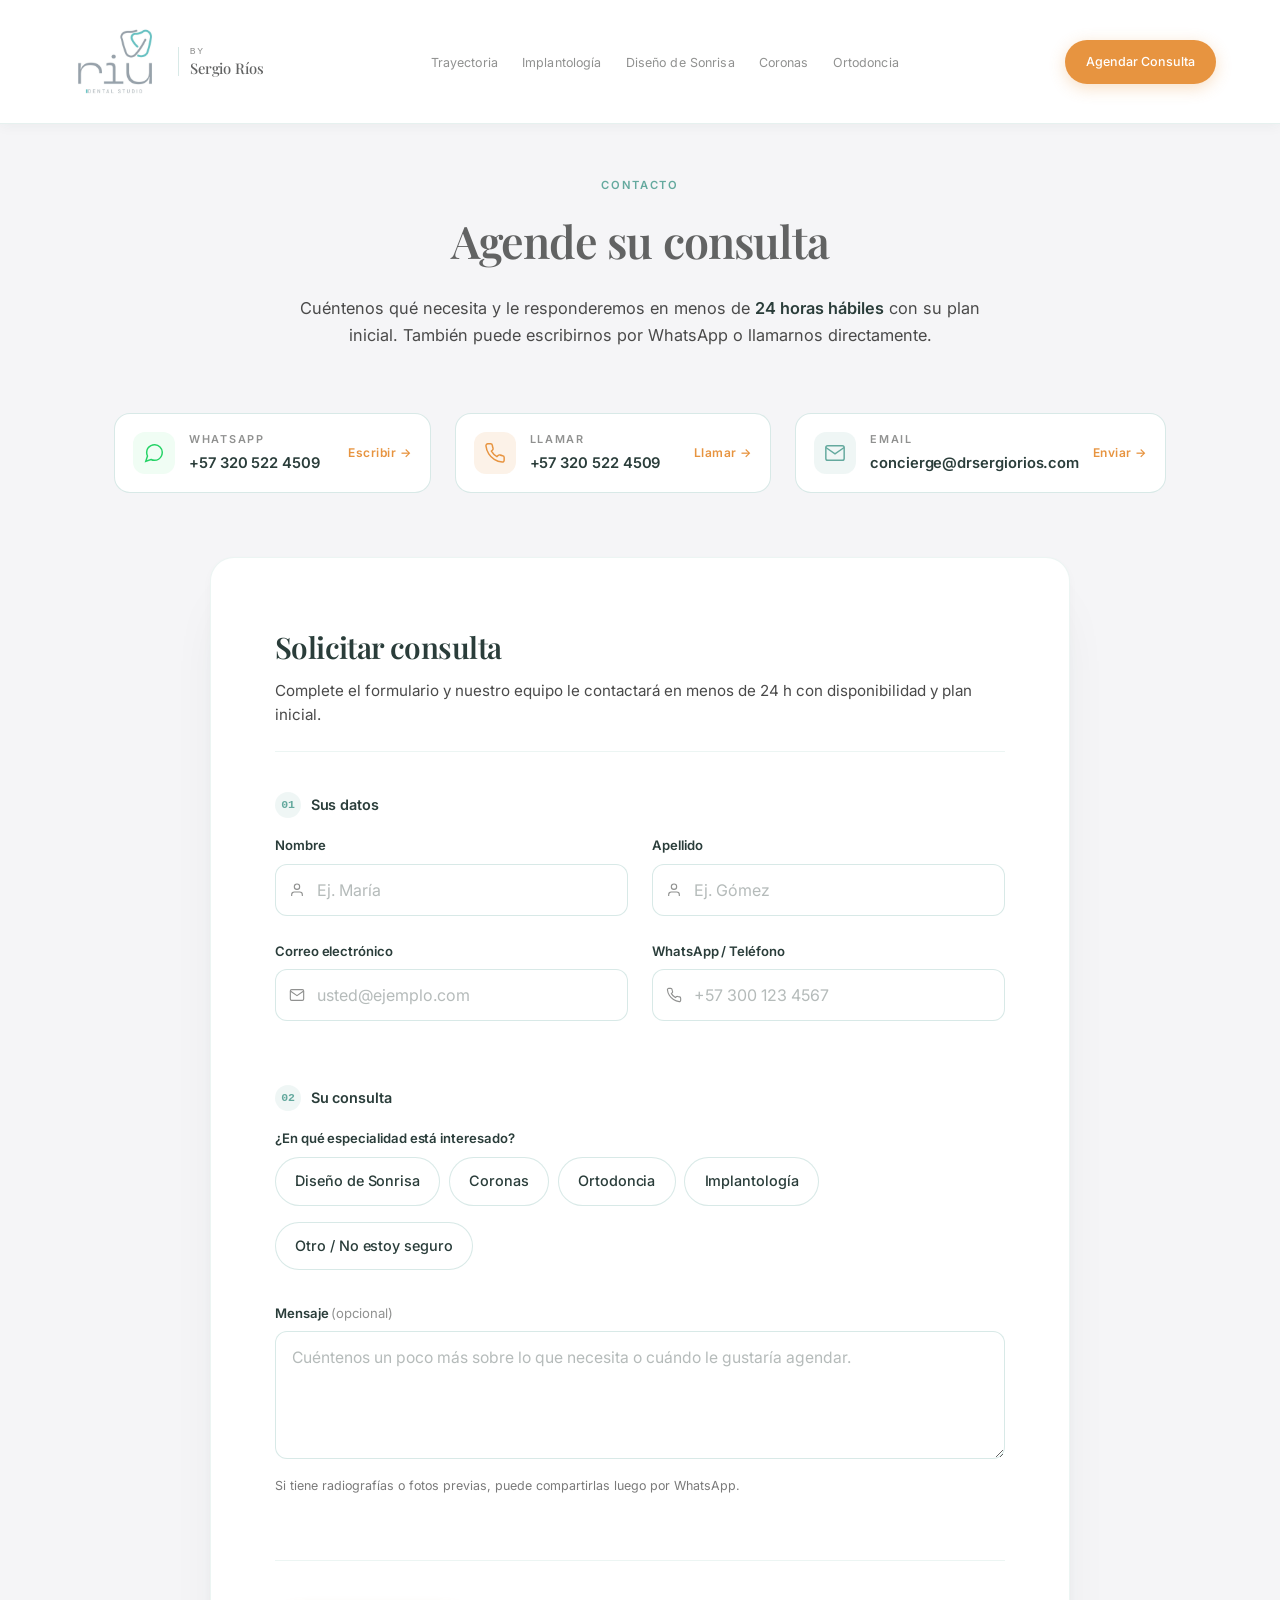
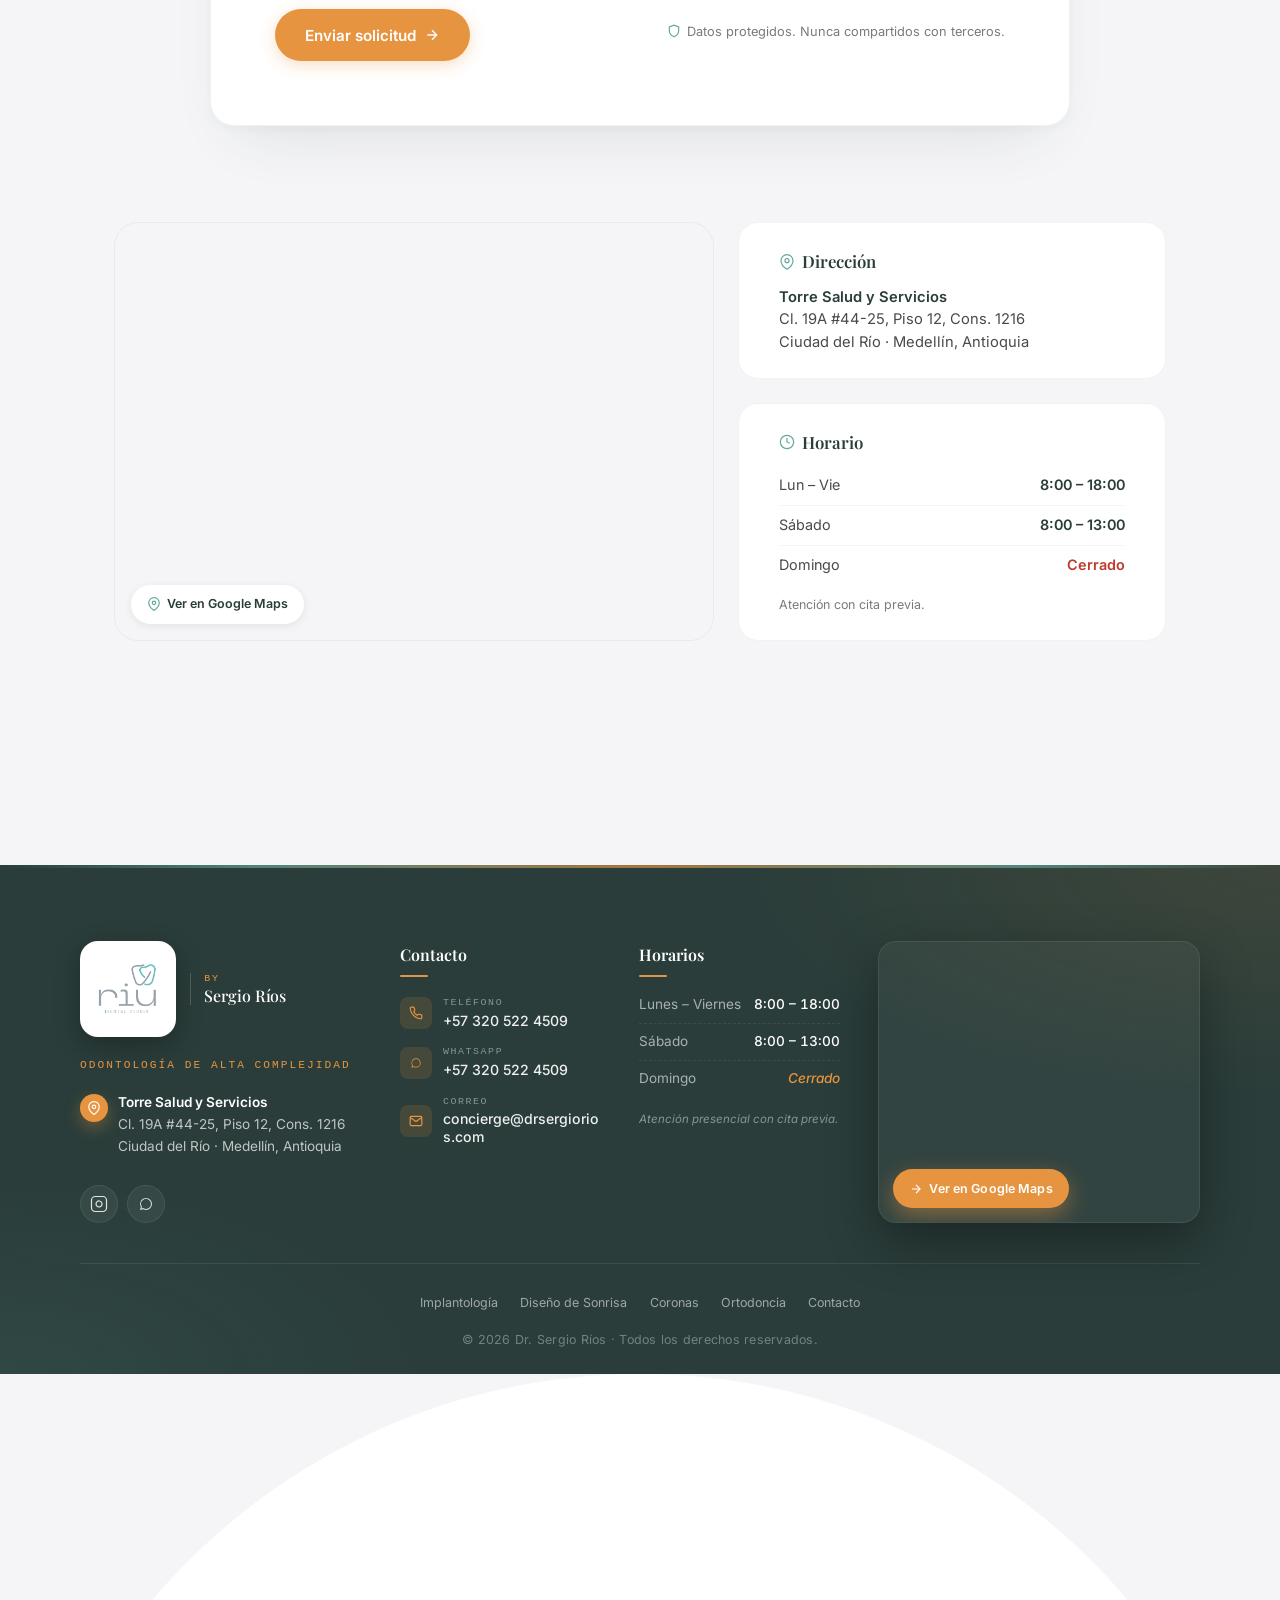
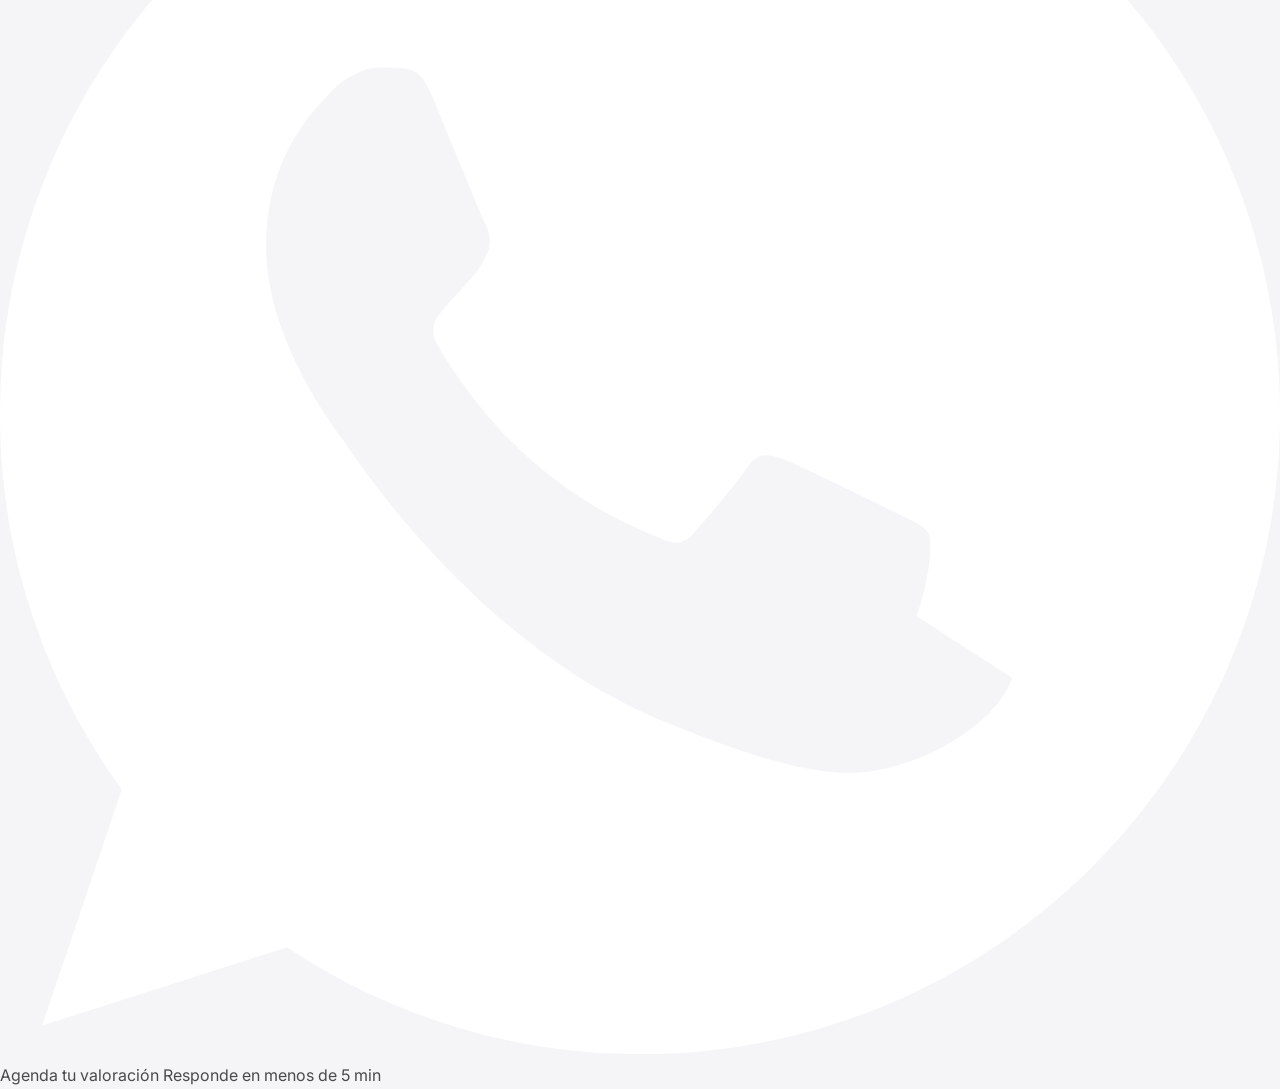
==== commit 89ea27a5: "fix(launch): review final pre-launch — HIGH/MEDIUM/LOW issues ═══ HIGH (3) ═══  - Email unificado a " ====
--- a/contacto.html
+++ b/contacto.html
@@ -34,7 +34,7 @@
   <link rel="preconnect" href="https://fonts.googleapis.com">
   <link rel="preconnect" href="https://fonts.gstatic.com" crossorigin>
   <link href="https://fonts.googleapis.com/css2?family=Playfair+Display:ital,wght@0,400;0,500;0,600;0,700;1,400;1,500&family=Inter:wght@300;400;500;600&display=swap" rel="stylesheet">
-  <link rel="stylesheet" href="css/styles.css?v=68">
+  <link rel="stylesheet" href="css/styles.css?v=69">
 </head>
 <body class="body--contact">
 
@@ -260,8 +260,7 @@
           </address>
           <div class="footer__social" aria-label="Redes sociales">
             <a href="https://www.instagram.com/sergirios/" target="_blank" rel="noopener noreferrer" aria-label="Instagram"><svg width="18" height="18" viewBox="0 0 24 24" fill="none" stroke="currentColor" stroke-width="1.6" aria-hidden="true"><rect x="2" y="2" width="20" height="20" rx="5" ry="5"/><path d="M16 11.37A4 4 0 1 1 12.63 8 4 4 0 0 1 16 11.37z"/><line x1="17.5" y1="6.5" x2="17.51" y2="6.5"/></svg></a>
-            <a href="https://www.facebook.com/" target="_blank" rel="noopener noreferrer" aria-label="Facebook"><svg width="18" height="18" viewBox="0 0 24 24" fill="currentColor" aria-hidden="true"><path d="M22 12c0-5.52-4.48-10-10-10S2 6.48 2 12c0 4.84 3.44 8.87 8 9.8V15H8v-3h2V9.5C10 7.57 11.57 6 13.5 6H16v3h-2c-.55 0-1 .45-1 1v2h3v3h-3v6.95c5.05-.5 9-4.76 9-9.95z"/></svg></a>
-            <a href="https://wa.me/573205224509" target="_blank" rel="noopener noreferrer" aria-label="WhatsApp"><svg width="18" height="18" viewBox="0 0 24 24" fill="currentColor" aria-hidden="true"><path d="M17.6 6.32A7.85 7.85 0 0 0 12.05 4a7.94 7.94 0 0 0-6.88 11.92L4 20l4.18-1.1a7.94 7.94 0 0 0 3.86 1h.01a7.94 7.94 0 0 0 7.94-7.93 7.86 7.86 0 0 0-2.39-5.65zm-5.55 12.2h-.01a6.6 6.6 0 0 1-3.36-.92l-.24-.14-2.48.65.66-2.42-.16-.25a6.59 6.59 0 0 1 10.24-8.16 6.55 6.55 0 0 1 1.93 4.66 6.6 6.6 0 0 1-6.58 6.58z"/></svg></a>
+<a href="https://wa.me/573205224509" target="_blank" rel="noopener noreferrer" aria-label="WhatsApp"><svg width="18" height="18" viewBox="0 0 24 24" fill="currentColor" aria-hidden="true"><path d="M17.6 6.32A7.85 7.85 0 0 0 12.05 4a7.94 7.94 0 0 0-6.88 11.92L4 20l4.18-1.1a7.94 7.94 0 0 0 3.86 1h.01a7.94 7.94 0 0 0 7.94-7.93 7.86 7.86 0 0 0-2.39-5.65zm-5.55 12.2h-.01a6.6 6.6 0 0 1-3.36-.92l-.24-.14-2.48.65.66-2.42-.16-.25a6.59 6.59 0 0 1 10.24-8.16 6.55 6.55 0 0 1 1.93 4.66 6.6 6.6 0 0 1-6.58 6.58z"/></svg></a>
           </div>
         </div>
 
@@ -314,6 +313,6 @@
     </span>
   </a>
 
-  <script src="js/main.js"></script>
+  <script src="js/main.js?v=23"></script>
 </body>
 </html>
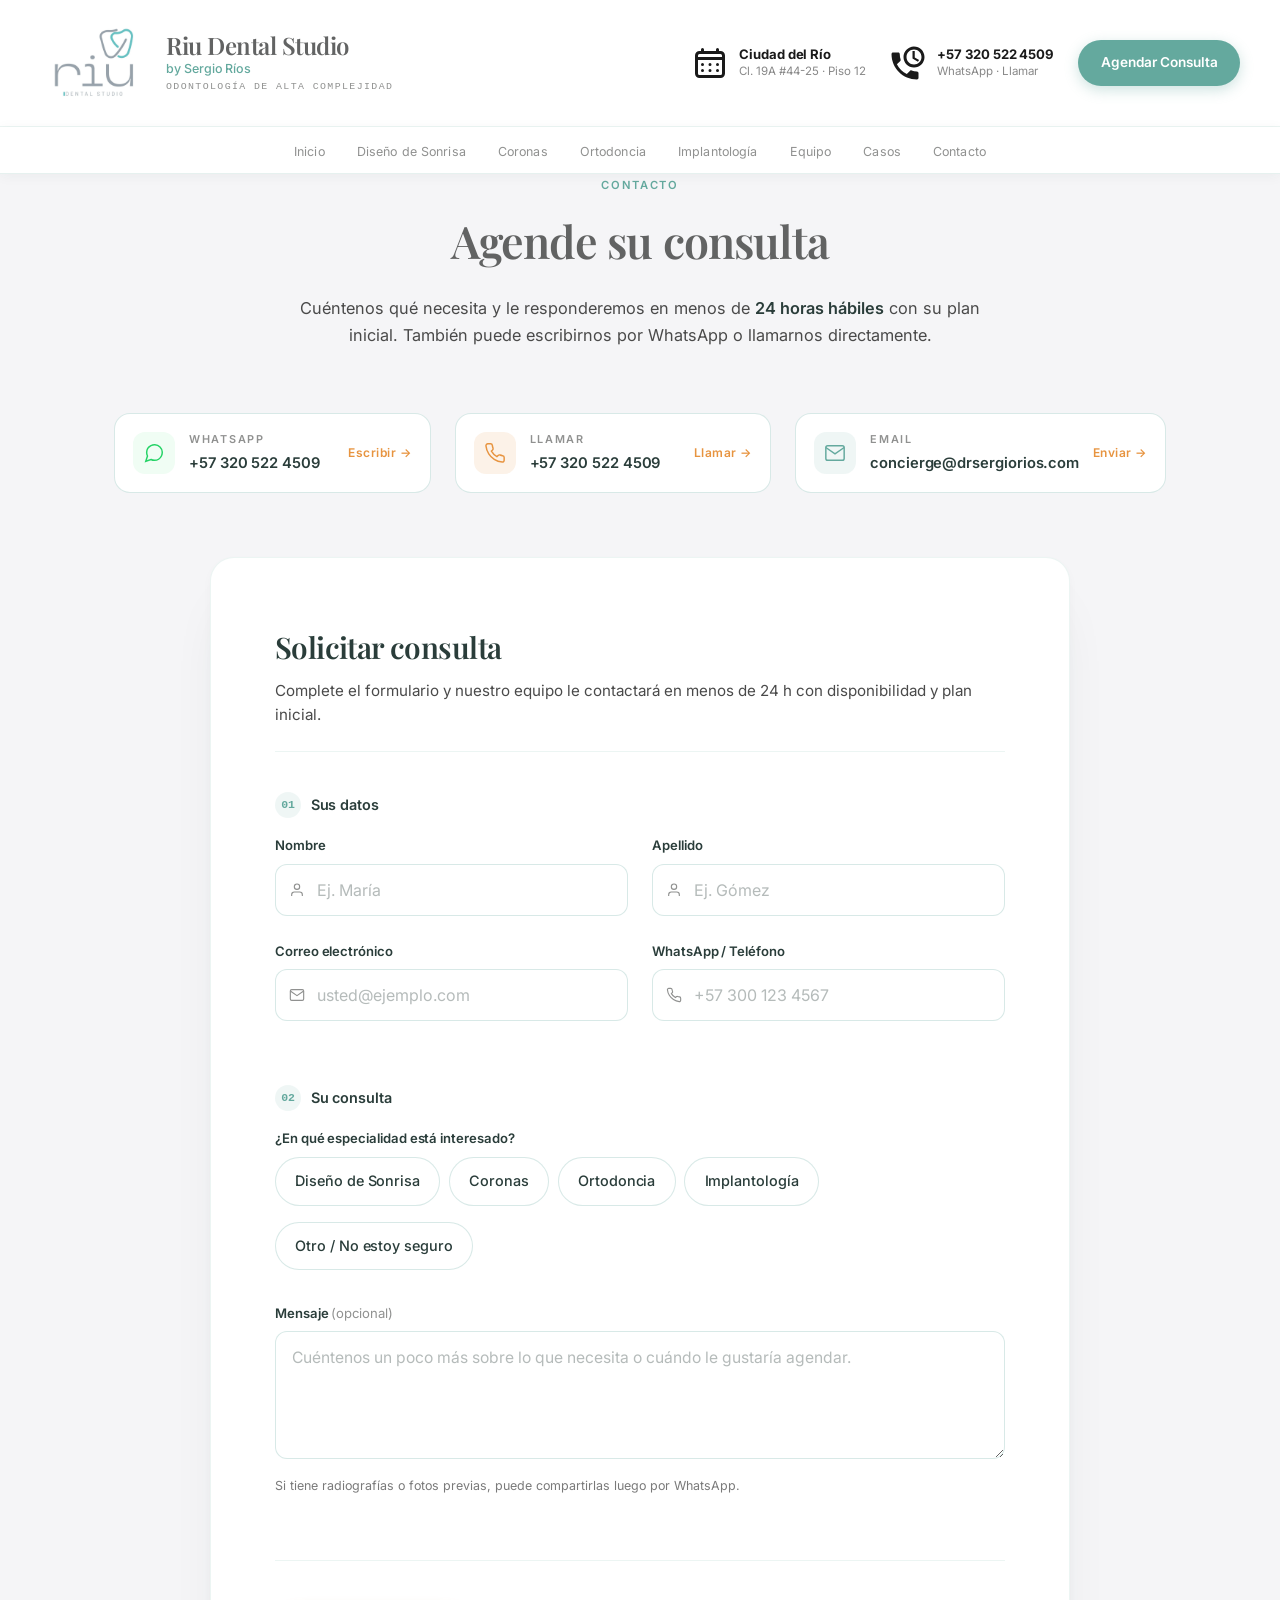
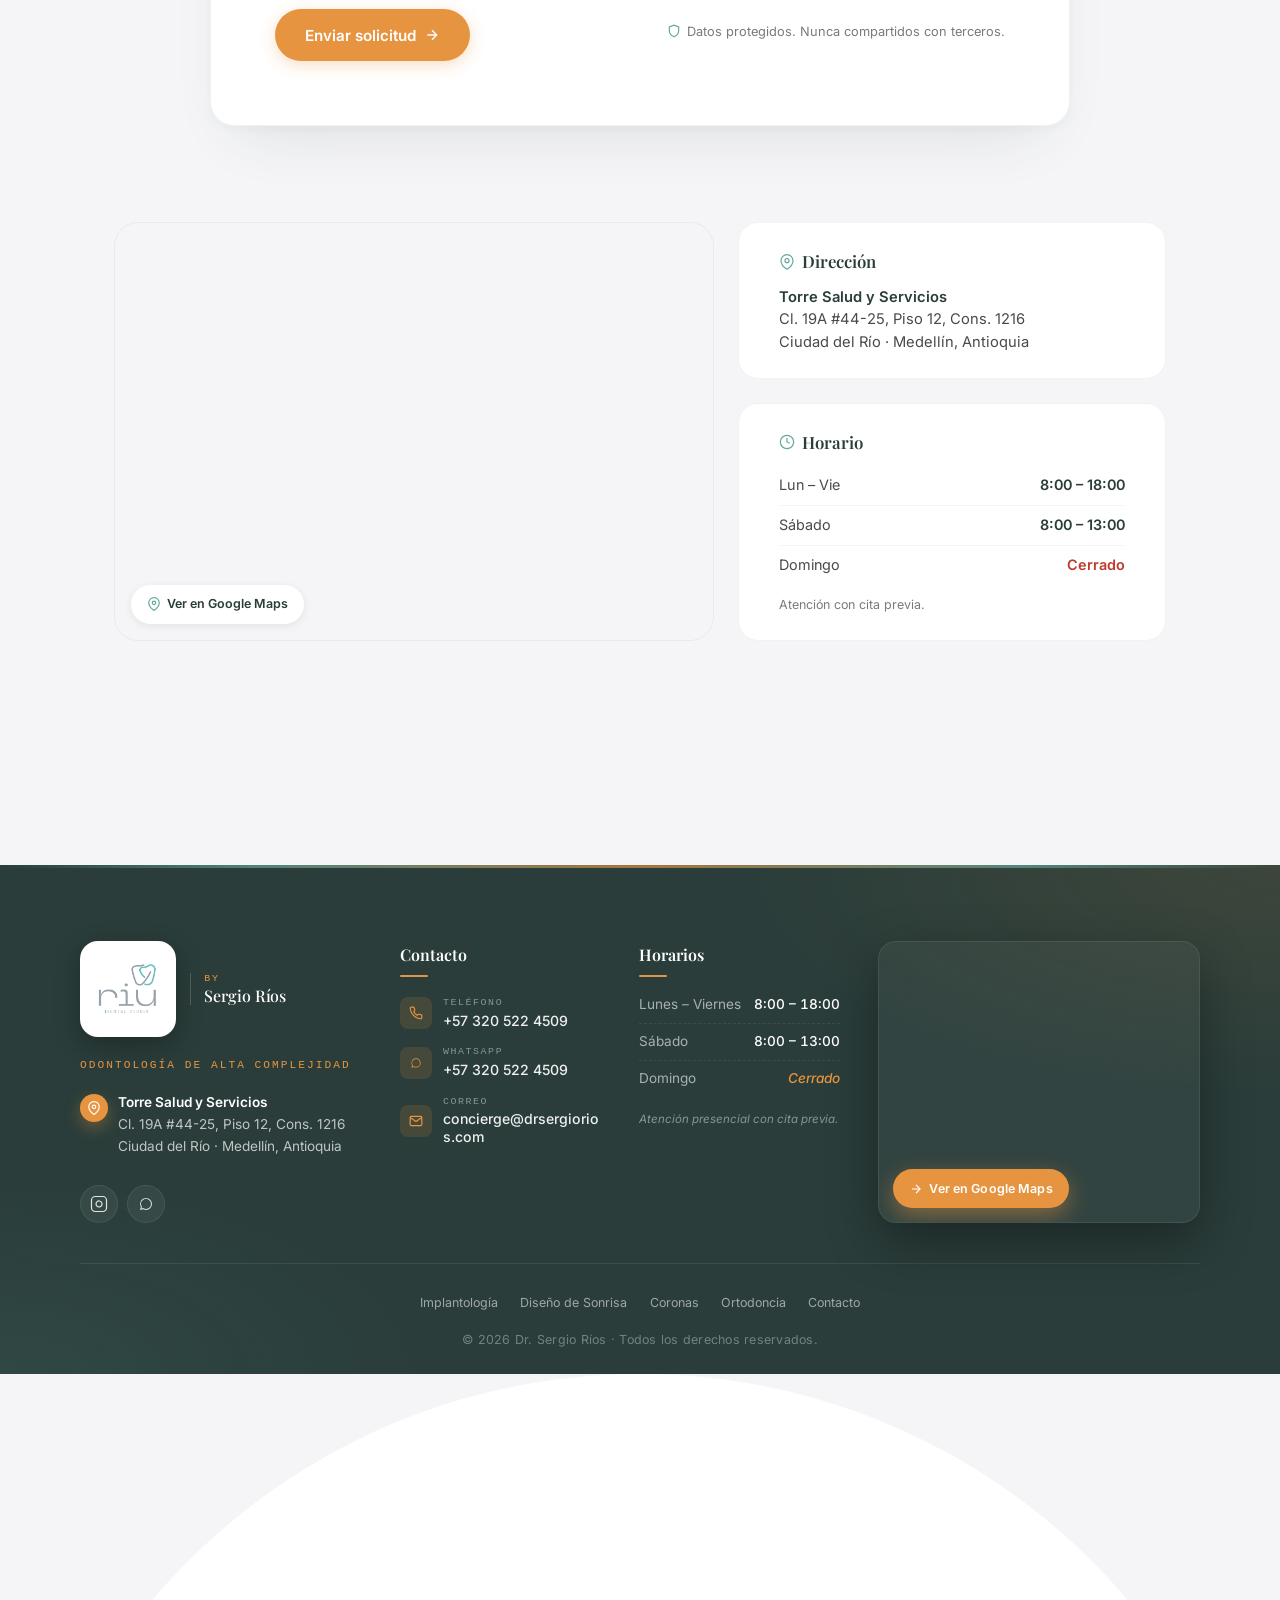
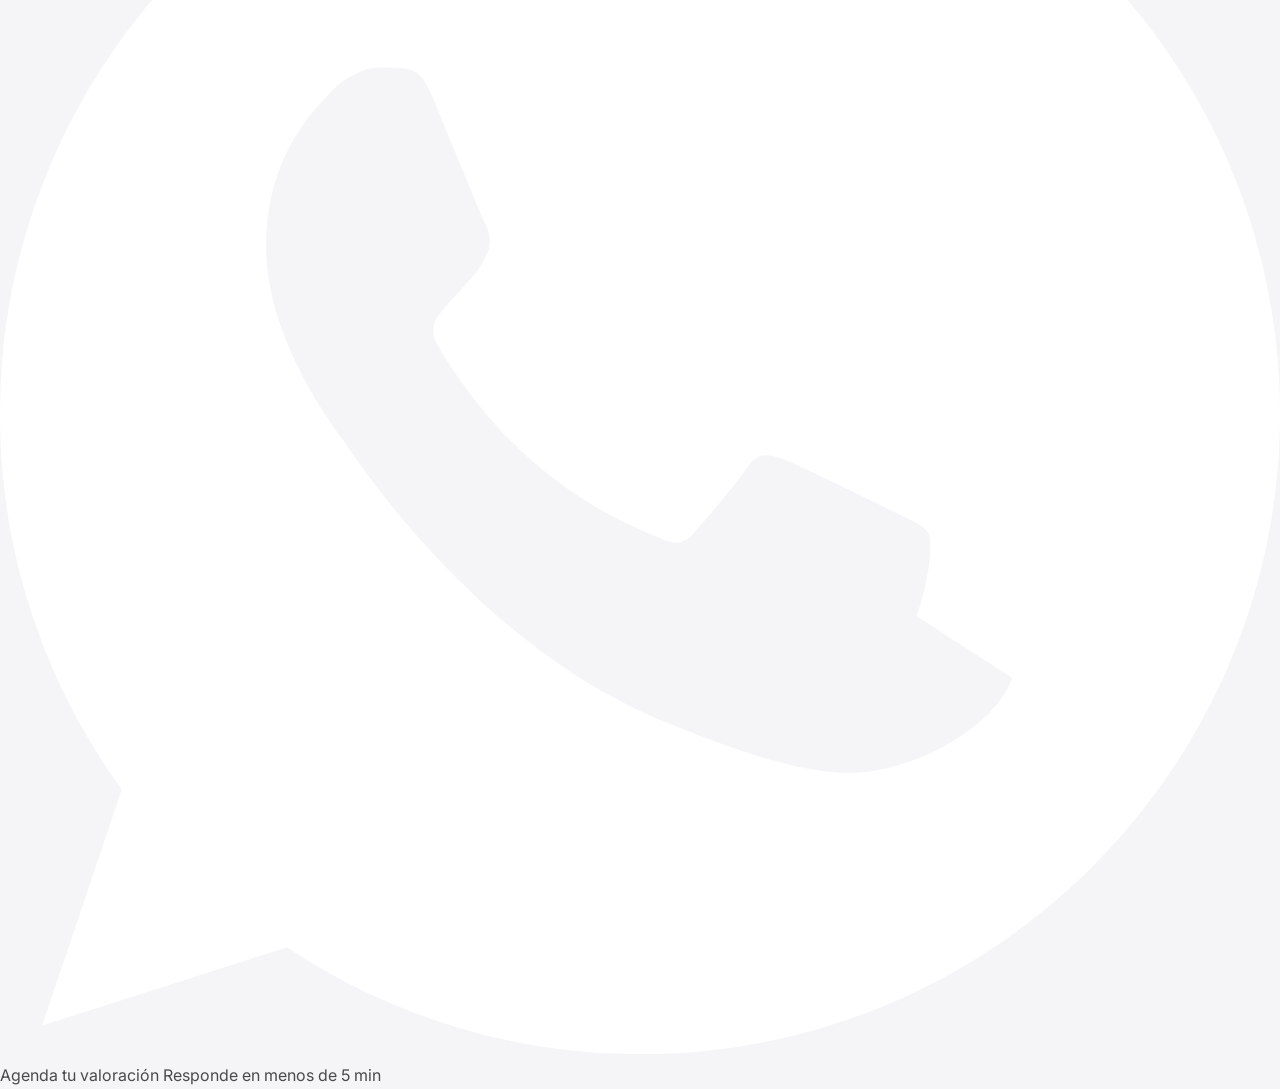
==== commit 0fad91e1: "feat(header): nuevo header doble fila estilo OdontoSur ═══ Top bar (desktop only · oculta al scroll)" ====
--- a/contacto.html
+++ b/contacto.html
@@ -34,26 +34,83 @@
   <link rel="preconnect" href="https://fonts.googleapis.com">
   <link rel="preconnect" href="https://fonts.gstatic.com" crossorigin>
   <link href="https://fonts.googleapis.com/css2?family=Playfair+Display:ital,wght@0,400;0,500;0,600;0,700;1,400;1,500&family=Inter:wght@300;400;500;600&display=swap" rel="stylesheet">
-  <link rel="stylesheet" href="css/styles.css?v=69">
+  <link rel="stylesheet" href="css/styles.css?v=70">
 </head>
 <body class="body--contact">
 
   <a href="#main-content" class="skip-link">Saltar al contenido principal</a>
 
-  <header>
-    <nav class="nav nav--scrolled" id="nav" role="navigation" aria-label="Navegación principal">
+  <header class="site-header" id="siteHeader">
+
+    <!-- TOP BAR (desktop only · se oculta al hacer scroll · estilo OdontoSur) -->
+    <div class="top-bar" aria-label="Información de contacto">
+      <div class="top-bar__inner">
+        <!-- LEFT: Logo + tagline -->
+        <a href="index.html" class="top-bar__logo" aria-label="Riu Dental Studio — Inicio">
+          <img class="top-bar__logo-mark" src="img/RIU.png" alt="Riu Dental Studio" width="120" height="120">
+          <span class="top-bar__logo-text">
+            <span class="top-bar__logo-name">Riu Dental Studio</span>
+            <span class="top-bar__logo-tag">by Sergio Ríos</span>
+            <span class="top-bar__logo-sub">Odontología de Alta Complejidad</span>
+          </span>
+        </a>
+
+        <!-- RIGHT: Info cards + CTA -->
+        <div class="top-bar__right">
+          <span class="top-bar__info" aria-label="Dirección">
+            <span class="top-bar__info-icon" aria-hidden="true">
+              <svg xmlns="http://www.w3.org/2000/svg" viewBox="0 0 24 24">
+                <path fill="currentColor" d="M12 14a1 1 0 1 0-1-1a1 1 0 0 0 1 1m5 0a1 1 0 1 0-1-1a1 1 0 0 0 1 1m-5 4a1 1 0 1 0-1-1a1 1 0 0 0 1 1m5 0a1 1 0 1 0-1-1a1 1 0 0 0 1 1M7 14a1 1 0 1 0-1-1a1 1 0 0 0 1 1M19 4h-1V3a1 1 0 0 0-2 0v1H8V3a1 1 0 0 0-2 0v1H5a3 3 0 0 0-3 3v12a3 3 0 0 0 3 3h14a3 3 0 0 0 3-3V7a3 3 0 0 0-3-3m1 15a1 1 0 0 1-1 1H5a1 1 0 0 1-1-1v-9h16Zm0-11H4V7a1 1 0 0 1 1-1h14a1 1 0 0 1 1 1ZM7 18a1 1 0 1 0-1-1a1 1 0 0 0 1 1"/>
+              </svg>
+            </span>
+            <span class="top-bar__info-text">
+              <strong>Ciudad del Río</strong>
+              <span>Cl. 19A #44-25 · Piso 12</span>
+            </span>
+          </span>
+
+          <a href="https://wa.me/573205224509?text=Hola%2C%20quiero%20agendar%20una%20valoraci%C3%B3n" class="top-bar__info top-bar__info--link" target="_blank" rel="noopener noreferrer" aria-label="WhatsApp">
+            <span class="top-bar__info-icon" aria-hidden="true">
+              <svg xmlns="http://www.w3.org/2000/svg" viewBox="0 0 24 24">
+                <path fill="currentColor" d="M15.9 1C12.1 1.1 9 4.2 9 8c0 3.9 3.1 7 7 7s7-3.1 7-7s-3.1-7-7.1-7c.1 0 0 0 0 0m.1 2c2.8 0 5 2.2 5 5s-2.2 5-5 5s-5-2.2-5-5s2.2-5 5-5m-1 1v5l3.6 2.2l.8-1.2l-2.9-1.7V4zM4.6 12.8c1.4 2.8 3.8 5.2 6.6 6.6l2.2-2.2c.3-.3.7-.4 1-.2q1.65.6 3.6.6c.5 0 1 .5 1 1V22c0 .5-.5 1-1 1C8.6 23 1 15.4 1 6c0-.6.5-1 1-1h3.5c.6 0 1 .4 1 1q0 1.8.6 3.6c.1.4 0 .7-.2 1z"/>
+              </svg>
+            </span>
+            <span class="top-bar__info-text">
+              <strong>+57 320 522 4509</strong>
+              <span>WhatsApp · Llamar</span>
+            </span>
+          </a>
+
+          <a href="contacto.html" class="top-bar__cta">Agendar Consulta</a>
+        </div>
+      </div>
+    </div>
+
+    <!-- NAV BAR (sticky) -->
+    <nav class="nav" id="nav" role="navigation" aria-label="Navegación principal">
       <div class="nav__progress" aria-hidden="true"></div>
       <div class="nav__inner">
-        <a href="index.html" class="nav__logo nav__logo--riu" aria-label="Riu by Sergio Ríos — Inicio"><img class="nav__logo-mark" src="img/RIU.png" alt="Riu Dental Studio" width="54" height="54"><span class="nav__logo-by"><span class="nav__logo-by-kicker">by</span><span class="nav__logo-by-name">Sergio Ríos</span></span></a>
+        <a href="index.html" class="nav__logo nav__logo--riu nav__logo--mobile-only" aria-label="Riu by Sergio Ríos — Inicio">
+          <img class="nav__logo-mark" src="img/RIU.png" alt="Riu Dental Studio" width="54" height="54">
+          <span class="nav__logo-by">
+            <span class="nav__logo-by-kicker">by</span>
+            <span class="nav__logo-by-name">Sergio Ríos</span>
+          </span>
+        </a>
         <ul class="nav__links" id="navLinks">
-          <li><a href="index.html#trayectoria">Trayectoria</a></li>
-          <li><a href="index.html#implantologia">Implantología</a></li>
+          <li><a href="index.html#hero">Inicio</a></li>
           <li><a href="index.html#diseno-sonrisa">Diseño de Sonrisa</a></li>
           <li><a href="index.html#rehabilitacion">Coronas</a></li>
           <li><a href="index.html#ortodoncia">Ortodoncia</a></li>
+          <li><a href="index.html#implantologia">Implantología</a></li>
+          <li><a href="index.html#trayectoria">Equipo</a></li>
+          <li><a href="index.html#galeria">Casos</a></li>
+          <li><a href="contacto.html">Contacto</a></li>
         </ul>
-        <a href="contacto.html" class="nav__cta">Agendar Consulta</a>
-        <button class="nav__hamburger" id="hamburger" aria-label="Menú" aria-expanded="false" aria-controls="mobileMenu"><span></span><span></span><span></span></button>
+        <a href="contacto.html" class="nav__cta nav__cta--mobile-only" role="button">Agendar Consulta</a>
+        <button class="nav__hamburger" id="hamburger" aria-label="Abrir menú de navegación" aria-expanded="false" aria-controls="mobileMenu">
+          <span></span><span></span><span></span>
+        </button>
       </div>
     </nav>
   </header>
--- a/css/styles.css
+++ b/css/styles.css
@@ -8365,3 +8365,296 @@
     transition: none !important;
   }
 }
+
+
+/* ═══════════════════════════════════════════════════════════ */
+/* TOP BAR + NAV (Hernán Botero style, desktop only)            */
+/* Top bar with contact info disappears on scroll, nav stays    */
+/* ═══════════════════════════════════════════════════════════ */
+.site-header {
+  position: fixed;
+  top: 0;
+  left: 0;
+  right: 0;
+  z-index: var(--z-sticky, 100);
+}
+
+/* ─── Top bar (OdontoSur style: LOGO left + info cards right + CTA) ─ */
+.top-bar {
+  background: #ffffff;
+  border-bottom: 1px solid rgba(100, 169, 158, 0.12);
+  max-height: 130px;
+  overflow: hidden;
+  transition: max-height 0.4s cubic-bezier(0.4, 0, 0.2, 1),
+              opacity 0.3s ease;
+}
+
+.top-bar__inner {
+  max-width: 1400px;
+  margin: 0 auto;
+  padding: 0.5rem var(--space-lg);
+  display: flex;
+  align-items: center;
+  justify-content: space-between;
+  gap: var(--space-xl);
+}
+
+/* Logo — LEFT side, BIG with tagline (OdontoSur style) */
+.top-bar__logo {
+  display: inline-flex;
+  align-items: center;
+  gap: 1rem;
+  text-decoration: none;
+  flex-shrink: 0;
+}
+
+.top-bar__logo-mark {
+  width: 110px;
+  height: 110px;
+  object-fit: contain;
+  display: block;
+  transition: transform 0.3s var(--ease);
+}
+
+.top-bar__logo:hover .top-bar__logo-mark {
+  transform: translateY(-1px);
+}
+
+.top-bar__logo-text {
+  display: inline-flex;
+  flex-direction: column;
+  line-height: 1.15;
+}
+
+.top-bar__logo-name {
+  font-family: var(--font-display);
+  font-size: 1.5rem;
+  font-weight: 600;
+  color: var(--title);
+  letter-spacing: -0.02em;
+  line-height: 1;
+}
+
+.top-bar__logo-tag {
+  font-family: var(--font-body);
+  font-size: 0.78rem;
+  font-weight: 500;
+  color: var(--accent);
+  margin-top: 0.3rem;
+  letter-spacing: -0.005em;
+}
+
+.top-bar__logo-sub {
+  font-family: var(--vo-mono, ui-monospace, monospace);
+  font-size: 0.62rem;
+  font-weight: 500;
+  letter-spacing: 0.14em;
+  text-transform: uppercase;
+  color: var(--secondary, #909190);
+  margin-top: 0.3rem;
+}
+
+/* RIGHT side: info cards + CTA */
+.top-bar__right {
+  display: inline-flex;
+  align-items: center;
+  gap: 1.5rem;
+  flex-shrink: 0;
+}
+
+/* Info card (OdontoSur style: icon outline + strong + sub, slim version) */
+.top-bar__info {
+  display: inline-flex;
+  align-items: center;
+  gap: 0.7rem;
+  text-decoration: none;
+  color: inherit;
+  transition: opacity 0.25s ease;
+}
+
+.top-bar__info--link:hover {
+  opacity: 0.75;
+}
+
+.top-bar__info-icon {
+  display: inline-flex;
+  align-items: center;
+  justify-content: center;
+  width: 36px;
+  height: 36px;
+  color: #1a1a1a;
+  flex-shrink: 0;
+  background: transparent;
+}
+
+/* Override SVG sizes inside the icon */
+.top-bar__info-icon svg {
+  width: 100%;
+  height: 100%;
+}
+
+.top-bar__info-text {
+  display: inline-flex;
+  flex-direction: column;
+  line-height: 1.2;
+}
+
+.top-bar__info-text strong {
+  font-family: var(--font-body);
+  font-size: 0.82rem;
+  font-weight: 700;
+  color: #1a1a1a;
+  letter-spacing: -0.005em;
+  line-height: 1.15;
+}
+
+.top-bar__info-text span {
+  font-family: var(--font-body);
+  font-size: 0.72rem;
+  font-weight: 400;
+  color: #888;
+  margin-top: 0.15rem;
+}
+
+.top-bar__wa,
+.top-bar__addr {
+  display: inline-flex;
+  align-items: center;
+  gap: 0.55rem;
+  text-decoration: none;
+  color: inherit;
+  transition: color 0.25s ease, transform 0.25s ease;
+}
+
+.top-bar__wa:hover {
+  transform: translateY(-1px);
+}
+
+.top-bar__wa:hover strong {
+  color: #1ebe5d;
+}
+
+.top-bar__addr {
+  cursor: default;
+}
+
+.top-bar__wa-icon,
+.top-bar__addr-icon {
+  display: inline-flex;
+  align-items: center;
+  justify-content: center;
+  width: 36px;
+  height: 36px;
+  border-radius: 50%;
+  background: var(--bg-soft, #f4faf9);
+  color: var(--accent);
+  flex-shrink: 0;
+}
+
+.top-bar__wa-icon { background: #f0fdf4; }
+
+.top-bar__wa-text,
+.top-bar__addr-text {
+  display: inline-flex;
+  flex-direction: column;
+  line-height: 1.15;
+}
+
+.top-bar__wa-kicker,
+.top-bar__addr-kicker {
+  font-family: var(--vo-mono, ui-monospace, monospace);
+  font-size: 0.58rem;
+  font-weight: 600;
+  letter-spacing: 0.14em;
+  text-transform: uppercase;
+  color: var(--secondary);
+}
+
+.top-bar__wa-text strong,
+.top-bar__addr-text strong {
+  font-family: var(--font-body);
+  font-size: 0.85rem;
+  font-weight: 600;
+  color: var(--bg-dark);
+  letter-spacing: -0.005em;
+  transition: color 0.25s ease;
+}
+
+.top-bar__divider {
+  display: none;
+}
+
+/* CTA button — right side · verde RIU (accent) */
+.top-bar__cta {
+  display: inline-flex;
+  align-items: center;
+  padding: 0.7rem 1.4rem;
+  background: var(--accent);
+  color: #ffffff;
+  border-radius: 9999px;
+  font-family: var(--font-body);
+  font-size: 0.85rem;
+  font-weight: 600;
+  text-decoration: none;
+  box-shadow: 0 4px 14px rgba(100, 169, 158, 0.32);
+  transition: background 0.25s ease, transform 0.25s ease, box-shadow 0.25s ease;
+  white-space: nowrap;
+  flex-shrink: 0;
+  justify-self: end;
+}
+
+.top-bar__cta:hover {
+  background: #4f8d83;
+  transform: translateY(-2px);
+  box-shadow: 0 8px 28px rgba(100, 169, 158, 0.45);
+}
+
+/* ─── Scroll behavior: top bar slides up & collapses ────── */
+.site-header.is-scrolled .top-bar {
+  max-height: 0;
+  opacity: 0;
+  pointer-events: none;
+  border-bottom-color: transparent;
+}
+
+/* ─── Reposition .nav inside .site-header ────────────────── */
+.site-header .nav {
+  position: relative;
+  top: auto;
+  left: auto;
+  right: auto;
+  z-index: auto;
+}
+
+/* ─── Hide top bar on mobile (mobile keeps original nav) ──── */
+@media (max-width: 1024px) {
+  .top-bar { display: none; }
+}
+
+/* ─── Mobile-only nav elements: hide on desktop ─────────── */
+@media (min-width: 1025px) {
+  .nav__logo--mobile-only,
+  .nav__cta--mobile-only {
+    display: none !important;
+  }
+  .nav__hamburger {
+    display: none !important;
+  }
+  /* Center nav links when no logo/CTA flanking them */
+  .site-header .nav .nav__inner {
+    justify-content: center;
+  }
+  .site-header .nav .nav__links {
+    display: flex !important;
+    gap: 2rem;
+  }
+}
+
+/* ─── Body padding to account for fixed header ──────────── */
+@media (min-width: 1025px) {
+  body {
+    /* Top bar (~80px) + nav (~60px) = ~140px */
+    padding-top: 0;
+  }
+}
+
